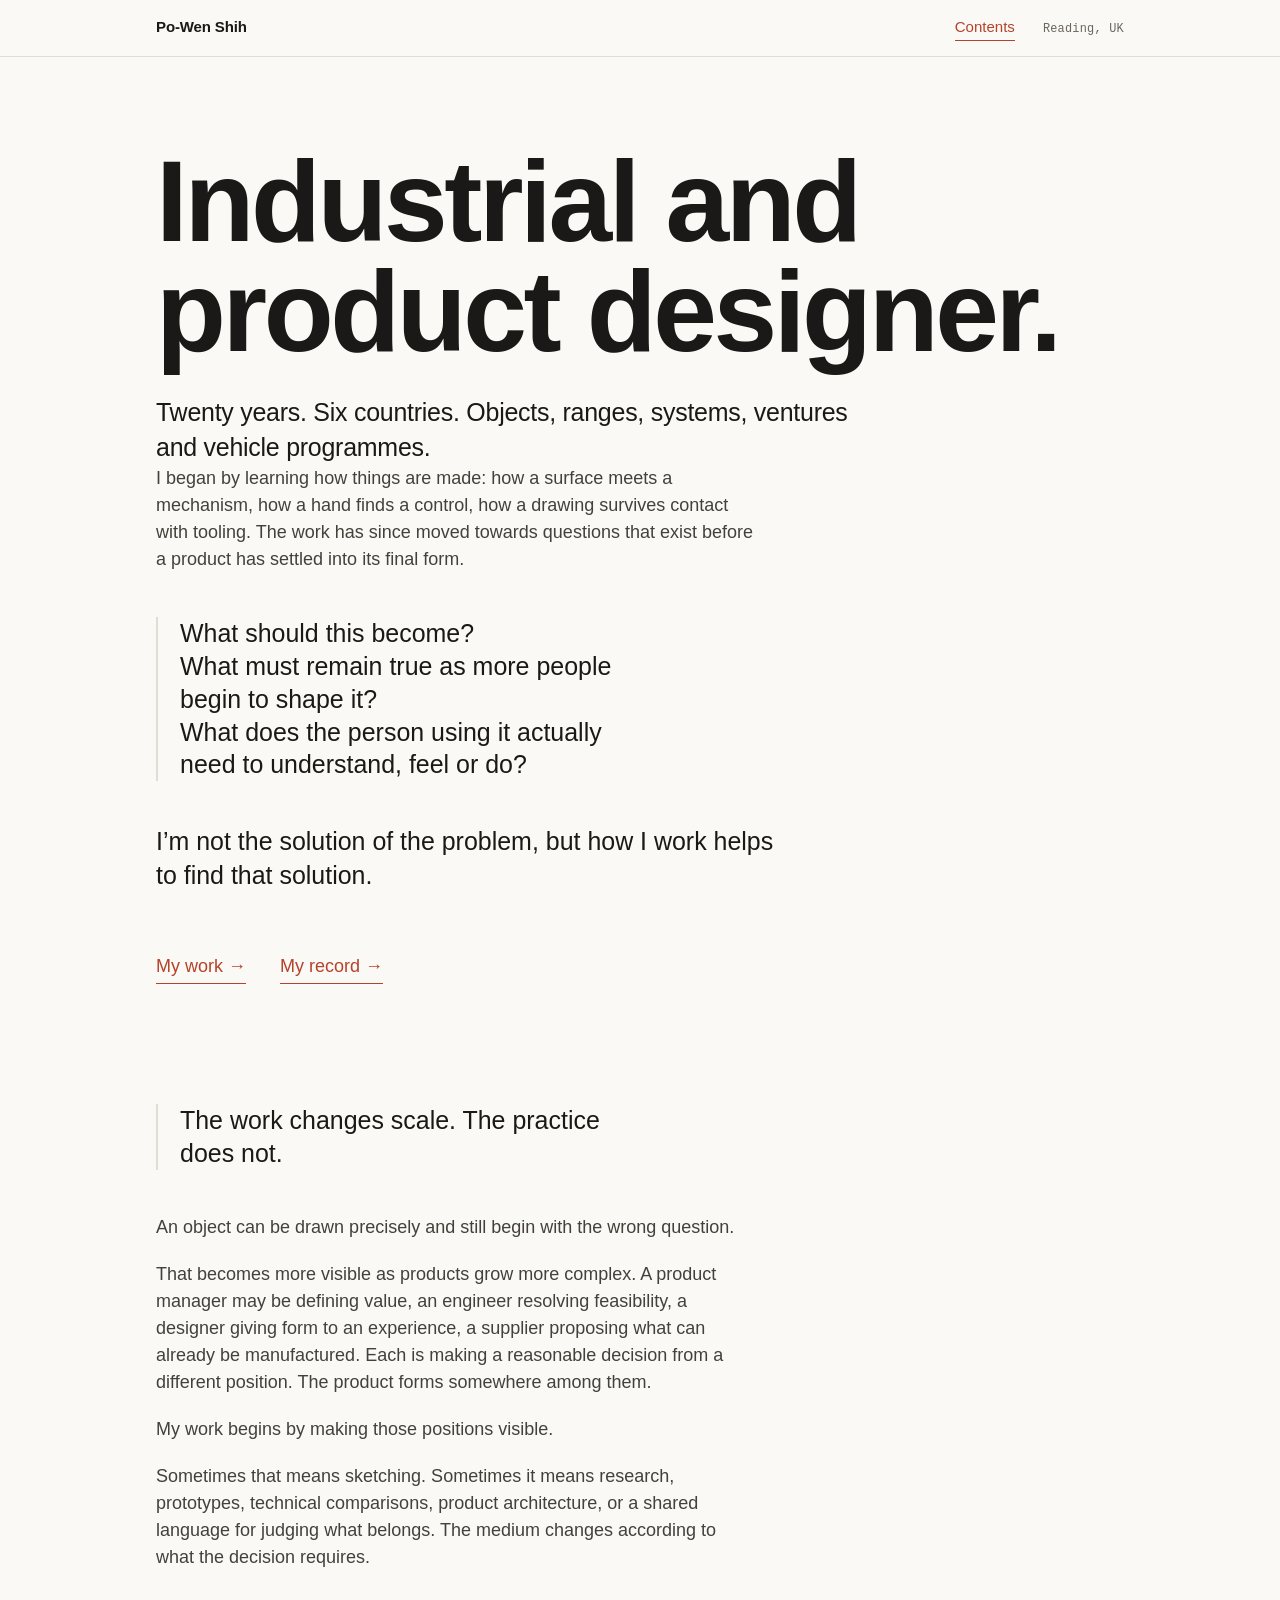
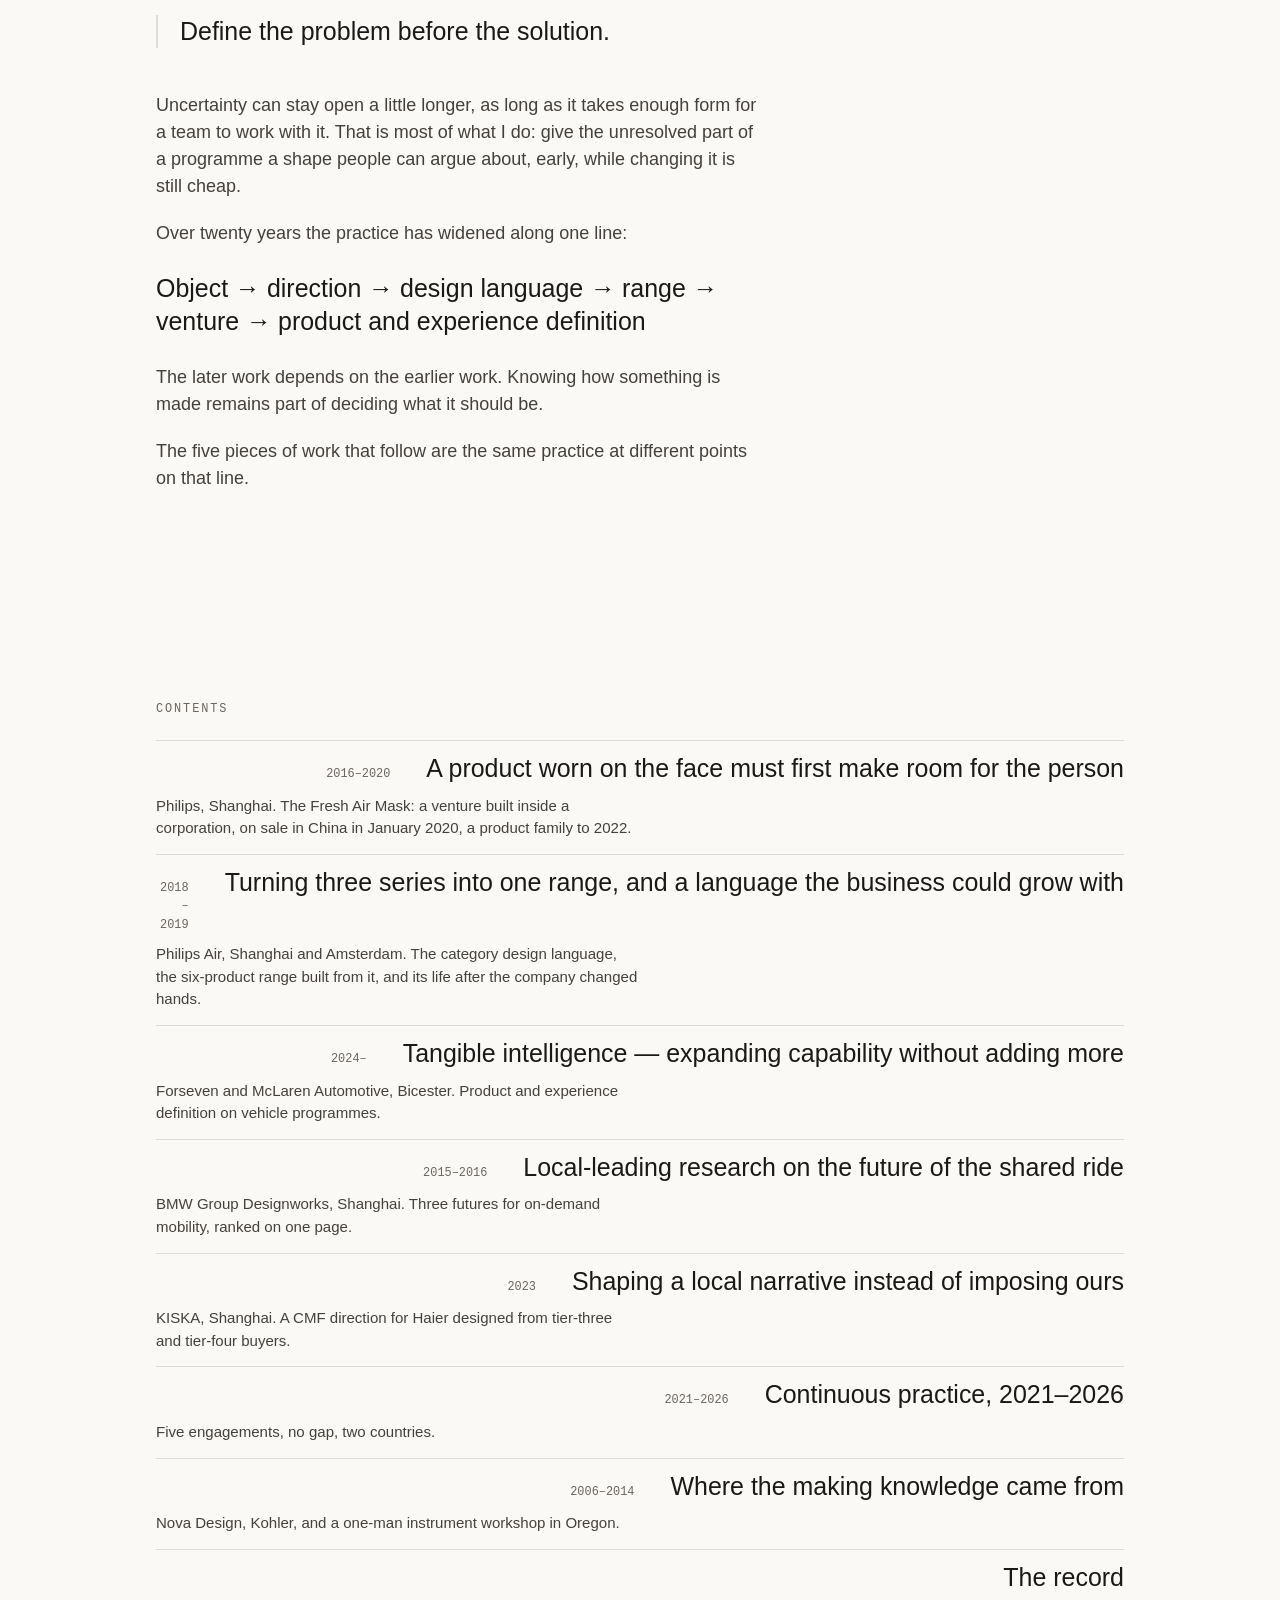
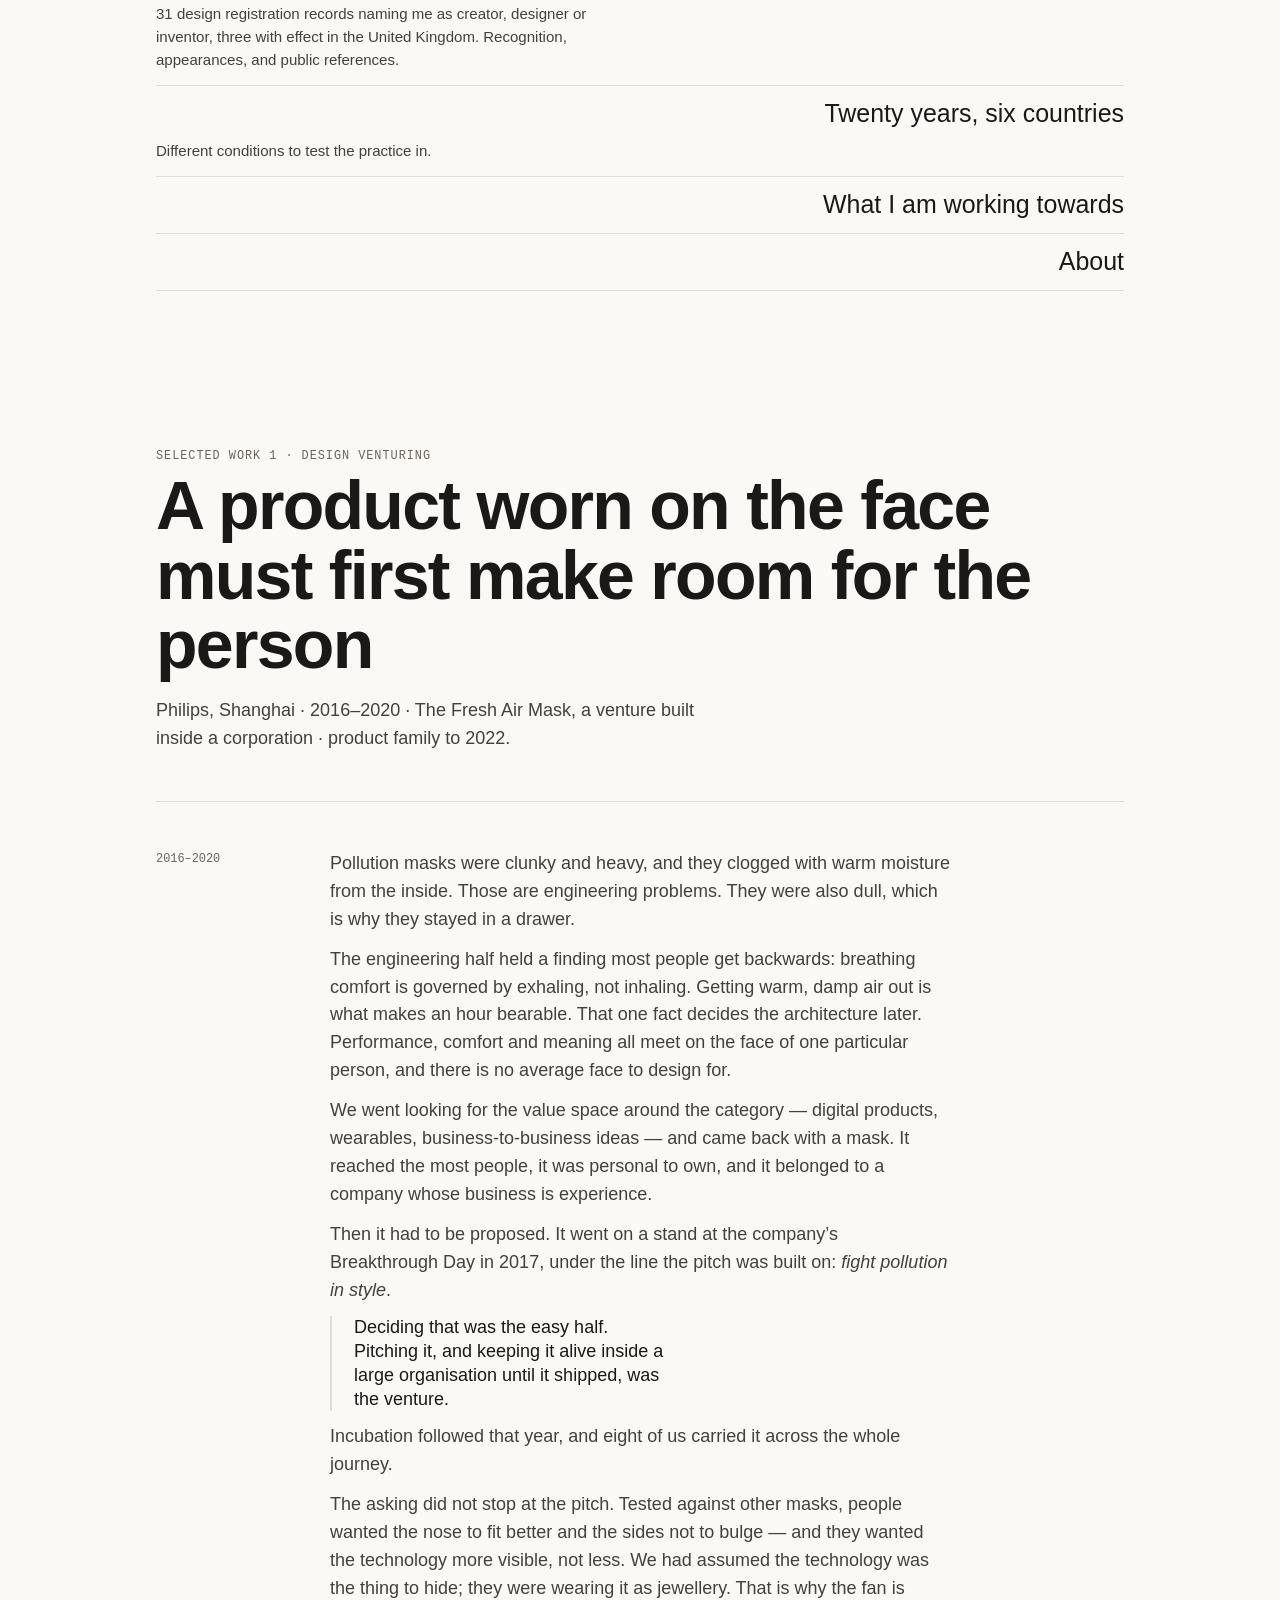
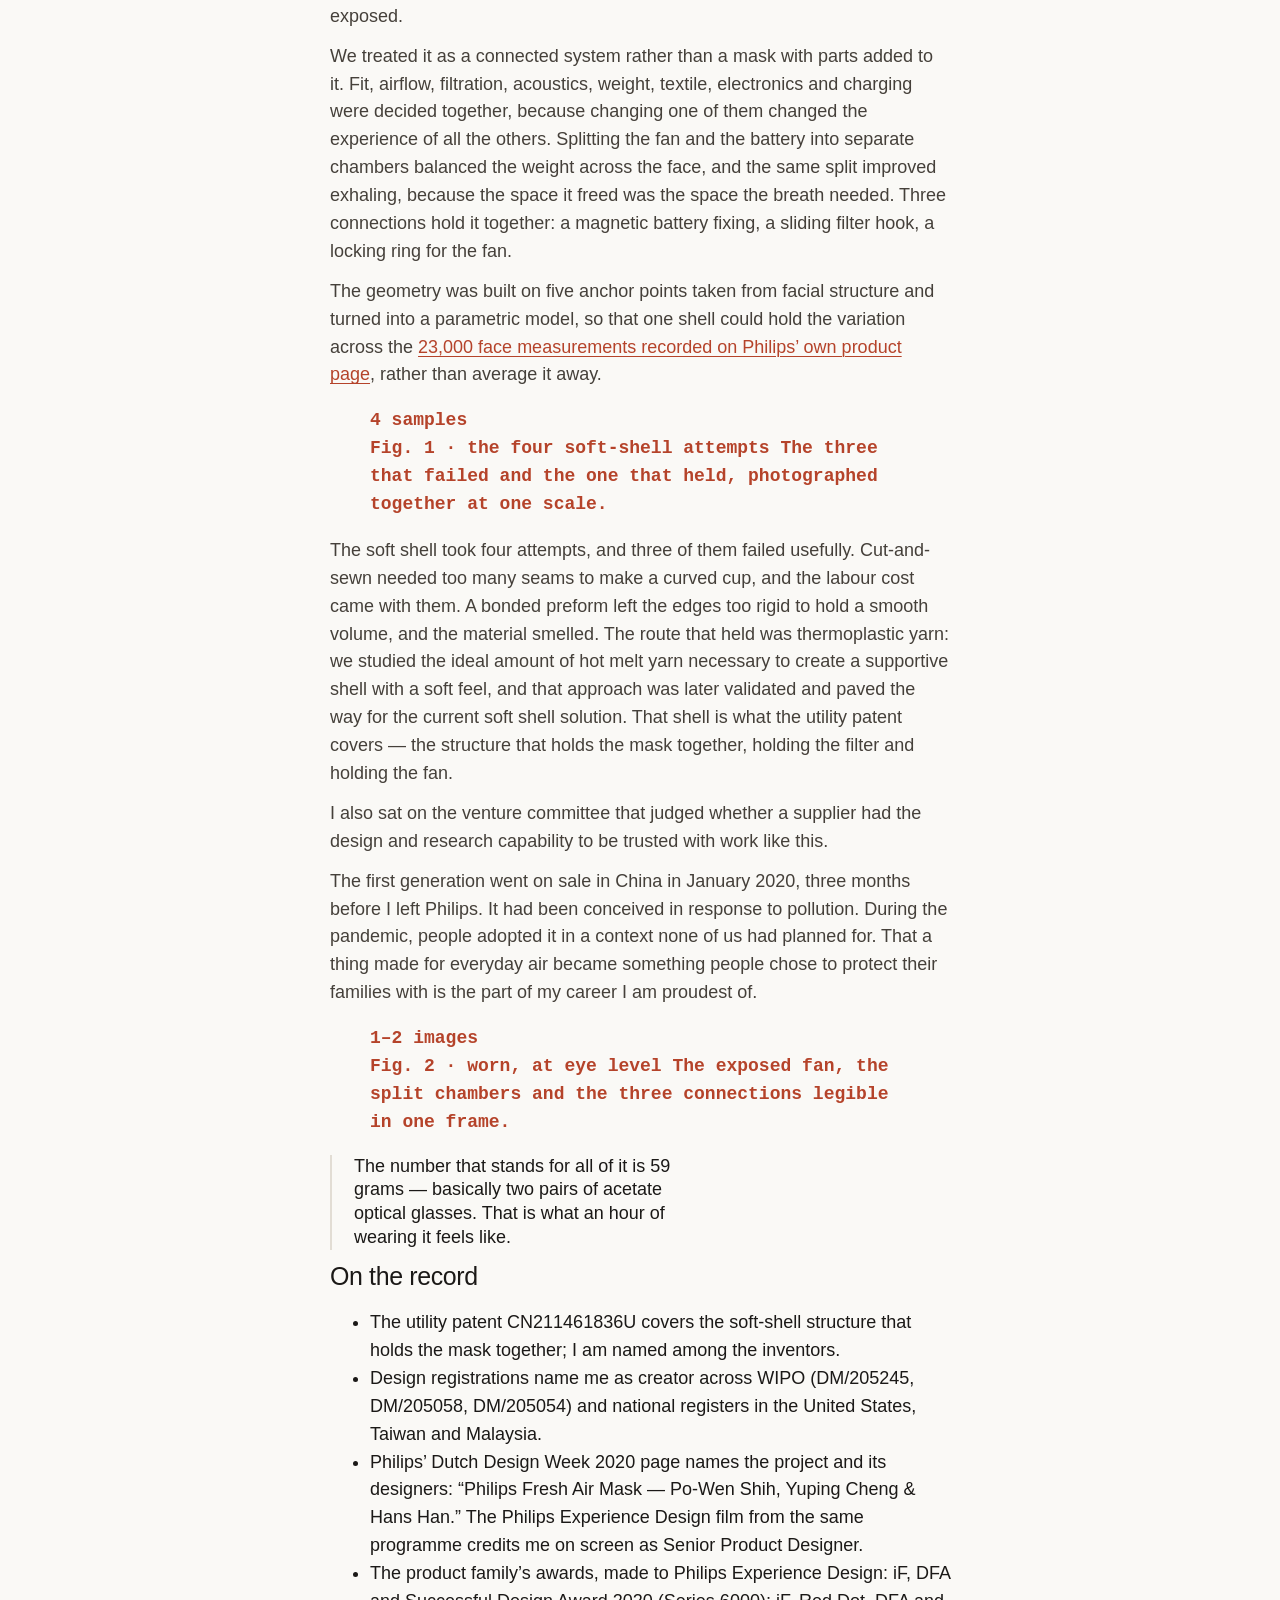
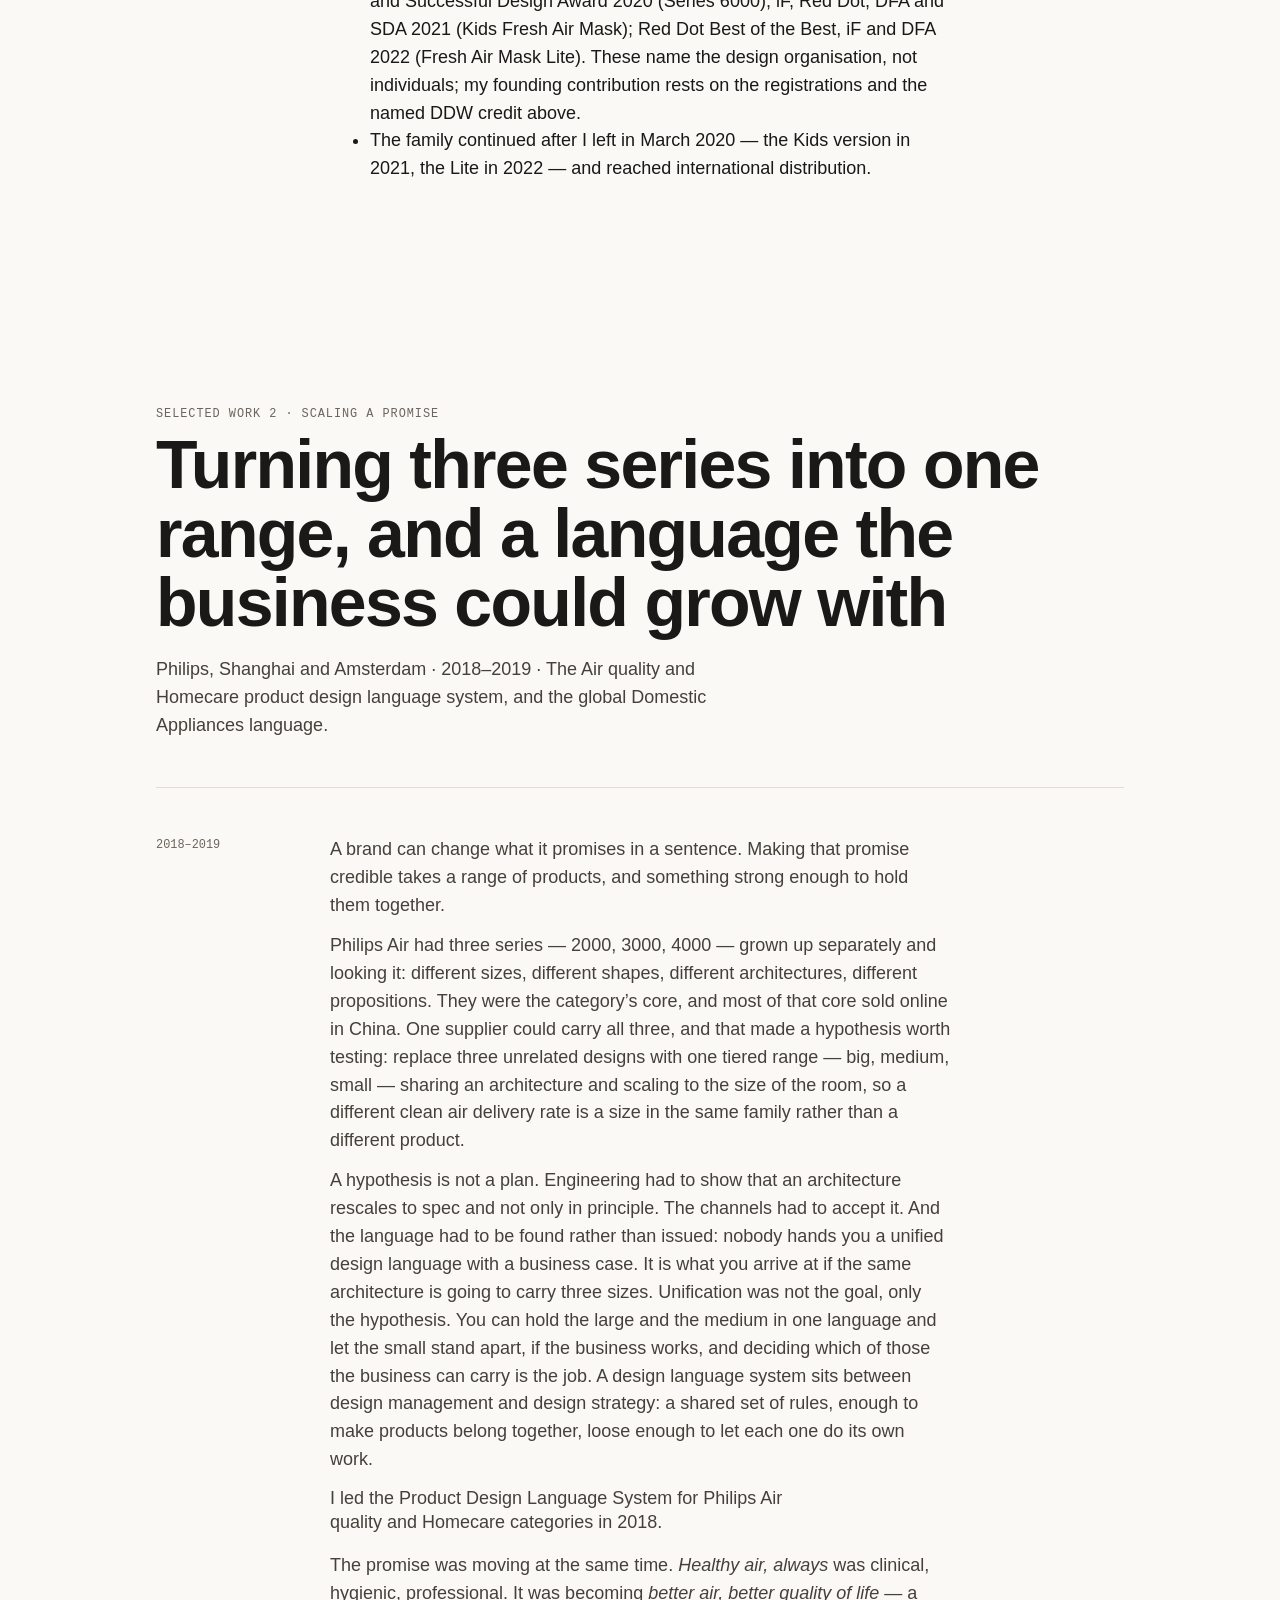
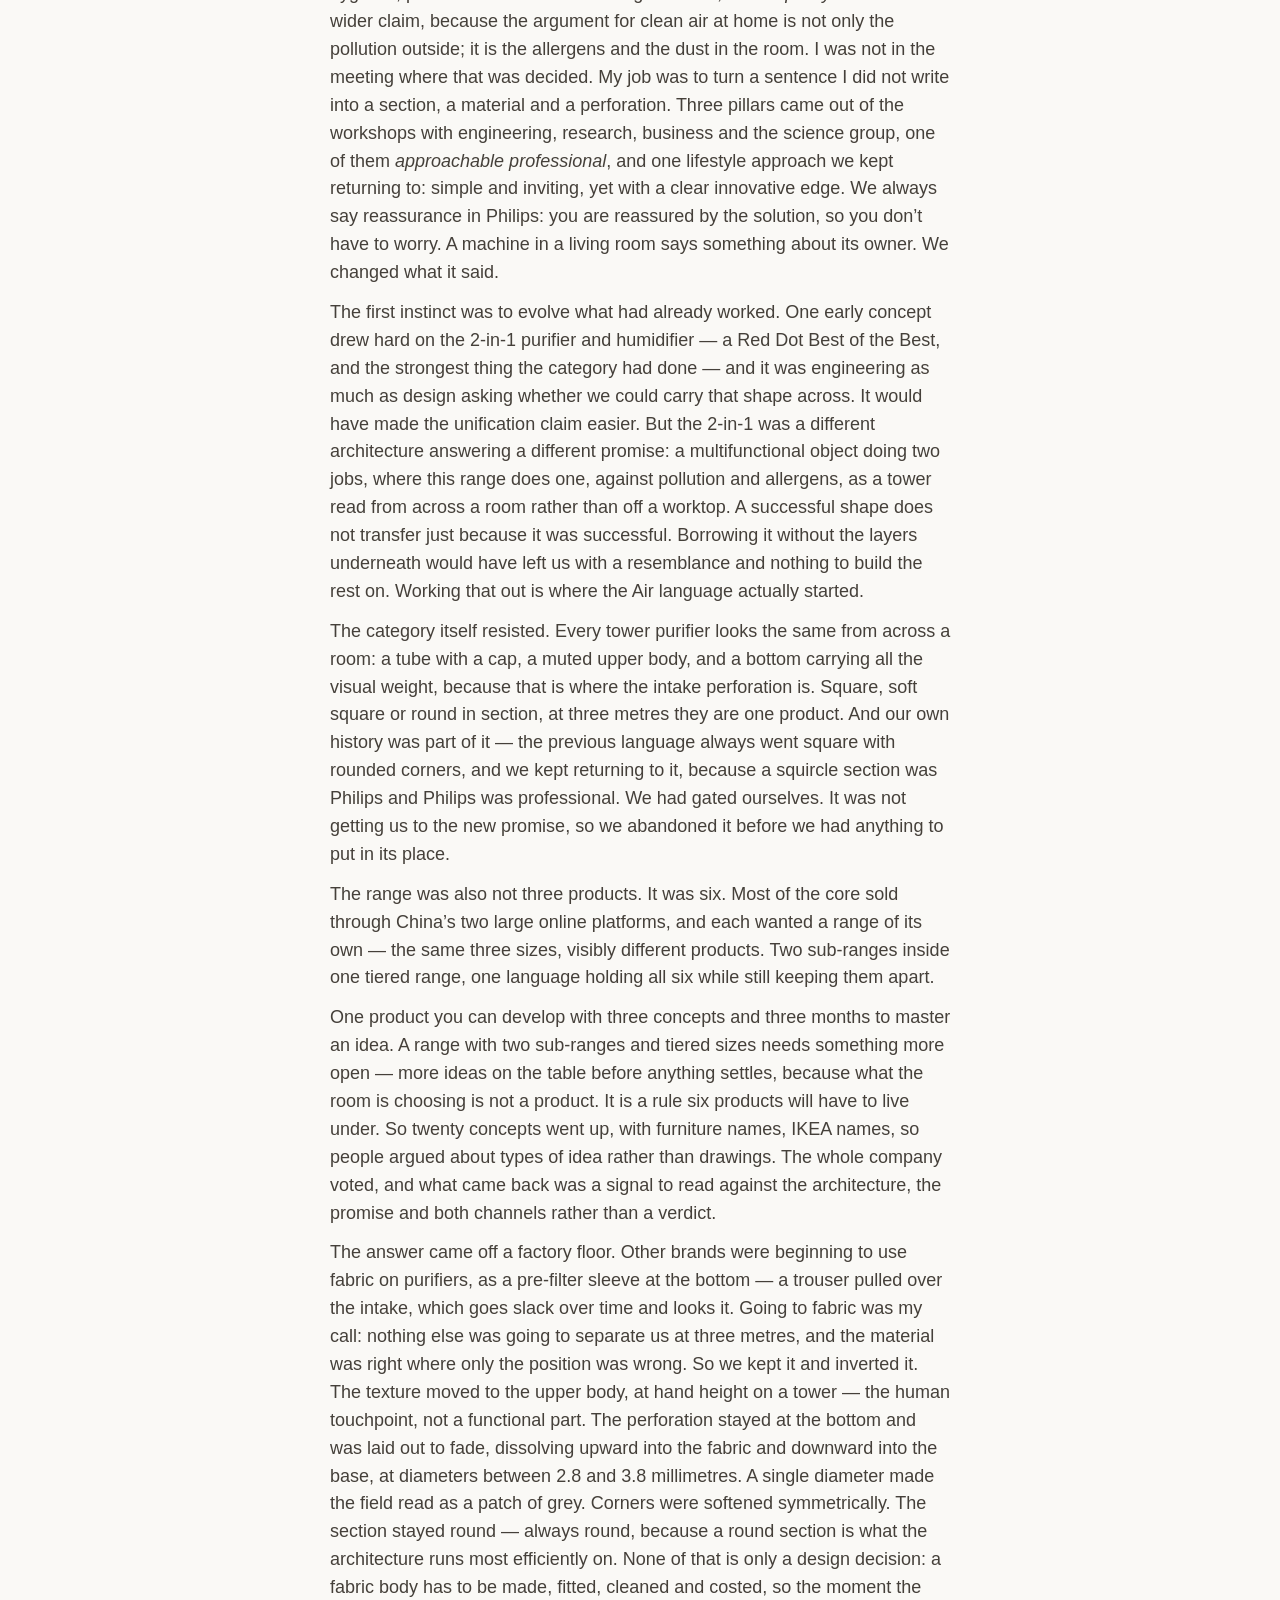
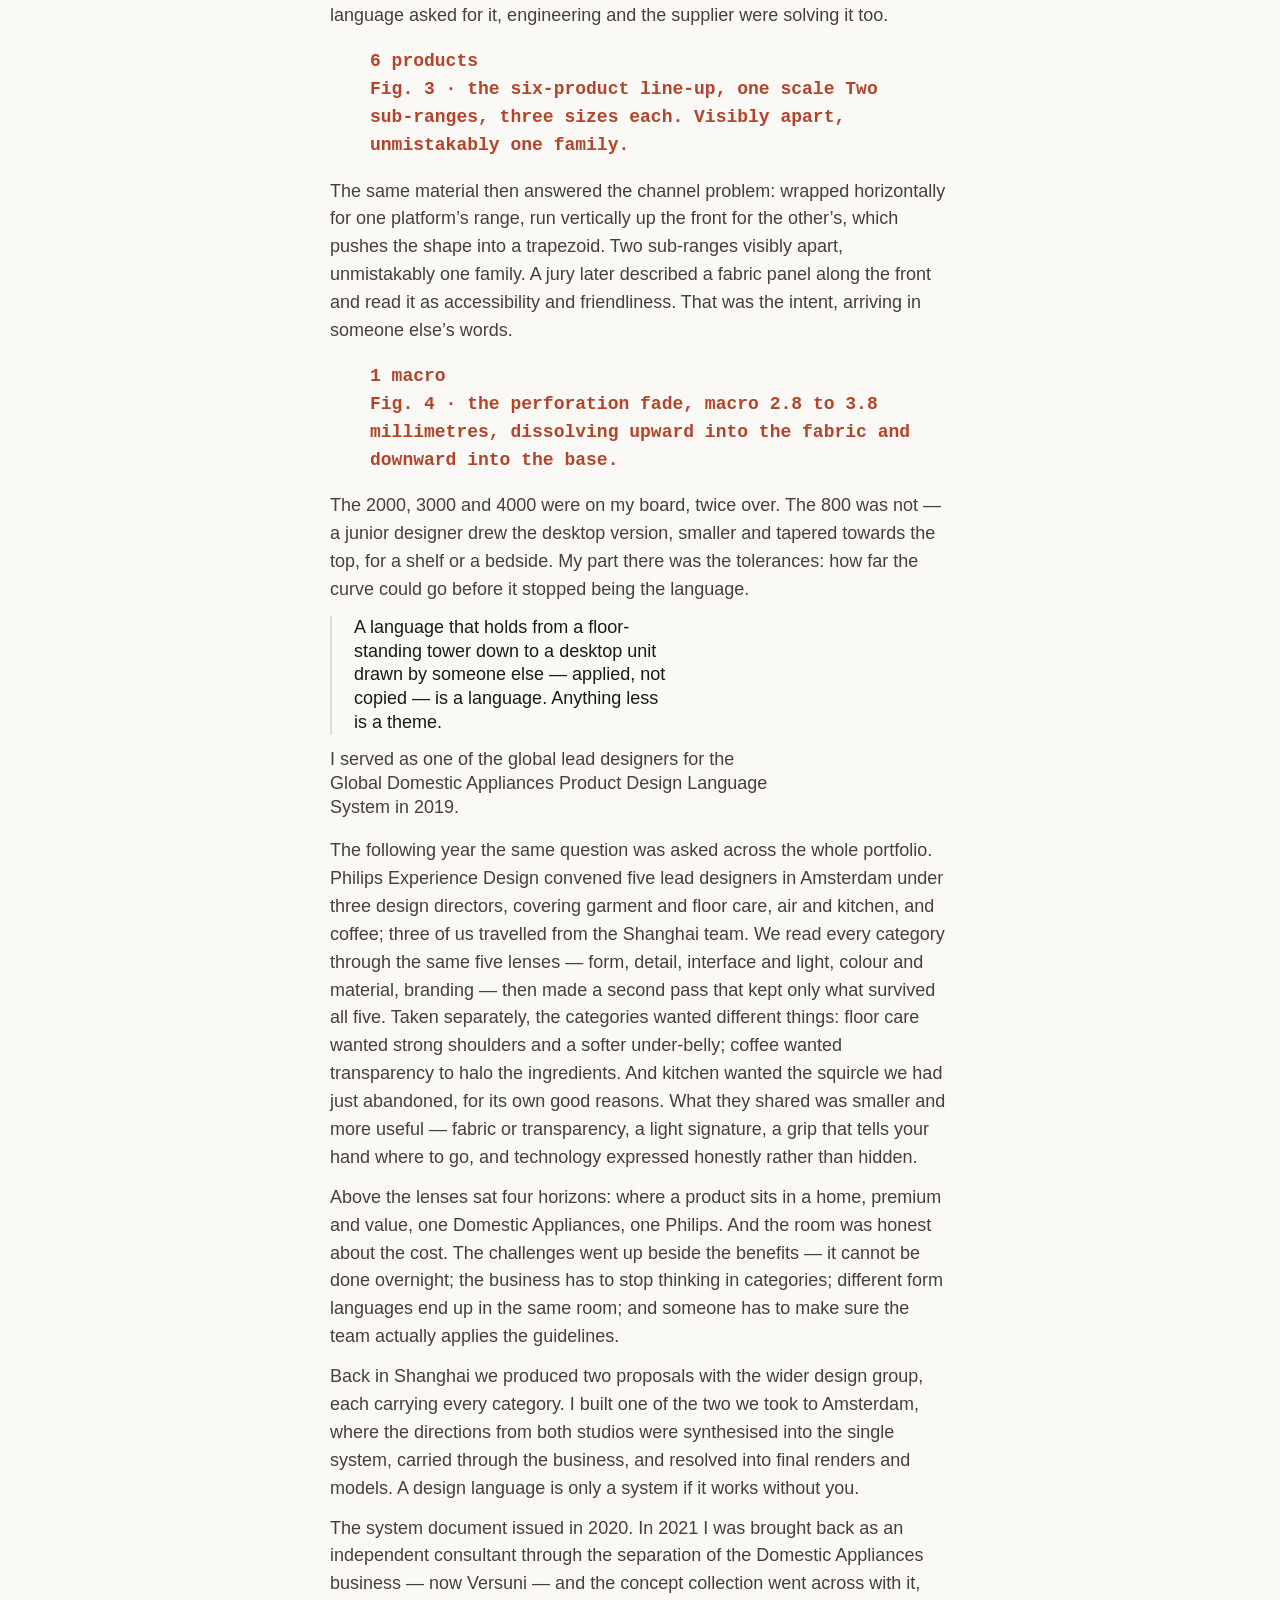
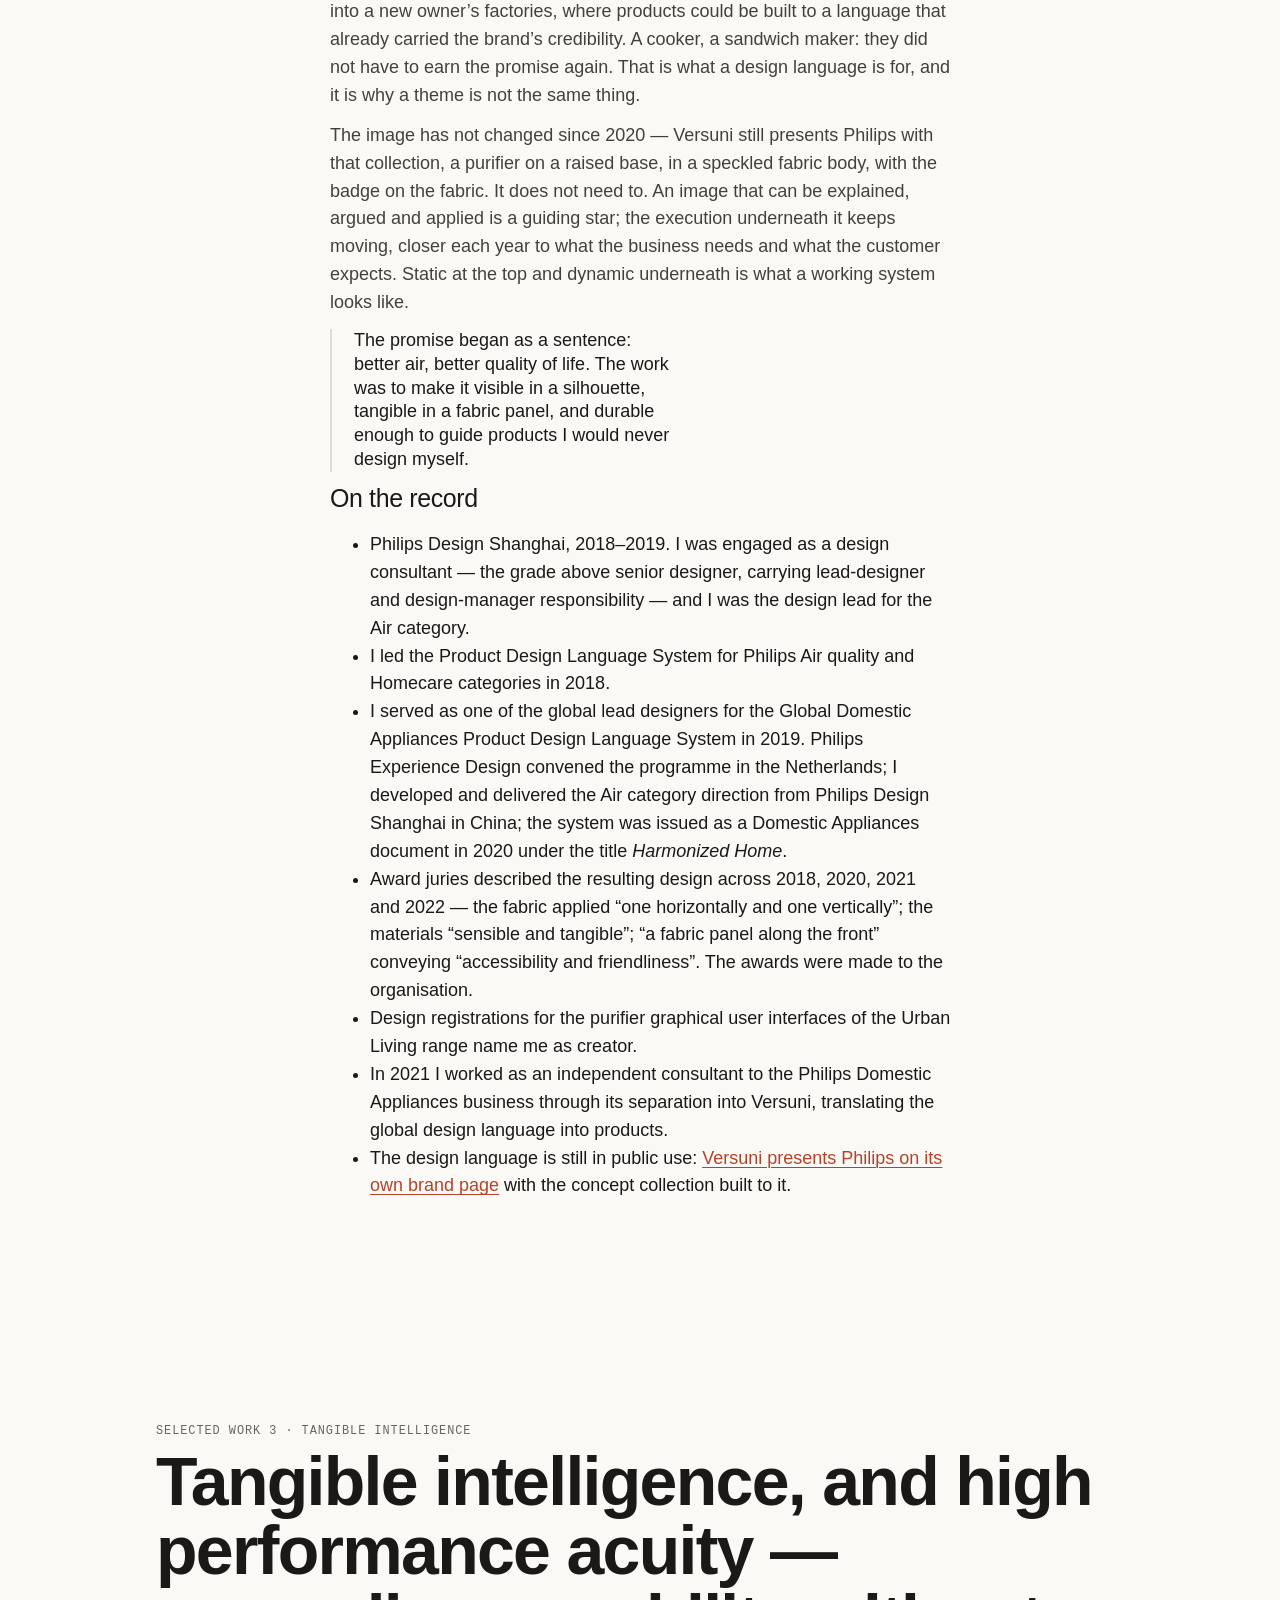
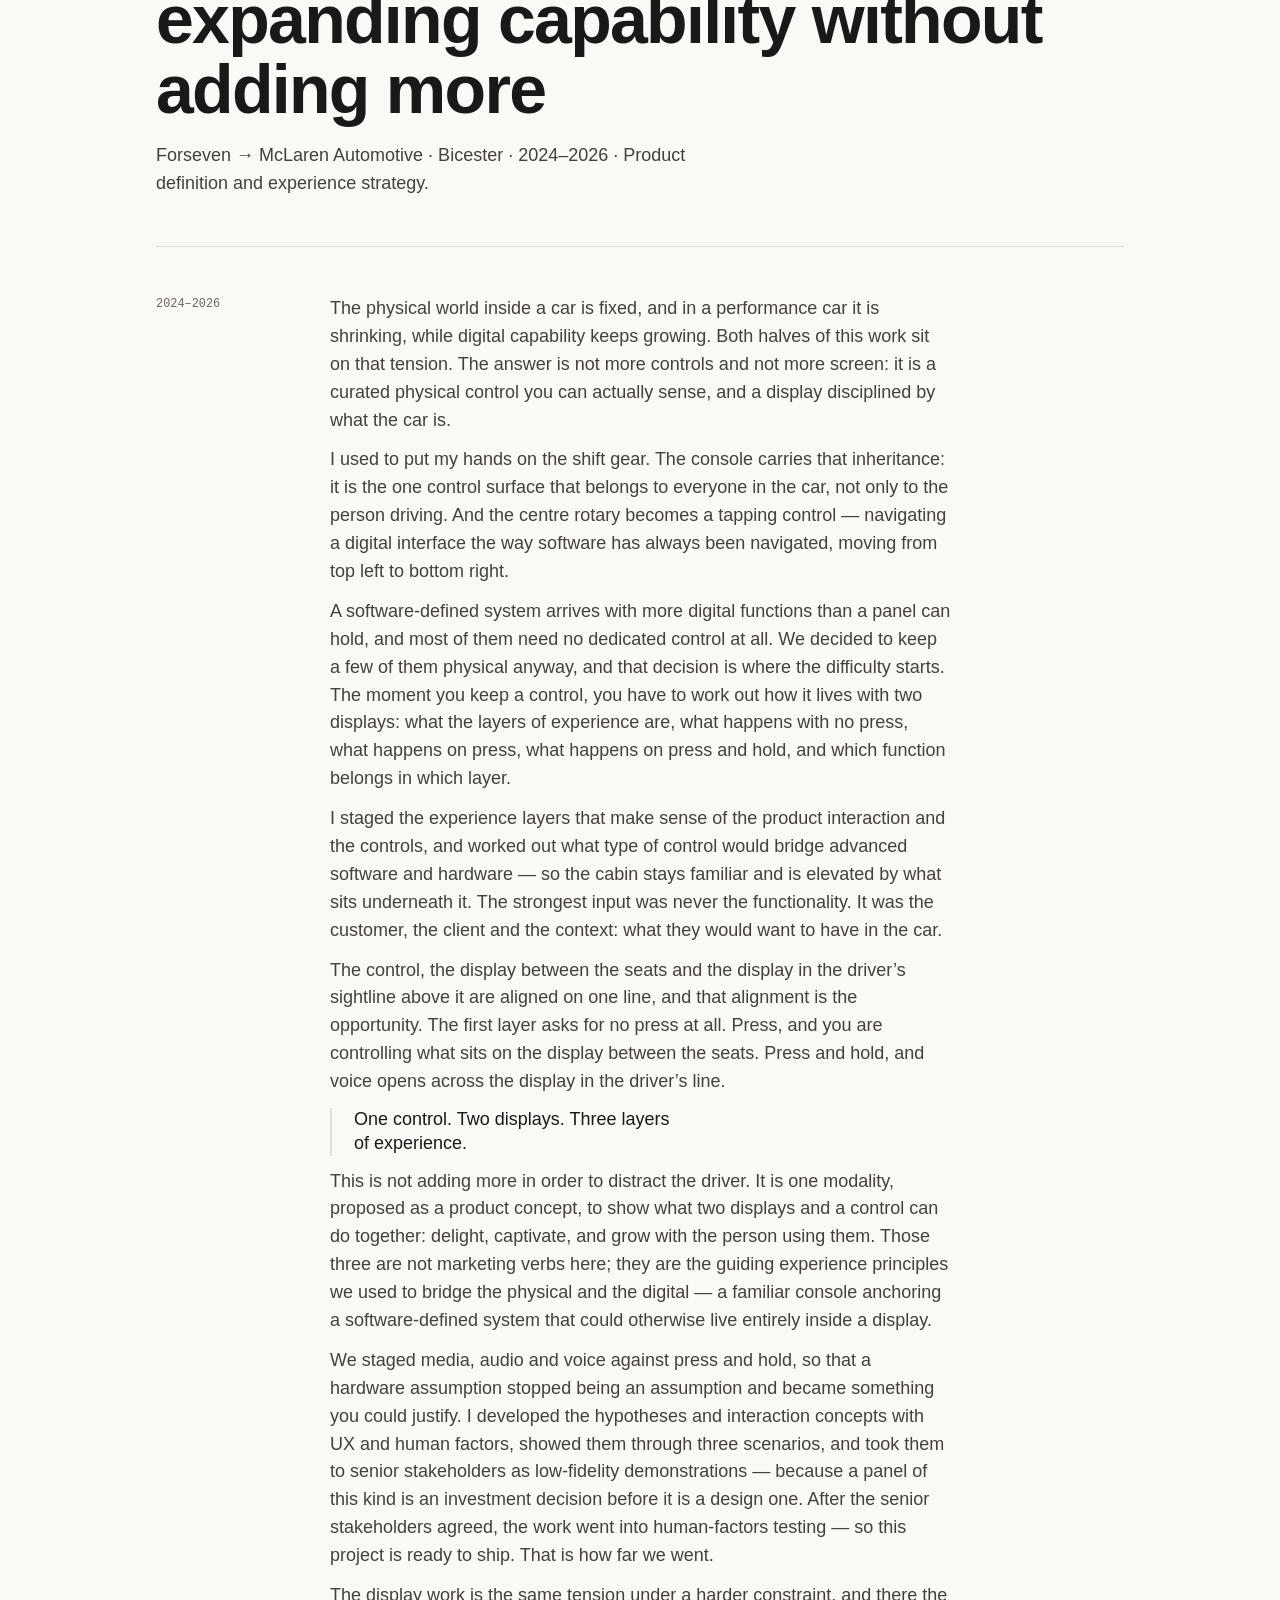
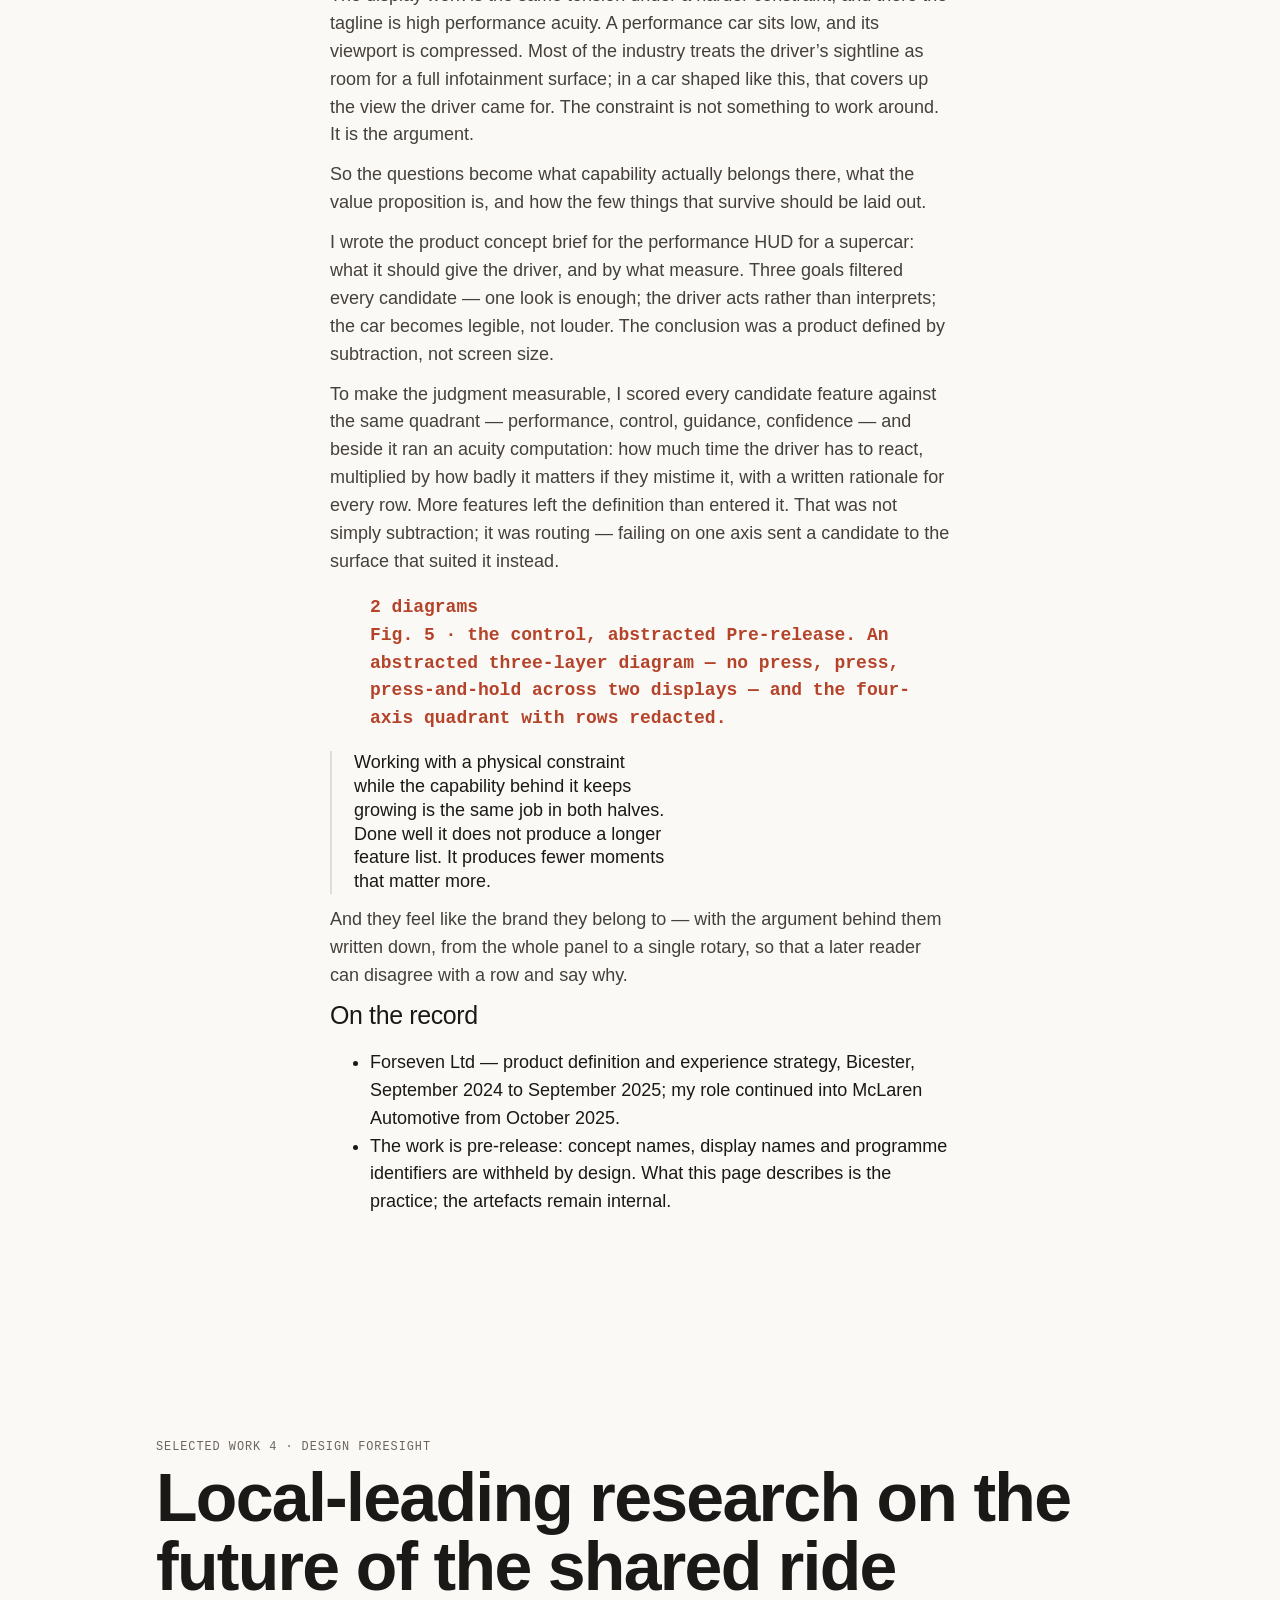
==== index.html @ 6e49c0c1 "Enhance typography and layout in site.css - Updated typography settings to incorporate IBM Plex Sans" ====
<!DOCTYPE html>
<html lang="en">
<head>
<meta charset="UTF-8">
<meta name="viewport" content="width=device-width, initial-scale=1, viewport-fit=cover">
<title>Po-Wen Shih &mdash; Industrial &amp; Product Designer</title>
<meta name="description" content="Po-Wen Shih, industrial and product designer. Twenty years across six countries: physical products, design-language systems, a venture built inside Philips, and product and experience definition on UK vehicle programmes.">
<meta name="author" content="Po-Wen Shih">
<meta name="robots" content="noindex, nofollow">
<meta name="googlebot" content="noindex, nofollow">
<meta name="theme-color" content="#1c1c1f">
<link rel="canonical" href="https://hellopowen.github.io/pogtd/">
<meta property="og:type" content="website">
<meta property="og:title" content="Po-Wen Shih &mdash; Industrial &amp; Product Designer">
<meta property="og:description" content="Industrial and product design: physical products, the design-language systems around them, a venture built inside a corporation, and named-creator design authorship.">
<meta property="og:url" content="https://hellopowen.github.io/pogtd/">
<link rel="icon" href="data:image/svg+xml,%3Csvg xmlns='http://www.w3.org/2000/svg' viewBox='0 0 64 64'%3E%3Crect width='64' height='64' rx='14' fill='%230b0b0d'/%3E%3Ctext x='32' y='47' font-family='Arial, sans-serif' font-size='42' font-weight='normal' fill='%23f0f0ee' text-anchor='middle'%3EP%3C/text%3E%3C/svg%3E">

<link rel="preconnect" href="https://fonts.googleapis.com">
<link rel="preconnect" href="https://fonts.gstatic.com" crossorigin>
<link rel="stylesheet" href="https://fonts.googleapis.com/css2?family=IBM+Plex+Mono:wght@300;400;500&amp;family=IBM+Plex+Sans:ital,wght@0,300;0,400;0,500;1,300;1,400&amp;display=swap">
<link rel="stylesheet" href="assets/css/site.css">
</head>
<body>

<a class="skip" href="#main">Skip to content</a>

<header class="site-head">
  <div class="wrap bar">
    <a class="mark" href="#top">Po-Wen Shih</a>
    <span class="bar-end">
      <a class="cta cta--bar" href="#contents">Contents</a>
      <span class="clock" id="clock">Reading, UK</span>
    </span>
  </div>
</header>

<main id="main" tabindex="-1">
  <span id="top"></span>

  <!-- =============== HERO =============== -->
  <section class="hero">
    <div class="wrap">
      <h1 class="display">Industrial and<br>product designer.</h1>
      <p class="lede">
        Twenty years. Six countries. Objects, ranges, systems, ventures and
        vehicle programmes.
      </p>
      <p class="thesis-p">
        I began by learning how things are made: how a surface meets a
        mechanism, how a hand finds a control, how a drawing survives contact
        with tooling. The work has since moved towards questions that exist
        before a product has settled into its final form.
      </p>
      <p class="pull">
        What should this become?<br>
        What must remain true as more people begin to shape it?<br>
        What does the person using it actually need to understand, feel or do?
      </p>
      <p class="stand">I&rsquo;m not the solution of the problem, but how I work helps to find that solution.</p>
      <div class="row">
        <a class="cta" href="#contents">My work <span class="arw">&rarr;</span></a>
        <a class="cta" href="#record">My record <span class="arw">&rarr;</span></a>
      </div>
    </div>
  </section>

  <!-- =============== THESIS =============== -->
  <section class="block thesis" id="thesis">
    <div class="wrap">
      <p class="pull">The work changes scale. The practice does not.</p>
      <p class="thesis-p">
        An object can be drawn precisely and still begin with the wrong
        question.
      </p>
      <p class="thesis-p">
        That becomes more visible as products grow more complex. A product
        manager may be defining value, an engineer resolving feasibility, a
        designer giving form to an experience, a supplier proposing what can
        already be manufactured. Each is making a reasonable decision from a
        different position. The product forms somewhere among them.
      </p>
      <p class="thesis-p">
        My work begins by making those positions visible.
      </p>
      <p class="thesis-p">
        Sometimes that means sketching. Sometimes it means research,
        prototypes, technical comparisons, product architecture, or a shared
        language for judging what belongs. The medium changes according to
        what the decision requires.
      </p>
      <p class="pull">Define the problem before the solution.</p>
      <p class="thesis-p">
        Uncertainty can stay open a little longer, as long as it takes enough
        form for a team to work with it. That is most of what I do: give the
        unresolved part of a programme a shape people can argue about, early,
        while changing it is still cheap.
      </p>
      <p class="thesis-p">
        Over twenty years the practice has widened along one line:
      </p>
      <p class="stand">Object &rarr; direction &rarr; design language &rarr; range &rarr; venture &rarr; product and experience definition</p>
      <p class="thesis-p">
        The later work depends on the earlier work. Knowing how something is
        made remains part of deciding what it should be.
      </p>
      <p class="thesis-p">
        The five pieces of work that follow are the same practice at
        different points on that line.
      </p>
    </div>
  </section>

  <!-- =============== CONTENTS =============== -->
  <nav class="index" id="contents" aria-label="Contents">
    <div class="wrap">
      <h2 class="ix-title">Contents</h2>
      <ol role="list">
        <li>
          <a href="#mask"><span class="yr">2016&ndash;2020</span><span class="t">A product worn on the face must first make room for the person</span></a>
          <p class="ix-ent">Philips, Shanghai. The Fresh Air Mask: a venture built inside a corporation, on sale in China in January 2020, a product family to 2022.</p>
        </li>
        <li>
          <a href="#system"><span class="yr">2018&ndash;2019</span><span class="t">Turning three series into one range, and a language the business could grow with</span></a>
          <p class="ix-ent">Philips Air, Shanghai and Amsterdam. The category design language, the six-product range built from it, and its life after the company changed hands.</p>
        </li>
        <li>
          <a href="#experience"><span class="yr">2024&ndash;</span><span class="t">Tangible intelligence &mdash; expanding capability without adding more</span></a>
          <p class="ix-ent">Forseven and McLaren Automotive, Bicester. Product and experience definition on vehicle programmes.</p>
        </li>
        <li>
          <a href="#foresight"><span class="yr">2015&ndash;2016</span><span class="t">Local-leading research on the future of the shared ride</span></a>
          <p class="ix-ent">BMW Group Designworks, Shanghai. Three futures for on-demand mobility, ranked on one page.</p>
        </li>
        <li>
          <a href="#instrument"><span class="yr">2023</span><span class="t">Shaping a local narrative instead of imposing ours</span></a>
          <p class="ix-ent">KISKA, Shanghai. A CMF direction for Haier designed from tier-three and tier-four buyers.</p>
        </li>
        <li>
          <a href="#continuity"><span class="yr">2021&ndash;2026</span><span class="t">Continuous practice, 2021&ndash;2026</span></a>
          <p class="ix-ent">Five engagements, no gap, two countries.</p>
        </li>
        <li>
          <a href="#object"><span class="yr">2006&ndash;2014</span><span class="t">Where the making knowledge came from</span></a>
          <p class="ix-ent">Nova Design, Kohler, and a one-man instrument workshop in Oregon.</p>
        </li>
        <li>
          <a href="#record"><span class="yr">&nbsp;</span><span class="t">The record</span></a>
          <p class="ix-ent">31 design registration records naming me as creator, designer or inventor, three with effect in the United Kingdom. Recognition, appearances, and public references.</p>
        </li>
        <li>
          <a href="#countries"><span class="yr">&nbsp;</span><span class="t">Twenty years, six countries</span></a>
          <p class="ix-ent">Different conditions to test the practice in.</p>
        </li>
      </ol>
      <ul role="list">
        <li><a href="#towards"><span class="yr">&nbsp;</span><span class="t">What I am working towards</span></a></li>
        <li><a href="#about"><span class="yr">&nbsp;</span><span class="t">About</span></a></li>
      </ul>
    </div>
  </nav>

  <!-- =============== CASE 1: THE MASK =============== -->
  <!-- =============== CASE 1 =============== -->
  <section class="block" id="mask">
    <div class="wrap">
      <header class="sec-head">
        <p class="kick">Selected work 1 &middot; design venturing</p>
        <h2 class="display">A product worn on the face must first make room for the person</h2>
        <p class="sub">Philips, Shanghai &middot; 2016&ndash;2020 &middot; The Fresh Air Mask, a venture built inside a corporation &middot; product family to 2022.</p>
      </header>

      <article class="entry">
        <div class="e-meta"><span class="yr">2016&ndash;2020</span></div>
        <div class="e-body">
          <p>Pollution masks were clunky and heavy, and they clogged with warm moisture from the inside. Those are engineering problems. They were also dull, which is why they stayed in a drawer.</p>
          <p>The engineering half held a finding most people get backwards: breathing comfort is governed by exhaling, not inhaling. Getting warm, damp air out is what makes an hour bearable. That one fact decides the architecture later. Performance, comfort and meaning all meet on the face of one particular person, and there is no average face to design for.</p>
          <p>We went looking for the value space around the category &mdash; digital products, wearables, business-to-business ideas &mdash; and came back with a mask. It reached the most people, it was personal to own, and it belonged to a company whose business is experience.</p>
          <p>Then it had to be proposed. It went on a stand at the company&rsquo;s Breakthrough Day in 2017, under the line the pitch was built on: <em>fight pollution in style</em>.</p>
          <p class="pull">Deciding that was the easy half. Pitching it, and keeping it alive inside a large organisation until it shipped, was the venture.</p>
          <p>Incubation followed that year, and eight of us carried it across the whole journey.</p>
          <p>The asking did not stop at the pitch. Tested against other masks, people wanted the nose to fit better and the sides not to bulge &mdash; and they wanted the technology more visible, not less. We had assumed the technology was the thing to hide; they were wearing it as jewellery. That is why the fan is exposed.</p>
          <p>We treated it as a connected system rather than a mask with parts added to it. Fit, airflow, filtration, acoustics, weight, textile, electronics and charging were decided together, because changing one of them changed the experience of all the others. Splitting the fan and the battery into separate chambers balanced the weight across the face, and the same split improved exhaling, because the space it freed was the space the breath needed. Three connections hold it together: a magnetic battery fixing, a sliding filter hook, a locking ring for the fan.</p>
          <p>The geometry was built on five anchor points taken from facial structure and turned into a parametric model, so that one shell could hold the variation across the <a href="https://www.philips.com.cn/c-p/ACM066_03/series-6000-fresh-air-mask" target="_blank" rel="noopener">23,000 face measurements recorded on Philips&rsquo; own product page</a>, rather than average it away.</p>
                    <figure class="fig" data-ratio="4x3" id="fig-mask-shells">
            <div class="fig-frame"><span class="fig-slot">4 samples</span></div>
            <figcaption><span class="fig-l">Fig. 1 · the four soft-shell attempts</span> The three that failed and the one that held, photographed together at one scale.</figcaption>
          </figure>
          <p>The soft shell took four attempts, and three of them failed usefully. Cut-and-sewn needed too many seams to make a curved cup, and the labour cost came with them. A bonded preform left the edges too rigid to hold a smooth volume, and the material smelled. The route that held was thermoplastic yarn: we studied the ideal amount of hot melt yarn necessary to create a supportive shell with a soft feel, and that approach was later validated and paved the way for the current soft shell solution. That shell is what the utility patent covers &mdash; the structure that holds the mask together, holding the filter and holding the fan.</p>
          <p>I also sat on the venture committee that judged whether a supplier had the design and research capability to be trusted with work like this.</p>
          <p>The first generation went on sale in China in January 2020, three months before I left Philips. It had been conceived in response to pollution. During the pandemic, people adopted it in a context none of us had planned for. That a thing made for everyday air became something people chose to protect their families with is the part of my career I am proudest of.</p>
                    <figure class="fig" data-ratio="3x4" id="fig-mask-worn">
            <div class="fig-frame"><span class="fig-slot">1&ndash;2 images</span></div>
            <figcaption><span class="fig-l">Fig. 2 · worn, at eye level</span> The exposed fan, the split chambers and the three connections legible in one frame.</figcaption>
          </figure>
          <p class="pull">The number that stands for all of it is 59 grams &mdash; basically two pairs of acetate optical glasses. That is what an hour of wearing it feels like.</p>

          <aside class="onrec">
            <h3 class="onrec-h">On the record</h3>
            <ul role="list">
              <li>The utility patent CN211461836U covers the soft-shell structure that holds the mask together; I am named among the inventors.</li>
              <li>Design registrations name me as creator across WIPO (DM/205245, DM/205058, DM/205054) and national registers in the United States, Taiwan and Malaysia.</li>
              <li>Philips&rsquo; Dutch Design Week 2020 page names the project and its designers: &ldquo;Philips Fresh Air Mask &mdash; Po-Wen Shih, Yuping Cheng &amp; Hans Han.&rdquo; The Philips Experience Design film from the same programme credits me on screen as Senior Product Designer.</li>
              <li>The product family&rsquo;s awards, made to Philips Experience Design: iF, DFA and Successful Design Award 2020 (Series 6000); iF, Red Dot, DFA and SDA 2021 (Kids Fresh Air Mask); Red Dot Best of the Best, iF and DFA 2022 (Fresh Air Mask Lite). These name the design organisation, not individuals; my founding contribution rests on the registrations and the named DDW credit above.</li>
              <li>The family continued after I left in March 2020 &mdash; the Kids version in 2021, the Lite in 2022 &mdash; and reached international distribution.</li>
            </ul>
          </aside>
        </div>
      </article>
    </div>
  </section>

  <!-- =============== CASE 2 =============== -->
  <section class="block" id="system">
    <div class="wrap">
      <header class="sec-head">
        <p class="kick">Selected work 2 &middot; scaling a promise</p>
        <h2 class="display">Turning three series into one range, and a language the business could grow with</h2>
        <p class="sub">Philips, Shanghai and Amsterdam &middot; 2018&ndash;2019 &middot; The Air quality and Homecare product design language system, and the global Domestic Appliances language.</p>
      </header>

      <article class="entry">
        <div class="e-meta"><span class="yr">2018&ndash;2019</span></div>
        <div class="e-body">
          <p>A brand can change what it promises in a sentence. Making that promise credible takes a range of products, and something strong enough to hold them together.</p>
          <p>Philips Air had three series &mdash; 2000, 3000, 4000 &mdash; grown up separately and looking it: different sizes, different shapes, different architectures, different propositions. They were the category&rsquo;s core, and most of that core sold online in China. One supplier could carry all three, and that made a hypothesis worth testing: replace three unrelated designs with one tiered range &mdash; big, medium, small &mdash; sharing an architecture and scaling to the size of the room, so a different clean air delivery rate is a size in the same family rather than a different product.</p>
          <p>A hypothesis is not a plan. Engineering had to show that an architecture rescales to spec and not only in principle. The channels had to accept it. And the language had to be found rather than issued: nobody hands you a unified design language with a business case. It is what you arrive at if the same architecture is going to carry three sizes. Unification was not the goal, only the hypothesis. You can hold the large and the medium in one language and let the small stand apart, if the business works, and deciding which of those the business can carry is the job. A design language system sits between design management and design strategy: a shared set of rules, enough to make products belong together, loose enough to let each one do its own work.</p>
          <p class="stand stand--role">I led the Product Design Language System for Philips Air quality and Homecare categories in 2018.</p>
          <p>The promise was moving at the same time. <em>Healthy air, always</em> was clinical, hygienic, professional. It was becoming <em>better air, better quality of life</em> &mdash; a wider claim, because the argument for clean air at home is not only the pollution outside; it is the allergens and the dust in the room. I was not in the meeting where that was decided. My job was to turn a sentence I did not write into a section, a material and a perforation. Three pillars came out of the workshops with engineering, research, business and the science group, one of them <em>approachable professional</em>, and one lifestyle approach we kept returning to: simple and inviting, yet with a clear innovative edge. We always say reassurance in Philips: you are reassured by the solution, so you don&rsquo;t have to worry. A machine in a living room says something about its owner. We changed what it said.</p>
          <p>The first instinct was to evolve what had already worked. One early concept drew hard on the 2-in-1 purifier and humidifier &mdash; a Red Dot Best of the Best, and the strongest thing the category had done &mdash; and it was engineering as much as design asking whether we could carry that shape across. It would have made the unification claim easier. But the 2-in-1 was a different architecture answering a different promise: a multifunctional object doing two jobs, where this range does one, against pollution and allergens, as a tower read from across a room rather than off a worktop. A successful shape does not transfer just because it was successful. Borrowing it without the layers underneath would have left us with a resemblance and nothing to build the rest on. Working that out is where the Air language actually started.</p>
          <p>The category itself resisted. Every tower purifier looks the same from across a room: a tube with a cap, a muted upper body, and a bottom carrying all the visual weight, because that is where the intake perforation is. Square, soft square or round in section, at three metres they are one product. And our own history was part of it &mdash; the previous language always went square with rounded corners, and we kept returning to it, because a squircle section was Philips and Philips was professional. We had gated ourselves. It was not getting us to the new promise, so we abandoned it before we had anything to put in its place.</p>
          <p>The range was also not three products. It was six. Most of the core sold through China&rsquo;s two large online platforms, and each wanted a range of its own &mdash; the same three sizes, visibly different products. Two sub-ranges inside one tiered range, one language holding all six while still keeping them apart.</p>
          <p>One product you can develop with three concepts and three months to master an idea. A range with two sub-ranges and tiered sizes needs something more open &mdash; more ideas on the table before anything settles, because what the room is choosing is not a product. It is a rule six products will have to live under. So twenty concepts went up, with furniture names, IKEA names, so people argued about types of idea rather than drawings. The whole company voted, and what came back was a signal to read against the architecture, the promise and both channels rather than a verdict.</p>
          <p>The answer came off a factory floor. Other brands were beginning to use fabric on purifiers, as a pre-filter sleeve at the bottom &mdash; a trouser pulled over the intake, which goes slack over time and looks it. Going to fabric was my call: nothing else was going to separate us at three metres, and the material was right where only the position was wrong. So we kept it and inverted it. The texture moved to the upper body, at hand height on a tower &mdash; the human touchpoint, not a functional part. The perforation stayed at the bottom and was laid out to fade, dissolving upward into the fabric and downward into the base, at diameters between 2.8 and 3.8 millimetres. A single diameter made the field read as a patch of grey. Corners were softened symmetrically. The section stayed round &mdash; always round, because a round section is what the architecture runs most efficiently on. None of that is only a design decision: a fabric body has to be made, fitted, cleaned and costed, so the moment the language asked for it, engineering and the supplier were solving it too.</p>
                    <figure class="fig" data-ratio="16x9" id="fig-range-lineup">
            <div class="fig-frame"><span class="fig-slot">6 products</span></div>
            <figcaption><span class="fig-l">Fig. 3 · the six-product line-up, one scale</span> Two sub-ranges, three sizes each. Visibly apart, unmistakably one family.</figcaption>
          </figure>
          <p>The same material then answered the channel problem: wrapped horizontally for one platform&rsquo;s range, run vertically up the front for the other&rsquo;s, which pushes the shape into a trapezoid. Two sub-ranges visibly apart, unmistakably one family. A jury later described a fabric panel along the front and read it as accessibility and friendliness. That was the intent, arriving in someone else&rsquo;s words.</p>
                    <figure class="fig" data-ratio="4x3" id="fig-perforation">
            <div class="fig-frame"><span class="fig-slot">1 macro</span></div>
            <figcaption><span class="fig-l">Fig. 4 · the perforation fade, macro</span> 2.8 to 3.8 millimetres, dissolving upward into the fabric and downward into the base.</figcaption>
          </figure>
          <p>The 2000, 3000 and 4000 were on my board, twice over. The 800 was not &mdash; a junior designer drew the desktop version, smaller and tapered towards the top, for a shelf or a bedside. My part there was the tolerances: how far the curve could go before it stopped being the language.</p>
          <p class="pull">A language that holds from a floor-standing tower down to a desktop unit drawn by someone else &mdash; applied, not copied &mdash; is a language. Anything less is a theme.</p>
          <p class="stand stand--role">I served as one of the global lead designers for the Global Domestic Appliances Product Design Language System in 2019.</p>
          <p>The following year the same question was asked across the whole portfolio. Philips Experience Design convened five lead designers in Amsterdam under three design directors, covering garment and floor care, air and kitchen, and coffee; three of us travelled from the Shanghai team. We read every category through the same five lenses &mdash; form, detail, interface and light, colour and material, branding &mdash; then made a second pass that kept only what survived all five. Taken separately, the categories wanted different things: floor care wanted strong shoulders and a softer under-belly; coffee wanted transparency to halo the ingredients. And kitchen wanted the squircle we had just abandoned, for its own good reasons. What they shared was smaller and more useful &mdash; fabric or transparency, a light signature, a grip that tells your hand where to go, and technology expressed honestly rather than hidden.</p>
          <p>Above the lenses sat four horizons: where a product sits in a home, premium and value, one Domestic Appliances, one Philips. And the room was honest about the cost. The challenges went up beside the benefits &mdash; it cannot be done overnight; the business has to stop thinking in categories; different form languages end up in the same room; and someone has to make sure the team actually applies the guidelines.</p>
          <p>Back in Shanghai we produced two proposals with the wider design group, each carrying every category. I built one of the two we took to Amsterdam, where the directions from both studios were synthesised into the single system, carried through the business, and resolved into final renders and models. A design language is only a system if it works without you.</p>
          <p>The system document issued in 2020. In 2021 I was brought back as an independent consultant through the separation of the Domestic Appliances business &mdash; now Versuni &mdash; and the concept collection went across with it, into a new owner&rsquo;s factories, where products could be built to a language that already carried the brand&rsquo;s credibility. A cooker, a sandwich maker: they did not have to earn the promise again. That is what a design language is for, and it is why a theme is not the same thing.</p>
          <p>The image has not changed since 2020 &mdash; Versuni still presents Philips with that collection, a purifier on a raised base, in a speckled fabric body, with the badge on the fabric. It does not need to. An image that can be explained, argued and applied is a guiding star; the execution underneath it keeps moving, closer each year to what the business needs and what the customer expects. Static at the top and dynamic underneath is what a working system looks like.</p>
          <p class="pull">The promise began as a sentence: better air, better quality of life. The work was to make it visible in a silhouette, tangible in a fabric panel, and durable enough to guide products I would never design myself.</p>

          <aside class="onrec">
            <h3 class="onrec-h">On the record</h3>
            <ul role="list">
              <li>Philips Design Shanghai, 2018&ndash;2019. I was engaged as a design consultant &mdash; the grade above senior designer, carrying lead-designer and design-manager responsibility &mdash; and I was the design lead for the Air category.</li>
              <li>I led the Product Design Language System for Philips Air quality and Homecare categories in 2018.</li>
              <li>I served as one of the global lead designers for the Global Domestic Appliances Product Design Language System in 2019. Philips Experience Design convened the programme in the Netherlands; I developed and delivered the Air category direction from Philips Design Shanghai in China; the system was issued as a Domestic Appliances document in 2020 under the title <em>Harmonized Home</em>.</li>
              <li>Award juries described the resulting design across 2018, 2020, 2021 and 2022 &mdash; the fabric applied &ldquo;one horizontally and one vertically&rdquo;; the materials &ldquo;sensible and tangible&rdquo;; &ldquo;a fabric panel along the front&rdquo; conveying &ldquo;accessibility and friendliness&rdquo;. The awards were made to the organisation.</li>
              <li>Design registrations for the purifier graphical user interfaces of the Urban Living range name me as creator.</li>
              <li>In 2021 I worked as an independent consultant to the Philips Domestic Appliances business through its separation into Versuni, translating the global design language into products.</li>
              <li>The design language is still in public use: <a href="https://www.versuni.com/about-us/brands/" target="_blank" rel="noopener">Versuni presents Philips on its own brand page</a> with the concept collection built to it.</li>
            </ul>
          </aside>
        </div>
      </article>
    </div>
  </section>

  <!-- =============== CASE 3 =============== -->
  <section class="block" id="experience">
    <div class="wrap">
      <header class="sec-head">
        <p class="kick">Selected work 3 &middot; tangible intelligence</p>
        <h2 class="display">Tangible intelligence, and high performance acuity &mdash; expanding capability without adding more</h2>
        <p class="sub">Forseven &rarr; McLaren Automotive &middot; Bicester &middot; 2024&ndash;2026 &middot; Product definition and experience strategy.</p>
      </header>

      <article class="entry">
        <div class="e-meta"><span class="yr">2024&ndash;2026</span></div>
        <div class="e-body">
          <p>The physical world inside a car is fixed, and in a performance car it is shrinking, while digital capability keeps growing. Both halves of this work sit on that tension. The answer is not more controls and not more screen: it is a curated physical control you can actually sense, and a display disciplined by what the car is.</p>
          <p>I used to put my hands on the shift gear. The console carries that inheritance: it is the one control surface that belongs to everyone in the car, not only to the person driving. And the centre rotary becomes a tapping control &mdash; navigating a digital interface the way software has always been navigated, moving from top left to bottom right.</p>
          <p>A software-defined system arrives with more digital functions than a panel can hold, and most of them need no dedicated control at all. We decided to keep a few of them physical anyway, and that decision is where the difficulty starts. The moment you keep a control, you have to work out how it lives with two displays: what the layers of experience are, what happens with no press, what happens on press, what happens on press and hold, and which function belongs in which layer.</p>
          <p>I staged the experience layers that make sense of the product interaction and the controls, and worked out what type of control would bridge advanced software and hardware &mdash; so the cabin stays familiar and is elevated by what sits underneath it. The strongest input was never the functionality. It was the customer, the client and the context: what they would want to have in the car.</p>
          <p>The control, the display between the seats and the display in the driver&rsquo;s sightline above it are aligned on one line, and that alignment is the opportunity. The first layer asks for no press at all. Press, and you are controlling what sits on the display between the seats. Press and hold, and voice opens across the display in the driver&rsquo;s line.</p>
          <p class="pull">One control. Two displays. Three layers of experience.</p>
          <p>This is not adding more in order to distract the driver. It is one modality, proposed as a product concept, to show what two displays and a control can do together: delight, captivate, and grow with the person using them. Those three are not marketing verbs here; they are the guiding experience principles we used to bridge the physical and the digital &mdash; a familiar console anchoring a software-defined system that could otherwise live entirely inside a display.</p>
          <p>We staged media, audio and voice against press and hold, so that a hardware assumption stopped being an assumption and became something you could justify. I developed the hypotheses and interaction concepts with UX and human factors, showed them through three scenarios, and took them to senior stakeholders as low-fidelity demonstrations &mdash; because a panel of this kind is an investment decision before it is a design one. After the senior stakeholders agreed, the work went into human-factors testing &mdash; so this project is ready to ship. That is how far we went.</p>
          <p>The display work is the same tension under a harder constraint, and there the tagline is high performance acuity. A performance car sits low, and its viewport is compressed. Most of the industry treats the driver&rsquo;s sightline as room for a full infotainment surface; in a car shaped like this, that covers up the view the driver came for. The constraint is not something to work around. It is the argument.</p>
          <p>So the questions become what capability actually belongs there, what the value proposition is, and how the few things that survive should be laid out.</p>
          <p>I wrote the product concept brief for the performance HUD for a supercar: what it should give the driver, and by what measure. Three goals filtered every candidate &mdash; one look is enough; the driver acts rather than interprets; the car becomes legible, not louder. The conclusion was a product defined by subtraction, not screen size.</p>
          <p>To make the judgment measurable, I scored every candidate feature against the same quadrant &mdash; performance, control, guidance, confidence &mdash; and beside it ran an acuity computation: how much time the driver has to react, multiplied by how badly it matters if they mistime it, with a written rationale for every row. More features left the definition than entered it. That was not simply subtraction; it was routing &mdash; failing on one axis sent a candidate to the surface that suited it instead.</p>
                    <figure class="fig" data-ratio="16x9" id="fig-console">
            <div class="fig-frame"><span class="fig-slot">2 diagrams</span></div>
            <figcaption><span class="fig-l">Fig. 5 · the control, abstracted</span> Pre-release. An abstracted three-layer diagram &mdash; no press, press, press-and-hold across two displays &mdash; and the four-axis quadrant with rows redacted.</figcaption>
          </figure>
          <p class="pull">Working with a physical constraint while the capability behind it keeps growing is the same job in both halves. Done well it does not produce a longer feature list. It produces fewer moments that matter more.</p>
          <p>And they feel like the brand they belong to &mdash; with the argument behind them written down, from the whole panel to a single rotary, so that a later reader can disagree with a row and say why.</p>

          <aside class="onrec onrec--brief">
            <h3 class="onrec-h">On the record</h3>
            <ul role="list">
              <li>Forseven Ltd &mdash; product definition and experience strategy, Bicester, September 2024 to September 2025; my role continued into McLaren Automotive from October 2025.</li>
              <li>The work is pre-release: concept names, display names and programme identifiers are withheld by design. What this page describes is the practice; the artefacts remain internal.</li>
            </ul>
          </aside>
        </div>
      </article>
    </div>
  </section>

  <!-- =============== CASE 4 =============== -->
  <section class="block" id="foresight">
    <div class="wrap">
      <header class="sec-head">
        <p class="kick">Selected work 4 &middot; design foresight</p>
        <h2 class="display">Local-leading research on the future of the shared ride</h2>
        <p class="sub">BMW Group Designworks &middot; Shanghai &middot; 2015&ndash;2016 &middot; The On-Demand Mobility study.</p>
      </header>

      <article class="entry">
        <div class="e-meta"><span class="yr">2015&ndash;2016</span></div>
        <div class="e-body">
          <p>A car sold into a shared ride is not bought the way a car is bought. The decision is made by the whole system around the vehicle &mdash; the service, the infrastructure behind it, the operator running the fleet, the app that dispatches it, and the comfort of the particular car that turns up.</p>
          <p>Three parties hold an interest in the same seat: the passenger, the driver, and the operator who owns the fleet and pays for the wear. The vehicle design was a carrier to showcase all of these.</p>
          <p>Foresight is about setting a goal for the future, and about setting a scope for ourselves. The way you do that is a scenario: who is using it, what a day is like for them, and what that day could be instead.</p>
          <p>The brief arrived already asking to be answered three times over &mdash; short-term, mid-term, long-term. What we chose was what those three horizons would contain. China was where they could be asked at all: nowhere else was the behaviour further ahead.</p>
          <p>The ODM work is really about synthesis. The research established the touchpoints, the pain points, and who takes part in the journey &mdash; the operator, the driver, the passenger. The value is in how you pick up the work your team has built and lay a fabric around it: reconnecting those points in a meaningful way, against three horizons and the vehicle implications of each, until separate dots become one connected picture.</p>
          <p>Three days came out of it.</p>
          <p>The first is a business trip, which still has a driver. The traveller is properly received: the car knows they are coming; the cabin is theirs for the half-hour; a conversation stays inside their seat; stepping out is safer with a scooter coming up the inside. The driver&rsquo;s half of the same journey is a design problem of its own &mdash; preparing to serve the customer a little better, using the limited features the car actually has.</p>
          <p>The second is an individual trip in a car nobody owns, small enough to leave on a street. Its whole benefit is that an anonymous vehicle stops being anonymous: it recognises you at the kerb, carries your settings, and lets you switch the camera off with your hand rather than a menu.</p>
          <p>The third is a family collected from several places at once, in something closer to an MPV, with no driver in the frame. One cloud holds several personal settings and deploys them into the same car, zone by zone. The profile travels; the car does not.</p>
          <p class="pull">Across the three futures, one small thing keeps changing hands: the greeting. In the near scenario a human driver welcomes you with a message on the car window. In the middle one the window shows your own avatar. In the far one a virtual chauffeur appears and greets you. The driver is designed out of the journey &mdash; and the greeting is still there.</p>
                    <figure class="fig" data-ratio="16x9" id="fig-greeting">
            <div class="fig-frame"><span class="fig-slot">3 frames</span></div>
            <figcaption><span class="fig-l">Fig. 6 · the greeting, three futures</span> Window message, avatar, virtual chauffeur &mdash; the greeting surviving the driver.</figcaption>
          </figure>
          <p>None of this was solving a problem. It was illustrating futures &mdash; making three scenarios concrete enough to argue with: forty-one proposals, each carrying the human difficulty it answers, quoted back from the research, and all of them ranked on one page by how often they would be used and how much they matter to a shared ride. Priority one was the near, deliverable scenario. A foresight study that ranks its nearest work highest is one that expected to be used.</p>
          <p>It was an internal guiding product, and the presentation was well received. At group level, the questions being explored were about brands and platforms. This study was about seats and conditions: what a driver-led service requires, what changes when the passenger becomes the driver, and what happens when there is no driver at all. The two pieces of work approached some of the same touchpoints at different scales, from opposite ends.</p>
          <p>What stayed with me from it is a habit: study the relationships around a product, not only the person touching it.</p>

          <aside class="onrec onrec--brief">
            <h3 class="onrec-h">On the record</h3>
            <ul role="list">
              <li>BMW Group Designworks, Shanghai studio &mdash; I joined in January 2015 as the studio&rsquo;s first product designer; the studio serves BMW and external clients.</li>
              <li>The On-Demand Mobility study, 2015&ndash;2016: an internal guiding product &mdash; forty-one ranked proposals across three time horizons, which we presented to studio and group stakeholders.</li>
            </ul>
          </aside>
        </div>
      </article>
    </div>
  </section>

  <!-- =============== CASE 5 =============== -->
  <section class="block" id="instrument">
    <div class="wrap">
      <header class="sec-head">
        <p class="kick">Selected work 5 &middot; designing for life stages</p>
        <h2 class="display">Shaping a local narrative instead of imposing ours</h2>
        <p class="sub">KISKA, Shanghai &middot; 2023 &middot; Senior Design Manager, Product Experience Design &middot; colour, material and finish for a domestic-appliance client, Haier.</p>
      </header>

      <article class="entry">
        <div class="e-meta"><span class="yr">2023</span></div>
        <div class="e-body">
          <p>The palette we had learned in mature markets did not work here. Not <em>worked less well</em> &mdash; it did not read at all. The innovation is going deeper into the local aesthetic, instead of assuming what people want by moving a global aesthetic into local dress.</p>
          <p>And the thing we were reading was not a lifestyle. Lifestyle is a bit metropolitan, a bit urban. What these buyers cared about was which stage they were at, and which image they echoed with &mdash; where their life was going, and what it would look like when it arrived. That is not a softer version of the same question. It became the instrument: what the fieldwork measured, city by city, was <span lang="zh-Hant">生活狀態</span> &mdash; the life state someone is in, and the one they are moving towards.</p>
          <p>The buying decision told us where to aim. It begins three to five metres from the shelf and closes with a hand on the door: colour first, at a distance; then gloss or matte; then pattern; then texture; and only at arm&rsquo;s length, price, function, size and brand. A colour decision made at five metres is not a colour decision. It is a decision about whether this object belongs in the life you are heading towards.</p>
          <p class="pull">The plan was nine interviews, online. We ran twenty-one, in person, across three provinces. A life state is not something you can ask about down a video call.</p>
          <p>In the room, we co-created with the interviewees: they identified themselves in the image we provided &mdash; a montage where we blended detail and portrait and colours and aspiration into one picture &mdash; and then talked about which elements in it aligned with their life stage at this point. So it was an interview, and it was also back and forward. They were not choosing between finished designs; they were taking apart a picture of a life and telling us which pieces of it were theirs.</p>
                    <figure class="fig" data-ratio="4x3" id="fig-montage">
            <div class="fig-frame"><span class="fig-slot">2&ndash;3 boards</span></div>
            <figcaption><span class="fig-l">Fig. 7 · the montage board</span> The picture of a life that interviewees took apart, and the boards before and after desaturation.</figcaption>
          </figure>
          <p>We brought them to us: a venue in each city rather than the doorstep. We interviewed dealers separately, because they see what actually leaves the shop. We walked the shops in every city and recorded what was on display as a finding in its own right. Three cities, three round trips out of Shanghai &mdash; <span lang="zh-Hant">義烏</span> in Zhejiang, <span lang="zh-Hant">江油</span> in Sichuan, <span lang="zh-Hant">保定</span> in Hebei &mdash; nine days across July and some six thousand kilometres, with a core team of three.</p>
          <p>We translated the mood boards from very colourful to less saturated, so that people could feel connected to their own life image. We took the imagery from the desk research, added imagery of the life each direction described, then mined the combined picture for its colour, its pattern, its texture. The palette came out of a picture of a life. We were not imposing an aesthetic around their life to say they have to be someone else, or dragging a global language into a lower-tier city in China to say this is a language you need to accept.</p>
          <p>We rebuilt the boards between the cities, not after the fieldwork. The protocol grew with each city: four interviews, then four with a survey behind them, then thirteen. One of the six directions was replaced mid-fieldwork.</p>
          <p>The one built for older households never appeared in a single city&rsquo;s results. A young-family direction that existed in no desk research at all first showed up in the second city&rsquo;s answers. The instrument changed while we were using it.</p>
          <p>What came back was a set of aesthetic statements &mdash; <span lang="zh-Hant">審美主張</span> &mdash; each pairing a validated life state with a sentence in the buyer&rsquo;s own voice, a colour story, a finish call, a pattern call, and production routes established separately with materials experts so that the aesthetic could actually be made. Two matrices then plotted every statement against market position and production cost, and against age, household income and breadth of appeal &mdash; giving the client a way to weigh aesthetic relevance, commercial reach and feasibility as a portfolio rather than as six preferences.</p>
          <p>The client reviewed the work at concept stage in October and returned written feedback on each concept. We revised the set item by item, extended it, and re-specified it against a cost target, and the final scheme design drafts went across to the Haier team to execute.</p>
          <p class="pull">It was my last project in China. The final work stayed with Haier; the method stayed with me &mdash; we do a little bit, we test it, we show it and ask how this makes your life better, and then we do a little bit more.</p>

          <aside class="onrec">
            <h3 class="onrec-h">On the record</h3>
            <ul role="list">
              <li>KISKA, Shanghai studio &mdash; I was Senior Design Manager, Product Experience Design, 2023.</li>
              <li>Taiwan Industrial Design Association, &ldquo;Design Tuesday&rdquo;, 2023 &mdash; I gave the talk <em>Design Sober: how to think about designing</em>, published on the association&rsquo;s own channel.</li>
              <li>Hebei International Industrial Design Week, 2023 &mdash; I am named in the guest listing, billed by the organiser under the KISKA Shanghai studio.</li>
            </ul>
          </aside>
        </div>
      </article>
    </div>
  </section>

  <section class="block" id="continuity">
    <div class="wrap">
      <header class="sec-head">
        <h2 class="display">Continuous practice, 2021&ndash;2026</h2>
        <p class="sub">Five engagements, no gap, two countries.</p>
      </header>
      <ol class="steps" role="list">
        <li><b>2021&ndash;2022 &middot; IOOOIOCREATIVE, Shanghai.</b> My own studio, working across five consumer categories: drinkware for THERMOS; connected fitness hardware for a brand in the Xiaomi ecosystem; infant products for Kids2; and a packaging design system for AB InBev, one bottle architecture carrying several drinks. In the same period, a multi-function cooker carried the Philips design language into the successor company&rsquo;s first products.</li>
        <li><b>2023 &middot; KISKA, Shanghai.</b> Senior design manager, product experience design.</li>
        <li><b>2024 &middot; SharkNinja, London.</b> Contract product design on an advanced-development wellness programme.</li>
        <li><b>2024&ndash;2025 &middot; Forseven, Bicester.</b> Product Experience Lead.</li>
        <li><b>2025&ndash; &middot; McLaren Automotive, Bicester.</b> Product Experience Lead.</li>
      </ol>
      <p class="fineprint">
        Immediately before that window, in 2020, I worked through the Shanghai
        branch of IDC (UK) on industrial design at the early end of a wearable
        pneumatic rehabilitation glove for XFT. The public credit for that
        project belongs to the consultancy.
      </p>
    </div>
  </section>

  <!-- =============== THE OBJECT =============== -->
  <section class="block" id="object">
    <div class="wrap">
      <header class="sec-head">
        <h2 class="display">Where the making knowledge came from</h2>
        <p class="sub">The later work rests on years spent close to the object.</p>
      </header>
      <ul class="dash" role="list">
        <li><div>
          <b>Nova Design</b>
          <span class="when">Taipei &middot; Milan &middot; Shanghai &middot; 2006&ndash;2010 &middot; Senior designer &middot; design project lead</span>
          <span>Work for Asus, Airmate and Midea, with trend research at the Milan Furniture Fair in 2007. The Airmate convector family is where a design family stopped being a set of drawings for me and became a set of rules.</span>
        </div></li>
        <li><div>
          <b>Kohler</b>
          <span class="when">Studio Kohler, Shanghai &middot; 2010&ndash;2014 &middot; Senior designer</span>
          <span>The Rejuvenation Shower, developed with Shanghai University of Traditional Chinese Medicine. First-generation point-of-use water filtration. And the joystick: a showering and bathing gesture brought onto the KUMIN instant desktop water heater, which then became part of the product language for Kohler Kitchen &amp; Bath.</span>
        </div></li>
        <li><div>
          <b>David King Bass Guitars</b>
          <span class="when">Portland, Oregon &middot; 2014 &middot; Design apprentice</span>
          <span>Four months in a one-man workshop, and CAD-based truss-rod research presented at the Guild of American Luthiers. It is the only place in twenty years where I made every part of the thing myself. The work was slower, but nothing was somebody else&rsquo;s detail.</span>
        </div></li>
      </ul>
    </div>
  </section>

  <!-- =============== THE RECORD =============== -->
  <section class="block" id="record">
    <div class="wrap">
      <header class="sec-head">
        <h2 class="display">The record</h2>
        <p class="sub">The registrations that name me, the recognition and what I contributed to each, and public references.</p>
      </header>

      <h3 class="display" id="registrations">Registrations</h3>
      <p>
        A registration explains neither the quality of a contribution nor the
        relationships through which a product was developed. Research,
        engineering, CMF, interface development, manufacturing and
        commercialisation all belong to wider teams, and the rights themselves
        are held by the organisations that commissioned the work.
      </p>
      <p>
        It records something narrower, and harder to argue with: that
        particular design work entered an independent public record under my
        name.
      </p>
      <p class="stand">Named creator, designer or inventor in <span class="figure-count">31</span> design registration records across four registration systems. <strong>Three have effect in the United Kingdom.</strong></p>

      <div class="scroll">
        <table role="table">
          <caption class="vh" id="rec-cap">Design registration records naming Po-Wen Shih, earliest first</caption>
          <thead role="rowgroup">
            <tr role="row"><th scope="col" role="columnheader">Record</th><th scope="col" role="columnheader">Product</th><th scope="col" role="columnheader">Inventor / Creator / Designer</th><th scope="col" class="num" role="columnheader">Counted as records</th></tr>
          </thead>
          <tbody role="rowgroup">
            <tr role="row"><td role="cell">US design patent USD879,273&nbsp;S<br><span class="when">filed 2018 &middot; granted 2020</span></td><td role="cell">2-in-1 Air Purifier with Humidifier</td><td role="cell">Inventor: Po Wen Shih</td><td class="num" role="cell">1</td></tr>
            <tr class="tr--uk" role="row"><td role="cell">WIPO Hague DM/202563 &middot; DM/202564<br><span class="when">registered 2019 &middot; <strong>United Kingdom</strong> sole designated territory</span></td><td role="cell">Air purifier</td><td role="cell">Creator: Po Wen SHIH</td><td class="num" role="cell">2</td></tr>
            <tr role="row"><td role="cell">WIPO Hague DM/205054<br><span class="when">2019 family</span></td><td role="cell">Air Mask &middot; Fan for Air Mask</td><td role="cell">Creator: Po Wen SHIH</td><td class="num" role="cell">1</td></tr>
            <tr class="tr--uk" role="row"><td role="cell">WIPO Hague DM/205058<br><span class="when">2019 family &middot; granted design protection in the <strong>United Kingdom</strong>, renewed to 2029</span></td><td role="cell">Air Mask &middot; Fan for Air Mask</td><td role="cell">Creator: Po Wen SHIH</td><td class="num" role="cell">1</td></tr>
            <tr role="row"><td role="cell">WIPO Hague DM/205245<br><span class="when">5 designs &middot; registered 2019 &middot; JP/KR/SG/TR designated</span></td><td role="cell">Breathing Mask</td><td role="cell">Creator: Po Wen SHIH</td><td class="num" role="cell">1</td></tr>
            <tr role="row"><td role="cell">Malaysia MY&nbsp;19-00970-0101<br><span class="when">filed 2019 &middot; registered 2022</span></td><td role="cell">Graphical user interfaces for air purifier</td><td role="cell">Creator: PO WEN SHIH</td><td class="num" role="cell">1</td></tr>
            <tr role="row"><td role="cell">Malaysia MY&nbsp;19-00971 &middot; -00972 &middot; -00973 &middot; -00974 &middot; -00976 &middot; -00977 &middot; -00978<br><span class="when">filed 2019 &middot; registered 2021&ndash;2023</span></td><td role="cell">Air purifiers (5 records) and their graphical user interfaces (2 records)</td><td role="cell">Creator: PO WEN SHIH</td><td class="num" role="cell">7</td></tr>
            <tr role="row"><td role="cell">China utility model CN211461836U<br><span class="when">2020</span></td><td role="cell">Mask shell <span lang="zh-Hans">面罩壳体</span></td><td role="cell"><span lang="zh-Hans">施博文</span>, one of three named co-inventors</td><td class="num" role="cell">&mdash;</td></tr>
            <tr role="row"><td role="cell">Malaysia MY&nbsp;20-00020-0110 &ndash; 20-00029-1010<br><span class="when">2020 family</span></td><td role="cell">Air mask &middot; fan for air mask</td><td role="cell">Creator: PO WEN SHIH</td><td class="num" role="cell">10</td></tr>
            <tr role="row"><td role="cell">Taiwan TWD208643S &ndash; TWD209815S<br><span class="when">7 records &middot; 2020&ndash;2021</span></td><td role="cell"><span lang="zh-Hant">空氣面罩</span> Air mask &middot; fan for air mask</td><td role="cell">Designer: <span lang="zh-Hant">施博文</span> / SHIH, PO WEN</td><td class="num" role="cell">7</td></tr>
          </tbody>
          <tfoot role="rowgroup">
            <tr role="row"><td colspan="3" role="cell">Thirty-one in total.</td><td class="num" role="cell">31</td></tr>
          </tfoot>
        </table>
      </div>

      <p class="uk-note"><strong>Three of these registrations have effect in the United Kingdom:</strong> DM/205058 holds granted design protection here, renewed to 2029; DM/202563 and DM/202564 name the United Kingdom as their sole designated territory.</p>
      <p class="fineprint">
        The mask records are held by Koninklijke Philips N.V. The purifier and
        interface records sit with Versuni Holding B.V., the company formed
        from the Philips Domestic Appliances business. A record changes hands
        when a business does. The creator named on it stays the same.
      </p>
      <p class="fineprint">
        Counted as records: DM/205245 is one record covering five designs; the
        Malaysia 20-00020 to 20-00029 series is ten records; the Taiwan series
        is seven. The China utility model, which names
        <span lang="zh-Hans">施博文</span> as one of three co-inventors, is a
        different instrument from a design registration, so it is kept apart
        from the 31.
      </p>

      <hr>

      <h3 class="display" id="recognition">Recognition</h3>
      <p class="note note--lead">
        Recognition belongs at the level at which it was given. Some of it
        names an individual. Most of it names a product, a team or a company.
        I keep those forms apart.
      </p>

      <ul class="dash" role="list">
        <li>
          <div>
            <b>Red Dot Best of the Best 2018 &middot; 2-in-1 Air Purifier and Humidifier</b>
            <span>The yearbook entry is the one place where the four designers of that product are named individually. I am named in the Red Dot Design Yearbook 2018 as one of four designers of the awarded product, Philips Design Shanghai. Philips 2-in-1 Air Purifier and Humidifier received Red Dot Best of the Best 2018, and I was named in public acknowledgement by Philips Chief Design Officer Sean Carney. The US design patent for that product, USD879,273, names me as inventor.</span>
            <figure class="cite">
              <blockquote><p>The purifier &ldquo;blends stylishly into any domestic environment&rdquo;.</p></blockquote>
              <figcaption>Red Dot Award 2018 citation, Philips 2-in-1 Air Purifier and Humidifier.</figcaption>
            </figure>
            <span class="when">Red Dot Design Yearbook 2018, pp. 54&ndash;55</span>
          </div>
        </li>
        <li>
          <div>
            <b>iF Design Award 2018 &middot; 2-in-1 Air Purifier and Humidifier</b>
            <span>The same product at iF, credited to the team that made it. Philips 2-in-1 Air Purifier and Humidifier received iF Design Award 2018, credited to Philips Design / Philips Design Air team, during my tenure at Philips Experience Design Shanghai, where I led the Air quality Product Design Language System.</span>
          </div>
        </li>
        <li>
          <div>
            <b>iF Design Award 2020 &middot; Air Purifier Series 3000i/4000i</b>
            <span>Announced after I left in March 2020. I list it because the range continued, rather than because I finished it. Philips Air Purifier Series 3000i/4000i received iF Design Award 2020, credited to Philips Experience Design.</span>
          </div>
        </li>
        <li>
          <div>
            <b>Fresh Air Mask programme &middot; five awards across two years</b>
            <span>For a programme that began without a brief. Fresh Air Mask programme products received iF Design Awards 2020 and 2021, DFA Design for Asia Awards 2020 and 2021, and Red Dot Design Award 2021, credited to Philips Experience Design. I served as founding designer for the Fresh Air Mask programme.</span>
          </div>
        </li>
        <li>
          <div>
            <b>iF Design Award 2022 &middot; All-in-One Cooker 3000 Series</b>
            <span>My contribution to the Philips All-in-One Cooker came in early advanced development, in 2019: the usability of the exhale and steam pressure-release system, and the front taper that made room for a full-function enlarged interaction panel. The 3000 Series received an iF Design Award in 2022, credited to Philips. Thanks to the team who picked it up and finished it.</span>
          </div>
        </li>
      </ul>

      <hr>

      <h3 class="display" id="appearances">Appearances</h3>
      <ul class="dash" role="list">
        <li><div>
          <b>CIDA / TIDA, Taiwan</b>
          <span class="when">2023 &middot; invited talk</span>
          <span>&ldquo;Design Sober: how to think about designing&rdquo;.</span>
        </div></li>
        <li><div>
          <b>Hebei International Industrial Design Week, China</b>
          <span class="when">2023</span>
          <span>Named speaker.</span>
        </div></li>
        <li><div>
          <b>Dutch Design Week, Netherlands</b>
          <span class="when">2020</span>
          <span>The Philips Fresh Air Mask project page, and the documentary.</span>
        </div></li>
      </ul>

      <hr>

      <h3 class="display" id="references">Public references</h3>
      <ul class="links" role="list">
        <li><a href="https://www.philips.nl/a-w/about/news/archive/standard/about/news/articles/2020/20201007-philips-at-ddw-2020-de-echte-verhalen-achter-onze-design-er-s.html" target="_blank" rel="noopener"><span>Philips at Dutch Design Week 2020, named project page</span><span class="src">philips.nl &nearr;</span></a></li>
        <li><a href="https://www.youtube.com/watch?v=e07FOJEGlHQ" target="_blank" rel="noopener"><span>&ldquo;Philips Fresh Air Mask | Dutch Design Week 2020&rdquo;, Philips Experience Design&rsquo;s film of the project</span><span class="src">philips xd &nearr;</span></a></li>
        <li><a href="https://www.philips.co.uk/c-p/ACM067_01/series-6000-fresh-air-mask" target="_blank" rel="noopener"><span>Philips UK product page, Series 6000 Fresh Air Mask (ACM067/01)</span><span class="src">philips.co.uk &nearr;</span></a></li>
        <li><a href="https://youtu.be/V7lxPhb54qE" target="_blank" rel="noopener"><span>&ldquo;Design Sober: how to think about designing&rdquo;, CIDA/TIDA talk, 2023</span><span class="src">youtube &nearr;</span></a></li>
        <li><a href="https://hidw.com.cn/activity/inner.aspx?id=10002626" target="_blank" rel="noopener"><span>Hebei International Industrial Design Week 2023, named speaker</span><span class="src">hidw.com.cn &nearr;</span></a></li>
        <li><a href="https://linkedin.com/in/poshish" target="_blank" rel="noopener"><span>Professional profile</span><span class="src">linkedin &nearr;</span></a></li>
      </ul>
    </div>
  </section>

  <!-- =============== SIX COUNTRIES =============== -->
  <section class="block" id="countries">
    <div class="wrap">
      <header class="sec-head">
        <h2 class="display">Twenty years, six countries</h2>
      </header>
      <ul class="dash" role="list">
        <li><div><b>Taiwan</b><span>The foundation, and consultancy practice: Nova Design, and my degree at Shih Chien.</span></div></li>
        <li><div><b>Italy</b><span>Nova Design&rsquo;s Milan studio, and trend research at the Milan Furniture Fair.</span></div></li>
        <li><div><b>United States</b><span>The instrument workshop in Oregon.</span></div></li>
        <li><div><b>China</b><span>Nova Shanghai, Kohler, BMW Group Designworks, Philips Experience Design Shanghai, IOOOIOCREATIVE, KISKA.</span></div></li>
        <li><div><b>Netherlands</b><span>The Amsterdam all-leads workshop for the global design language, and the Dutch Design Week naming in 2020.</span></div></li>
        <li><div><b>United Kingdom</b><span>SharkNinja, Forseven, McLaren, and the IDC collaboration.</span></div></li>
      </ul>
      <p>
        The countries are a poor measure on their own. What they gave me were
        different conditions to test the practice in: different manufacturing,
        organisational scale, domestic life, mobility, technical ambition and
        cultural expectation.
      </p>
      <p>
        Working across them has produced no universal answer. It has made me
        slower to assume that one organisation&rsquo;s vocabulary, one
        market&rsquo;s idea of value, or one profession&rsquo;s definition of
        the problem is the complete one.
      </p>
    </div>
  </section>

  <!-- =============== WHAT I AM WORKING TOWARDS =============== -->
  <section class="block" id="towards">
    <div class="wrap">
      <header class="sec-head">
        <h2 class="display">What I am working towards</h2>
      </header>
      <p class="thesis-p">
        Industrial design is sometimes invited into a programme after the
        important assumptions have already become requirements.
      </p>
      <p class="thesis-p">
        The product can still be beautifully resolved. What has narrowed by
        then is the chance to ask what it should be: whose behaviour it
        assumes, what kind of attention it asks for, how its parts should
        belong together.
      </p>
      <p class="thesis-p">
        My current work is about staying with those questions earlier, and
        making the reasoning around them visible to the people who have to act
        on it.
      </p>
      <p class="thesis-p">
        That may end as a physical product, an interface, or a family of
        products. It may also end as a shared definition that keeps three
        teams from building three different understandings of the same
        experience.
      </p>
      <p class="thesis-p">
        I remain interested in objects. Interested enough to keep asking what
        decisions produced them, what systems they sit inside, and what they
        leave behind with the person who has to live with them.
      </p>
      <p class="thesis-p">
        This is an evolution of industrial design, and it stays inside it.
      </p>
      <p class="thesis-p">
        The work is to recognise when the question has been inherited without
        examination.
      </p>
      <p class="thesis-p">
        It is to give an uncertain idea enough form to be challenged.
      </p>
      <p class="thesis-p">
        It is to understand what engineering, research, manufacturing,
        business and design each know, and what none of them can see alone.
      </p>
      <p class="thesis-p">
        It is to leave behind more than a resolved object: a principle another
        designer can use, a definition a programme can carry forward, or a way
        of working that stays useful after the original conditions have
        changed.
      </p>
    </div>
  </section>

  <!-- =============== ABOUT =============== -->
  <section class="block" id="about">
    <div class="wrap">
      <header class="sec-head">
        <h2 class="display">About</h2>
      </header>
      <p class="muted">
        I live in Reading and work in Bicester. I studied product and
        industrial design in Taipei, and interactive media arts at New York
        University, across Shanghai, Berlin and New York. The maker thread has
        never stopped: I still build musical instruments.
      </p>
      <p class="muted">
        I mentor inside the teams I work in, and outside them: on ADPList
        through 2024, international product-design students and early-career
        designers. The intention is never to pass on one method. It is to help
        someone see what assumption their present method has been hiding from
        them.
      </p>
      <dl class="facts">
        <div><dt>Based</dt><dd>Reading, United Kingdom</dd></div>
        <div><dt>Education</dt><dd>
          <ul class="tally" role="list">
            <li>MA Interactive Media Arts, New York University (Shanghai&ndash;Berlin&ndash;New York)</li>
            <li>BFA Product &amp; Industrial Design, Shih Chien University, Taipei</li>
          </ul>
        </dd></div>
        <div><dt>Languages</dt><dd>
          <ul class="tally" role="list">
            <li>English (fluent)</li>
            <li>Mandarin (native)</li>
            <li>Taiwanese (native)</li>
          </ul>
        </dd></div>
        <div><dt>Contact</dt><dd><a href="mailto:hellopowen@gmail.com">hellopowen@gmail.com</a> &middot; <a href="https://linkedin.com/in/poshish" target="_blank" rel="noopener">linkedin.com/in/poshish</a></dd></div>
      </dl>
    </div>
  </section>
</main>

<footer class="site-foot">
  <div class="wrap">
    <p class="pull">I&rsquo;m not the solution of the problem, but how I work helps to find that solution.</p>
    <p class="fine">
      Po-Wen Shih &middot; Industrial &amp; Product Designer &middot; Reading,
      United Kingdom &middot;
      <a href="mailto:hellopowen@gmail.com">hellopowen@gmail.com</a>
    </p>
  </div>
</footer>

<script src="assets/js/site.js" defer></script>
</body>
</html>
---- assets/css/site.css ----
/* ==========================================================================
   Po-Wen Shih — site_poweb_v3 · one stylesheet, four pages
   2026-08-04

   An archival index treatment, carried forward from v2 and refined rather
   than restyled. One grotesque family (Space Grotesk) for reading, with a
   mono apparatus (Space Mono) reserved for record-keeping: years, labels,
   positional subheads, image tags, citation attributions, the clock.
   Near-monochrome paper and ink, one rust accent, hairline rules, wide
   measure, generous vertical rhythm.

   Every interaction is an enhancement. The document reads completely,
   in order, with JavaScript off and with every picture frame empty.
   ========================================================================== */

/* ---------- Tokens ------------------------------------------------------- */

:root{
  --paper:  #faf9f6;
  --ink:    #1b1917;
  --ink-2:  #45403a;
  --ink-3:  #6c655d;

  --accent:   #b5432a;
  --accent-2: #8e3320;

  --rule: #e2ddd4;
  --wash: #eae4d8;

  --sans: "Space Grotesk", -apple-system, BlinkMacSystemFont, "Segoe UI",
          Helvetica, Arial, sans-serif;
  --mono: "Space Mono", ui-monospace, SFMono-Regular, Menlo, Consolas, monospace;

  /* fluid scale — t-00 is the mono apparatus, t-06 the hero */
  --t-00: clamp(11.5px, .6rem + .18vw, 13px);
  --t-01: clamp(14px,  .78rem + .2vw,  15.5px);
  --t-02: clamp(16px,  .9rem + .3vw,   18px);
  --t-03: clamp(19px,  1rem + .7vw,    25px);
  --t-04: clamp(23px,  1.1rem + 1.4vw, 34px);
  --t-05: clamp(32px,  1.3rem + 4.2vw, 68px);
  --t-06: clamp(42px,  1.4rem + 7.2vw, 116px);

  --maxw:   1080px;
  --gutter: clamp(20px, 5vw, 56px);
  --rhythm: clamp(64px, 11vw, 132px);
}

@media (prefers-color-scheme: dark){
  :root{
    --paper:#161412; --ink:#ece8e1; --ink-2:#c2bab0; --ink-3:#978e82;
    --accent:#e2704f; --accent-2:#f08a68;
    --rule:#2d2822; --wash:#2a251e;
  }
}

/* ---------- Base --------------------------------------------------------- */

*,*::before,*::after{ box-sizing:border-box; }

html{ scroll-behavior:smooth; scroll-padding-top:84px; -webkit-text-size-adjust:100%; }
@media (prefers-reduced-motion: reduce){
  html{ scroll-behavior:auto; }
  *{ animation-duration:.001ms !important; transition-duration:.001ms !important; }
}

body{
  margin:0;
  background:var(--paper);
  color:var(--ink);
  font-family:var(--sans);
  font-size:var(--t-02);
  line-height:1.55;
  -webkit-font-smoothing:antialiased;
  overflow-wrap:break-word;
}

.wrap{ max-width:var(--maxw); margin-inline:auto; padding-inline:var(--gutter); }
.mono{ font-family:var(--mono); }

::selection{ background:var(--accent); color:var(--paper); }

:focus-visible{ outline:2px solid var(--accent); outline-offset:3px; }

a{ color:var(--accent); text-underline-offset:3px; text-decoration-thickness:1px; }
a:hover{ color:var(--accent-2); }

.skip{
  position:absolute; left:-9999px; top:0; z-index:50;
  background:var(--ink); color:var(--paper); padding:10px 16px;
  font-size:var(--t-01); text-decoration:none;
}
.skip:focus{ left:0; }

/* ---------- Header ------------------------------------------------------- */

.site-head{
  position:sticky; top:0; z-index:10;
  background:var(--paper);
  border-bottom:1px solid var(--rule);
}
.site-head .bar{
  display:flex; justify-content:space-between; align-items:baseline;
  gap:16px; padding-block:15px;
}
.mark{
  font-weight:700; letter-spacing:-.01em; font-size:var(--t-01);
  color:var(--ink); text-decoration:none;
}
.mark:hover{ color:var(--accent); }
.clock{
  font-family:var(--mono); font-size:var(--t-00); color:var(--ink-3);
  letter-spacing:.02em; font-variant-numeric:tabular-nums; white-space:nowrap;
}

/* ---------- Display type ------------------------------------------------- */

.display{ font-weight:700; letter-spacing:-.03em; line-height:.96; margin:0; }
h1.display{ font-size:var(--t-06); }
h2.display{ font-size:var(--t-05); letter-spacing:-.025em; line-height:1.02; }
h3.display{ font-size:var(--t-04); letter-spacing:-.02em; line-height:1.08; margin-bottom:clamp(18px,3vw,28px); }

.lede{
  font-size:var(--t-03); line-height:1.4; letter-spacing:-.01em;
  max-width:52ch; margin:clamp(18px,2.8vw,28px) 0 0; color:var(--ink);
}
.meta{ font-family:var(--mono); font-size:var(--t-00); color:var(--ink-3); margin:clamp(20px,3.5vw,32px) 0 0; }

.label{
  font-family:var(--mono); font-size:var(--t-00); font-weight:400;
  text-transform:uppercase; letter-spacing:.16em; color:var(--ink-3); margin:0;
}
.label--accent{ color:var(--accent); }

.cta{
  display:inline-block; margin-top:clamp(22px,4vw,36px);
  font-weight:500; font-size:var(--t-02); color:var(--accent);
  text-decoration:none; border-bottom:1px solid currentColor; padding-bottom:2px;
}
.cta:hover{ color:var(--accent-2); }
.cta .arw{ display:inline-block; transition:transform .18s ease; }
.cta:hover .arw{ transform:translateX(4px); }
.cta--bar{ margin-top:0; font-size:var(--t-01); }

.row{ display:flex; flex-wrap:wrap; align-items:baseline; column-gap:34px; }

/* ---------- Hero --------------------------------------------------------- */

.hero .wrap{ padding-block:clamp(44px,7vw,92px) clamp(40px,6vw,76px); }
.hero .meta{ margin-top:clamp(26px,4.5vw,44px); }

/* ---------- Contents / index -------------------------------------------- */

.index .wrap{ padding-block:clamp(28px,5vw,56px) var(--rhythm); }
.ix-title{
  font-family:var(--mono); font-size:var(--t-00); font-weight:400;
  text-transform:uppercase; letter-spacing:.16em; color:var(--ink-3);
  margin:0 0 clamp(14px,2.5vw,22px);
}
.index ol, .index ul{ list-style:none; margin:0; padding:0; }
.index a{
  display:grid;
  grid-template-columns:minmax(0,1fr) max-content;
  column-gap:clamp(14px,3vw,36px); align-items:baseline;
  padding-block:11px; border-top:1px solid var(--rule);
  text-decoration:none; color:var(--ink);
}
.index li:last-child a{ border-bottom:1px solid var(--rule); }
.index ol li:last-child a{ border-bottom:0; }
.index .yr{
  font-family:var(--mono); font-size:var(--t-00); color:var(--ink-3);
  font-variant-numeric:tabular-nums; text-align:right;
}
.index .t{ font-size:var(--t-01); line-height:1.35; }
.index a:hover .t, .index a:focus-visible .t{ color:var(--accent); }
.ix-ent{
  font-size:var(--t-01); color:var(--ink-2);
  line-height:1.5; max-width:58ch; margin:-2px 0 0; padding:0 0 14px;
}

/* the numbered variant, used on /po */
.index--numbered a{ grid-template-columns:3.4em minmax(0,1fr) max-content; }
.index .no{
  font-family:var(--mono); font-size:var(--t-00); color:var(--ink-3);
  font-variant-numeric:tabular-nums;
}

/* ---------- Sections & entries ------------------------------------------- */

.block .wrap{ padding-block:0 var(--rhythm); }
.sec-head{ margin-bottom:clamp(26px,4.5vw,48px); }
.sub{ font-size:var(--t-02); color:var(--ink-2); max-width:58ch; margin:clamp(12px,2vw,18px) 0 0; }

.entry{
  display:grid; grid-template-columns:minmax(0,1fr);
  row-gap:clamp(12px,2vw,18px); column-gap:clamp(24px,4vw,48px);
  border-top:1px solid var(--rule);
  padding-block:clamp(26px,4.5vw,48px);
}
@media (min-width:880px){
  .entry{ grid-template-columns:180px minmax(0,1fr); }
}
.e-meta{
  display:flex; gap:18px; align-items:baseline;
  font-family:var(--mono); font-size:var(--t-00); color:var(--ink-3);
  font-variant-numeric:tabular-nums;
}
@media (min-width:880px){
  .e-meta{ flex-direction:column; gap:7px; align-items:flex-start; }
}
.entry:target .e-body h3{ color:var(--accent); }

.e-body{ max-width:62ch; min-width:0; }
.e-body h3{
  font-size:var(--t-03); font-weight:500; letter-spacing:-.015em;
  line-height:1.18; margin:0 0 10px;
}
.e-body p{ margin:0 0 12px; color:var(--ink-2); font-size:var(--t-02); }
.e-body p:last-child{ margin-bottom:0; }
.role{
  font-family:var(--mono); font-size:var(--t-00); color:var(--ink-3);
  letter-spacing:.04em; margin:0 0 10px;
}
.when{ font-family:var(--mono); font-size:var(--t-00); color:var(--ink-3); }
p.when{ margin-top:14px; }

/* ---------- Standfirst, positional subheads, pull quote ------------------ */

.stand{ font-size:var(--t-03); line-height:1.34; color:var(--ink); max-width:46ch; }
.e-body p.stand{ margin-bottom:18px; }

.kick{
  margin:24px 0 6px; font-family:var(--mono); font-size:var(--t-00);
  letter-spacing:.08em; text-transform:uppercase; color:var(--ink-3);
}
.e-body .kick:first-child{ margin-top:0; }

.pull{
  margin:clamp(26px,4vw,44px) 0; padding-left:clamp(14px,2vw,22px);
  border-left:2px solid var(--rule);
  font-size:var(--t-03); line-height:1.32; color:var(--ink);
  max-width:34ch;
}
.e-body p.pull{ color:var(--ink); }

/* ---------- Citation: an outside voice, set apart -------------------------
   The only independent voices available on this site are the awarding
   bodies' own citations. They are set as quotation plus attribution so a
   reader can see at a glance which sentences are not the author's.
   ------------------------------------------------------------------------ */

.cite{
  margin:clamp(22px,3.4vw,34px) 0;
  padding:clamp(16px,2.4vw,22px) clamp(16px,2.4vw,24px);
  background:var(--wash);
  border:1px solid var(--rule);
  border-left:3px solid var(--accent);
  max-width:56ch;
}
.cite blockquote{ margin:0; }
.cite blockquote p{
  margin:0; font-size:var(--t-02); line-height:1.45; color:var(--ink);
}
.cite figcaption{
  margin-top:12px; font-family:var(--mono); font-size:var(--t-00);
  line-height:1.6; letter-spacing:.02em; color:var(--ink-3);
}
.cite figcaption::before{ content:"— "; }

/* ---------- Reserved picture frames --------------------------------------
   A frame reads correctly empty and correctly filled. Empty, it is a
   hairline box at a stated ratio with a mono tag, so the page's rhythm is
   already the rhythm it will have with pictures in it. Drop an <img> inside
   .frame-box and the tag is covered. Nothing here depends on JS.
   ------------------------------------------------------------------------ */

.frame{ margin:clamp(22px,3.4vw,38px) 0; }
.frame-box{
  position:relative; display:block; width:100%;
  aspect-ratio:var(--ratio, 4/3);
  background:linear-gradient(180deg,#f3f0ea,#eceadf);
  border:1px solid var(--rule); border-radius:2px; overflow:hidden;
}
.frame-box img{ display:block; width:100%; height:100%; object-fit:cover; }
.frame-tag{
  position:absolute; inset:auto 0 0 0; padding:8px 10px;
  font-family:var(--mono); font-size:var(--t-00); letter-spacing:.06em;
  text-transform:uppercase; color:var(--ink-3);
}
.frame-tag::before{
  content:""; display:inline-block; width:.62em; height:.62em;
  margin-right:.5em; vertical-align:baseline;
  border:1px solid var(--accent);
  box-shadow:inset 0 0 0 1px var(--paper), inset 0 0 0 2px var(--accent);
}
.frame-box:has(img) .frame-tag{ display:none; }
.frame figcaption{
  margin-top:10px; font-size:var(--t-01); color:var(--ink-3); max-width:56ch;
}
.frame--wide{ --ratio:16/9; }
.frame--tall{ --ratio:3/4; }
.frame--square{ --ratio:1/1; }

.frames{ display:grid; gap:clamp(14px,2vw,22px); margin:clamp(22px,3.4vw,38px) 0; }
@media (min-width:720px){ .frames--2{ grid-template-columns:1fr 1fr; }
                          .frames--3{ grid-template-columns:repeat(3,1fr); } }
.frames .frame{ margin:0; }

@media (prefers-color-scheme: dark){
  .frame-box{ background:linear-gradient(180deg,#211e1b,#1a1815); }
}

/* ---------- Lists -------------------------------------------------------- */

.dash{ list-style:none; margin:0; padding:0; }
.dash li{ border-top:1px solid var(--rule); padding-block:clamp(16px,2.5vw,22px); }
.dash b{ display:block; font-weight:500; font-size:var(--t-02); letter-spacing:-.01em; }
.dash li > div > span{ display:block; color:var(--ink-2); font-size:var(--t-01); margin-top:7px; max-width:58ch; }
.dash .when{ font-family:var(--mono); font-size:var(--t-00); color:var(--ink-3); }

.links{ list-style:none; margin:0; padding:0; }
.links a{
  display:flex; justify-content:space-between; align-items:baseline; gap:24px;
  padding-block:14px; border-top:1px solid var(--rule);
  text-decoration:none; color:var(--ink); font-size:var(--t-01);
}
.links li:last-child a{ border-bottom:1px solid var(--rule); }
.links a:hover span:first-child{ color:var(--accent); }
.links .src{ font-family:var(--mono); font-size:var(--t-00); color:var(--ink-3); white-space:nowrap; }

/* ---------- Table (the record) ------------------------------------------- */

.scroll{
  overflow-x:auto;
  background:
    linear-gradient(to right, var(--paper) 30%, transparent) left / 40px 100% no-repeat local,
    linear-gradient(to left,  var(--paper) 30%, transparent) right / 40px 100% no-repeat local,
    radial-gradient(farthest-side at 0 50%, rgba(0,0,0,.16), transparent) left / 14px 100% no-repeat scroll,
    radial-gradient(farthest-side at 100% 50%, rgba(0,0,0,.16), transparent) right / 14px 100% no-repeat scroll;
}
.scroll:focus-visible{ outline:2px solid var(--accent); outline-offset:3px; }
table{ width:100%; border-collapse:collapse; min-width:700px; }
caption{ text-align:left; }
th{
  font-family:var(--mono); font-size:var(--t-00); font-weight:400;
  text-transform:uppercase; letter-spacing:.12em; color:var(--ink-3);
  text-align:left; padding:0 20px 10px 0; border-bottom:1px solid var(--ink);
}
td{
  font-size:var(--t-01); color:var(--ink-2); vertical-align:top;
  padding:13px 20px 13px 0; border-top:1px solid var(--rule);
}
tbody tr:first-child td{ border-top:0; }
td .when{ font-family:var(--mono); font-size:var(--t-00); color:var(--ink-3); }

.note{ font-size:var(--t-01); color:var(--ink-2); max-width:62ch; margin:0 0 clamp(24px,4vw,36px); }
.muted{ color:var(--ink-2); max-width:62ch; }
.fineprint{ font-size:var(--t-01); color:var(--ink-2); max-width:58ch; margin-top:20px; }

hr{ border:0; border-top:1px solid var(--rule); margin:clamp(40px,7vw,72px) 0; }

/* ---------- Facts (about) ------------------------------------------------ */

.facts{ margin:clamp(28px,4.5vw,44px) 0 0; }
.facts > div{
  display:grid; grid-template-columns:minmax(96px,140px) minmax(0,1fr);
  gap:16px; border-top:1px solid var(--rule); padding-block:13px;
}
.facts > div:last-child{ border-bottom:1px solid var(--rule); }
dt{ font-family:var(--mono); font-size:var(--t-00); color:var(--ink-3); padding-top:3px; }
dd{ margin:0; font-size:var(--t-01); color:var(--ink-2); max-width:60ch; }

/* ---------- Thesis (under the hero) -------------------------------------- */

.thesis-p{
  font-size:var(--t-02); line-height:1.5; color:var(--ink-2);
  max-width:60ch; margin:0 0 clamp(14px,2vw,20px);
}
.thesis .thesis-p:first-of-type{
  font-size:var(--t-03); line-height:1.38; letter-spacing:-.01em; color:var(--ink);
}

/* the six-step lineage, set as an ordered apparatus rather than a sentence */
.steps{ list-style:none; margin:clamp(24px,4vw,38px) 0 0; padding:0; max-width:62ch; counter-reset:step; }
/* Not a grid: the sentence after <b> is an anonymous text run, and in a grid
   container it becomes its own grid item and drops into the 2.6em counter
   column as a broken-word stick. Absolute counter, padded body instead. */
.steps li{
  display:block; position:relative;
  padding-left:3.4em;
  border-top:1px solid var(--rule); padding-block:11px;
  font-size:var(--t-01); line-height:1.5; color:var(--ink-2);
}
.steps li:last-child{ border-bottom:1px solid var(--rule); }
.steps li::before{
  position:absolute; left:0; top:14px;
  counter-increment:step; content:counter(step,decimal-leading-zero);
  font-family:var(--mono); font-size:var(--t-00); color:var(--ink-3);
  font-variant-numeric:tabular-nums;
}
.steps b{ font-weight:500; color:var(--ink); }

/* ---------- Feature section (the venture centrepiece) --------------------- */

.block--feature .sec-head{
  border-top:3px solid var(--accent);
  padding-top:clamp(20px,3.5vw,30px);
}
.feature-intro{
  font-size:var(--t-03); line-height:1.4; letter-spacing:-.01em; color:var(--ink);
  max-width:56ch; margin:clamp(18px,3vw,26px) 0 0;
}
.block--feature .e-body{ max-width:66ch; }
.block--feature .e-body h3{ font-size:var(--t-04); letter-spacing:-.02em; }
.entry--feature{ border-top-color:var(--ink-3); }
.entry--feature .e-body p.pull{ max-width:40ch; }


/* ---------- Disclosure sections (used on /poref) ------------------------- */

details{ border-top:1px solid var(--rule); }
details:last-of-type{ border-bottom:1px solid var(--rule); }
summary{
  cursor:pointer; list-style:none; padding-block:clamp(14px,2.2vw,20px);
  font-size:var(--t-02); font-weight:500; letter-spacing:-.01em; color:var(--ink);
}
summary::-webkit-details-marker{ display:none; }
summary::after{ content:" +"; font-family:var(--mono); color:var(--accent); }
details[open] > summary::after{ content:" \2212"; }
summary:hover{ color:var(--accent); }
details .inner{ padding-bottom:clamp(18px,3vw,28px); }
details details{ border-top:1px solid var(--rule); margin-top:14px; }
details details:last-of-type{ border-bottom:0; }

/* ---------- Footer ------------------------------------------------------- */

.site-foot{ border-top:1px solid var(--rule); }
.site-foot .wrap{ padding-block:clamp(52px,9vw,104px); }
.site-foot p{ color:var(--ink-2); font-size:var(--t-01); max-width:62ch; }
.site-foot .display{ margin-bottom:clamp(24px,4vw,40px); }
.fine{ font-size:var(--t-00); color:var(--ink-3); max-width:70ch; }

/* ---------- Accessibility helpers ---------------------------------------- */

.vh{
  position:absolute; width:1px; height:1px; padding:0; margin:-1px;
  overflow:hidden; clip:rect(0 0 0 0); white-space:nowrap; border:0;
}

/* ---------- Landing (used on the root hub) ------------------------------- */

.landing{ min-height:100svh; display:flex; align-items:center; }
.landing .wrap{ width:100%; padding-block:clamp(52px,10vw,104px); }
.landing .display{ border-bottom:1px solid var(--rule); padding-bottom:clamp(20px,4vw,36px); }
.landing .lede{ max-width:52ch; }
.landing .meta{ border-top:1px solid var(--rule); padding-top:14px; margin-top:clamp(28px,5vw,48px); }
.doors{ list-style:none; margin:clamp(30px,5vw,52px) 0 0; padding:0; }
.doors a{
  display:grid; grid-template-columns:minmax(0,1fr) max-content; gap:20px;
  align-items:baseline; padding-block:16px; border-top:1px solid var(--rule);
  text-decoration:none; color:var(--ink);
}
.doors li:last-child a{ border-bottom:1px solid var(--rule); }
.doors a:hover .t{ color:var(--accent); }
.doors .t{ font-size:var(--t-02); font-weight:500; letter-spacing:-.01em; }
.doors .d{ display:block; font-size:var(--t-01); color:var(--ink-2); margin-top:4px; max-width:52ch; }
.doors .src{ font-family:var(--mono); font-size:var(--t-00); color:var(--ink-3); white-space:nowrap; }

/* ---------- Tally: a run of items set so the eye can count them ----------
   Country runs, client rosters and sample breakdowns are records, not
   sentences. Numbered in the mono apparatus they can be counted and
   checked against the claim beside them; the numbering is apparatus, not
   copy. Delete the ::before rule for the quiet, unnumbered variant.
   ------------------------------------------------------------------------ */

.tally{
  list-style:none; margin:0; padding:0;
  display:flex; flex-wrap:wrap;
  column-gap:clamp(16px,2.6vw,26px); row-gap:7px;
  counter-reset:tally;
}
.tally li{
  display:flex; align-items:baseline; gap:.45em;
  font-size:var(--t-01); line-height:1.4; color:var(--ink-2);
}
.tally li::before{
  counter-increment:tally;
  content:counter(tally,decimal-leading-zero);
  font-family:var(--mono); font-size:var(--t-00); color:var(--ink-3);
  font-variant-numeric:tabular-nums;
}
.tally .when{ margin-left:auto; padding-left:18px; }

/* the stacked variant: one item per line, hairline-ruled like .steps */
.tally--stack{ display:grid; grid-template-columns:minmax(0,1fr); row-gap:0; }
.tally--stack li{ border-top:1px solid var(--rule); padding-block:9px; }
.tally--stack li:last-child{ border-bottom:1px solid var(--rule); }
.e-body .tally--stack{ margin:14px 0 16px; max-width:60ch; }

/* ---------- Standing: the hero's own record apparatus --------------------
   A hero sub that carries a claim, a run of countries, a roster of
   organisations and a location is four kinds of fact in one paragraph.
   Set as a labelled record it can be scanned; as a paragraph it could
   only be read.
   ------------------------------------------------------------------------ */

.standing{ margin:clamp(20px,3.4vw,32px) 0 0; max-width:64ch; }
.standing > div{
  display:grid; grid-template-columns:minmax(96px,150px) minmax(0,1fr);
  gap:16px; border-top:1px solid var(--rule); padding-block:13px;
}
.standing > div:last-child{ border-bottom:1px solid var(--rule); }
.standing dt{
  font-family:var(--mono); font-size:var(--t-00); color:var(--ink-3);
  text-transform:uppercase; letter-spacing:.13em; line-height:1.5;
  padding-top:3px;
}
.standing dd{ margin:0; }
@media (max-width:560px){
  .standing > div{ grid-template-columns:minmax(0,1fr); gap:7px; }
  .standing dt{ padding-top:0; }
}

/* a figure carried in the mono apparatus, inside running text */
.fig{
  font-family:var(--mono); font-weight:700; color:var(--accent);
  font-variant-numeric:tabular-nums;
}
.sub strong{ font-weight:700; color:var(--ink); }

/* ---------- The record's arithmetic --------------------------------------
   A reader who is asked to accept thirty-one records should be able to
   add them up in the table that lists them, and see which row is
   excluded from the count and why.
   ------------------------------------------------------------------------ */

th.num,td.num{
  text-align:right; white-space:nowrap;
  font-family:var(--mono); font-variant-numeric:tabular-nums;
}
td.num{ font-size:var(--t-00); color:var(--ink-3); }
tfoot td{
  border-top:1px solid var(--ink); padding-top:12px;
  font-size:var(--t-01); color:var(--ink);
}
tfoot td.num{ font-size:var(--t-01); color:var(--ink); }

/* the UK-effect claim, lifted to the head of the notes under the table */
.uk-note{
  font-size:var(--t-02); line-height:1.45; color:var(--ink); max-width:56ch;
  margin:clamp(22px,3.4vw,30px) 0 clamp(18px,3vw,26px);
  padding:clamp(12px,2vw,16px) clamp(14px,2.2vw,18px);
  background:var(--wash); border-left:3px solid var(--accent);
}
.uk-note strong{ font-weight:700; }

/* the UK-effect registrations, set as a register rather than a sentence */
.facts--reg{ margin:14px 0 clamp(20px,3vw,28px); max-width:62ch; }
.facts--reg > div{ grid-template-columns:minmax(120px,196px) minmax(0,1fr); }

/* recognition: one numbered series, each citation inside the item it cites */
.dash--awards{ counter-reset:award; }
.dash--awards li{ display:grid; grid-template-columns:2.6em minmax(0,1fr); gap:14px; }
.dash--awards li::before{
  counter-increment:award; content:counter(award,decimal-leading-zero);
  font-family:var(--mono); font-size:var(--t-00); color:var(--ink-3);
  font-variant-numeric:tabular-nums; padding-top:4px;
}
@media (max-width:560px){
  .dash--awards li{ grid-template-columns:minmax(0,1fr); gap:4px; }
}
.dash .cite{ margin:16px 0 4px; max-width:52ch; }
.dash b + .when{ margin-top:5px; }

/* ---------- UK effect: marked in the register, not only stated under it ---
   Three of thirty-one rows carry the fact the reader came for. Left-marked
   in the accent and with the phrase itself lifted out of the mono greys,
   they are findable in a scan of the table rather than only in the note.
   ------------------------------------------------------------------------ */

tr.tr--uk td{ background:var(--wash); }
tr.tr--uk td:first-child{ box-shadow:inset 3px 0 0 var(--accent); padding-left:12px; }
td .when strong{ font-weight:700; color:var(--accent); }

/* ---------- The referee's first screen (/poref) --------------------------
   The four things ACE requires of a letter were set in the smallest, quietest
   type on the page. They are what the reader is here to do.
   ------------------------------------------------------------------------ */

.hero-note{
  font-size:var(--t-01); line-height:1.55; color:var(--ink-2);
  max-width:56ch; margin:clamp(18px,3vw,26px) 0 0;
}
.ask{
  margin:clamp(16px,2.6vw,22px) 0 0;
  padding:clamp(12px,2vw,16px) clamp(14px,2.2vw,18px);
  background:var(--wash); border-left:3px solid var(--accent);
  font-size:var(--t-02); line-height:1.45; color:var(--ink); max-width:52ch;
}
.ask strong{ font-weight:700; }
/* the same panel inside a disclosure, where it heads the section's content */
.inner > .ask:first-child{ margin-top:0; margin-bottom:18px; }

/* a disclosure panel's own standfirst: the count and the UK claim, at
   reading size, before the table that evidences them */
.panel-stand{
  font-size:var(--t-02); line-height:1.45; color:var(--ink);
  max-width:56ch; margin:0 0 20px;
}
.panel-stand .fig{
  font-family:var(--mono); font-weight:700; color:var(--accent);
  font-variant-numeric:tabular-nums;
}
.panel-stand strong{ font-weight:700; }

/* the personal-naming claim, which was set smaller than the prose it heads */
.note--lead{
  font-size:var(--t-03); line-height:1.36; color:var(--ink); max-width:52ch;
}
.note--lead strong,.dash strong{ font-weight:700; color:var(--ink); }
.note--lead .fig{
  font-family:var(--mono); font-weight:700; color:var(--accent);
  font-variant-numeric:tabular-nums;
}

/* the contents entry carries the claim too: it is the second scan stop */
.ix-ent .fig{
  font-family:var(--mono); font-weight:700; color:var(--accent);
  font-variant-numeric:tabular-nums;
}
.ix-ent strong{ font-weight:700; color:var(--ink); }

/* ---------- The register on a phone --------------------------------------
   A 640px table inside a 350px column is a sideways scroll, and a referee
   reading on a phone will not perform one. Each record becomes a block:
   the reference and its count on one line, then product, then creator.
   ------------------------------------------------------------------------ */

@media (max-width:640px){
  .scroll{ overflow-x:visible; background:none; }
  table{ min-width:0; }
  thead{ position:absolute; width:1px; height:1px; overflow:hidden; clip:rect(0 0 0 0); }
  tbody tr,tfoot tr{
    display:grid; grid-template-columns:minmax(0,1fr) max-content;
    column-gap:14px; border-top:1px solid var(--rule); padding-block:14px;
  }
  tbody tr:first-child{ border-top:0; }
  tbody td,tfoot td{ display:block; border:0; padding:0 0 6px; grid-column:1; }
  tbody td:first-child{ color:var(--ink); font-weight:500; }
  tbody td:last-child{ padding-bottom:0; }
  tbody td.num,tfoot td.num{
    grid-column:2; grid-row:1; text-align:right; padding:0;
  }
  tbody td:nth-child(3){
    font-family:var(--mono); font-size:var(--t-00); color:var(--ink-3);
  }
  tfoot tr{ border-top:1px solid var(--ink); }
  tfoot td{ padding:0; }
  tr.tr--uk td{ background:none; }
  tr.tr--uk td:first-child{ box-shadow:none; padding-left:0; }
  tr.tr--uk{ background:var(--wash); box-shadow:inset 3px 0 0 var(--accent);
             padding-left:12px; }
}

/* the index's own count and direction, beside the numbers that prove it */
.ix-note{
  font-family:var(--mono); font-size:var(--t-00); color:var(--ink-3);
  letter-spacing:.02em; margin:-6px 0 clamp(14px,2.5vw,22px); max-width:52ch;
}

/* ---------- Print -------------------------------------------------------- */


/* ---------- Orientation, hit areas, narrow viewports (DR-060) ------------ */
.bar-end{ display:flex; align-items:baseline; gap:clamp(14px,3vw,28px); }
@media (max-width:600px){ .bar-end .clock{ display:none; } }
.block:target .sec-head .display{ color:var(--accent); }
@supports (animation-timeline: scroll()){
  @media (prefers-reduced-motion: no-preference){
    .site-head::after{
      content:""; position:absolute; left:0; right:0; bottom:-1px; height:2px;
      background:var(--accent); transform:scaleX(0); transform-origin:0 50%;
      animation:ix-progress linear both; animation-timeline:scroll(root block);
    }
    @keyframes ix-progress{ to{ transform:scaleX(1); } }
  }
}
summary h3{ display:inline; font:inherit; letter-spacing:inherit; margin:0; }
.index li{ position:relative; }
.index a::after{ content:""; position:absolute; inset:0; }
@media (max-width:520px){
  .facts > div{ grid-template-columns:minmax(0,1fr); gap:5px; }
  dt{ padding-top:0; }
}
@media (min-width:880px){
  .entry{ grid-template-columns:126px minmax(0,1fr); }
}
@media (min-width:880px) and (max-width:1000px){
  .block--feature .e-body{ max-width:62ch; }
}

@media print{
  :root{
    --paper:#fff; --ink:#000; --ink-2:#222; --ink-3:#444;
    --accent:#000; --accent-2:#000; --rule:#999; --wash:#f1f1f1;
    --rhythm:16pt; --gutter:0px;
    --t-00:8pt;  --t-01:9pt;  --t-02:10pt; --t-03:12pt;
    --t-04:14pt; --t-05:17pt; --t-06:24pt;
  }
  html{ scroll-padding-top:0; }
  body{ background:#fff; font-size:10pt; line-height:1.35; }
  .site-head,.skip,.cta,.clock{ display:none !important; }
  .wrap{ max-width:none; padding:0 !important; }
  .hero .wrap,.index .wrap,.block .wrap,.site-foot .wrap{ padding-block:0 12pt !important; }
  hr{ margin:10pt 0; }
  .frame:not(:has(img)),.frames:not(:has(img)){ display:none !important; }
  details::details-content{ content-visibility:visible !important; }
  details:not([open]) > *:not(summary){ display:block !important; }
  details .inner{ display:block !important; }
  summary::after,details[open] > summary::after{ content:"" !important; }
  details,details:last-of-type{ break-inside:auto; }
  .entry,.dash > li,tr,.facts > div,.cite,.steps li,.tally li,.standing > div{ break-inside:avoid; }
  .display,.sec-head,h3,summary{ break-after:avoid; }
  thead{ display:table-header-group; }
  .block--feature{ break-before:page; }
  .scroll{ overflow:visible; }
  table{ min-width:0; font-size:8.5pt; }
  th,td{ padding-right:10pt; }
  caption.vh{
    position:static; width:auto; height:auto; clip:auto; margin:0 0 6pt;
    white-space:normal; font-family:var(--mono); font-size:8pt; color:#444;
  }
  a{ color:#000; }
  main a[href^="http"]::after{
    content:" <" attr(href) ">";
    font-family:var(--mono); font-size:7.5pt; color:#555;
    font-weight:400; word-break:break-all;
  }
  a[href^="#"]::after,a[href^="mailto"]::after{ content:"" !important; }
  .links a{ display:block; text-decoration:none; }
  .links a .src{ display:none; }
  .links a::after{ display:block; margin-top:2pt; }
  @page{ margin:16mm 15mm 18mm; }
}

/* ---------- v3.1 harvest from the external build (DR-066) ---------------- */
/* F01: the claim above the lede, at claim size */
.claim{
  font-size:var(--t-03); line-height:1.34; color:var(--ink);
  max-width:50ch; margin:clamp(18px,2.8vw,28px) 0 10px;
}
.claim .fig{ font-size:1.15em; }
/* F02: counters are reserved for the register and the index —
   the hero tallies read as a run, in the apparatus grey, unnumbered */
.standing .tally li::before{ content:none; counter-increment:none; }
/* F09: the index's fastest object — titles up, gloss quiet */
.index a .t{ font-size:var(--t-03); font-weight:500; }
.hero .cite{ max-width:52ch; margin:clamp(18px,2.6vw,26px) 0; }
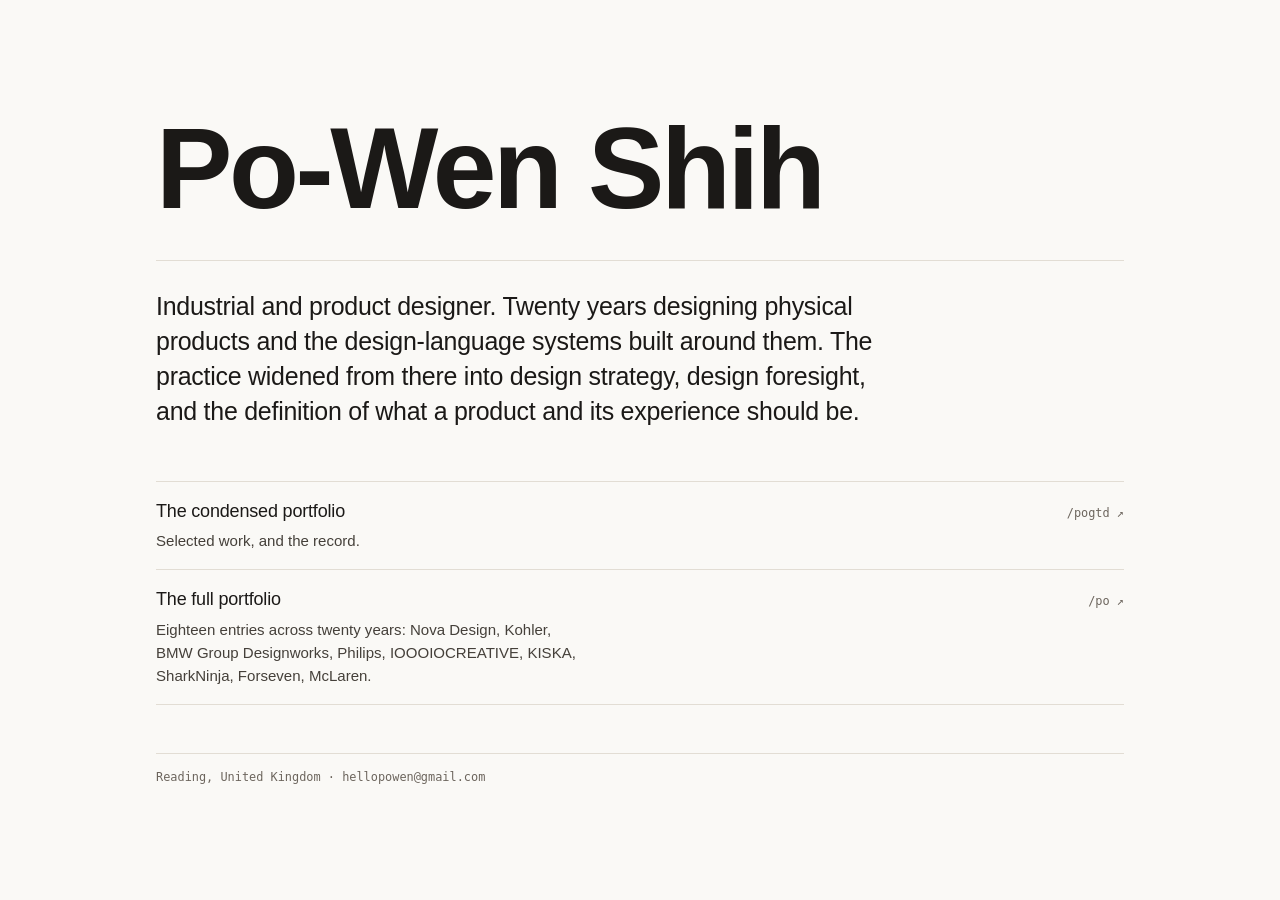
==== commit 5a540129: "Truth hotfix: remove client-sensitive reference, restore landing page, current pogtd source" ====
--- a/index.html
+++ b/index.html
@@ -4,726 +4,62 @@
 <meta charset="UTF-8">
 <meta name="viewport" content="width=device-width, initial-scale=1, viewport-fit=cover">
 <title>Po-Wen Shih &mdash; Industrial &amp; Product Designer</title>
-<meta name="description" content="Po-Wen Shih, industrial and product designer. Twenty years across six countries: physical products, design-language systems, a venture built inside Philips, and product and experience definition on UK vehicle programmes.">
+<meta name="description" content="Po-Wen Shih, industrial and product designer. Twenty years designing physical products and the design-language systems around them. Reading, United Kingdom.">
 <meta name="author" content="Po-Wen Shih">
 <meta name="robots" content="noindex, nofollow">
 <meta name="googlebot" content="noindex, nofollow">
-<meta name="theme-color" content="#1c1c1f">
-<link rel="canonical" href="https://hellopowen.github.io/pogtd/">
+<meta name="theme-color" content="#faf9f6" media="(prefers-color-scheme: light)">
+<meta name="theme-color" content="#161412" media="(prefers-color-scheme: dark)">
+<link rel="canonical" href="https://hellopowen.github.io/">
 <meta property="og:type" content="website">
 <meta property="og:title" content="Po-Wen Shih &mdash; Industrial &amp; Product Designer">
-<meta property="og:description" content="Industrial and product design: physical products, the design-language systems around them, a venture built inside a corporation, and named-creator design authorship.">
-<meta property="og:url" content="https://hellopowen.github.io/pogtd/">
-<link rel="icon" href="data:image/svg+xml,%3Csvg xmlns='http://www.w3.org/2000/svg' viewBox='0 0 64 64'%3E%3Crect width='64' height='64' rx='14' fill='%230b0b0d'/%3E%3Ctext x='32' y='47' font-family='Arial, sans-serif' font-size='42' font-weight='normal' fill='%23f0f0ee' text-anchor='middle'%3EP%3C/text%3E%3C/svg%3E">
+<meta property="og:description" content="Industrial and product designer. Twenty years designing physical products and the design-language systems around them.">
+<meta property="og:url" content="https://hellopowen.github.io/">
+<link rel="icon" href="data:image/svg+xml,%3Csvg xmlns='http://www.w3.org/2000/svg' viewBox='0 0 64 64'%3E%3Crect width='64' height='64' rx='14' fill='%23b5432a'/%3E%3Ctext x='32' y='47' font-family='Arial Narrow, Arial, sans-serif' font-size='42' font-weight='bold' fill='%23f2efe9' text-anchor='middle'%3EP%3C/text%3E%3C/svg%3E">
 
 <link rel="preconnect" href="https://fonts.googleapis.com">
 <link rel="preconnect" href="https://fonts.gstatic.com" crossorigin>
-<link rel="stylesheet" href="https://fonts.googleapis.com/css2?family=IBM+Plex+Mono:wght@300;400;500&amp;family=IBM+Plex+Sans:ital,wght@0,300;0,400;0,500;1,300;1,400&amp;display=swap">
+<link rel="stylesheet" href="https://fonts.googleapis.com/css2?family=Space+Grotesk:wght@400;500;700&amp;family=Space+Mono&amp;display=swap">
 <link rel="stylesheet" href="assets/css/site.css">
 </head>
 <body>
 
 <a class="skip" href="#main">Skip to content</a>
 
-<header class="site-head">
-  <div class="wrap bar">
-    <a class="mark" href="#top">Po-Wen Shih</a>
-    <span class="bar-end">
-      <a class="cta cta--bar" href="#contents">Contents</a>
-      <span class="clock" id="clock">Reading, UK</span>
-    </span>
+<main class="landing" id="main">
+  <div class="wrap">
+    <h1 class="display">Po-Wen Shih</h1>
+    <p class="lede">
+      Industrial and product designer. Twenty years designing physical products
+      and the design-language systems built around them. The practice widened
+      from there into design strategy, design foresight, and the definition of
+      what a product and its experience should be.
+    </p>
+
+    <ul class="doors">
+      <li>
+        <a href="https://hellopowen.github.io/pogtd/">
+          <span>
+            <span class="t">The condensed portfolio</span>
+            <span class="d">Selected work, and the record.</span>
+          </span>
+          <span class="src">/pogtd &nearr;</span>
+        </a>
+      </li>
+      <li>
+        <a href="https://hellopowen.github.io/po/">
+          <span>
+            <span class="t">The full portfolio</span>
+            <span class="d">Eighteen entries across twenty years: Nova Design, Kohler, BMW Group Designworks, Philips, IOOOIOCREATIVE, KISKA, SharkNinja, Forseven, McLaren.</span>
+          </span>
+          <span class="src">/po &nearr;</span>
+        </a>
+      </li>
+    </ul>
+
+    <p class="meta">Reading, United Kingdom &middot; hellopowen@gmail.com</p>
   </div>
-</header>
-
-<main id="main" tabindex="-1">
-  <span id="top"></span>
-
-  <!-- =============== HERO =============== -->
-  <section class="hero">
-    <div class="wrap">
-      <h1 class="display">Industrial and<br>product designer.</h1>
-      <p class="lede">
-        Twenty years. Six countries. Objects, ranges, systems, ventures and
-        vehicle programmes.
-      </p>
-      <p class="thesis-p">
-        I began by learning how things are made: how a surface meets a
-        mechanism, how a hand finds a control, how a drawing survives contact
-        with tooling. The work has since moved towards questions that exist
-        before a product has settled into its final form.
-      </p>
-      <p class="pull">
-        What should this become?<br>
-        What must remain true as more people begin to shape it?<br>
-        What does the person using it actually need to understand, feel or do?
-      </p>
-      <p class="stand">I&rsquo;m not the solution of the problem, but how I work helps to find that solution.</p>
-      <div class="row">
-        <a class="cta" href="#contents">My work <span class="arw">&rarr;</span></a>
-        <a class="cta" href="#record">My record <span class="arw">&rarr;</span></a>
-      </div>
-    </div>
-  </section>
-
-  <!-- =============== THESIS =============== -->
-  <section class="block thesis" id="thesis">
-    <div class="wrap">
-      <p class="pull">The work changes scale. The practice does not.</p>
-      <p class="thesis-p">
-        An object can be drawn precisely and still begin with the wrong
-        question.
-      </p>
-      <p class="thesis-p">
-        That becomes more visible as products grow more complex. A product
-        manager may be defining value, an engineer resolving feasibility, a
-        designer giving form to an experience, a supplier proposing what can
-        already be manufactured. Each is making a reasonable decision from a
-        different position. The product forms somewhere among them.
-      </p>
-      <p class="thesis-p">
-        My work begins by making those positions visible.
-      </p>
-      <p class="thesis-p">
-        Sometimes that means sketching. Sometimes it means research,
-        prototypes, technical comparisons, product architecture, or a shared
-        language for judging what belongs. The medium changes according to
-        what the decision requires.
-      </p>
-      <p class="pull">Define the problem before the solution.</p>
-      <p class="thesis-p">
-        Uncertainty can stay open a little longer, as long as it takes enough
-        form for a team to work with it. That is most of what I do: give the
-        unresolved part of a programme a shape people can argue about, early,
-        while changing it is still cheap.
-      </p>
-      <p class="thesis-p">
-        Over twenty years the practice has widened along one line:
-      </p>
-      <p class="stand">Object &rarr; direction &rarr; design language &rarr; range &rarr; venture &rarr; product and experience definition</p>
-      <p class="thesis-p">
-        The later work depends on the earlier work. Knowing how something is
-        made remains part of deciding what it should be.
-      </p>
-      <p class="thesis-p">
-        The five pieces of work that follow are the same practice at
-        different points on that line.
-      </p>
-    </div>
-  </section>
-
-  <!-- =============== CONTENTS =============== -->
-  <nav class="index" id="contents" aria-label="Contents">
-    <div class="wrap">
-      <h2 class="ix-title">Contents</h2>
-      <ol role="list">
-        <li>
-          <a href="#mask"><span class="yr">2016&ndash;2020</span><span class="t">A product worn on the face must first make room for the person</span></a>
-          <p class="ix-ent">Philips, Shanghai. The Fresh Air Mask: a venture built inside a corporation, on sale in China in January 2020, a product family to 2022.</p>
-        </li>
-        <li>
-          <a href="#system"><span class="yr">2018&ndash;2019</span><span class="t">Turning three series into one range, and a language the business could grow with</span></a>
-          <p class="ix-ent">Philips Air, Shanghai and Amsterdam. The category design language, the six-product range built from it, and its life after the company changed hands.</p>
-        </li>
-        <li>
-          <a href="#experience"><span class="yr">2024&ndash;</span><span class="t">Tangible intelligence &mdash; expanding capability without adding more</span></a>
-          <p class="ix-ent">Forseven and McLaren Automotive, Bicester. Product and experience definition on vehicle programmes.</p>
-        </li>
-        <li>
-          <a href="#foresight"><span class="yr">2015&ndash;2016</span><span class="t">Local-leading research on the future of the shared ride</span></a>
-          <p class="ix-ent">BMW Group Designworks, Shanghai. Three futures for on-demand mobility, ranked on one page.</p>
-        </li>
-        <li>
-          <a href="#instrument"><span class="yr">2023</span><span class="t">Shaping a local narrative instead of imposing ours</span></a>
-          <p class="ix-ent">KISKA, Shanghai. A CMF direction for Haier designed from tier-three and tier-four buyers.</p>
-        </li>
-        <li>
-          <a href="#continuity"><span class="yr">2021&ndash;2026</span><span class="t">Continuous practice, 2021&ndash;2026</span></a>
-          <p class="ix-ent">Five engagements, no gap, two countries.</p>
-        </li>
-        <li>
-          <a href="#object"><span class="yr">2006&ndash;2014</span><span class="t">Where the making knowledge came from</span></a>
-          <p class="ix-ent">Nova Design, Kohler, and a one-man instrument workshop in Oregon.</p>
-        </li>
-        <li>
-          <a href="#record"><span class="yr">&nbsp;</span><span class="t">The record</span></a>
-          <p class="ix-ent">31 design registration records naming me as creator, designer or inventor, three with effect in the United Kingdom. Recognition, appearances, and public references.</p>
-        </li>
-        <li>
-          <a href="#countries"><span class="yr">&nbsp;</span><span class="t">Twenty years, six countries</span></a>
-          <p class="ix-ent">Different conditions to test the practice in.</p>
-        </li>
-      </ol>
-      <ul role="list">
-        <li><a href="#towards"><span class="yr">&nbsp;</span><span class="t">What I am working towards</span></a></li>
-        <li><a href="#about"><span class="yr">&nbsp;</span><span class="t">About</span></a></li>
-      </ul>
-    </div>
-  </nav>
-
-  <!-- =============== CASE 1: THE MASK =============== -->
-  <!-- =============== CASE 1 =============== -->
-  <section class="block" id="mask">
-    <div class="wrap">
-      <header class="sec-head">
-        <p class="kick">Selected work 1 &middot; design venturing</p>
-        <h2 class="display">A product worn on the face must first make room for the person</h2>
-        <p class="sub">Philips, Shanghai &middot; 2016&ndash;2020 &middot; The Fresh Air Mask, a venture built inside a corporation &middot; product family to 2022.</p>
-      </header>
-
-      <article class="entry">
-        <div class="e-meta"><span class="yr">2016&ndash;2020</span></div>
-        <div class="e-body">
-          <p>Pollution masks were clunky and heavy, and they clogged with warm moisture from the inside. Those are engineering problems. They were also dull, which is why they stayed in a drawer.</p>
-          <p>The engineering half held a finding most people get backwards: breathing comfort is governed by exhaling, not inhaling. Getting warm, damp air out is what makes an hour bearable. That one fact decides the architecture later. Performance, comfort and meaning all meet on the face of one particular person, and there is no average face to design for.</p>
-          <p>We went looking for the value space around the category &mdash; digital products, wearables, business-to-business ideas &mdash; and came back with a mask. It reached the most people, it was personal to own, and it belonged to a company whose business is experience.</p>
-          <p>Then it had to be proposed. It went on a stand at the company&rsquo;s Breakthrough Day in 2017, under the line the pitch was built on: <em>fight pollution in style</em>.</p>
-          <p class="pull">Deciding that was the easy half. Pitching it, and keeping it alive inside a large organisation until it shipped, was the venture.</p>
-          <p>Incubation followed that year, and eight of us carried it across the whole journey.</p>
-          <p>The asking did not stop at the pitch. Tested against other masks, people wanted the nose to fit better and the sides not to bulge &mdash; and they wanted the technology more visible, not less. We had assumed the technology was the thing to hide; they were wearing it as jewellery. That is why the fan is exposed.</p>
-          <p>We treated it as a connected system rather than a mask with parts added to it. Fit, airflow, filtration, acoustics, weight, textile, electronics and charging were decided together, because changing one of them changed the experience of all the others. Splitting the fan and the battery into separate chambers balanced the weight across the face, and the same split improved exhaling, because the space it freed was the space the breath needed. Three connections hold it together: a magnetic battery fixing, a sliding filter hook, a locking ring for the fan.</p>
-          <p>The geometry was built on five anchor points taken from facial structure and turned into a parametric model, so that one shell could hold the variation across the <a href="https://www.philips.com.cn/c-p/ACM066_03/series-6000-fresh-air-mask" target="_blank" rel="noopener">23,000 face measurements recorded on Philips&rsquo; own product page</a>, rather than average it away.</p>
-                    <figure class="fig" data-ratio="4x3" id="fig-mask-shells">
-            <div class="fig-frame"><span class="fig-slot">4 samples</span></div>
-            <figcaption><span class="fig-l">Fig. 1 · the four soft-shell attempts</span> The three that failed and the one that held, photographed together at one scale.</figcaption>
-          </figure>
-          <p>The soft shell took four attempts, and three of them failed usefully. Cut-and-sewn needed too many seams to make a curved cup, and the labour cost came with them. A bonded preform left the edges too rigid to hold a smooth volume, and the material smelled. The route that held was thermoplastic yarn: we studied the ideal amount of hot melt yarn necessary to create a supportive shell with a soft feel, and that approach was later validated and paved the way for the current soft shell solution. That shell is what the utility patent covers &mdash; the structure that holds the mask together, holding the filter and holding the fan.</p>
-          <p>I also sat on the venture committee that judged whether a supplier had the design and research capability to be trusted with work like this.</p>
-          <p>The first generation went on sale in China in January 2020, three months before I left Philips. It had been conceived in response to pollution. During the pandemic, people adopted it in a context none of us had planned for. That a thing made for everyday air became something people chose to protect their families with is the part of my career I am proudest of.</p>
-                    <figure class="fig" data-ratio="3x4" id="fig-mask-worn">
-            <div class="fig-frame"><span class="fig-slot">1&ndash;2 images</span></div>
-            <figcaption><span class="fig-l">Fig. 2 · worn, at eye level</span> The exposed fan, the split chambers and the three connections legible in one frame.</figcaption>
-          </figure>
-          <p class="pull">The number that stands for all of it is 59 grams &mdash; basically two pairs of acetate optical glasses. That is what an hour of wearing it feels like.</p>
-
-          <aside class="onrec">
-            <h3 class="onrec-h">On the record</h3>
-            <ul role="list">
-              <li>The utility patent CN211461836U covers the soft-shell structure that holds the mask together; I am named among the inventors.</li>
-              <li>Design registrations name me as creator across WIPO (DM/205245, DM/205058, DM/205054) and national registers in the United States, Taiwan and Malaysia.</li>
-              <li>Philips&rsquo; Dutch Design Week 2020 page names the project and its designers: &ldquo;Philips Fresh Air Mask &mdash; Po-Wen Shih, Yuping Cheng &amp; Hans Han.&rdquo; The Philips Experience Design film from the same programme credits me on screen as Senior Product Designer.</li>
-              <li>The product family&rsquo;s awards, made to Philips Experience Design: iF, DFA and Successful Design Award 2020 (Series 6000); iF, Red Dot, DFA and SDA 2021 (Kids Fresh Air Mask); Red Dot Best of the Best, iF and DFA 2022 (Fresh Air Mask Lite). These name the design organisation, not individuals; my founding contribution rests on the registrations and the named DDW credit above.</li>
-              <li>The family continued after I left in March 2020 &mdash; the Kids version in 2021, the Lite in 2022 &mdash; and reached international distribution.</li>
-            </ul>
-          </aside>
-        </div>
-      </article>
-    </div>
-  </section>
-
-  <!-- =============== CASE 2 =============== -->
-  <section class="block" id="system">
-    <div class="wrap">
-      <header class="sec-head">
-        <p class="kick">Selected work 2 &middot; scaling a promise</p>
-        <h2 class="display">Turning three series into one range, and a language the business could grow with</h2>
-        <p class="sub">Philips, Shanghai and Amsterdam &middot; 2018&ndash;2019 &middot; The Air quality and Homecare product design language system, and the global Domestic Appliances language.</p>
-      </header>
-
-      <article class="entry">
-        <div class="e-meta"><span class="yr">2018&ndash;2019</span></div>
-        <div class="e-body">
-          <p>A brand can change what it promises in a sentence. Making that promise credible takes a range of products, and something strong enough to hold them together.</p>
-          <p>Philips Air had three series &mdash; 2000, 3000, 4000 &mdash; grown up separately and looking it: different sizes, different shapes, different architectures, different propositions. They were the category&rsquo;s core, and most of that core sold online in China. One supplier could carry all three, and that made a hypothesis worth testing: replace three unrelated designs with one tiered range &mdash; big, medium, small &mdash; sharing an architecture and scaling to the size of the room, so a different clean air delivery rate is a size in the same family rather than a different product.</p>
-          <p>A hypothesis is not a plan. Engineering had to show that an architecture rescales to spec and not only in principle. The channels had to accept it. And the language had to be found rather than issued: nobody hands you a unified design language with a business case. It is what you arrive at if the same architecture is going to carry three sizes. Unification was not the goal, only the hypothesis. You can hold the large and the medium in one language and let the small stand apart, if the business works, and deciding which of those the business can carry is the job. A design language system sits between design management and design strategy: a shared set of rules, enough to make products belong together, loose enough to let each one do its own work.</p>
-          <p class="stand stand--role">I led the Product Design Language System for Philips Air quality and Homecare categories in 2018.</p>
-          <p>The promise was moving at the same time. <em>Healthy air, always</em> was clinical, hygienic, professional. It was becoming <em>better air, better quality of life</em> &mdash; a wider claim, because the argument for clean air at home is not only the pollution outside; it is the allergens and the dust in the room. I was not in the meeting where that was decided. My job was to turn a sentence I did not write into a section, a material and a perforation. Three pillars came out of the workshops with engineering, research, business and the science group, one of them <em>approachable professional</em>, and one lifestyle approach we kept returning to: simple and inviting, yet with a clear innovative edge. We always say reassurance in Philips: you are reassured by the solution, so you don&rsquo;t have to worry. A machine in a living room says something about its owner. We changed what it said.</p>
-          <p>The first instinct was to evolve what had already worked. One early concept drew hard on the 2-in-1 purifier and humidifier &mdash; a Red Dot Best of the Best, and the strongest thing the category had done &mdash; and it was engineering as much as design asking whether we could carry that shape across. It would have made the unification claim easier. But the 2-in-1 was a different architecture answering a different promise: a multifunctional object doing two jobs, where this range does one, against pollution and allergens, as a tower read from across a room rather than off a worktop. A successful shape does not transfer just because it was successful. Borrowing it without the layers underneath would have left us with a resemblance and nothing to build the rest on. Working that out is where the Air language actually started.</p>
-          <p>The category itself resisted. Every tower purifier looks the same from across a room: a tube with a cap, a muted upper body, and a bottom carrying all the visual weight, because that is where the intake perforation is. Square, soft square or round in section, at three metres they are one product. And our own history was part of it &mdash; the previous language always went square with rounded corners, and we kept returning to it, because a squircle section was Philips and Philips was professional. We had gated ourselves. It was not getting us to the new promise, so we abandoned it before we had anything to put in its place.</p>
-          <p>The range was also not three products. It was six. Most of the core sold through China&rsquo;s two large online platforms, and each wanted a range of its own &mdash; the same three sizes, visibly different products. Two sub-ranges inside one tiered range, one language holding all six while still keeping them apart.</p>
-          <p>One product you can develop with three concepts and three months to master an idea. A range with two sub-ranges and tiered sizes needs something more open &mdash; more ideas on the table before anything settles, because what the room is choosing is not a product. It is a rule six products will have to live under. So twenty concepts went up, with furniture names, IKEA names, so people argued about types of idea rather than drawings. The whole company voted, and what came back was a signal to read against the architecture, the promise and both channels rather than a verdict.</p>
-          <p>The answer came off a factory floor. Other brands were beginning to use fabric on purifiers, as a pre-filter sleeve at the bottom &mdash; a trouser pulled over the intake, which goes slack over time and looks it. Going to fabric was my call: nothing else was going to separate us at three metres, and the material was right where only the position was wrong. So we kept it and inverted it. The texture moved to the upper body, at hand height on a tower &mdash; the human touchpoint, not a functional part. The perforation stayed at the bottom and was laid out to fade, dissolving upward into the fabric and downward into the base, at diameters between 2.8 and 3.8 millimetres. A single diameter made the field read as a patch of grey. Corners were softened symmetrically. The section stayed round &mdash; always round, because a round section is what the architecture runs most efficiently on. None of that is only a design decision: a fabric body has to be made, fitted, cleaned and costed, so the moment the language asked for it, engineering and the supplier were solving it too.</p>
-                    <figure class="fig" data-ratio="16x9" id="fig-range-lineup">
-            <div class="fig-frame"><span class="fig-slot">6 products</span></div>
-            <figcaption><span class="fig-l">Fig. 3 · the six-product line-up, one scale</span> Two sub-ranges, three sizes each. Visibly apart, unmistakably one family.</figcaption>
-          </figure>
-          <p>The same material then answered the channel problem: wrapped horizontally for one platform&rsquo;s range, run vertically up the front for the other&rsquo;s, which pushes the shape into a trapezoid. Two sub-ranges visibly apart, unmistakably one family. A jury later described a fabric panel along the front and read it as accessibility and friendliness. That was the intent, arriving in someone else&rsquo;s words.</p>
-                    <figure class="fig" data-ratio="4x3" id="fig-perforation">
-            <div class="fig-frame"><span class="fig-slot">1 macro</span></div>
-            <figcaption><span class="fig-l">Fig. 4 · the perforation fade, macro</span> 2.8 to 3.8 millimetres, dissolving upward into the fabric and downward into the base.</figcaption>
-          </figure>
-          <p>The 2000, 3000 and 4000 were on my board, twice over. The 800 was not &mdash; a junior designer drew the desktop version, smaller and tapered towards the top, for a shelf or a bedside. My part there was the tolerances: how far the curve could go before it stopped being the language.</p>
-          <p class="pull">A language that holds from a floor-standing tower down to a desktop unit drawn by someone else &mdash; applied, not copied &mdash; is a language. Anything less is a theme.</p>
-          <p class="stand stand--role">I served as one of the global lead designers for the Global Domestic Appliances Product Design Language System in 2019.</p>
-          <p>The following year the same question was asked across the whole portfolio. Philips Experience Design convened five lead designers in Amsterdam under three design directors, covering garment and floor care, air and kitchen, and coffee; three of us travelled from the Shanghai team. We read every category through the same five lenses &mdash; form, detail, interface and light, colour and material, branding &mdash; then made a second pass that kept only what survived all five. Taken separately, the categories wanted different things: floor care wanted strong shoulders and a softer under-belly; coffee wanted transparency to halo the ingredients. And kitchen wanted the squircle we had just abandoned, for its own good reasons. What they shared was smaller and more useful &mdash; fabric or transparency, a light signature, a grip that tells your hand where to go, and technology expressed honestly rather than hidden.</p>
-          <p>Above the lenses sat four horizons: where a product sits in a home, premium and value, one Domestic Appliances, one Philips. And the room was honest about the cost. The challenges went up beside the benefits &mdash; it cannot be done overnight; the business has to stop thinking in categories; different form languages end up in the same room; and someone has to make sure the team actually applies the guidelines.</p>
-          <p>Back in Shanghai we produced two proposals with the wider design group, each carrying every category. I built one of the two we took to Amsterdam, where the directions from both studios were synthesised into the single system, carried through the business, and resolved into final renders and models. A design language is only a system if it works without you.</p>
-          <p>The system document issued in 2020. In 2021 I was brought back as an independent consultant through the separation of the Domestic Appliances business &mdash; now Versuni &mdash; and the concept collection went across with it, into a new owner&rsquo;s factories, where products could be built to a language that already carried the brand&rsquo;s credibility. A cooker, a sandwich maker: they did not have to earn the promise again. That is what a design language is for, and it is why a theme is not the same thing.</p>
-          <p>The image has not changed since 2020 &mdash; Versuni still presents Philips with that collection, a purifier on a raised base, in a speckled fabric body, with the badge on the fabric. It does not need to. An image that can be explained, argued and applied is a guiding star; the execution underneath it keeps moving, closer each year to what the business needs and what the customer expects. Static at the top and dynamic underneath is what a working system looks like.</p>
-          <p class="pull">The promise began as a sentence: better air, better quality of life. The work was to make it visible in a silhouette, tangible in a fabric panel, and durable enough to guide products I would never design myself.</p>
-
-          <aside class="onrec">
-            <h3 class="onrec-h">On the record</h3>
-            <ul role="list">
-              <li>Philips Design Shanghai, 2018&ndash;2019. I was engaged as a design consultant &mdash; the grade above senior designer, carrying lead-designer and design-manager responsibility &mdash; and I was the design lead for the Air category.</li>
-              <li>I led the Product Design Language System for Philips Air quality and Homecare categories in 2018.</li>
-              <li>I served as one of the global lead designers for the Global Domestic Appliances Product Design Language System in 2019. Philips Experience Design convened the programme in the Netherlands; I developed and delivered the Air category direction from Philips Design Shanghai in China; the system was issued as a Domestic Appliances document in 2020 under the title <em>Harmonized Home</em>.</li>
-              <li>Award juries described the resulting design across 2018, 2020, 2021 and 2022 &mdash; the fabric applied &ldquo;one horizontally and one vertically&rdquo;; the materials &ldquo;sensible and tangible&rdquo;; &ldquo;a fabric panel along the front&rdquo; conveying &ldquo;accessibility and friendliness&rdquo;. The awards were made to the organisation.</li>
-              <li>Design registrations for the purifier graphical user interfaces of the Urban Living range name me as creator.</li>
-              <li>In 2021 I worked as an independent consultant to the Philips Domestic Appliances business through its separation into Versuni, translating the global design language into products.</li>
-              <li>The design language is still in public use: <a href="https://www.versuni.com/about-us/brands/" target="_blank" rel="noopener">Versuni presents Philips on its own brand page</a> with the concept collection built to it.</li>
-            </ul>
-          </aside>
-        </div>
-      </article>
-    </div>
-  </section>
-
-  <!-- =============== CASE 3 =============== -->
-  <section class="block" id="experience">
-    <div class="wrap">
-      <header class="sec-head">
-        <p class="kick">Selected work 3 &middot; tangible intelligence</p>
-        <h2 class="display">Tangible intelligence, and high performance acuity &mdash; expanding capability without adding more</h2>
-        <p class="sub">Forseven &rarr; McLaren Automotive &middot; Bicester &middot; 2024&ndash;2026 &middot; Product definition and experience strategy.</p>
-      </header>
-
-      <article class="entry">
-        <div class="e-meta"><span class="yr">2024&ndash;2026</span></div>
-        <div class="e-body">
-          <p>The physical world inside a car is fixed, and in a performance car it is shrinking, while digital capability keeps growing. Both halves of this work sit on that tension. The answer is not more controls and not more screen: it is a curated physical control you can actually sense, and a display disciplined by what the car is.</p>
-          <p>I used to put my hands on the shift gear. The console carries that inheritance: it is the one control surface that belongs to everyone in the car, not only to the person driving. And the centre rotary becomes a tapping control &mdash; navigating a digital interface the way software has always been navigated, moving from top left to bottom right.</p>
-          <p>A software-defined system arrives with more digital functions than a panel can hold, and most of them need no dedicated control at all. We decided to keep a few of them physical anyway, and that decision is where the difficulty starts. The moment you keep a control, you have to work out how it lives with two displays: what the layers of experience are, what happens with no press, what happens on press, what happens on press and hold, and which function belongs in which layer.</p>
-          <p>I staged the experience layers that make sense of the product interaction and the controls, and worked out what type of control would bridge advanced software and hardware &mdash; so the cabin stays familiar and is elevated by what sits underneath it. The strongest input was never the functionality. It was the customer, the client and the context: what they would want to have in the car.</p>
-          <p>The control, the display between the seats and the display in the driver&rsquo;s sightline above it are aligned on one line, and that alignment is the opportunity. The first layer asks for no press at all. Press, and you are controlling what sits on the display between the seats. Press and hold, and voice opens across the display in the driver&rsquo;s line.</p>
-          <p class="pull">One control. Two displays. Three layers of experience.</p>
-          <p>This is not adding more in order to distract the driver. It is one modality, proposed as a product concept, to show what two displays and a control can do together: delight, captivate, and grow with the person using them. Those three are not marketing verbs here; they are the guiding experience principles we used to bridge the physical and the digital &mdash; a familiar console anchoring a software-defined system that could otherwise live entirely inside a display.</p>
-          <p>We staged media, audio and voice against press and hold, so that a hardware assumption stopped being an assumption and became something you could justify. I developed the hypotheses and interaction concepts with UX and human factors, showed them through three scenarios, and took them to senior stakeholders as low-fidelity demonstrations &mdash; because a panel of this kind is an investment decision before it is a design one. After the senior stakeholders agreed, the work went into human-factors testing &mdash; so this project is ready to ship. That is how far we went.</p>
-          <p>The display work is the same tension under a harder constraint, and there the tagline is high performance acuity. A performance car sits low, and its viewport is compressed. Most of the industry treats the driver&rsquo;s sightline as room for a full infotainment surface; in a car shaped like this, that covers up the view the driver came for. The constraint is not something to work around. It is the argument.</p>
-          <p>So the questions become what capability actually belongs there, what the value proposition is, and how the few things that survive should be laid out.</p>
-          <p>I wrote the product concept brief for the performance HUD for a supercar: what it should give the driver, and by what measure. Three goals filtered every candidate &mdash; one look is enough; the driver acts rather than interprets; the car becomes legible, not louder. The conclusion was a product defined by subtraction, not screen size.</p>
-          <p>To make the judgment measurable, I scored every candidate feature against the same quadrant &mdash; performance, control, guidance, confidence &mdash; and beside it ran an acuity computation: how much time the driver has to react, multiplied by how badly it matters if they mistime it, with a written rationale for every row. More features left the definition than entered it. That was not simply subtraction; it was routing &mdash; failing on one axis sent a candidate to the surface that suited it instead.</p>
-                    <figure class="fig" data-ratio="16x9" id="fig-console">
-            <div class="fig-frame"><span class="fig-slot">2 diagrams</span></div>
-            <figcaption><span class="fig-l">Fig. 5 · the control, abstracted</span> Pre-release. An abstracted three-layer diagram &mdash; no press, press, press-and-hold across two displays &mdash; and the four-axis quadrant with rows redacted.</figcaption>
-          </figure>
-          <p class="pull">Working with a physical constraint while the capability behind it keeps growing is the same job in both halves. Done well it does not produce a longer feature list. It produces fewer moments that matter more.</p>
-          <p>And they feel like the brand they belong to &mdash; with the argument behind them written down, from the whole panel to a single rotary, so that a later reader can disagree with a row and say why.</p>
-
-          <aside class="onrec onrec--brief">
-            <h3 class="onrec-h">On the record</h3>
-            <ul role="list">
-              <li>Forseven Ltd &mdash; product definition and experience strategy, Bicester, September 2024 to September 2025; my role continued into McLaren Automotive from October 2025.</li>
-              <li>The work is pre-release: concept names, display names and programme identifiers are withheld by design. What this page describes is the practice; the artefacts remain internal.</li>
-            </ul>
-          </aside>
-        </div>
-      </article>
-    </div>
-  </section>
-
-  <!-- =============== CASE 4 =============== -->
-  <section class="block" id="foresight">
-    <div class="wrap">
-      <header class="sec-head">
-        <p class="kick">Selected work 4 &middot; design foresight</p>
-        <h2 class="display">Local-leading research on the future of the shared ride</h2>
-        <p class="sub">BMW Group Designworks &middot; Shanghai &middot; 2015&ndash;2016 &middot; The On-Demand Mobility study.</p>
-      </header>
-
-      <article class="entry">
-        <div class="e-meta"><span class="yr">2015&ndash;2016</span></div>
-        <div class="e-body">
-          <p>A car sold into a shared ride is not bought the way a car is bought. The decision is made by the whole system around the vehicle &mdash; the service, the infrastructure behind it, the operator running the fleet, the app that dispatches it, and the comfort of the particular car that turns up.</p>
-          <p>Three parties hold an interest in the same seat: the passenger, the driver, and the operator who owns the fleet and pays for the wear. The vehicle design was a carrier to showcase all of these.</p>
-          <p>Foresight is about setting a goal for the future, and about setting a scope for ourselves. The way you do that is a scenario: who is using it, what a day is like for them, and what that day could be instead.</p>
-          <p>The brief arrived already asking to be answered three times over &mdash; short-term, mid-term, long-term. What we chose was what those three horizons would contain. China was where they could be asked at all: nowhere else was the behaviour further ahead.</p>
-          <p>The ODM work is really about synthesis. The research established the touchpoints, the pain points, and who takes part in the journey &mdash; the operator, the driver, the passenger. The value is in how you pick up the work your team has built and lay a fabric around it: reconnecting those points in a meaningful way, against three horizons and the vehicle implications of each, until separate dots become one connected picture.</p>
-          <p>Three days came out of it.</p>
-          <p>The first is a business trip, which still has a driver. The traveller is properly received: the car knows they are coming; the cabin is theirs for the half-hour; a conversation stays inside their seat; stepping out is safer with a scooter coming up the inside. The driver&rsquo;s half of the same journey is a design problem of its own &mdash; preparing to serve the customer a little better, using the limited features the car actually has.</p>
-          <p>The second is an individual trip in a car nobody owns, small enough to leave on a street. Its whole benefit is that an anonymous vehicle stops being anonymous: it recognises you at the kerb, carries your settings, and lets you switch the camera off with your hand rather than a menu.</p>
-          <p>The third is a family collected from several places at once, in something closer to an MPV, with no driver in the frame. One cloud holds several personal settings and deploys them into the same car, zone by zone. The profile travels; the car does not.</p>
-          <p class="pull">Across the three futures, one small thing keeps changing hands: the greeting. In the near scenario a human driver welcomes you with a message on the car window. In the middle one the window shows your own avatar. In the far one a virtual chauffeur appears and greets you. The driver is designed out of the journey &mdash; and the greeting is still there.</p>
-                    <figure class="fig" data-ratio="16x9" id="fig-greeting">
-            <div class="fig-frame"><span class="fig-slot">3 frames</span></div>
-            <figcaption><span class="fig-l">Fig. 6 · the greeting, three futures</span> Window message, avatar, virtual chauffeur &mdash; the greeting surviving the driver.</figcaption>
-          </figure>
-          <p>None of this was solving a problem. It was illustrating futures &mdash; making three scenarios concrete enough to argue with: forty-one proposals, each carrying the human difficulty it answers, quoted back from the research, and all of them ranked on one page by how often they would be used and how much they matter to a shared ride. Priority one was the near, deliverable scenario. A foresight study that ranks its nearest work highest is one that expected to be used.</p>
-          <p>It was an internal guiding product, and the presentation was well received. At group level, the questions being explored were about brands and platforms. This study was about seats and conditions: what a driver-led service requires, what changes when the passenger becomes the driver, and what happens when there is no driver at all. The two pieces of work approached some of the same touchpoints at different scales, from opposite ends.</p>
-          <p>What stayed with me from it is a habit: study the relationships around a product, not only the person touching it.</p>
-
-          <aside class="onrec onrec--brief">
-            <h3 class="onrec-h">On the record</h3>
-            <ul role="list">
-              <li>BMW Group Designworks, Shanghai studio &mdash; I joined in January 2015 as the studio&rsquo;s first product designer; the studio serves BMW and external clients.</li>
-              <li>The On-Demand Mobility study, 2015&ndash;2016: an internal guiding product &mdash; forty-one ranked proposals across three time horizons, which we presented to studio and group stakeholders.</li>
-            </ul>
-          </aside>
-        </div>
-      </article>
-    </div>
-  </section>
-
-  <!-- =============== CASE 5 =============== -->
-  <section class="block" id="instrument">
-    <div class="wrap">
-      <header class="sec-head">
-        <p class="kick">Selected work 5 &middot; designing for life stages</p>
-        <h2 class="display">Shaping a local narrative instead of imposing ours</h2>
-        <p class="sub">KISKA, Shanghai &middot; 2023 &middot; Senior Design Manager, Product Experience Design &middot; colour, material and finish for a domestic-appliance client, Haier.</p>
-      </header>
-
-      <article class="entry">
-        <div class="e-meta"><span class="yr">2023</span></div>
-        <div class="e-body">
-          <p>The palette we had learned in mature markets did not work here. Not <em>worked less well</em> &mdash; it did not read at all. The innovation is going deeper into the local aesthetic, instead of assuming what people want by moving a global aesthetic into local dress.</p>
-          <p>And the thing we were reading was not a lifestyle. Lifestyle is a bit metropolitan, a bit urban. What these buyers cared about was which stage they were at, and which image they echoed with &mdash; where their life was going, and what it would look like when it arrived. That is not a softer version of the same question. It became the instrument: what the fieldwork measured, city by city, was <span lang="zh-Hant">生活狀態</span> &mdash; the life state someone is in, and the one they are moving towards.</p>
-          <p>The buying decision told us where to aim. It begins three to five metres from the shelf and closes with a hand on the door: colour first, at a distance; then gloss or matte; then pattern; then texture; and only at arm&rsquo;s length, price, function, size and brand. A colour decision made at five metres is not a colour decision. It is a decision about whether this object belongs in the life you are heading towards.</p>
-          <p class="pull">The plan was nine interviews, online. We ran twenty-one, in person, across three provinces. A life state is not something you can ask about down a video call.</p>
-          <p>In the room, we co-created with the interviewees: they identified themselves in the image we provided &mdash; a montage where we blended detail and portrait and colours and aspiration into one picture &mdash; and then talked about which elements in it aligned with their life stage at this point. So it was an interview, and it was also back and forward. They were not choosing between finished designs; they were taking apart a picture of a life and telling us which pieces of it were theirs.</p>
-                    <figure class="fig" data-ratio="4x3" id="fig-montage">
-            <div class="fig-frame"><span class="fig-slot">2&ndash;3 boards</span></div>
-            <figcaption><span class="fig-l">Fig. 7 · the montage board</span> The picture of a life that interviewees took apart, and the boards before and after desaturation.</figcaption>
-          </figure>
-          <p>We brought them to us: a venue in each city rather than the doorstep. We interviewed dealers separately, because they see what actually leaves the shop. We walked the shops in every city and recorded what was on display as a finding in its own right. Three cities, three round trips out of Shanghai &mdash; <span lang="zh-Hant">義烏</span> in Zhejiang, <span lang="zh-Hant">江油</span> in Sichuan, <span lang="zh-Hant">保定</span> in Hebei &mdash; nine days across July and some six thousand kilometres, with a core team of three.</p>
-          <p>We translated the mood boards from very colourful to less saturated, so that people could feel connected to their own life image. We took the imagery from the desk research, added imagery of the life each direction described, then mined the combined picture for its colour, its pattern, its texture. The palette came out of a picture of a life. We were not imposing an aesthetic around their life to say they have to be someone else, or dragging a global language into a lower-tier city in China to say this is a language you need to accept.</p>
-          <p>We rebuilt the boards between the cities, not after the fieldwork. The protocol grew with each city: four interviews, then four with a survey behind them, then thirteen. One of the six directions was replaced mid-fieldwork.</p>
-          <p>The one built for older households never appeared in a single city&rsquo;s results. A young-family direction that existed in no desk research at all first showed up in the second city&rsquo;s answers. The instrument changed while we were using it.</p>
-          <p>What came back was a set of aesthetic statements &mdash; <span lang="zh-Hant">審美主張</span> &mdash; each pairing a validated life state with a sentence in the buyer&rsquo;s own voice, a colour story, a finish call, a pattern call, and production routes established separately with materials experts so that the aesthetic could actually be made. Two matrices then plotted every statement against market position and production cost, and against age, household income and breadth of appeal &mdash; giving the client a way to weigh aesthetic relevance, commercial reach and feasibility as a portfolio rather than as six preferences.</p>
-          <p>The client reviewed the work at concept stage in October and returned written feedback on each concept. We revised the set item by item, extended it, and re-specified it against a cost target, and the final scheme design drafts went across to the Haier team to execute.</p>
-          <p class="pull">It was my last project in China. The final work stayed with Haier; the method stayed with me &mdash; we do a little bit, we test it, we show it and ask how this makes your life better, and then we do a little bit more.</p>
-
-          <aside class="onrec">
-            <h3 class="onrec-h">On the record</h3>
-            <ul role="list">
-              <li>KISKA, Shanghai studio &mdash; I was Senior Design Manager, Product Experience Design, 2023.</li>
-              <li>Taiwan Industrial Design Association, &ldquo;Design Tuesday&rdquo;, 2023 &mdash; I gave the talk <em>Design Sober: how to think about designing</em>, published on the association&rsquo;s own channel.</li>
-              <li>Hebei International Industrial Design Week, 2023 &mdash; I am named in the guest listing, billed by the organiser under the KISKA Shanghai studio.</li>
-            </ul>
-          </aside>
-        </div>
-      </article>
-    </div>
-  </section>
-
-  <section class="block" id="continuity">
-    <div class="wrap">
-      <header class="sec-head">
-        <h2 class="display">Continuous practice, 2021&ndash;2026</h2>
-        <p class="sub">Five engagements, no gap, two countries.</p>
-      </header>
-      <ol class="steps" role="list">
-        <li><b>2021&ndash;2022 &middot; IOOOIOCREATIVE, Shanghai.</b> My own studio, working across five consumer categories: drinkware for THERMOS; connected fitness hardware for a brand in the Xiaomi ecosystem; infant products for Kids2; and a packaging design system for AB InBev, one bottle architecture carrying several drinks. In the same period, a multi-function cooker carried the Philips design language into the successor company&rsquo;s first products.</li>
-        <li><b>2023 &middot; KISKA, Shanghai.</b> Senior design manager, product experience design.</li>
-        <li><b>2024 &middot; SharkNinja, London.</b> Contract product design on an advanced-development wellness programme.</li>
-        <li><b>2024&ndash;2025 &middot; Forseven, Bicester.</b> Product Experience Lead.</li>
-        <li><b>2025&ndash; &middot; McLaren Automotive, Bicester.</b> Product Experience Lead.</li>
-      </ol>
-      <p class="fineprint">
-        Immediately before that window, in 2020, I worked through the Shanghai
-        branch of IDC (UK) on industrial design at the early end of a wearable
-        pneumatic rehabilitation glove for XFT. The public credit for that
-        project belongs to the consultancy.
-      </p>
-    </div>
-  </section>
-
-  <!-- =============== THE OBJECT =============== -->
-  <section class="block" id="object">
-    <div class="wrap">
-      <header class="sec-head">
-        <h2 class="display">Where the making knowledge came from</h2>
-        <p class="sub">The later work rests on years spent close to the object.</p>
-      </header>
-      <ul class="dash" role="list">
-        <li><div>
-          <b>Nova Design</b>
-          <span class="when">Taipei &middot; Milan &middot; Shanghai &middot; 2006&ndash;2010 &middot; Senior designer &middot; design project lead</span>
-          <span>Work for Asus, Airmate and Midea, with trend research at the Milan Furniture Fair in 2007. The Airmate convector family is where a design family stopped being a set of drawings for me and became a set of rules.</span>
-        </div></li>
-        <li><div>
-          <b>Kohler</b>
-          <span class="when">Studio Kohler, Shanghai &middot; 2010&ndash;2014 &middot; Senior designer</span>
-          <span>The Rejuvenation Shower, developed with Shanghai University of Traditional Chinese Medicine. First-generation point-of-use water filtration. And the joystick: a showering and bathing gesture brought onto the KUMIN instant desktop water heater, which then became part of the product language for Kohler Kitchen &amp; Bath.</span>
-        </div></li>
-        <li><div>
-          <b>David King Bass Guitars</b>
-          <span class="when">Portland, Oregon &middot; 2014 &middot; Design apprentice</span>
-          <span>Four months in a one-man workshop, and CAD-based truss-rod research presented at the Guild of American Luthiers. It is the only place in twenty years where I made every part of the thing myself. The work was slower, but nothing was somebody else&rsquo;s detail.</span>
-        </div></li>
-      </ul>
-    </div>
-  </section>
-
-  <!-- =============== THE RECORD =============== -->
-  <section class="block" id="record">
-    <div class="wrap">
-      <header class="sec-head">
-        <h2 class="display">The record</h2>
-        <p class="sub">The registrations that name me, the recognition and what I contributed to each, and public references.</p>
-      </header>
-
-      <h3 class="display" id="registrations">Registrations</h3>
-      <p>
-        A registration explains neither the quality of a contribution nor the
-        relationships through which a product was developed. Research,
-        engineering, CMF, interface development, manufacturing and
-        commercialisation all belong to wider teams, and the rights themselves
-        are held by the organisations that commissioned the work.
-      </p>
-      <p>
-        It records something narrower, and harder to argue with: that
-        particular design work entered an independent public record under my
-        name.
-      </p>
-      <p class="stand">Named creator, designer or inventor in <span class="figure-count">31</span> design registration records across four registration systems. <strong>Three have effect in the United Kingdom.</strong></p>
-
-      <div class="scroll">
-        <table role="table">
-          <caption class="vh" id="rec-cap">Design registration records naming Po-Wen Shih, earliest first</caption>
-          <thead role="rowgroup">
-            <tr role="row"><th scope="col" role="columnheader">Record</th><th scope="col" role="columnheader">Product</th><th scope="col" role="columnheader">Inventor / Creator / Designer</th><th scope="col" class="num" role="columnheader">Counted as records</th></tr>
-          </thead>
-          <tbody role="rowgroup">
-            <tr role="row"><td role="cell">US design patent USD879,273&nbsp;S<br><span class="when">filed 2018 &middot; granted 2020</span></td><td role="cell">2-in-1 Air Purifier with Humidifier</td><td role="cell">Inventor: Po Wen Shih</td><td class="num" role="cell">1</td></tr>
-            <tr class="tr--uk" role="row"><td role="cell">WIPO Hague DM/202563 &middot; DM/202564<br><span class="when">registered 2019 &middot; <strong>United Kingdom</strong> sole designated territory</span></td><td role="cell">Air purifier</td><td role="cell">Creator: Po Wen SHIH</td><td class="num" role="cell">2</td></tr>
-            <tr role="row"><td role="cell">WIPO Hague DM/205054<br><span class="when">2019 family</span></td><td role="cell">Air Mask &middot; Fan for Air Mask</td><td role="cell">Creator: Po Wen SHIH</td><td class="num" role="cell">1</td></tr>
-            <tr class="tr--uk" role="row"><td role="cell">WIPO Hague DM/205058<br><span class="when">2019 family &middot; granted design protection in the <strong>United Kingdom</strong>, renewed to 2029</span></td><td role="cell">Air Mask &middot; Fan for Air Mask</td><td role="cell">Creator: Po Wen SHIH</td><td class="num" role="cell">1</td></tr>
-            <tr role="row"><td role="cell">WIPO Hague DM/205245<br><span class="when">5 designs &middot; registered 2019 &middot; JP/KR/SG/TR designated</span></td><td role="cell">Breathing Mask</td><td role="cell">Creator: Po Wen SHIH</td><td class="num" role="cell">1</td></tr>
-            <tr role="row"><td role="cell">Malaysia MY&nbsp;19-00970-0101<br><span class="when">filed 2019 &middot; registered 2022</span></td><td role="cell">Graphical user interfaces for air purifier</td><td role="cell">Creator: PO WEN SHIH</td><td class="num" role="cell">1</td></tr>
-            <tr role="row"><td role="cell">Malaysia MY&nbsp;19-00971 &middot; -00972 &middot; -00973 &middot; -00974 &middot; -00976 &middot; -00977 &middot; -00978<br><span class="when">filed 2019 &middot; registered 2021&ndash;2023</span></td><td role="cell">Air purifiers (5 records) and their graphical user interfaces (2 records)</td><td role="cell">Creator: PO WEN SHIH</td><td class="num" role="cell">7</td></tr>
-            <tr role="row"><td role="cell">China utility model CN211461836U<br><span class="when">2020</span></td><td role="cell">Mask shell <span lang="zh-Hans">面罩壳体</span></td><td role="cell"><span lang="zh-Hans">施博文</span>, one of three named co-inventors</td><td class="num" role="cell">&mdash;</td></tr>
-            <tr role="row"><td role="cell">Malaysia MY&nbsp;20-00020-0110 &ndash; 20-00029-1010<br><span class="when">2020 family</span></td><td role="cell">Air mask &middot; fan for air mask</td><td role="cell">Creator: PO WEN SHIH</td><td class="num" role="cell">10</td></tr>
-            <tr role="row"><td role="cell">Taiwan TWD208643S &ndash; TWD209815S<br><span class="when">7 records &middot; 2020&ndash;2021</span></td><td role="cell"><span lang="zh-Hant">空氣面罩</span> Air mask &middot; fan for air mask</td><td role="cell">Designer: <span lang="zh-Hant">施博文</span> / SHIH, PO WEN</td><td class="num" role="cell">7</td></tr>
-          </tbody>
-          <tfoot role="rowgroup">
-            <tr role="row"><td colspan="3" role="cell">Thirty-one in total.</td><td class="num" role="cell">31</td></tr>
-          </tfoot>
-        </table>
-      </div>
-
-      <p class="uk-note"><strong>Three of these registrations have effect in the United Kingdom:</strong> DM/205058 holds granted design protection here, renewed to 2029; DM/202563 and DM/202564 name the United Kingdom as their sole designated territory.</p>
-      <p class="fineprint">
-        The mask records are held by Koninklijke Philips N.V. The purifier and
-        interface records sit with Versuni Holding B.V., the company formed
-        from the Philips Domestic Appliances business. A record changes hands
-        when a business does. The creator named on it stays the same.
-      </p>
-      <p class="fineprint">
-        Counted as records: DM/205245 is one record covering five designs; the
-        Malaysia 20-00020 to 20-00029 series is ten records; the Taiwan series
-        is seven. The China utility model, which names
-        <span lang="zh-Hans">施博文</span> as one of three co-inventors, is a
-        different instrument from a design registration, so it is kept apart
-        from the 31.
-      </p>
-
-      <hr>
-
-      <h3 class="display" id="recognition">Recognition</h3>
-      <p class="note note--lead">
-        Recognition belongs at the level at which it was given. Some of it
-        names an individual. Most of it names a product, a team or a company.
-        I keep those forms apart.
-      </p>
-
-      <ul class="dash" role="list">
-        <li>
-          <div>
-            <b>Red Dot Best of the Best 2018 &middot; 2-in-1 Air Purifier and Humidifier</b>
-            <span>The yearbook entry is the one place where the four designers of that product are named individually. I am named in the Red Dot Design Yearbook 2018 as one of four designers of the awarded product, Philips Design Shanghai. Philips 2-in-1 Air Purifier and Humidifier received Red Dot Best of the Best 2018, and I was named in public acknowledgement by Philips Chief Design Officer Sean Carney. The US design patent for that product, USD879,273, names me as inventor.</span>
-            <figure class="cite">
-              <blockquote><p>The purifier &ldquo;blends stylishly into any domestic environment&rdquo;.</p></blockquote>
-              <figcaption>Red Dot Award 2018 citation, Philips 2-in-1 Air Purifier and Humidifier.</figcaption>
-            </figure>
-            <span class="when">Red Dot Design Yearbook 2018, pp. 54&ndash;55</span>
-          </div>
-        </li>
-        <li>
-          <div>
-            <b>iF Design Award 2018 &middot; 2-in-1 Air Purifier and Humidifier</b>
-            <span>The same product at iF, credited to the team that made it. Philips 2-in-1 Air Purifier and Humidifier received iF Design Award 2018, credited to Philips Design / Philips Design Air team, during my tenure at Philips Experience Design Shanghai, where I led the Air quality Product Design Language System.</span>
-          </div>
-        </li>
-        <li>
-          <div>
-            <b>iF Design Award 2020 &middot; Air Purifier Series 3000i/4000i</b>
-            <span>Announced after I left in March 2020. I list it because the range continued, rather than because I finished it. Philips Air Purifier Series 3000i/4000i received iF Design Award 2020, credited to Philips Experience Design.</span>
-          </div>
-        </li>
-        <li>
-          <div>
-            <b>Fresh Air Mask programme &middot; five awards across two years</b>
-            <span>For a programme that began without a brief. Fresh Air Mask programme products received iF Design Awards 2020 and 2021, DFA Design for Asia Awards 2020 and 2021, and Red Dot Design Award 2021, credited to Philips Experience Design. I served as founding designer for the Fresh Air Mask programme.</span>
-          </div>
-        </li>
-        <li>
-          <div>
-            <b>iF Design Award 2022 &middot; All-in-One Cooker 3000 Series</b>
-            <span>My contribution to the Philips All-in-One Cooker came in early advanced development, in 2019: the usability of the exhale and steam pressure-release system, and the front taper that made room for a full-function enlarged interaction panel. The 3000 Series received an iF Design Award in 2022, credited to Philips. Thanks to the team who picked it up and finished it.</span>
-          </div>
-        </li>
-      </ul>
-
-      <hr>
-
-      <h3 class="display" id="appearances">Appearances</h3>
-      <ul class="dash" role="list">
-        <li><div>
-          <b>CIDA / TIDA, Taiwan</b>
-          <span class="when">2023 &middot; invited talk</span>
-          <span>&ldquo;Design Sober: how to think about designing&rdquo;.</span>
-        </div></li>
-        <li><div>
-          <b>Hebei International Industrial Design Week, China</b>
-          <span class="when">2023</span>
-          <span>Named speaker.</span>
-        </div></li>
-        <li><div>
-          <b>Dutch Design Week, Netherlands</b>
-          <span class="when">2020</span>
-          <span>The Philips Fresh Air Mask project page, and the documentary.</span>
-        </div></li>
-      </ul>
-
-      <hr>
-
-      <h3 class="display" id="references">Public references</h3>
-      <ul class="links" role="list">
-        <li><a href="https://www.philips.nl/a-w/about/news/archive/standard/about/news/articles/2020/20201007-philips-at-ddw-2020-de-echte-verhalen-achter-onze-design-er-s.html" target="_blank" rel="noopener"><span>Philips at Dutch Design Week 2020, named project page</span><span class="src">philips.nl &nearr;</span></a></li>
-        <li><a href="https://www.youtube.com/watch?v=e07FOJEGlHQ" target="_blank" rel="noopener"><span>&ldquo;Philips Fresh Air Mask | Dutch Design Week 2020&rdquo;, Philips Experience Design&rsquo;s film of the project</span><span class="src">philips xd &nearr;</span></a></li>
-        <li><a href="https://www.philips.co.uk/c-p/ACM067_01/series-6000-fresh-air-mask" target="_blank" rel="noopener"><span>Philips UK product page, Series 6000 Fresh Air Mask (ACM067/01)</span><span class="src">philips.co.uk &nearr;</span></a></li>
-        <li><a href="https://youtu.be/V7lxPhb54qE" target="_blank" rel="noopener"><span>&ldquo;Design Sober: how to think about designing&rdquo;, CIDA/TIDA talk, 2023</span><span class="src">youtube &nearr;</span></a></li>
-        <li><a href="https://hidw.com.cn/activity/inner.aspx?id=10002626" target="_blank" rel="noopener"><span>Hebei International Industrial Design Week 2023, named speaker</span><span class="src">hidw.com.cn &nearr;</span></a></li>
-        <li><a href="https://linkedin.com/in/poshish" target="_blank" rel="noopener"><span>Professional profile</span><span class="src">linkedin &nearr;</span></a></li>
-      </ul>
-    </div>
-  </section>
-
-  <!-- =============== SIX COUNTRIES =============== -->
-  <section class="block" id="countries">
-    <div class="wrap">
-      <header class="sec-head">
-        <h2 class="display">Twenty years, six countries</h2>
-      </header>
-      <ul class="dash" role="list">
-        <li><div><b>Taiwan</b><span>The foundation, and consultancy practice: Nova Design, and my degree at Shih Chien.</span></div></li>
-        <li><div><b>Italy</b><span>Nova Design&rsquo;s Milan studio, and trend research at the Milan Furniture Fair.</span></div></li>
-        <li><div><b>United States</b><span>The instrument workshop in Oregon.</span></div></li>
-        <li><div><b>China</b><span>Nova Shanghai, Kohler, BMW Group Designworks, Philips Experience Design Shanghai, IOOOIOCREATIVE, KISKA.</span></div></li>
-        <li><div><b>Netherlands</b><span>The Amsterdam all-leads workshop for the global design language, and the Dutch Design Week naming in 2020.</span></div></li>
-        <li><div><b>United Kingdom</b><span>SharkNinja, Forseven, McLaren, and the IDC collaboration.</span></div></li>
-      </ul>
-      <p>
-        The countries are a poor measure on their own. What they gave me were
-        different conditions to test the practice in: different manufacturing,
-        organisational scale, domestic life, mobility, technical ambition and
-        cultural expectation.
-      </p>
-      <p>
-        Working across them has produced no universal answer. It has made me
-        slower to assume that one organisation&rsquo;s vocabulary, one
-        market&rsquo;s idea of value, or one profession&rsquo;s definition of
-        the problem is the complete one.
-      </p>
-    </div>
-  </section>
-
-  <!-- =============== WHAT I AM WORKING TOWARDS =============== -->
-  <section class="block" id="towards">
-    <div class="wrap">
-      <header class="sec-head">
-        <h2 class="display">What I am working towards</h2>
-      </header>
-      <p class="thesis-p">
-        Industrial design is sometimes invited into a programme after the
-        important assumptions have already become requirements.
-      </p>
-      <p class="thesis-p">
-        The product can still be beautifully resolved. What has narrowed by
-        then is the chance to ask what it should be: whose behaviour it
-        assumes, what kind of attention it asks for, how its parts should
-        belong together.
-      </p>
-      <p class="thesis-p">
-        My current work is about staying with those questions earlier, and
-        making the reasoning around them visible to the people who have to act
-        on it.
-      </p>
-      <p class="thesis-p">
-        That may end as a physical product, an interface, or a family of
-        products. It may also end as a shared definition that keeps three
-        teams from building three different understandings of the same
-        experience.
-      </p>
-      <p class="thesis-p">
-        I remain interested in objects. Interested enough to keep asking what
-        decisions produced them, what systems they sit inside, and what they
-        leave behind with the person who has to live with them.
-      </p>
-      <p class="thesis-p">
-        This is an evolution of industrial design, and it stays inside it.
-      </p>
-      <p class="thesis-p">
-        The work is to recognise when the question has been inherited without
-        examination.
-      </p>
-      <p class="thesis-p">
-        It is to give an uncertain idea enough form to be challenged.
-      </p>
-      <p class="thesis-p">
-        It is to understand what engineering, research, manufacturing,
-        business and design each know, and what none of them can see alone.
-      </p>
-      <p class="thesis-p">
-        It is to leave behind more than a resolved object: a principle another
-        designer can use, a definition a programme can carry forward, or a way
-        of working that stays useful after the original conditions have
-        changed.
-      </p>
-    </div>
-  </section>
-
-  <!-- =============== ABOUT =============== -->
-  <section class="block" id="about">
-    <div class="wrap">
-      <header class="sec-head">
-        <h2 class="display">About</h2>
-      </header>
-      <p class="muted">
-        I live in Reading and work in Bicester. I studied product and
-        industrial design in Taipei, and interactive media arts at New York
-        University, across Shanghai, Berlin and New York. The maker thread has
-        never stopped: I still build musical instruments.
-      </p>
-      <p class="muted">
-        I mentor inside the teams I work in, and outside them: on ADPList
-        through 2024, international product-design students and early-career
-        designers. The intention is never to pass on one method. It is to help
-        someone see what assumption their present method has been hiding from
-        them.
-      </p>
-      <dl class="facts">
-        <div><dt>Based</dt><dd>Reading, United Kingdom</dd></div>
-        <div><dt>Education</dt><dd>
-          <ul class="tally" role="list">
-            <li>MA Interactive Media Arts, New York University (Shanghai&ndash;Berlin&ndash;New York)</li>
-            <li>BFA Product &amp; Industrial Design, Shih Chien University, Taipei</li>
-          </ul>
-        </dd></div>
-        <div><dt>Languages</dt><dd>
-          <ul class="tally" role="list">
-            <li>English (fluent)</li>
-            <li>Mandarin (native)</li>
-            <li>Taiwanese (native)</li>
-          </ul>
-        </dd></div>
-        <div><dt>Contact</dt><dd><a href="mailto:hellopowen@gmail.com">hellopowen@gmail.com</a> &middot; <a href="https://linkedin.com/in/poshish" target="_blank" rel="noopener">linkedin.com/in/poshish</a></dd></div>
-      </dl>
-    </div>
-  </section>
 </main>
 
-<footer class="site-foot">
-  <div class="wrap">
-    <p class="pull">I&rsquo;m not the solution of the problem, but how I work helps to find that solution.</p>
-    <p class="fine">
-      Po-Wen Shih &middot; Industrial &amp; Product Designer &middot; Reading,
-      United Kingdom &middot;
-      <a href="mailto:hellopowen@gmail.com">hellopowen@gmail.com</a>
-    </p>
-  </div>
-</footer>
-
-<script src="assets/js/site.js" defer></script>
 </body>
 </html>
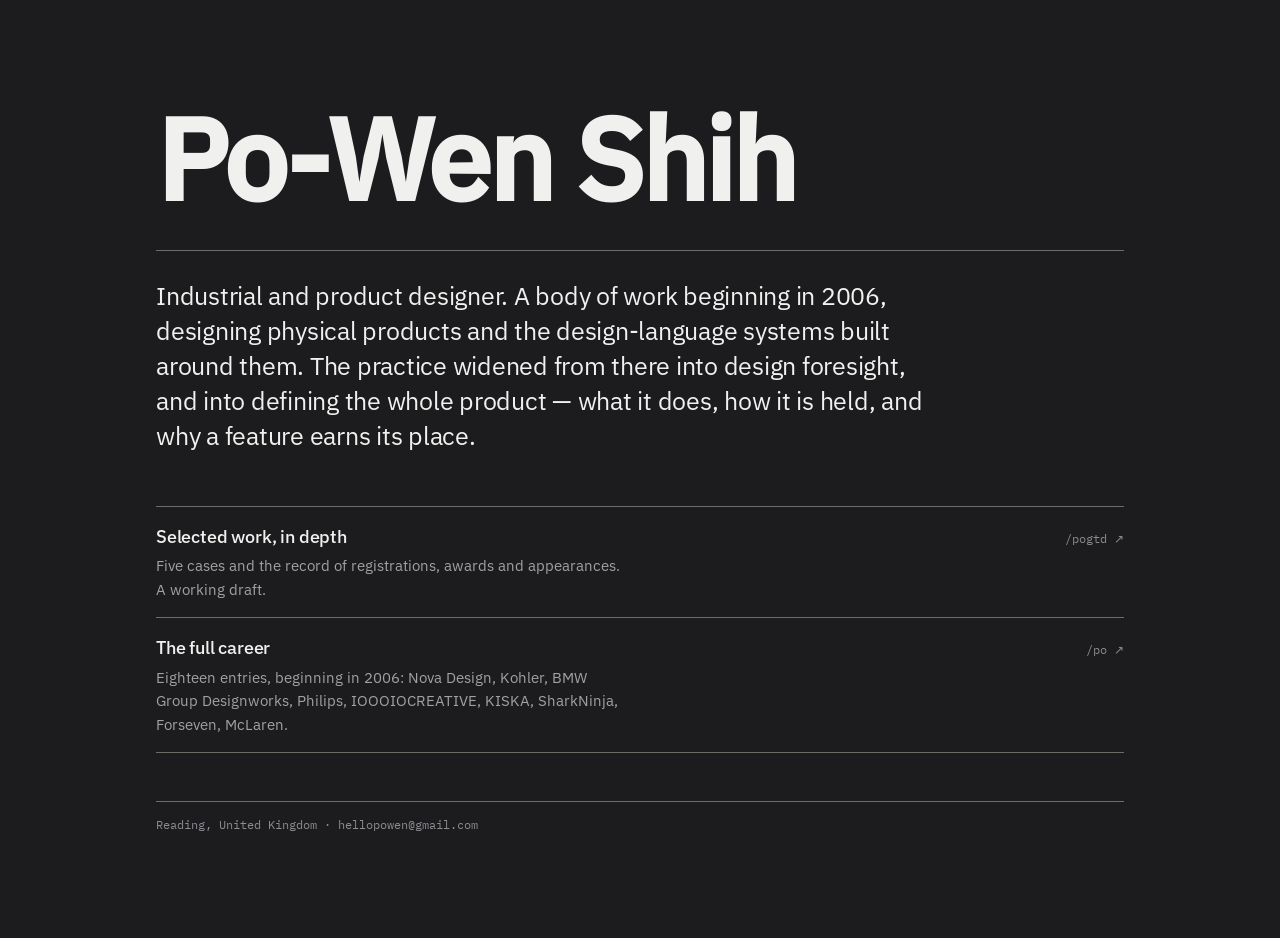
==== commit a91d668a: "Align root and poref: IBM Plex, corrected palette, honest door labels" ====
--- a/index.html
+++ b/index.html
@@ -4,22 +4,20 @@
 <meta charset="UTF-8">
 <meta name="viewport" content="width=device-width, initial-scale=1, viewport-fit=cover">
 <title>Po-Wen Shih &mdash; Industrial &amp; Product Designer</title>
-<meta name="description" content="Po-Wen Shih, industrial and product designer. Twenty years designing physical products and the design-language systems around them. Reading, United Kingdom.">
+<meta name="description" content="Po-Wen Shih, industrial and product designer. A body of work beginning in 2006, designing physical products and the design-language systems around them. Reading, United Kingdom.">
 <meta name="author" content="Po-Wen Shih">
 <meta name="robots" content="noindex, nofollow">
 <meta name="googlebot" content="noindex, nofollow">
-<meta name="theme-color" content="#faf9f6" media="(prefers-color-scheme: light)">
-<meta name="theme-color" content="#161412" media="(prefers-color-scheme: dark)">
+<meta name="theme-color" content="#1c1c1f" media="(prefers-color-scheme: light)">
+<meta name="theme-color" content="#1c1c1f" media="(prefers-color-scheme: dark)">
 <link rel="canonical" href="https://hellopowen.github.io/">
 <meta property="og:type" content="website">
 <meta property="og:title" content="Po-Wen Shih &mdash; Industrial &amp; Product Designer">
-<meta property="og:description" content="Industrial and product designer. Twenty years designing physical products and the design-language systems around them.">
+<meta property="og:description" content="Industrial and product designer. A body of work beginning in 2006, designing physical products and the design-language systems around them.">
 <meta property="og:url" content="https://hellopowen.github.io/">
 <link rel="icon" href="data:image/svg+xml,%3Csvg xmlns='http://www.w3.org/2000/svg' viewBox='0 0 64 64'%3E%3Crect width='64' height='64' rx='14' fill='%23b5432a'/%3E%3Ctext x='32' y='47' font-family='Arial Narrow, Arial, sans-serif' font-size='42' font-weight='bold' fill='%23f2efe9' text-anchor='middle'%3EP%3C/text%3E%3C/svg%3E">
 
-<link rel="preconnect" href="https://fonts.googleapis.com">
-<link rel="preconnect" href="https://fonts.gstatic.com" crossorigin>
-<link rel="stylesheet" href="https://fonts.googleapis.com/css2?family=Space+Grotesk:wght@400;500;700&amp;family=Space+Mono&amp;display=swap">
+
 <link rel="stylesheet" href="assets/css/site.css">
 </head>
 <body>
@@ -30,18 +28,18 @@
   <div class="wrap">
     <h1 class="display">Po-Wen Shih</h1>
     <p class="lede">
-      Industrial and product designer. Twenty years designing physical products
+      Industrial and product designer. A body of work beginning in 2006, designing physical products
       and the design-language systems built around them. The practice widened
-      from there into design strategy, design foresight, and the definition of
-      what a product and its experience should be.
+      from there into design foresight, and into defining the whole product &mdash;
+      what it does, how it is held, and why a feature earns its place.
     </p>
 
     <ul class="doors">
       <li>
         <a href="https://hellopowen.github.io/pogtd/">
           <span>
-            <span class="t">The condensed portfolio</span>
-            <span class="d">Selected work, and the record.</span>
+            <span class="t">Selected work, in depth</span>
+            <span class="d">Five cases and the record of registrations, awards and appearances. A working draft.</span>
           </span>
           <span class="src">/pogtd &nearr;</span>
         </a>
@@ -49,8 +47,8 @@
       <li>
         <a href="https://hellopowen.github.io/po/">
           <span>
-            <span class="t">The full portfolio</span>
-            <span class="d">Eighteen entries across twenty years: Nova Design, Kohler, BMW Group Designworks, Philips, IOOOIOCREATIVE, KISKA, SharkNinja, Forseven, McLaren.</span>
+            <span class="t">The full career</span>
+            <span class="d">Eighteen entries, beginning in 2006: Nova Design, Kohler, BMW Group Designworks, Philips, IOOOIOCREATIVE, KISKA, SharkNinja, Forseven, McLaren.</span>
           </span>
           <span class="src">/po &nearr;</span>
         </a>
--- a/assets/css/site.css
+++ b/assets/css/site.css
@@ -1,3 +1,9 @@
+
+/* ── IBM Plex, self-hosted — aligned with pogtd/poref (DR-180) ── */
+@font-face{font-family:"IBM Plex Sans";src:url("fonts/ibm-plex-sans-latin-300-normal.woff2") format("woff2");font-weight:300;font-style:normal;font-display:swap}
+@font-face{font-family:"IBM Plex Sans";src:url("fonts/ibm-plex-sans-latin-400-normal.woff2") format("woff2");font-weight:400;font-style:normal;font-display:swap}
+@font-face{font-family:"IBM Plex Sans";src:url("fonts/ibm-plex-sans-latin-500-normal.woff2") format("woff2");font-weight:500;font-style:normal;font-display:swap}
+@font-face{font-family:"IBM Plex Mono";src:url("fonts/ibm-plex-mono-latin-400-normal.woff2") format("woff2");font-weight:400;font-style:normal;font-display:swap}
 /* ==========================================================================
    Po-Wen Shih — site_poweb_v3 · one stylesheet, four pages
    2026-08-04
@@ -16,20 +22,19 @@
 /* ---------- Tokens ------------------------------------------------------- */
 
 :root{
-  --paper:  #faf9f6;
-  --ink:    #1b1917;
-  --ink-2:  #45403a;
-  --ink-3:  #6c655d;
-
-  --accent:   #b5432a;
-  --accent-2: #8e3320;
-
-  --rule: #e2ddd4;
-  --wash: #eae4d8;
-
-  --sans: "Space Grotesk", -apple-system, BlinkMacSystemFont, "Segoe UI",
-          Helvetica, Arial, sans-serif;
-  --mono: "Space Mono", ui-monospace, SFMono-Regular, Menlo, Consolas, monospace;
+  --paper:  #1c1c1f;
+  --ink:    #f0f0ee;
+  --ink-2:  #a1a1a4;
+  --ink-3:  #8b8b90;
+
+  --accent:   #f0f0ee;
+  --accent-2: #a1a1a4;
+
+  --rule: #6d6d68;
+  --wash: #252529;
+
+  --sans: "IBM Plex Sans", Arial, Helvetica, sans-serif;
+  --mono: "IBM Plex Mono", SFMono-Regular, Consolas, "Liberation Mono", monospace;
 
   /* fluid scale — t-00 is the mono apparatus, t-06 the hero */
   --t-00: clamp(11.5px, .6rem + .18vw, 13px);
@@ -436,6 +441,7 @@
 .site-foot{ border-top:1px solid var(--rule); }
 .site-foot .wrap{ padding-block:clamp(52px,9vw,104px); }
 .site-foot p{ color:var(--ink-2); font-size:var(--t-01); max-width:62ch; }
+.site-foot p.pull{ color:var(--ink); font-size:var(--t-03); max-width:34ch; }
 .site-foot .display{ margin-bottom:clamp(24px,4vw,40px); }
 .fine{ font-size:var(--t-00); color:var(--ink-3); max-width:70ch; }
 
@@ -755,3 +761,8 @@
 /* F09: the index's fastest object — titles up, gloss quiet */
 .index a .t{ font-size:var(--t-03); font-weight:500; }
 .hero .cite{ max-width:52ch; margin:clamp(18px,2.6vw,26px) 0; }
+
+/* v3.2 — the record as apparatus: a lead sentence inside the standing register */
+.standing-lead{ margin:0; font-size:var(--t-02); line-height:1.4; color:var(--ink-2); max-width:56ch; }
+.standing-lead .fig{ font-size:1.1em; }
+.standing-lead strong{ color:var(--ink); font-weight:700; }
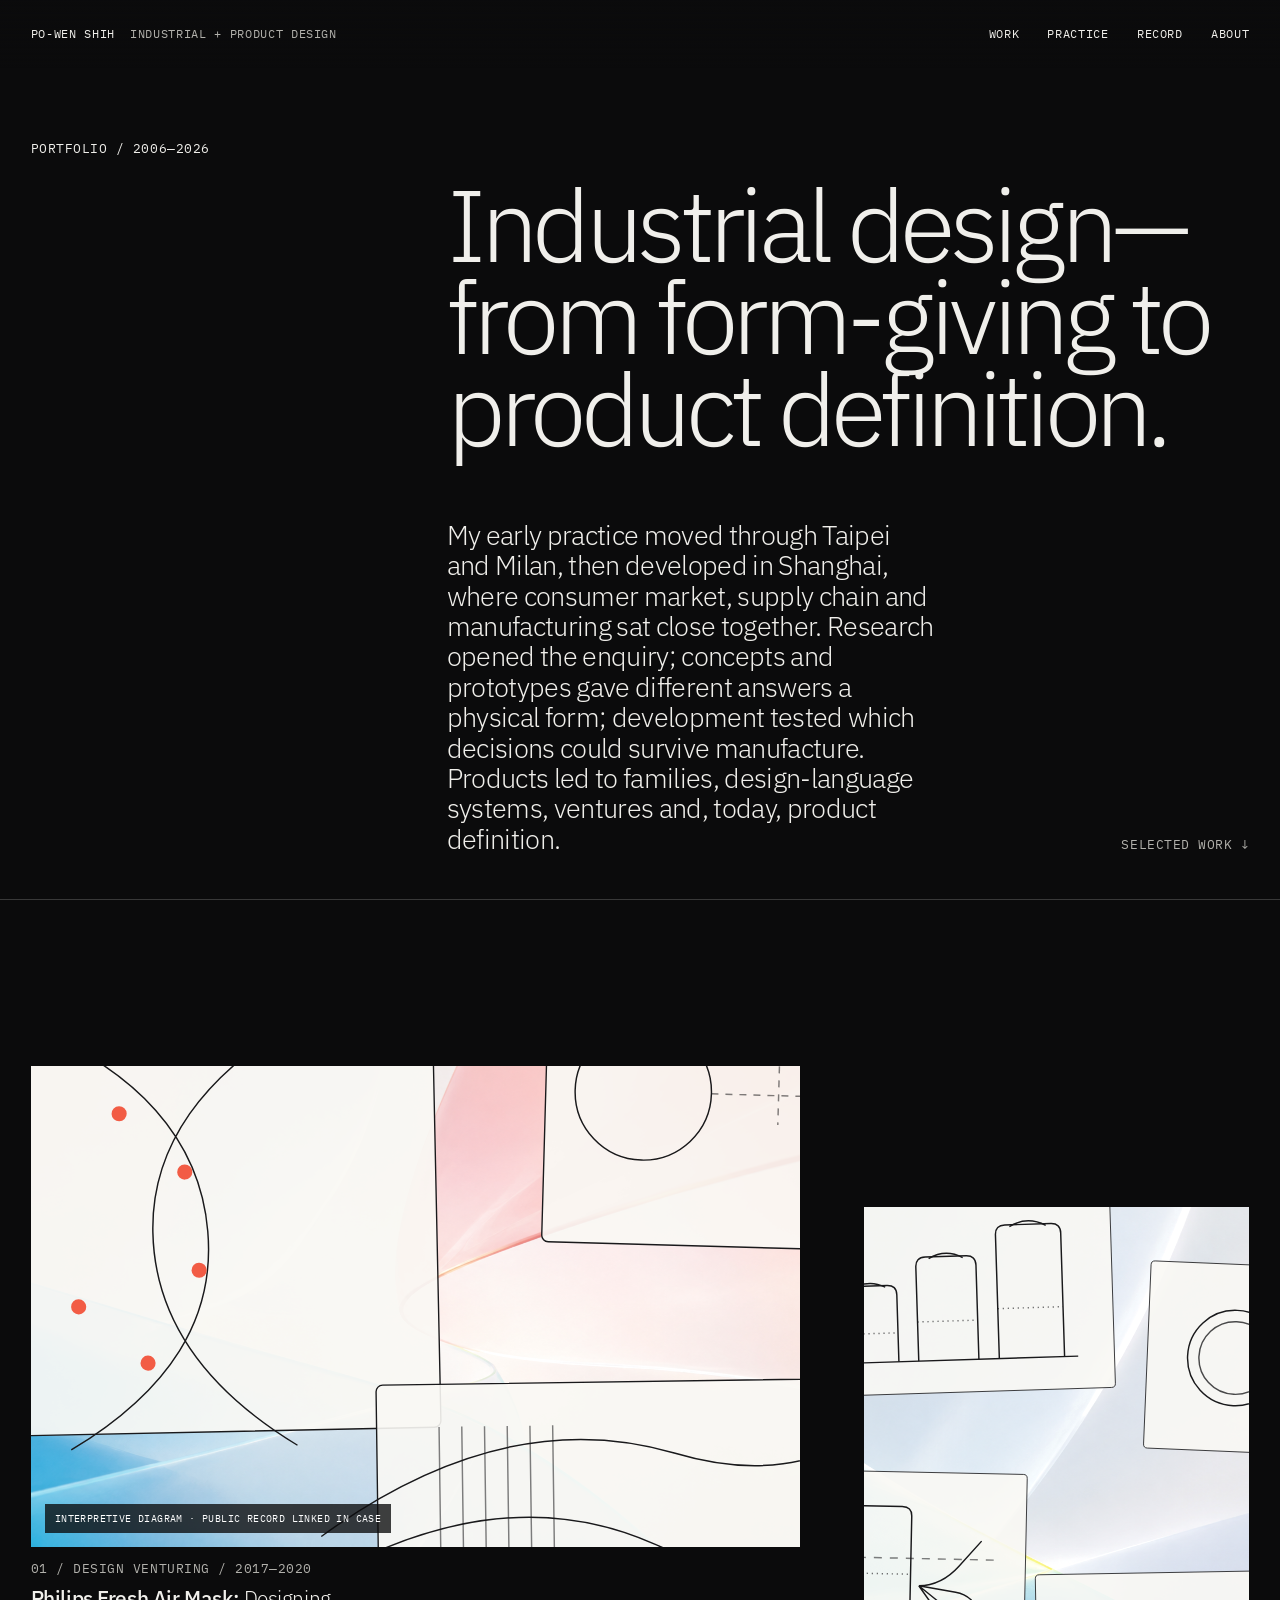
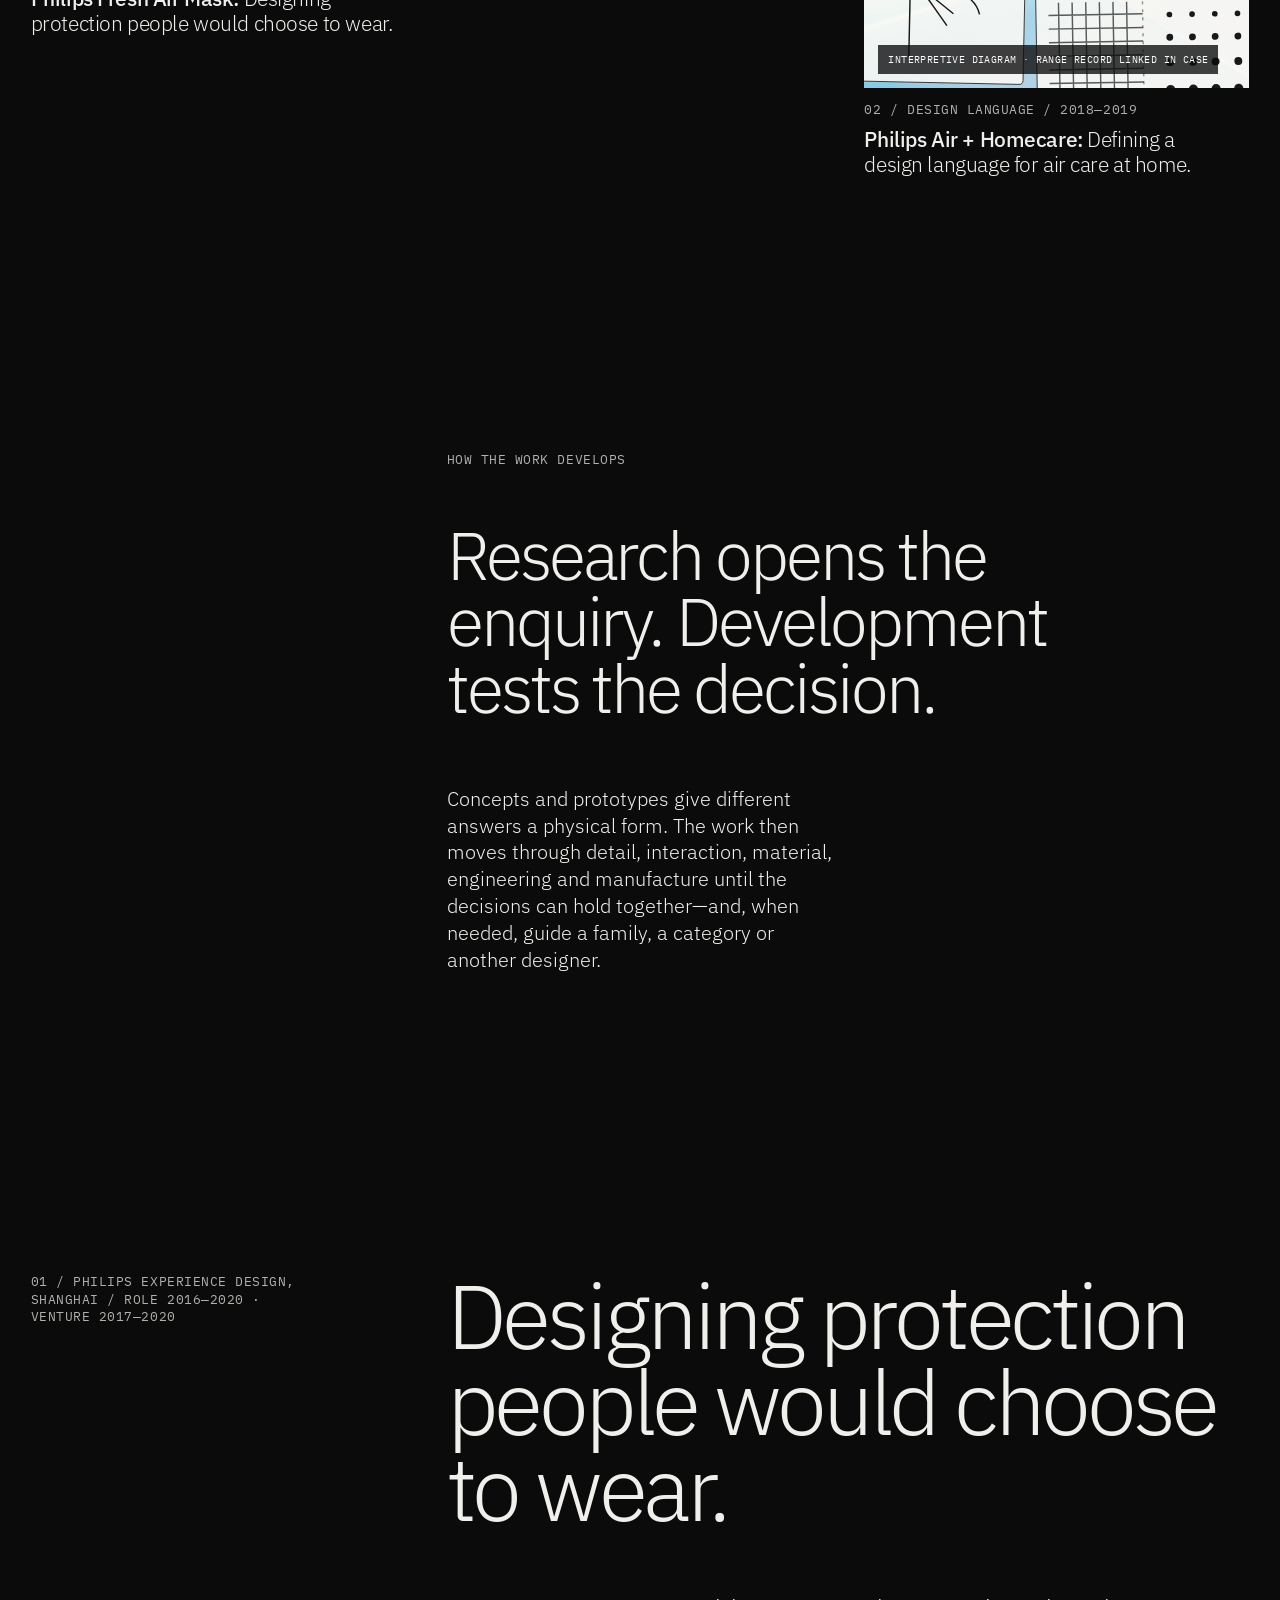
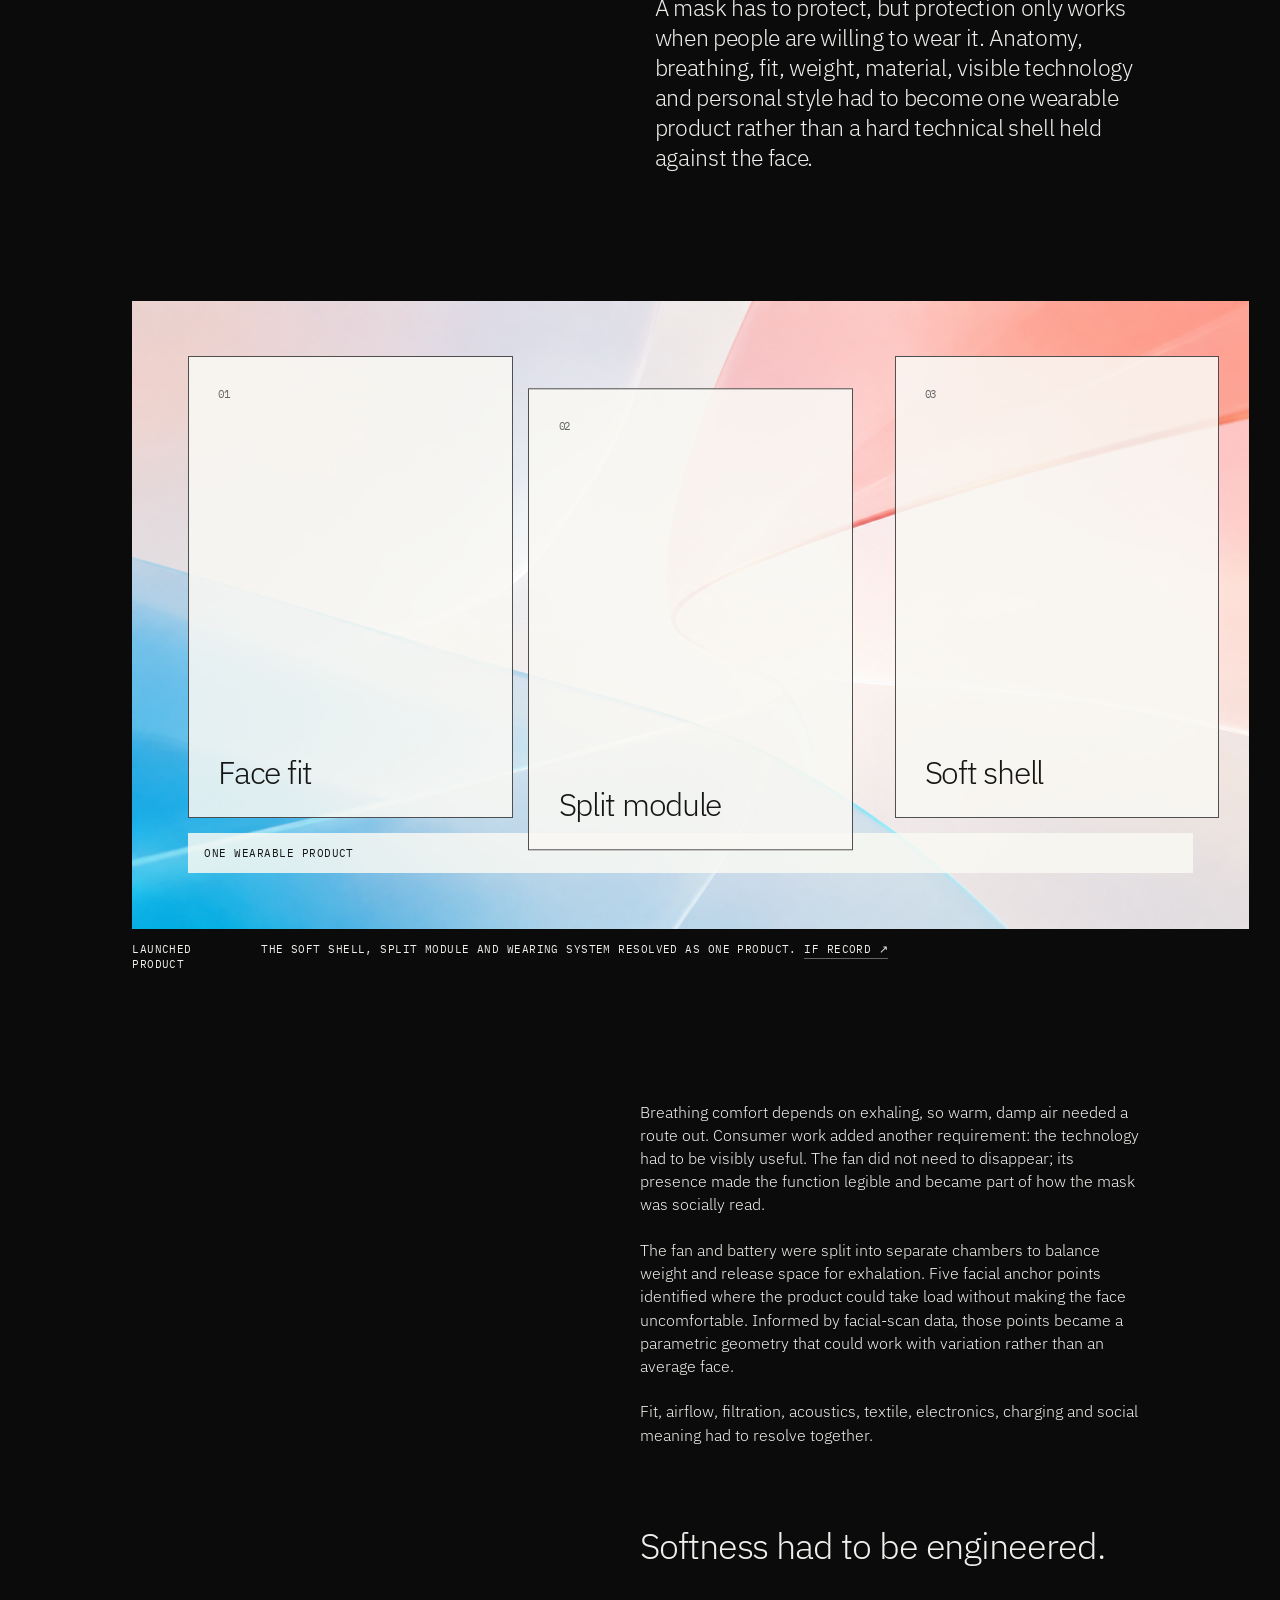
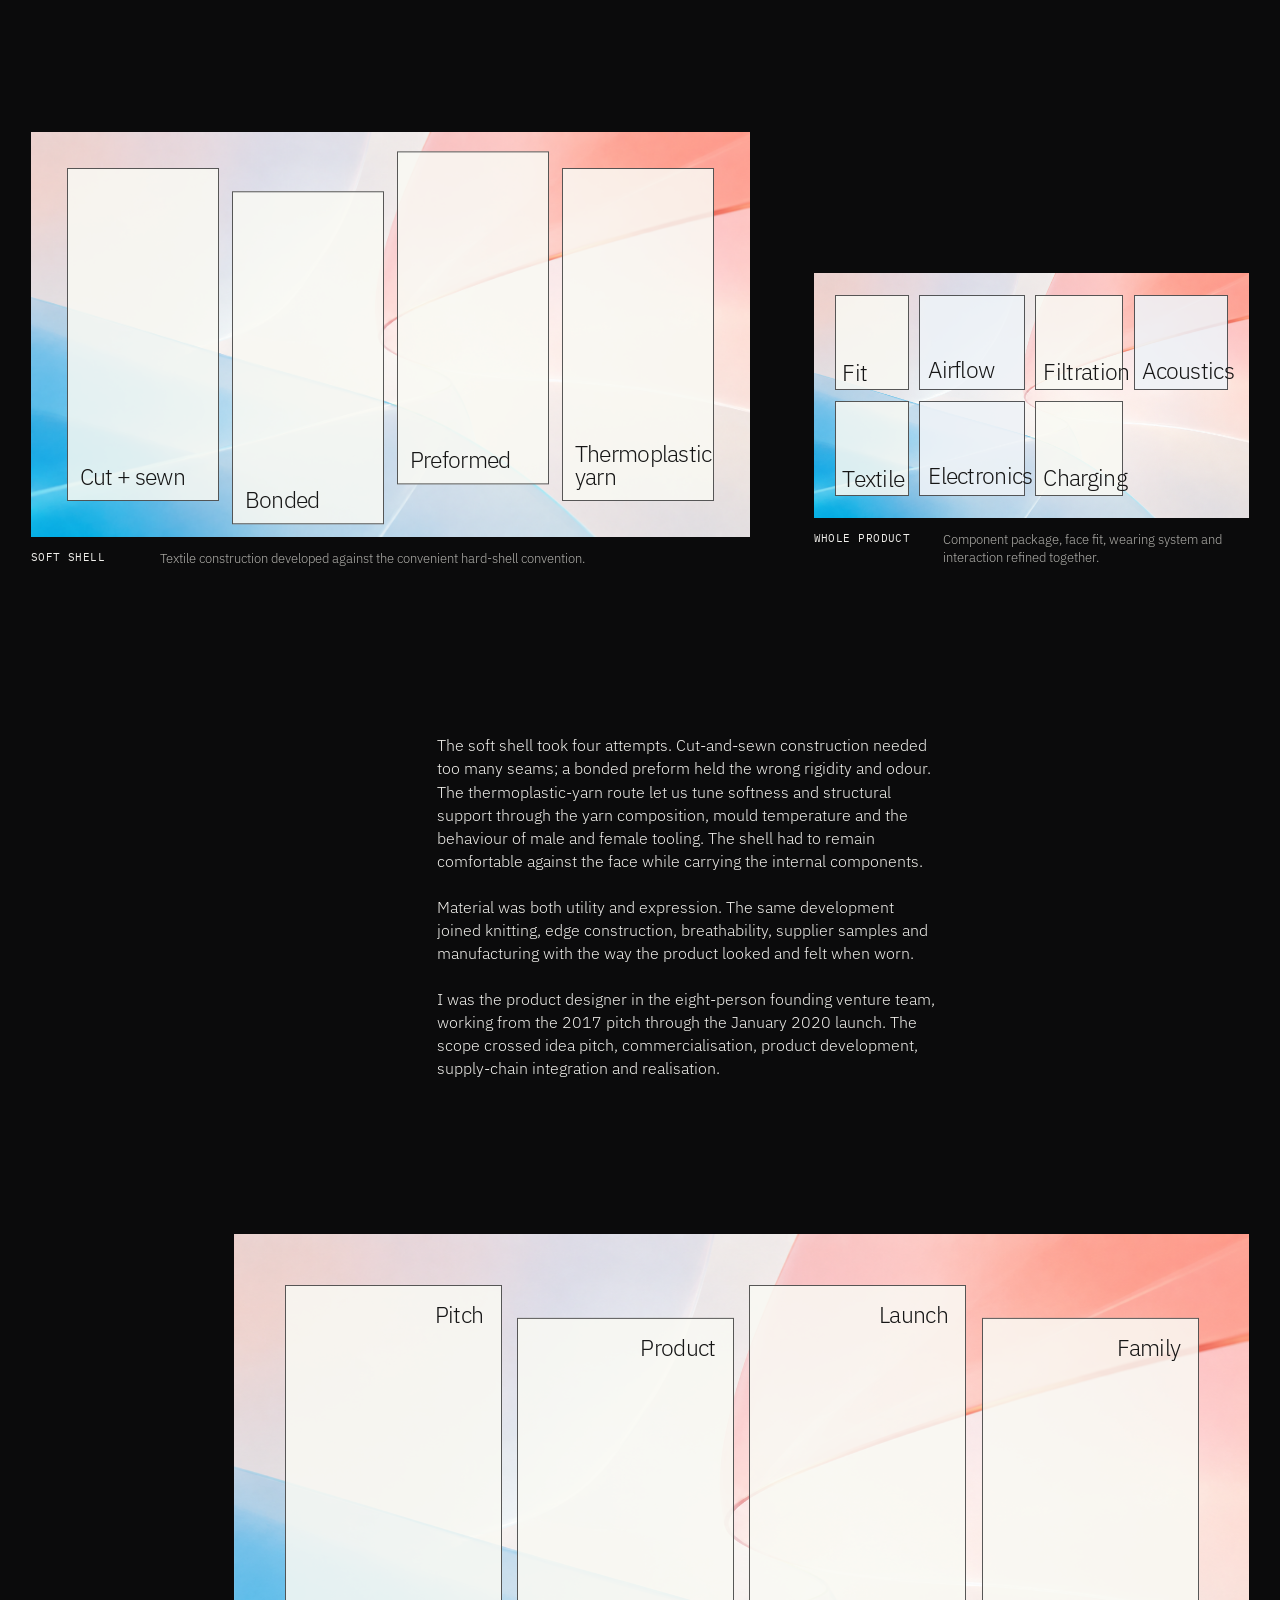
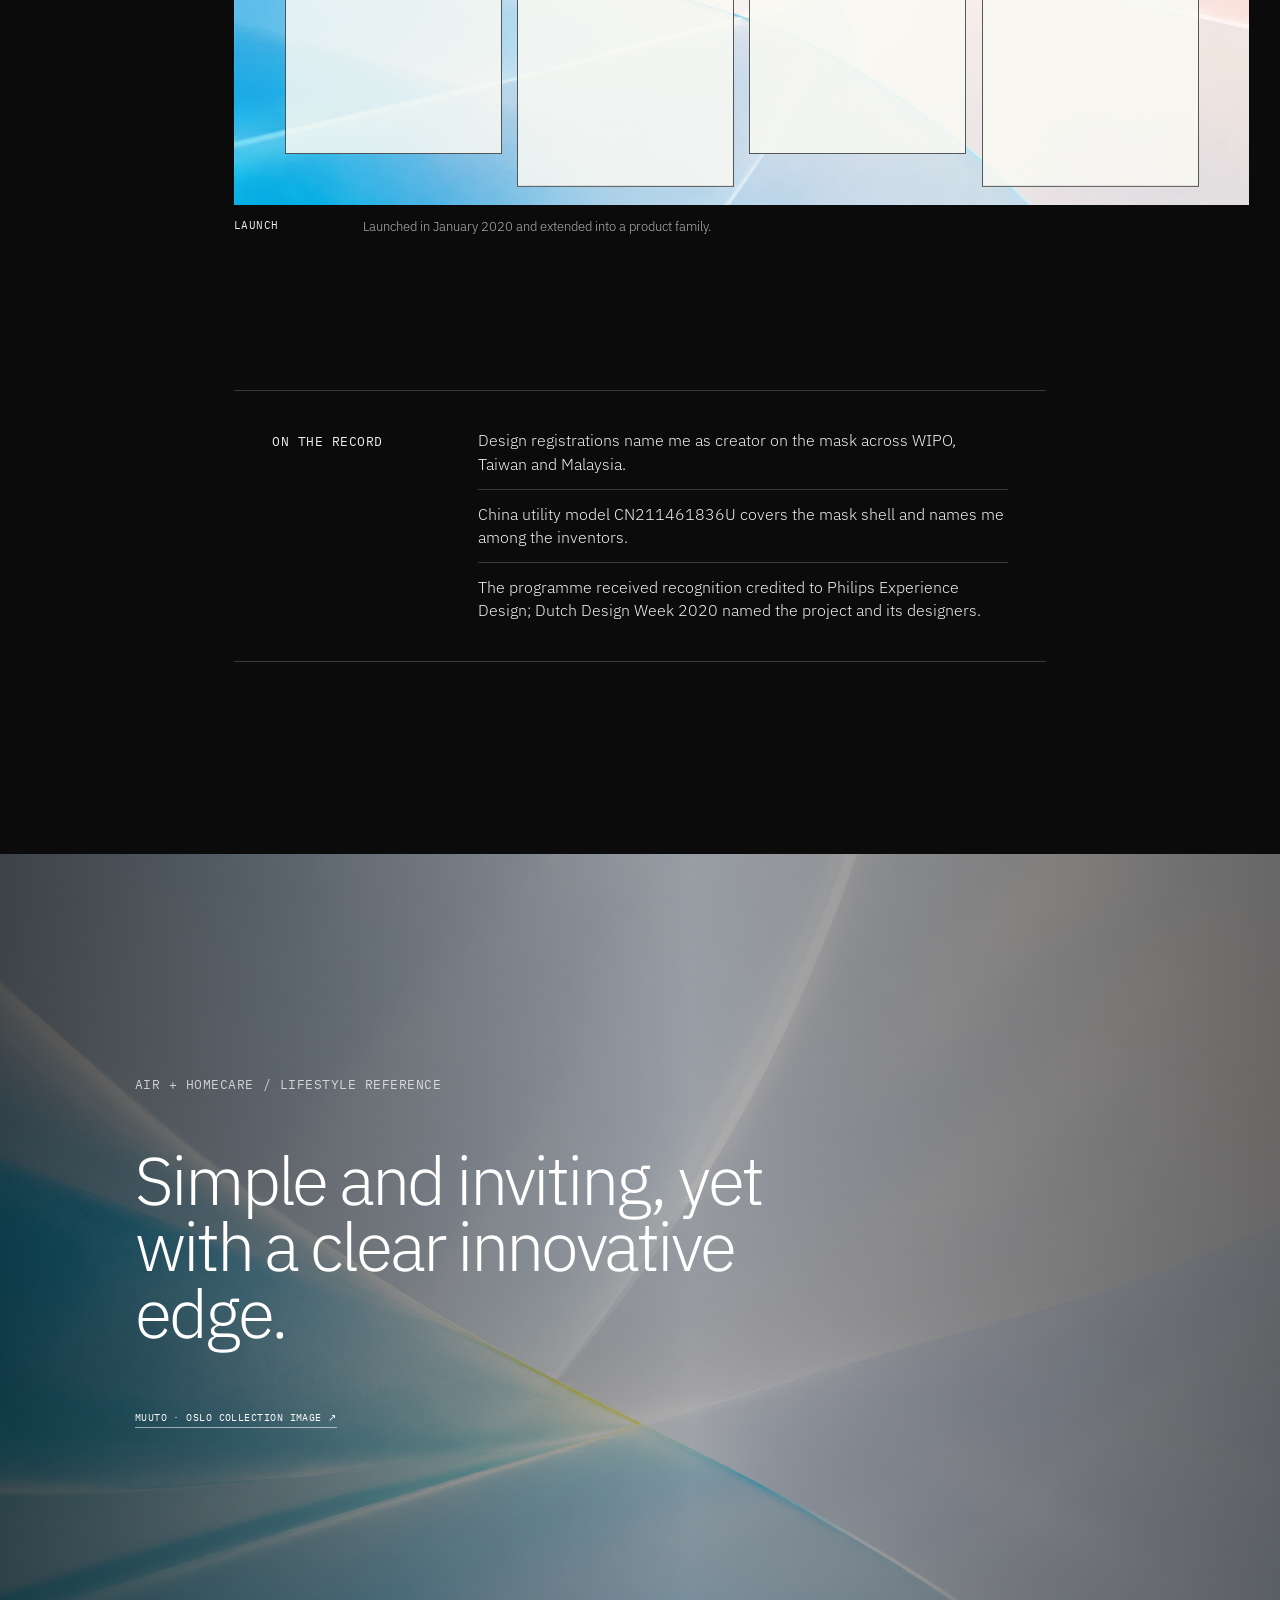
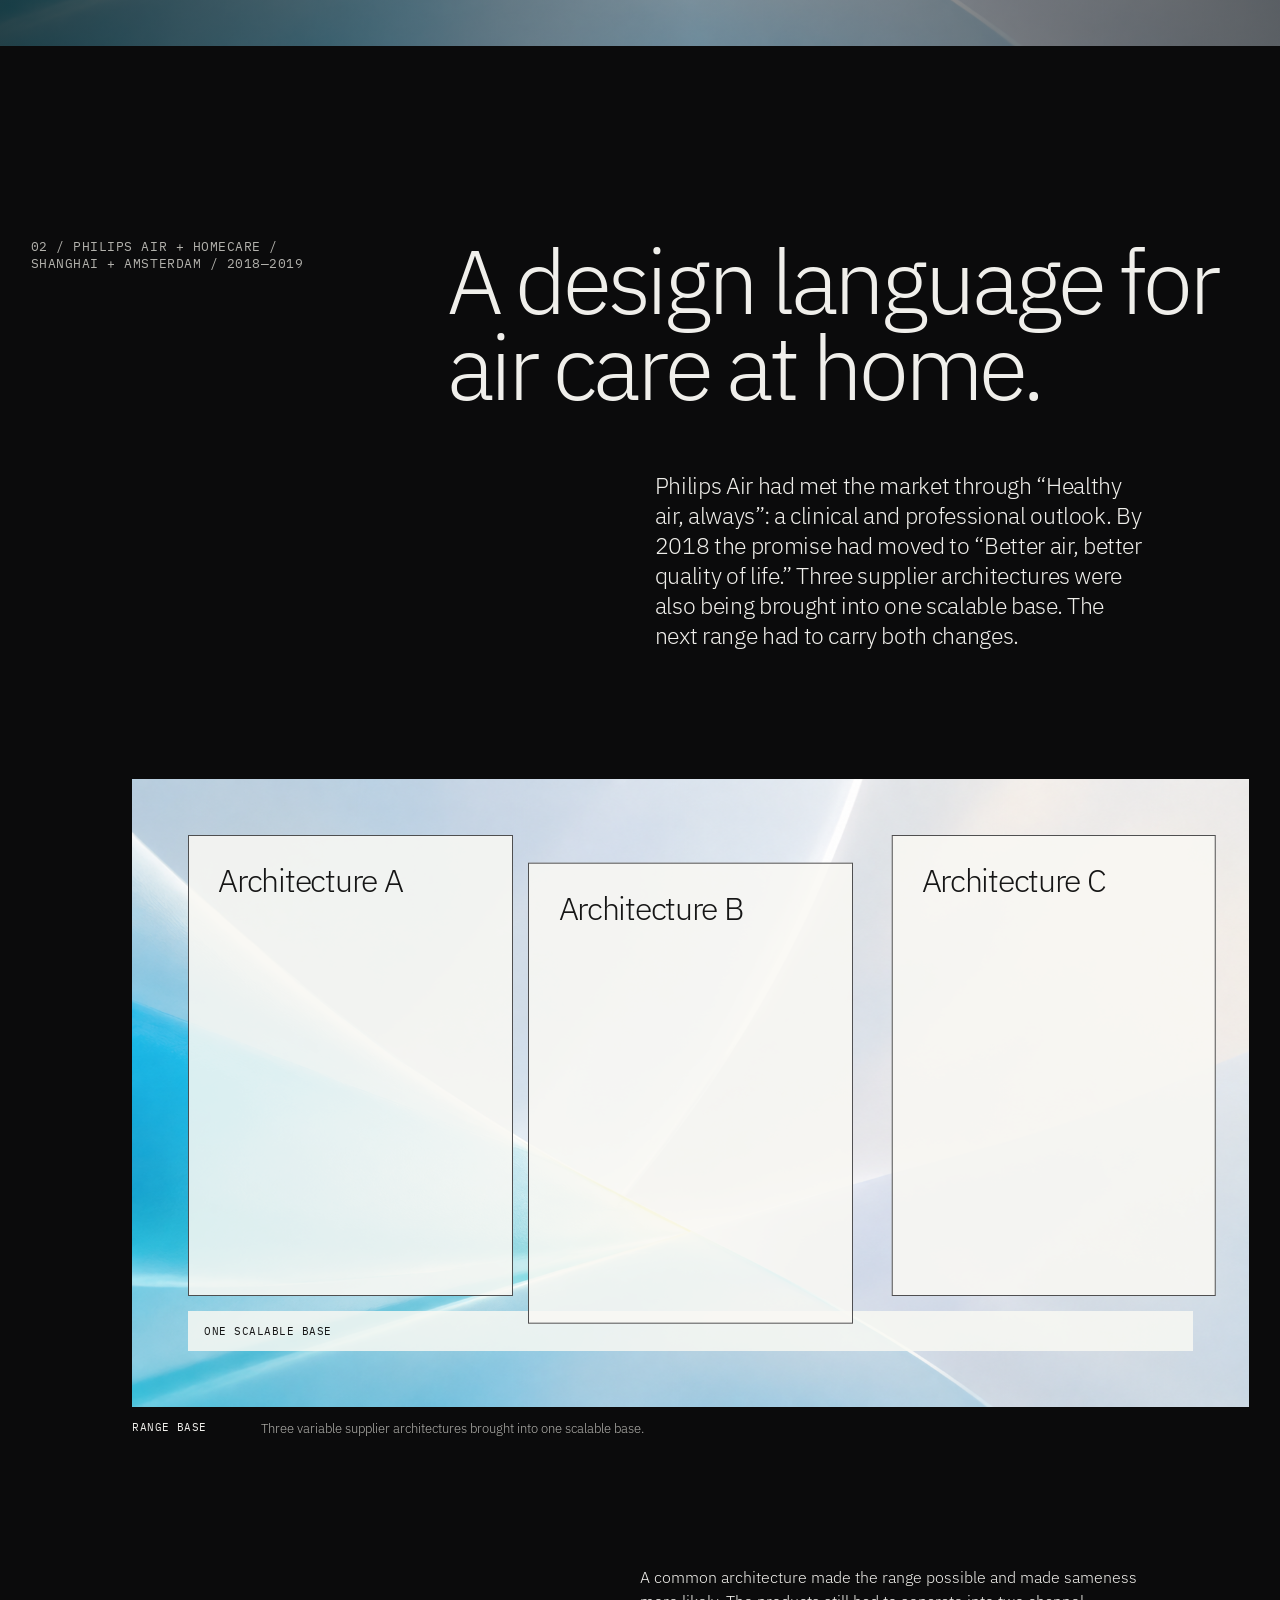
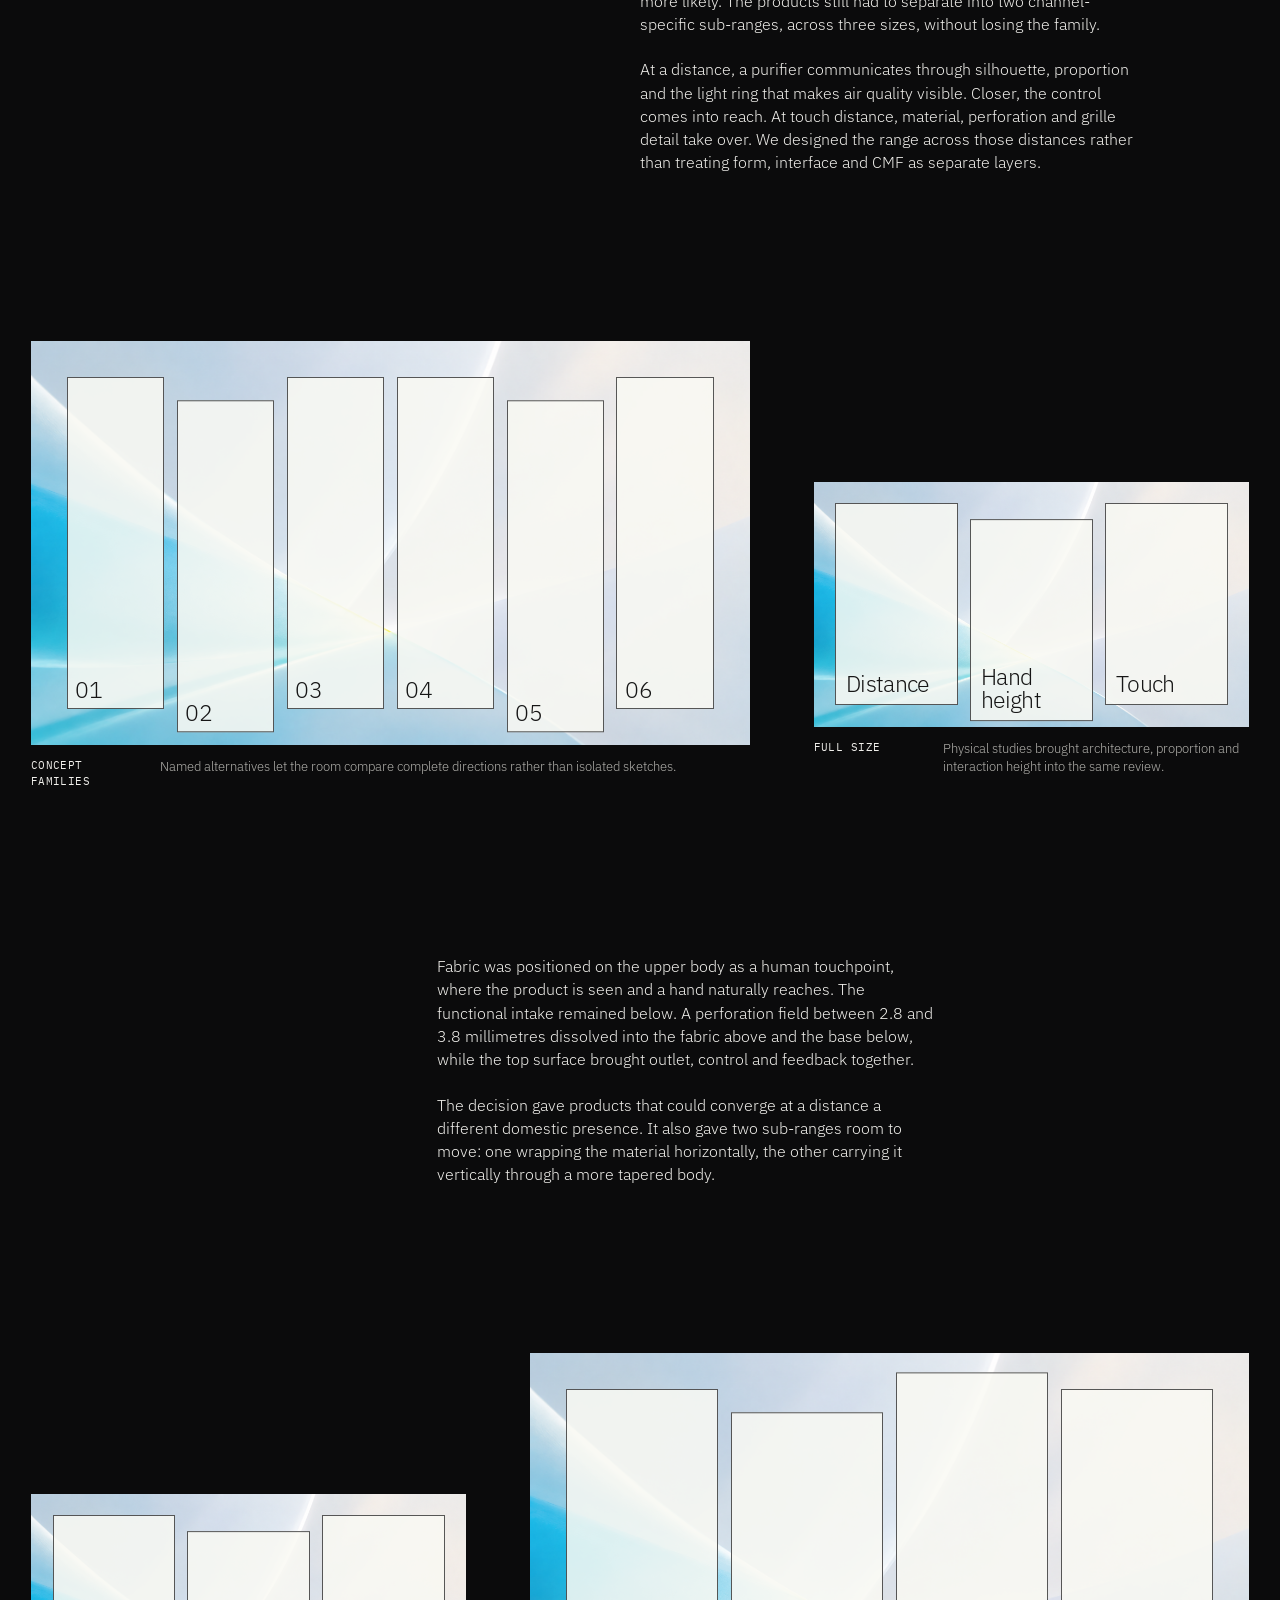
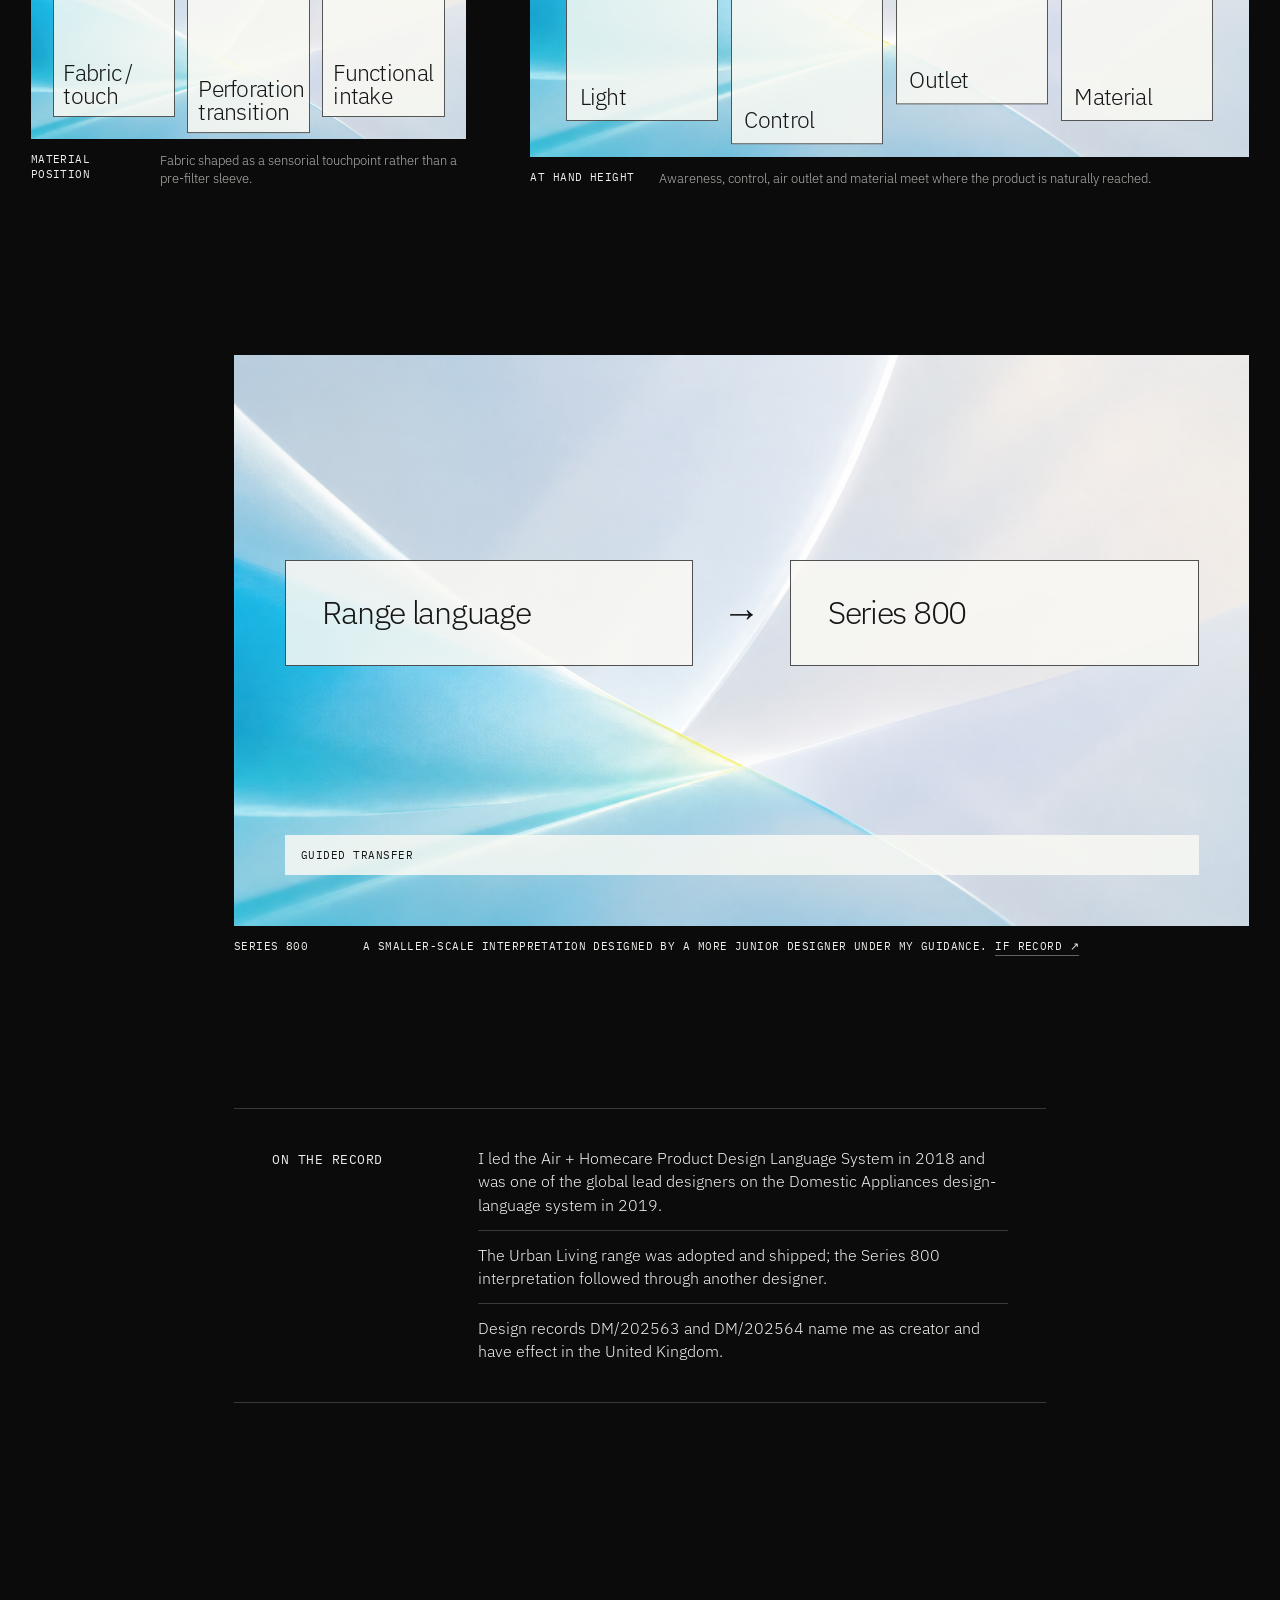
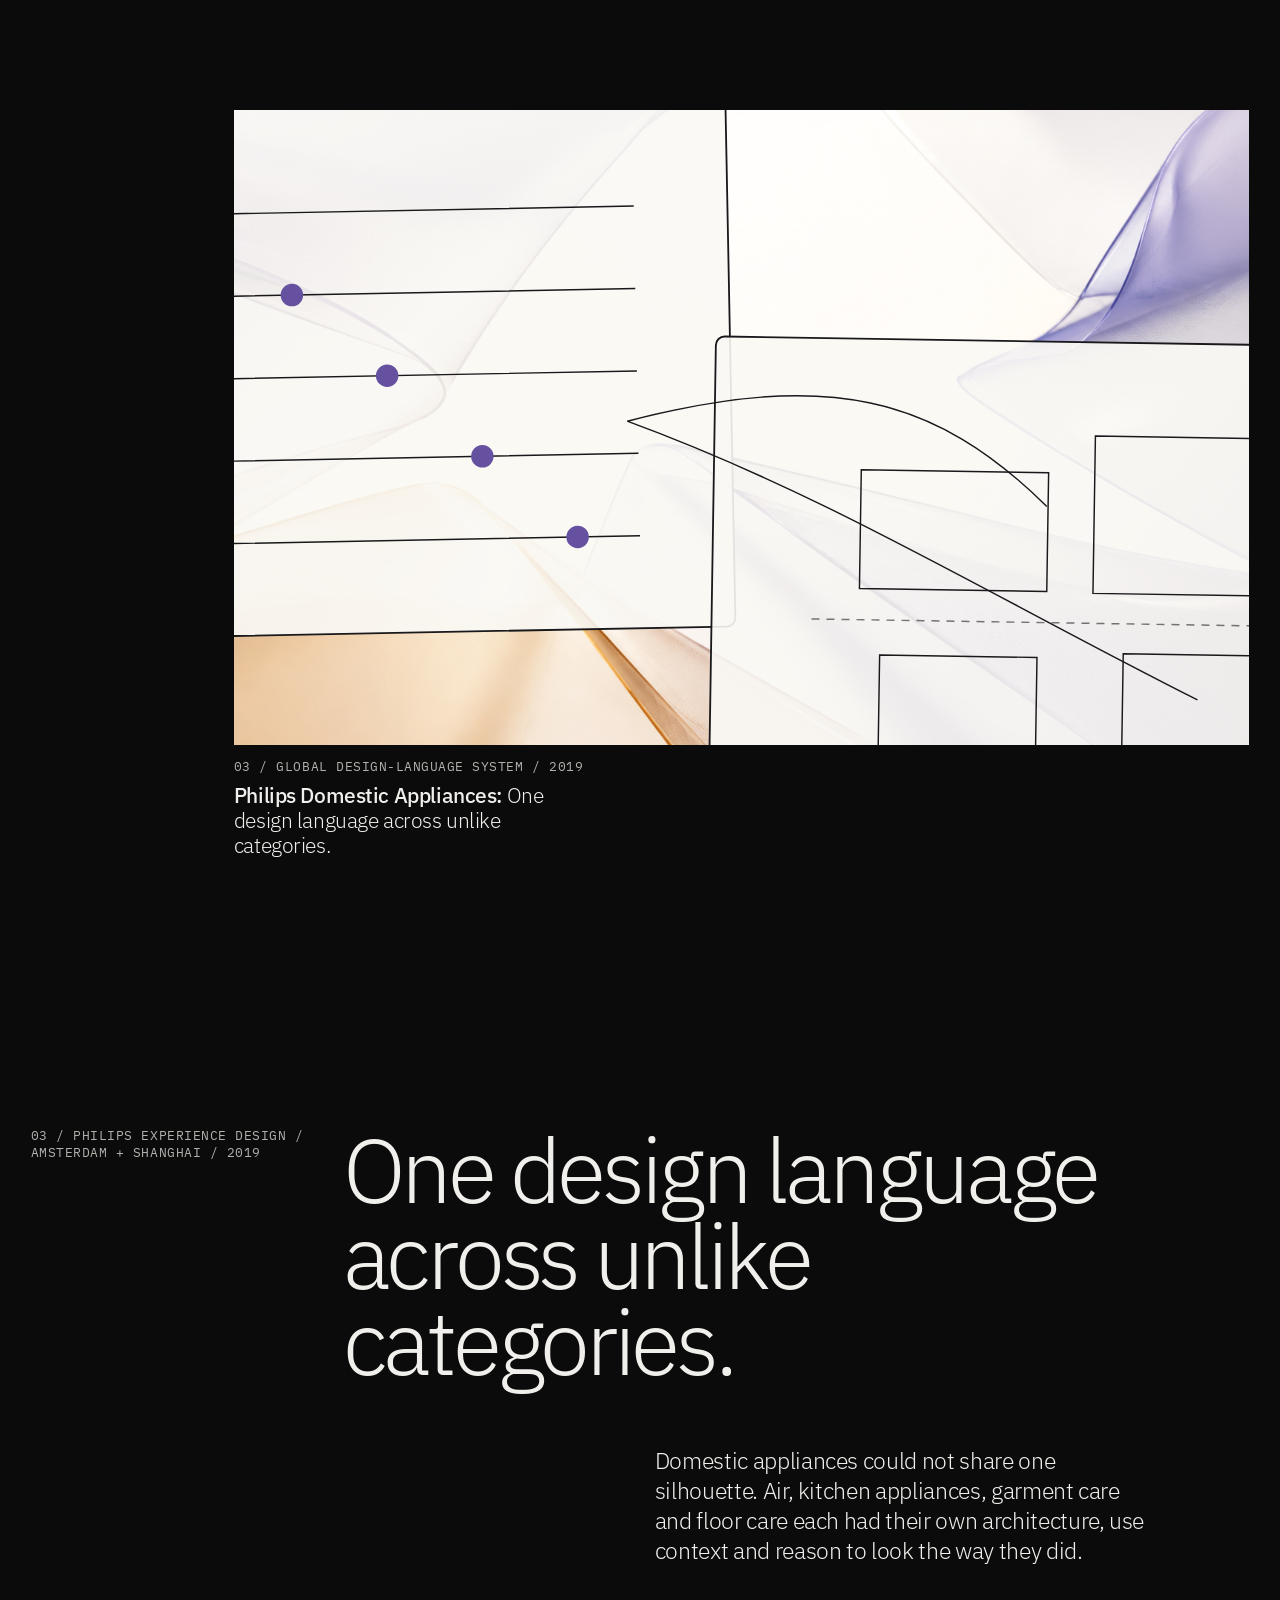
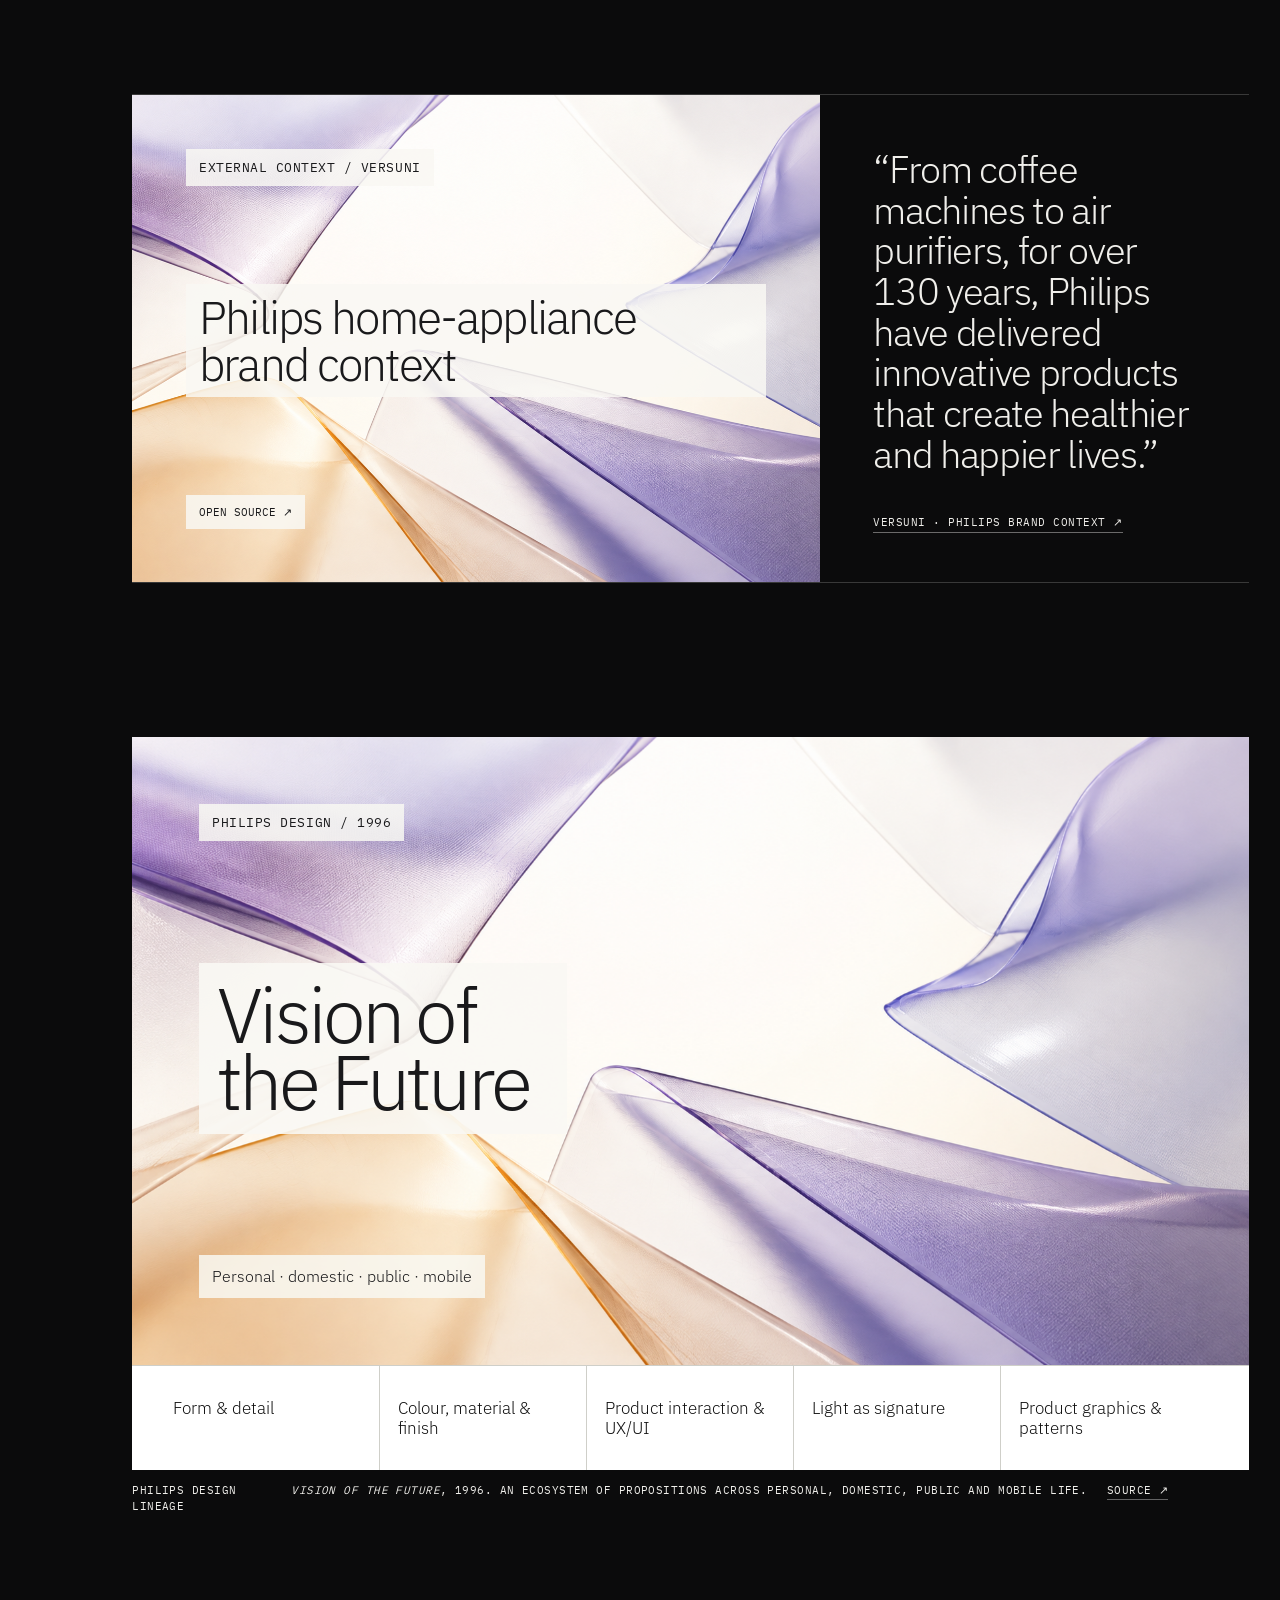
==== commit 4f619461: "Build rights-safe public portfolio candidate Rebuild from the current public ancestor with current w" ====
--- a/index.html
+++ b/index.html
@@ -1,63 +1,566 @@
-<!DOCTYPE html>
+<!doctype html>
 <html lang="en">
 <head>
-<meta charset="UTF-8">
-<meta name="viewport" content="width=device-width, initial-scale=1, viewport-fit=cover">
-<title>Po-Wen Shih &mdash; Industrial &amp; Product Designer</title>
-<meta name="description" content="Po-Wen Shih, industrial and product designer. A body of work beginning in 2006, designing physical products and the design-language systems around them. Reading, United Kingdom.">
-<meta name="author" content="Po-Wen Shih">
-<meta name="robots" content="noindex, nofollow">
-<meta name="googlebot" content="noindex, nofollow">
-<meta name="theme-color" content="#1c1c1f" media="(prefers-color-scheme: light)">
-<meta name="theme-color" content="#1c1c1f" media="(prefers-color-scheme: dark)">
-<link rel="canonical" href="https://hellopowen.github.io/">
-<meta property="og:type" content="website">
-<meta property="og:title" content="Po-Wen Shih &mdash; Industrial &amp; Product Designer">
-<meta property="og:description" content="Industrial and product designer. A body of work beginning in 2006, designing physical products and the design-language systems around them.">
-<meta property="og:url" content="https://hellopowen.github.io/">
-<link rel="icon" href="data:image/svg+xml,%3Csvg xmlns='http://www.w3.org/2000/svg' viewBox='0 0 64 64'%3E%3Crect width='64' height='64' rx='14' fill='%23b5432a'/%3E%3Ctext x='32' y='47' font-family='Arial Narrow, Arial, sans-serif' font-size='42' font-weight='bold' fill='%23f2efe9' text-anchor='middle'%3EP%3C/text%3E%3C/svg%3E">
-
-
-<link rel="stylesheet" href="assets/css/site.css">
+  <meta charset="utf-8">
+  <meta name="viewport" content="width=device-width, initial-scale=1, viewport-fit=cover">
+  <title>Po-Wen Shih — Industrial design from form-giving to product definition</title>
+  <meta name="description" content="Po-Wen Shih: industrial and product design from form-giving to product definition, across products, ranges, ventures and design-language systems.">
+  <meta name="author" content="Po-Wen Shih">
+  <meta name="robots" content="noindex, nofollow">
+  <meta name="theme-color" content="#0b0b0c">
+  <link rel="canonical" href="https://hellopowen.github.io/">
+  <link rel="stylesheet" href="assets/portfolio/css/site.css?v=6.13">
 </head>
 <body>
-
-<a class="skip" href="#main">Skip to content</a>
-
-<main class="landing" id="main">
-  <div class="wrap">
-    <h1 class="display">Po-Wen Shih</h1>
-    <p class="lede">
-      Industrial and product designer. A body of work beginning in 2006, designing physical products
-      and the design-language systems built around them. The practice widened
-      from there into design foresight, and into defining the whole product &mdash;
-      what it does, how it is held, and why a feature earns its place.
-    </p>
-
-    <ul class="doors">
-      <li>
-        <a href="https://hellopowen.github.io/pogtd/">
-          <span>
-            <span class="t">Selected work, in depth</span>
-            <span class="d">Five cases and the record of registrations, awards and appearances. A working draft.</span>
-          </span>
-          <span class="src">/pogtd &nearr;</span>
+  <a class="skip" href="#main">Skip to content</a>
+
+  <header class="site-header">
+    <a class="identity" href="#top" aria-label="Po-Wen Shih, top of page">
+      <span>PO-WEN SHIH</span>
+      <small>INDUSTRIAL + PRODUCT DESIGN</small>
+    </a>
+    <nav aria-label="Primary navigation">
+      <a href="#work">Work</a>
+      <a href="#practice">Practice</a>
+      <a href="#record">Record</a>
+      <a href="#about">About</a>
+    </nav>
+  </header>
+
+  <main id="main">
+    <section class="hero" id="top">
+      <div class="hero-index mono">Portfolio / 2006—2026</div>
+      <h1>Industrial design—<br>from form-giving to product definition.</h1>
+      <p class="hero-statement">My early practice moved through Taipei and Milan, then developed in Shanghai, where consumer market, supply chain and manufacturing sat close together. Research opened the enquiry; concepts and prototypes gave different answers a physical form; development tested which decisions could survive manufacture. Products led to families, design-language systems, ventures and, today, product definition.</p>
+      <a class="down mono" href="#work">Selected work <span aria-hidden="true">↓</span></a>
+    </section>
+
+    <section class="work-grid" id="work" aria-label="Selected work">
+      <a class="work-card work-card--wide" href="#mask">
+        <div class="work-graphic work-graphic--editorial work-graphic--mask" role="img" aria-label="Interpretive drawing of facial load points, balanced component masses, membrane and airflow">
+          <img src="assets/portfolio/img/editorial/mask-field-v2.png" alt="" width="1672" height="941">
+          <svg viewBox="0 0 1000 625" aria-hidden="true">
+            <g class="editorial-card mask-card--void">
+              <rect x="-90" y="40" width="620" height="410" rx="7"/>
+              <path class="mask-void" d="M104 18c112 48 178 122 184 220 6 92-43 167-149 228m248-448c-99 54-157 128-157 220 0 90 49 165 148 228"/>
+              <g class="mask-points"><circle cx="197" cy="112" r="8"/><circle cx="265" cy="175" r="8"/><circle cx="278" cy="279" r="8"/><circle cx="222" cy="376" r="8"/><circle cx="150" cy="315" r="8"/></g>
+            </g>
+            <g class="editorial-card mask-card--balance">
+              <rect x="590" y="-70" width="510" height="330" rx="7"/>
+              <circle cx="693" cy="99" r="72"/><circle cx="979" cy="99" r="72"/>
+              <path class="mask-balance" d="M765 99h142M836 68v62"/>
+            </g>
+            <g class="editorial-card mask-card--airflow">
+              <rect x="420" y="345" width="670" height="335" rx="7"/>
+              <path class="mask-flow" d="M360 504c130-92 254-120 374-83 80 25 146 21 240-34"/>
+              <path class="mask-flow mask-flow--second" d="M362 548c128-70 244-80 350-31 88 41 166 29 280-26"/>
+              <path class="mask-membrane" d="M486 390v234m24-234v234m24-234v234m24-234v234m24-234v234m24-234v234"/>
+            </g>
+          </svg>
+          <span class="work-photo-label mono">Interpretive diagram · public record linked in case</span>
+        </div>
+        <span class="work-hover">View case</span>
+        <span class="work-meta mono">01 / Design venturing / 2017—2020</span>
+        <h2><b>Philips Fresh Air Mask:</b> Designing protection people would choose to wear.</h2>
+      </a>
+      <a class="work-card work-card--narrow" href="#air">
+        <div class="work-graphic work-graphic--air" role="img" aria-label="Interpretive drawing of a scalable air-care range, light ring, interaction height, fabric and perforation">
+          <img src="assets/portfolio/img/editorial/air-field-v2.png" alt="" width="1672" height="941">
+          <svg viewBox="0 0 800 1000" aria-hidden="true">
+            <g class="air-card air-card--range">
+              <rect x="-74" y="78" width="590" height="340" rx="7"/>
+              <path d="M-15 361H452"/>
+              <path d="M40 361V243Q40 226 57 226H119Q136 226 136 243V361"/>
+              <path d="M171 361V195Q171 178 188 178H260Q277 178 277 195V361"/>
+              <path d="M313 361V143Q313 126 330 126H411Q428 126 428 143V361"/>
+              <path class="air-textile" d="M40 310H136M171 292H277M313 273H428"/>
+              <path class="air-ring" d="M60 229Q88 214 116 229M194 181Q224 164 254 181M338 129Q370 111 402 129"/>
+            </g>
+            <g class="air-card air-card--ring">
+              <rect x="505" y="210" width="330" height="330" rx="7"/>
+              <circle cx="660" cy="375" r="84"/>
+              <circle class="air-signal" cx="660" cy="375" r="64"/>
+            </g>
+            <g class="air-card air-card--touch">
+              <rect x="-35" y="500" width="405" height="370" rx="7"/>
+              <path d="M-6 826V578Q-6 561 11 561H151Q168 561 168 578V826"/>
+              <path class="air-textile" d="M-6 680H168"/>
+              <path class="air-datum" d="M-10 652H314"/>
+              <path d="M183 700c27-1 51-14 70-36l39-45m-109 81 65 10c21 3 38 18 43 38m-108-48 62 48m-62-48 51 69"/>
+            </g>
+            <g class="air-card air-card--material">
+              <rect x="300" y="672" width="570" height="264" rx="7"/>
+              <path class="air-weave" d="M340 722v162m24-162v162m24-162v162m24-162v162m24-162v162m24-162v162M322 744h166m-166 24h166m-166 24h166m-166 24h166m-166 24h166m-166 24h166"/>
+              <path class="air-transition" d="M488 722v162"/>
+              <g class="air-perf">
+                <circle cx="535" cy="746" r="5"/><circle cx="575" cy="746" r="5"/><circle cx="615" cy="746" r="5"/><circle cx="655" cy="746" r="5"/><circle cx="695" cy="746" r="5"/><circle cx="735" cy="746" r="5"/><circle cx="775" cy="746" r="5"/><circle cx="815" cy="746" r="5"/>
+                <circle cx="535" cy="786" r="6"/><circle cx="575" cy="786" r="6"/><circle cx="615" cy="786" r="6"/><circle cx="655" cy="786" r="6"/><circle cx="695" cy="786" r="6"/><circle cx="735" cy="786" r="6"/><circle cx="775" cy="786" r="6"/><circle cx="815" cy="786" r="6"/>
+                <circle cx="535" cy="830" r="7"/><circle cx="575" cy="830" r="7"/><circle cx="615" cy="830" r="7"/><circle cx="655" cy="830" r="7"/><circle cx="695" cy="830" r="7"/><circle cx="735" cy="830" r="7"/><circle cx="775" cy="830" r="7"/><circle cx="815" cy="830" r="7"/>
+                <circle cx="535" cy="878" r="8"/><circle cx="575" cy="878" r="8"/><circle cx="615" cy="878" r="8"/><circle cx="655" cy="878" r="8"/><circle cx="695" cy="878" r="8"/><circle cx="735" cy="878" r="8"/><circle cx="775" cy="878" r="8"/><circle cx="815" cy="878" r="8"/>
+              </g>
+            </g>
+          </svg>
+          <span class="work-photo-label mono">Interpretive diagram · range record linked in case</span>
+        </div>
+        <span class="work-hover">View case</span>
+        <span class="work-meta mono">02 / Design language / 2018—2019</span>
+        <h2><b>Philips Air + Homecare:</b> Defining a design language for air care at home.</h2>
+      </a>
+    </section>
+
+    <section class="proposition" id="practice">
+      <p class="mono">How the work develops</p>
+      <h2>Research opens the enquiry. Development tests the decision.</h2>
+      <p>Concepts and prototypes give different answers a physical form. The work then moves through detail, interaction, material, engineering and manufacture until the decisions can hold together—and, when needed, guide a family, a category or another designer.</p>
+    </section>
+
+    <article class="case case--mask" id="mask">
+      <header class="case-opening">
+        <p class="case-no mono">01 / Philips Experience Design, Shanghai / role 2016—2020 · venture 2017—2020</p>
+        <h2>Designing protection people would choose to wear.</h2>
+        <p class="case-lede">A mask has to protect, but protection only works when people are willing to wear it. Anatomy, breathing, fit, weight, material, visible technology and personal style had to become one wearable product rather than a hard technical shell held against the face.</p>
+      </header>
+
+      <figure class="media media--full">
+        <div class="visual-plate visual-plate--mask-system" role="img" aria-label="Face fit, split module and soft shell resolved as one wearable product">
+          <span><b>01</b>Face fit</span><span><b>02</b>Split module</span><span><b>03</b>Soft shell</span>
+          <em>One wearable product</em>
+        </div>
+        <figcaption><span>Launched product</span><span>The soft shell, split module and wearing system resolved as one product. <a href="https://ifdesign.com/en/winner-ranking/project/philips-fresh-air-mask/272677" target="_blank" rel="noreferrer">iF record ↗</a></span></figcaption>
+      </figure>
+
+      <div class="case-copy case-copy--right">
+        <p>Breathing comfort depends on exhaling, so warm, damp air needed a route out. Consumer work added another requirement: the technology had to be visibly useful. The fan did not need to disappear; its presence made the function legible and became part of how the mask was socially read.</p>
+        <p>The fan and battery were split into separate chambers to balance weight and release space for exhalation. Five facial anchor points identified where the product could take load without making the face uncomfortable. Informed by facial-scan data, those points became a parametric geometry that could work with variation rather than an average face.</p>
+        <p>Fit, airflow, filtration, acoustics, textile, electronics, charging and social meaning had to resolve together.</p>
+        <p class="pull">Softness had to be engineered.</p>
+      </div>
+
+      <div class="media-pair">
+        <figure class="media">
+          <div class="visual-plate visual-plate--mask-material" role="img" aria-label="Four material routes tested from cut and sewn through thermoplastic-yarn forming"><span>Cut + sewn</span><span>Bonded</span><span>Preformed</span><span>Thermoplastic yarn</span></div>
+          <figcaption><span>Soft shell</span> Textile construction developed against the convenient hard-shell convention.</figcaption>
+        </figure>
+        <figure class="media media--lower">
+          <div class="visual-plate visual-plate--mask-whole" role="img" aria-label="Fit, airflow, filtration, acoustics, textile, electronics and charging resolved together"><span>Fit</span><span>Airflow</span><span>Filtration</span><span>Acoustics</span><span>Textile</span><span>Electronics</span><span>Charging</span></div>
+          <figcaption><span>Whole product</span> Component package, face fit, wearing system and interaction refined together.</figcaption>
+        </figure>
+      </div>
+
+      <div class="case-copy">
+        <p>The soft shell took four attempts. Cut-and-sewn construction needed too many seams; a bonded preform held the wrong rigidity and odour. The thermoplastic-yarn route let us tune softness and structural support through the yarn composition, mould temperature and the behaviour of male and female tooling. The shell had to remain comfortable against the face while carrying the internal components.</p>
+        <p>Material was both utility and expression. The same development joined knitting, edge construction, breathability, supplier samples and manufacturing with the way the product looked and felt when worn.</p>
+        <p>I was the product designer in the eight-person founding venture team, working from the 2017 pitch through the January 2020 launch. The scope crossed idea pitch, commercialisation, product development, supply-chain integration and realisation.</p>
+      </div>
+
+      <figure class="media media--statement">
+        <div class="visual-plate visual-plate--mask-family" role="img" aria-label="A launched mask extended into a product family"><span>Pitch</span><span>Product</span><span>Launch</span><span>Family</span></div>
+        <figcaption><span>Launch</span> Launched in January 2020 and extended into a product family.</figcaption>
+      </figure>
+
+      <aside class="evidence">
+        <p class="mono">On the record</p>
+        <ul>
+          <li>Design registrations name me as creator on the mask across WIPO, Taiwan and Malaysia.</li>
+          <li>China utility model CN211461836U covers the mask shell and names me among the inventors.</li>
+          <li>The programme received recognition credited to Philips Experience Design; Dutch Design Week 2020 named the project and its designers.</li>
+        </ul>
+      </aside>
+    </article>
+
+    <section class="proposition proposition--air-context" id="air-context">
+      <p class="mono">Air + Homecare / lifestyle reference</p>
+      <h2>Simple and inviting, yet with a clear innovative edge.</h2>
+      <small class="context-source mono"><a href="https://www.muuto.com/sofa-experience2/oslo/" target="_blank" rel="noreferrer">Muuto · Oslo collection image ↗</a></small>
+    </section>
+
+    <article class="case case--air" id="air">
+      <header class="case-opening">
+        <p class="case-no mono">02 / Philips Air + Homecare / Shanghai + Amsterdam / 2018—2019</p>
+        <h2>A design language for air care at home.</h2>
+        <p class="case-lede">Philips Air had met the market through “Healthy air, always”: a clinical and professional outlook. By 2018 the promise had moved to “Better air, better quality of life.” Three supplier architectures were also being brought into one scalable base. The next range had to carry both changes.</p>
+      </header>
+
+      <figure class="media media--full">
+        <div class="visual-plate visual-plate--air-range" role="img" aria-label="Three supplier architectures brought into one scalable air-purifier base"><span>Architecture A</span><span>Architecture B</span><span>Architecture C</span><strong>One scalable base</strong></div>
+        <figcaption><span>Range base</span> Three variable supplier architectures brought into one scalable base.</figcaption>
+      </figure>
+
+      <div class="case-copy case-copy--right">
+        <p>A common architecture made the range possible and made sameness more likely. The products still had to separate into two channel-specific sub-ranges, across three sizes, without losing the family.</p>
+        <p>At a distance, a purifier communicates through silhouette, proportion and the light ring that makes air quality visible. Closer, the control comes into reach. At touch distance, material, perforation and grille detail take over. We designed the range across those distances rather than treating form, interface and CMF as separate layers.</p>
+      </div>
+
+      <div class="media-pair media-pair--air">
+        <figure class="media">
+          <div class="visual-plate visual-plate--air-concepts" role="img" aria-label="Named concept families compare complete design-language directions"><span>01</span><span>02</span><span>03</span><span>04</span><span>05</span><span>06</span></div>
+          <figcaption><span>Concept families</span> Named alternatives let the room compare complete directions rather than isolated sketches.</figcaption>
+        </figure>
+        <figure class="media media--lower">
+          <div class="visual-plate visual-plate--air-distance" role="img" aria-label="Full-size studies compare distance, hand height and touch detail"><span>Distance</span><span>Hand height</span><span>Touch</span></div>
+          <figcaption><span>Full size</span> Physical studies brought architecture, proportion and interaction height into the same review.</figcaption>
+        </figure>
+      </div>
+
+      <div class="case-copy">
+        <p>Fabric was positioned on the upper body as a human touchpoint, where the product is seen and a hand naturally reaches. The functional intake remained below. A perforation field between 2.8 and 3.8 millimetres dissolved into the fabric above and the base below, while the top surface brought outlet, control and feedback together.</p>
+        <p>The decision gave products that could converge at a distance a different domestic presence. It also gave two sub-ranges room to move: one wrapping the material horizontally, the other carrying it vertically through a more tapered body.</p>
+      </div>
+
+      <div class="media-pair media-pair--reverse">
+        <figure class="media media--lower">
+          <div class="visual-plate visual-plate--air-material" role="img" aria-label="Fabric is positioned above the functional intake as a sensorial touchpoint"><span>Fabric / touch</span><span>Perforation transition</span><span>Functional intake</span></div>
+          <figcaption><span>Material position</span> Fabric shaped as a sensorial touchpoint rather than a pre-filter sleeve.</figcaption>
+        </figure>
+        <figure class="media">
+          <div class="visual-plate visual-plate--air-touch" role="img" aria-label="Circular light, control, outlet and material meet at hand height"><span>Light</span><span>Control</span><span>Outlet</span><span>Material</span></div>
+          <figcaption><span>At hand height</span> Awareness, control, air outlet and material meet where the product is naturally reached.</figcaption>
+        </figure>
+      </div>
+
+      <figure class="media media--statement">
+        <div class="visual-plate visual-plate--air-transfer" role="img" aria-label="The air-care design language transfers from a range to a smaller Series 800 interpretation"><span>Range language</span><strong>→</strong><span>Series 800</span><em>Guided transfer</em></div>
+        <figcaption><span>Series 800</span><span>A smaller-scale interpretation designed by a more junior designer under my guidance. <a href="https://ifdesign.com/en/winner-ranking/project/philips-air-purifier/272679" target="_blank" rel="noreferrer">iF record ↗</a></span></figcaption>
+      </figure>
+
+      <aside class="evidence">
+        <p class="mono">On the record</p>
+        <ul>
+          <li>I led the Air + Homecare Product Design Language System in 2018 and was one of the global lead designers on the Domestic Appliances design-language system in 2019.</li>
+          <li>The Urban Living range was adopted and shipped; the Series 800 interpretation followed through another designer.</li>
+          <li>Design records DM/202563 and DM/202564 name me as creator and have effect in the United Kingdom.</li>
+        </ul>
+      </aside>
+    </article>
+
+    <section class="work-grid work-grid--single" aria-label="Portfolio-scale design leadership">
+      <a class="work-card work-card--wide" href="#global-da">
+        <div class="work-graphic work-graphic--editorial work-graphic--global-da" role="img" aria-label="Interpretive drawing of five shared design lenses holding distinct appliance categories within one system">
+          <img src="assets/portfolio/img/editorial/global-da-field-v1.png" alt="" width="1672" height="941">
+          <svg viewBox="0 0 1000 625" aria-hidden="true">
+            <g class="editorial-card global-card--lenses">
+              <rect x="-65" y="50" width="570" height="430" rx="7"/>
+              <path d="M34 142H430M34 208H430M34 274H430M34 340H430M34 406H430"/>
+              <circle cx="80" cy="142" r="9"/><circle cx="155" cy="208" r="9"/><circle cx="230" cy="274" r="9"/><circle cx="305" cy="340" r="9"/><circle cx="380" cy="406" r="9"/>
+            </g>
+            <g class="editorial-card global-card--categories">
+              <rect x="430" y="205" width="690" height="430" rx="7"/>
+              <path class="global-link" d="M360 274C520 230 606 250 697 337M360 274C520 330 645 405 820 490"/>
+              <path d="M548 310h150v95H548zM735 280h170v126H735zM565 458h126v112H565zM760 454h190v84H760z"/>
+              <path class="global-constant" d="M510 430H965"/>
+            </g>
+          </svg>
+        </div>
+        <span class="work-hover">View case</span>
+        <span class="work-meta mono">03 / Global design-language system / 2019</span>
+        <h2><b>Philips Domestic Appliances:</b> One design language across unlike categories.</h2>
+      </a>
+    </section>
+
+    <article class="case case--compact case--global" id="global-da">
+      <header class="case-opening">
+        <p class="case-no mono">03 / Philips Experience Design / Amsterdam + Shanghai / 2019</p>
+        <h2>One design language across unlike categories.</h2>
+        <p class="case-lede">Domestic appliances could not share one silhouette. Air, kitchen appliances, garment care and floor care each had their own architecture, use context and reason to look the way they did.</p>
+      </header>
+
+      <div class="brand-context" id="global-context">
+        <a class="context-link-panel" href="https://www.versuni.com/about-us/brands/" target="_blank" rel="noreferrer" aria-label="View the Philips brand context on Versuni">
+          <span class="mono">External context / Versuni</span>
+          <strong>Philips home-appliance brand context</strong>
+          <em>Open source ↗</em>
         </a>
-      </li>
-      <li>
-        <a href="https://hellopowen.github.io/po/">
-          <span>
-            <span class="t">The full career</span>
-            <span class="d">Eighteen entries, beginning in 2006: Nova Design, Kohler, BMW Group Designworks, Philips, IOOOIOCREATIVE, KISKA, SharkNinja, Forseven, McLaren.</span>
-          </span>
-          <span class="src">/po &nearr;</span>
-        </a>
-      </li>
-    </ul>
-
-    <p class="meta">Reading, United Kingdom &middot; hellopowen@gmail.com</p>
-  </div>
-</main>
-
+        <blockquote>
+          <p>“From coffee machines to air purifiers, for over 130 years, Philips have delivered innovative products that create healthier and happier lives.”</p>
+          <cite><a href="https://www.versuni.com/about-us/brands/" target="_blank" rel="noreferrer">Versuni · Philips brand context ↗</a></cite>
+        </blockquote>
+      </div>
+
+      <figure class="media media--full media--lineage" id="philips-lineage">
+        <div class="lineage-frame">
+          <a class="visual-plate visual-plate--lineage" href="https://munnecke.net/blog/visions-by-philips-design/" target="_blank" rel="noreferrer" aria-label="Read about Philips Design's 1996 Vision of the Future project">
+            <span class="mono">Philips Design / 1996</span>
+            <strong>Vision of<br>the Future</strong>
+            <em>Personal · domestic · public · mobile</em>
+          </a>
+          <ul class="lineage-principles" aria-label="Shared design principles">
+            <li>Form &amp; detail</li>
+            <li>Colour, material &amp; finish</li>
+            <li>Product interaction &amp; UX/UI</li>
+            <li>Light as signature</li>
+            <li>Product graphics &amp; patterns</li>
+          </ul>
+        </div>
+        <figcaption><span>Philips Design lineage</span><span><i>Vision of the Future</i>, 1996. An ecosystem of propositions across personal, domestic, public and mobile life. <a href="https://munnecke.net/blog/visions-by-philips-design/" target="_blank" rel="noreferrer">Source ↗</a></span></figcaption>
+      </figure>
+
+      <div class="case-copy case-copy--right">
+        <p>Philips Design has repeatedly made a changing view of life and technology tangible—from <i>Vision of the Future</i> in 1996 to <i>Next Simplicity</i> in 2005/06. The philosophy evolved rather than preserving one look. In the 2019 language work, the scale was the product family: begin with the whole form, then work inward through detail, material, interaction, light and graphics.</p>
+        <p>The common framework read each category through those five layers. What could become a shared perceptual or experiential principle was carried across; what made a category credible remained specific.</p>
+        <p>The framework stayed constant while each answer changed. Air could move from professional to approachable through its raised base, visible air semantics, circular light and fabric. Coffee could make process visible through transparency, amber light and ingredient focus.</p>
+      </div>
+
+      <figure class="media media--statement media--categories" id="global-categories">
+        <div class="category-grid" role="group" aria-label="Six current Philips Home Appliances categories">
+          <figure class="category-tile">
+            <figcaption>Coffee</figcaption>
+          </figure>
+          <figure class="category-tile">
+            <figcaption>Kitchen</figcaption>
+          </figure>
+          <figure class="category-tile">
+            <figcaption>Garment care</figcaption>
+          </figure>
+          <figure class="category-tile">
+            <figcaption>Floor care</figcaption>
+          </figure>
+          <figure class="category-tile">
+            <figcaption>Climate care</figcaption>
+          </figure>
+          <figure class="category-tile">
+            <figcaption>Pet care</figcaption>
+          </figure>
+        </div>
+        <figcaption><span>Current brand context</span><span>Recognition came from shared principles, not a repeated silhouette. A contemporary brand reference, not a product-authorship claim. <a href="https://www.home-appliances.philips/gb/en/" target="_blank" rel="noreferrer">Philips Home Appliances ↗</a></span></figcaption>
+      </figure>
+
+      <div class="case-copy">
+        <p>The work joined category direction, interaction, CMF and brand around a common set of principles and a tangible guideline. My contribution covered Air in the Amsterdam formulation and part of the collection work developed in Shanghai; the final synthesis was shared work.</p>
+        <p>The system was issued across Domestic Appliances. After I left Philips, a separate 2021 engagement brought me back to apply the language to categories Philips had not produced before. The same five lenses could guide new work without forcing it into an existing form.</p>
+      </div>
+
+      <aside class="evidence">
+        <p class="mono">Role and reach</p>
+        <ul>
+          <li>One of the global lead designers on the Philips Domestic Appliances design-language system in 2019.</li>
+          <li>The language covered air, kitchen appliances, garment care and floor care. Floor care is system scope, not a claim of Philips floor-care product design.</li>
+          <li>Returned through a separate 2021 engagement to apply the language to new categories.</li>
+        </ul>
+      </aside>
+    </article>
+
+    <section class="work-grid work-grid--second" aria-label="Further selected work">
+      <a class="work-card work-card--narrow" href="#kiska">
+        <div class="work-graphic work-graphic--editorial work-graphic--kiska" role="img" aria-label="Interpretive drawing of field observations being translated into colour, material and finish directions">
+          <img src="assets/portfolio/img/editorial/kiska-field-v2.png" alt="" width="1672" height="941">
+          <svg viewBox="0 0 800 1000" aria-hidden="true">
+            <g class="editorial-card kiska-card--signals">
+              <rect x="-90" y="70" width="610" height="350" rx="7"/>
+              <path d="M-20 322c75-98 145-78 212-8s131 72 205-35 139-95 202-5"/>
+              <circle cx="85" cy="270" r="11"/><circle cx="292" cy="304" r="11"/><circle cx="472" cy="229" r="11"/>
+            </g>
+            <g class="editorial-card kiska-card--translation">
+              <rect x="405" y="315" width="480" height="340" rx="7"/>
+              <path d="M450 385h374M450 448h374M450 511h374M450 574h374"/>
+              <path class="kiska-filter" d="M520 348v274M606 348v274M692 348v274"/>
+              <circle cx="477" cy="385" r="9"/><circle cx="563" cy="448" r="13"/><circle cx="649" cy="511" r="17"/><circle cx="735" cy="574" r="21"/>
+            </g>
+            <g class="editorial-card kiska-card--surface">
+              <rect x="-40" y="655" width="700" height="390" rx="7"/>
+              <path class="kiska-surface" d="M30 712v280M118 712v280M206 712v280M294 712v280M382 712v280M470 712v280M558 712v280"/>
+              <path d="M30 846h528"/>
+            </g>
+          </svg>
+        </div>
+        <span class="work-hover">View case</span>
+        <span class="work-meta mono">04 / CMF research + direction / 2023</span>
+        <h2><b>KISKA:</b> From local life stages to refrigerator CMF.</h2>
+      </a>
+      <a class="work-card work-card--wide" href="#designworks">
+        <div class="work-graphic work-graphic--editorial work-graphic--designworks" role="img" aria-label="Interpretive drawing of three stakeholder viewpoints and three time horizons converging at a greeting threshold">
+          <img src="assets/portfolio/img/editorial/designworks-field-v2.png" alt="" width="1672" height="941">
+          <svg viewBox="0 0 1000 625" aria-hidden="true">
+            <g class="editorial-card mobility-card--horizons">
+              <rect x="-80" y="35" width="610" height="350" rx="7"/>
+              <path d="M-20 126H475M-20 211H475M-20 296H475"/>
+              <circle cx="106" cy="126" r="10"/><circle cx="248" cy="211" r="10"/><circle cx="398" cy="296" r="10"/>
+            </g>
+            <g class="editorial-card mobility-card--relations">
+              <rect x="390" y="245" width="700" height="430" rx="7"/>
+              <path class="mobility-route mobility-route--one" d="M338 580C520 552 594 479 744 347"/>
+              <path class="mobility-route mobility-route--two" d="M430 676C541 554 645 496 744 347"/>
+              <path class="mobility-route mobility-route--three" d="M948 650C912 512 850 423 744 347"/>
+              <path class="mobility-threshold" d="M744 285v250M785 285v250"/>
+              <circle cx="744" cy="347" r="12"/>
+            </g>
+          </svg>
+          <span class="work-context-label mono">Interpretive diagram · public context linked in case</span>
+        </div>
+        <span class="work-hover">View case</span>
+        <span class="work-meta mono">05 / Design foresight / 2015—2016</span>
+        <h2><b>BMW Group Designworks:</b> Product and service futures for on-demand mobility.</h2>
+      </a>
+    </section>
+
+    <article class="case case--compact" id="kiska">
+      <header class="case-opening">
+        <p class="case-no mono">04 / KISKA, Shanghai / 2023</p>
+        <h2>From local life stages to refrigerator CMF.</h2>
+        <p class="case-lede">Six global trend directions began as hypotheses, not answers. In Jiangyou, Yiwu and Baoding, the research asked how people described home, aspiration and the next stage of their lives—and what made a refrigerator belong there.</p>
+      </header>
+
+      <figure class="media media--full" id="kiska-fieldwork">
+        <div class="visual-plate visual-plate--fieldwork" role="img" aria-label="Research across Jiangyou, Yiwu and Baoding, with a return to Shanghai between stages to process and rebuild the visual material">
+          <span><b>01</b>Jiangyou</span><span><b>02</b>Yiwu</span><span><b>03</b>Baoding</span>
+          <em>Return to Shanghai · process · rebuild</em>
+        </div>
+        <figcaption><span>Editorial diagram</span> Twenty-one interviews, three locations and three market visits, with the visual material rebuilt as the enquiry developed.</figcaption>
+      </figure>
+
+      <div class="case-copy case-copy--right">
+        <p>The interview material brought people, interiors, activities, colour, material and aspiration into one montage. Participants could take it apart: what belonged to their lives now, what did not, and what they were moving towards.</p>
+        <p>After the first conversations, we reduced the saturation and rebuilt the imagery around what people had taught us: work and family setting, where they had come from, whether they hoped to buy a home, and what came next. Returning to Shanghai between cities let the next conversation go further instead of repeating a board that had already reached its limit.</p>
+      </div>
+
+      <figure class="media media--statement">
+        <div class="visual-plate visual-plate--translation" role="img" aria-label="Global trend directions translated through customer accounts into aesthetic statements and refrigerator colour, material and finish">
+          <span>Global<br>trends</span><span>Customer<br>accounts</span><span>Aesthetic<br>statements</span><span>Colour · material<br>finish</span>
+        </div>
+        <figcaption><span>Editorial diagram</span> Participant language and image choices reorganised the directions into six aesthetic statements before refrigerator CMF was developed.</figcaption>
+      </figure>
+
+      <div class="case-copy">
+        <p>The six directions became six aesthetic statements grounded in customer language. Expert material and process input then helped translate them into colour, finish, pattern, texture and transferable production possibilities.</p>
+        <p>The final proposals applied all six directions to refrigerators and compared their role across a portfolio. They were delivered as CMF and graphic directions; no adoption or market result is claimed.</p>
+      </div>
+
+      <figure class="media media--full">
+        <div class="visual-plate visual-plate--portfolio" role="img" aria-label="Six colour, material and finish directions compared through relevance, reach, cost and feasibility">
+          <span>01</span><span>02</span><span>03</span><span>04</span><span>05</span><span>06</span>
+          <em>Relevance · reach · cost · feasibility</em>
+        </div>
+        <figcaption><span>Editorial diagram</span> Expert material input and participant fit made six directions discussable across the refrigerator portfolio.</figcaption>
+      </figure>
+    </article>
+
+    <article class="case case--compact" id="designworks">
+      <header class="case-opening">
+        <p class="case-no mono">05 / BMW Group Designworks, Shanghai / 2015—2016</p>
+        <h2>Developing product and service futures for on-demand mobility.</h2>
+        <p class="case-lede">App-based ride-hailing was expanding in the mid-2010s, but the journey involved more than booking a car. It began before the passenger reached the vehicle and continued through the app, driver and fleet operator. The project asked what that relationship could become in 2020, 2025 and 2030.</p>
+      </header>
+
+      <aside class="context-lineage" aria-labelledby="bmw-context-title">
+        <div class="context-intro">
+          <p class="mono">BMW Group context · 2012—2018</p>
+          <h3 id="bmw-context-title">On-demand mobility was becoming a connected-service question.</h3>
+          <p>Around the 2015–16 study, BMW Group was making shared, connected and personalised mobility visible across its Shanghai design and technology network. These dated records locate the question; they are not presented as outcomes of the Designworks project.</p>
+        </div>
+        <div class="context-trace">
+          <a href="https://www.press.bmwgroup.com/global/article/detail/T0126318EN/two-new-creative-bmw-group-satellites-in-shanghai%3A-new-studio-of-designworksusa-and-connected-drive-lab" target="_blank" rel="noreferrer"><span>2012</span><strong>Designworks Shanghai and Connected Drive Lab open under one roof</strong></a>
+          <a href="https://www.press.bmwgroup.com/global/article/detail/T0261088EN/bmw-group-the-next-100-years?language=en" target="_blank" rel="noreferrer"><span>2016</span><strong>MINI VISION NEXT 100 makes personalised, shared urban mobility public</strong></a>
+          <div class="context-trace-group"><span>2016—17</span><strong>Connected and on-demand services move into operation</strong><p><a href="https://www.press.bmwgroup.com/global/article/detail/T0266044EN/bmw-group-expands-its-us-premium-car-sharing-service-reachnow-to-brooklyn-new-york-and-launches-four-new-mobility-services-as-a-pilot?language=en" target="_blank" rel="noreferrer">ReachNow pilots ↗</a> <a href="https://www.press.bmwgroup.com/global/article/detail/T0282113EN/bmw-connected-joins-forces-with-baidu-internet-of-vehicles-on-home-to-vehicle-cooperation?language=en" target="_blank" rel="noreferrer">BMW Connected China ↗</a> <a href="https://www.press.bmwgroup.com/global/article/detail/T0276714EN/bmw-group-in-partnership-with-evcard-launches-reachnow-car-sharing-service-in-china?language=en" target="_blank" rel="noreferrer">ReachNow China ↗</a></p></div>
+          <a href="https://www.press.bmwgroup.com/global/article/detail/T0282175EN/opening-of-the-new-shanghai-research-development-center-as-part-of-bmw%E2%80%99s-innovation-day-china?language=en" target="_blank" rel="noreferrer"><span>2018</span><strong>The new Shanghai R&amp;D centre brings Designworks, digital products and connected driving together</strong></a>
+        </div>
+      </aside>
+
+      <figure class="media media--full">
+        <div class="visual-plate visual-plate--stakeholders" role="img" aria-label="Passenger, driver and operator connected across the near, mid and far horizons of an on-demand ride">
+          <span>Passenger</span><span>Driver</span><span>Operator</span>
+          <b>Near</b><b>Mid</b><b>Far</b>
+        </div>
+        <figcaption><span>Editorial diagram</span> Passenger, driver and operator reconnected across service, digital interaction and vehicle.</figcaption>
+      </figure>
+
+      <div class="case-copy case-copy--right">
+        <p>My part began when the field research came back to the studio. We reorganised the insights around passenger, driver and operator, then built a journey for each horizon.</p>
+        <p>Pain points were placed along ordering, finding, entering, travelling and leaving the vehicle; product and service proposals responded where they were needed. Together they formed a vehicle experience package for each horizon: the service, digital identity and physical vehicle considered as one journey.</p>
+      </div>
+
+      <div class="case-copy">
+        <p>Access, identity, privacy, personal settings, climate, comfort, cleaning and maintenance only became useful when attached to a point in the journey. Recognition shows how that relationship changed across the three horizons.</p>
+        <p>In 2020, passenger and driver had to identify one another and a message on the car supported the welcome. In 2025, a wearable guided the customer to a booked car carrying their chosen avatar. By 2030, cloud identity let a virtual chauffeur recognise and greet a family, while individual seats supported personal audio, climate and content. Trust depended on recognition in both directions.</p>
+      </div>
+
+      <figure class="media media--statement" id="designworks-recognition">
+        <div class="visual-plate visual-plate--welcome" role="img" aria-label="The welcome changes from driver to avatar to virtual chauffeur while recognition remains">
+          <span><b>2020</b>Driver</span><span><b>2025</b>Avatar</span><span><b>2030</b>Virtual chauffeur</span>
+          <em>Recognition remains</em>
+        </div>
+        <figcaption><span>Editorial diagram</span> The form of the welcome changed while recognition still had to work in both directions.</figcaption>
+      </figure>
+
+      <figure class="media media--full">
+        <div class="visual-plate visual-plate--priority" role="img" aria-label="Product and service proposals compared through usage frequency and relevance to on-demand mobility">
+          <span>Usage frequency</span><span>ODM relevance</span><strong>Must-have<br>service</strong>
+        </div>
+        <figcaption><span>Editorial diagram</span> Proposals were prioritised by usage frequency and relevance, then returned to the physical vehicle package.</figcaption>
+      </figure>
+
+      <div class="case-copy case-copy--right">
+        <p>After the journeys and proposals, one matrix for each horizon compared usage frequency with relevance to on-demand mobility. It was a prioritisation summary, not the whole method. Vehicle overviews then returned the product and service priorities to a physical package.</p>
+      </div>
+    </article>
+
+    <section class="portfolio-access" aria-labelledby="portfolio-access-title">
+      <p class="mono">Detailed portfolio</p>
+      <h2 id="portfolio-access-title">The public page carries the argument. The restricted portfolio carries the complete visual record.</h2>
+      <p>Detailed process material is shared selectively for professional review.</p>
+      <a href="mailto:hellopowen@gmail.com?subject=Detailed%20portfolio%20access%20request">Request portfolio access <span aria-hidden="true">↗</span></a>
+    </section>
+
+    <section class="proposition proposition--vehicle" id="vehicle">
+      <p class="mono">06 / Current practice / United Kingdom / 2024—</p>
+      <h2>Defining multimodal interaction in software-defined programmes.</h2>
+      <div class="vehicle-copy">
+        <p>In a software-defined programme, capability keeps growing after the cabin package is fixed. For the centre-console switch panel, the opportunity was to make that capability useful to both driver and passenger through one control and two displays. Product definition connected the control, digital functions and three experience layers before the interaction settled into hardware.</p>
+        <p>For a performance HUD, the constraint was a reduced supercar viewport. We decided not to treat it as an extension of infotainment or repeat the instrument cluster's numerical language. A minimal graphical approach does more with less while following the same interaction principles.</p>
+      </div>
+      <div class="vehicle-rule" aria-label="Three inherited experience layers applied to the centre-console product interaction">
+        <span><b>01</b>Delight</span><span><b>02</b>Captivate</span><span><b>03</b>Grow with me</span>
+      </div>
+      <p class="confidential"><a href="https://cars.mclaren.com/" target="_blank" rel="noreferrer">Public McLaren brand context ↗</a></p>
+      <p class="confidential">Current programmes remain confidential. This account is limited to product decisions and interaction principles that can be discussed publicly.</p>
+    </section>
+
+    <section class="record" id="record">
+      <header>
+        <p class="mono">Independent record</p>
+        <h2>Recognition, registration and public practice.</h2>
+      </header>
+      <div class="record-number"><strong>31</strong><span>design registration records naming Po-Wen Shih as creator, designer or inventor across four registration systems.</span></div>
+      <div class="record-number"><strong>3</strong><span>have effect in the United Kingdom.</span></div>
+      <div class="record-list">
+        <div class="record-group">
+          <span>Recognition</span>
+          <ul>
+            <li>Red Dot: Best of the Best — Philips 2-in-1 Air Purifier and Humidifier, 2018</li>
+            <li>Fresh Air Mask programme recognition — iF, Red Dot and DFA, 2020–2022</li>
+            <li>Contribution to Philips All-in-One Cooker 3000 Series — iF Design Award, 2022</li>
+          </ul>
+        </div>
+        <div class="record-group">
+          <span>Public practice</span>
+          <ul>
+            <li>Dutch Design Week, 2020</li>
+            <li>“Design Sober: how to think about designing,” Taiwan, 2023</li>
+            <li>Hebei International Industrial Design Week, 2023</li>
+          </ul>
+        </div>
+        <div class="record-group">
+          <span>International practice</span>
+          <p>Taiwan, Italy, United States, China, Netherlands and United Kingdom since 2006.</p>
+        </div>
+      </div>
+    </section>
+
+    <section class="about" id="about">
+      <p class="mono">About</p>
+      <h2>A product-design practice shaped where market, supply chain and manufacturing meet.</h2>
+      <div>
+        <p>My early practice moved through Taipei and Milan, then developed in Shanghai, where a growing consumer market, supply chain and manufacturing sat close together. Research, concept, prototype and development became one connected practice.</p>
+        <p>Since then, I have designed products, product families and design-language systems, carried venture work from pitch to realisation, and brought that foundation into product definition. The scope has widened without leaving form, detail, interaction or manufacture behind.</p>
+        <p>Based in Berkshire, United Kingdom. Product Experience Lead at McLaren Automotive.</p>
+      </div>
+      <a class="contact" href="mailto:hellopowen@gmail.com">hellopowen@gmail.com <span aria-hidden="true">↗</span></a>
+    </section>
+  </main>
+
+  <footer>
+    <span>Po-Wen Shih</span>
+    <span>© 2026</span>
+    <a href="#top">Back to top ↑</a>
+  </footer>
+  <script src="assets/portfolio/js/site.js"></script>
 </body>
 </html>
--- a/assets/portfolio/css/site.css
+++ b/assets/portfolio/css/site.css
@@ -0,0 +1,513 @@
+@font-face{font-family:"IBM Plex Sans";src:url("../fonts/ibm-plex-sans-latin-300-normal.woff2") format("woff2");font-style:normal;font-weight:300;font-display:swap}
+@font-face{font-family:"IBM Plex Sans";src:url("../fonts/ibm-plex-sans-latin-400-normal.woff2") format("woff2");font-style:normal;font-weight:400;font-display:swap}
+@font-face{font-family:"IBM Plex Sans";src:url("../fonts/ibm-plex-sans-latin-500-normal.woff2") format("woff2");font-style:normal;font-weight:500;font-display:swap}
+@font-face{font-family:"IBM Plex Mono";src:url("../fonts/ibm-plex-mono-latin-400-normal.woff2") format("woff2");font-style:normal;font-weight:400;font-display:swap}
+
+:root{
+  --ink:#f0efeb;
+  --muted:#b2b1ac;
+  --ground:#0b0b0c;
+  --panel:#0b0b0c;
+  --panel-2:#0b0b0c;
+  --paper:#e9e7e0;
+  --paper-ink:#161616;
+  --signal:#c8ff32;
+  --rule:rgba(240,239,235,.2);
+  --edge:clamp(18px,2.4vw,38px);
+  --gutter:clamp(18px,2.3vw,34px);
+  --header:68px;
+  --max:1600px;
+}
+
+*{box-sizing:border-box}
+html{scroll-behavior:smooth;background:var(--ground)}
+body{margin:0;background:var(--ground);color:var(--ink);font-family:"IBM Plex Sans",Arial,sans-serif;font-size:clamp(16px,1.14vw,20px);font-weight:300;line-height:1.45;-webkit-font-smoothing:antialiased}
+a{color:inherit;text-decoration:none}
+img{display:block;width:100%;height:auto;background:#1b1b1d}
+p,h1,h2,ul{margin-top:0}
+.mono{font-family:"IBM Plex Mono",monospace;font-size:clamp(13px,.9vw,15px);line-height:1.35;letter-spacing:.04em;text-transform:uppercase}
+.skip{position:fixed;z-index:100;left:12px;top:12px;padding:10px 14px;background:var(--signal);color:#111;transform:translateY(-180%)}
+.skip:focus{transform:none}
+
+.site-header{position:fixed;z-index:20;inset:0 0 auto 0;height:var(--header);padding:0 var(--edge);display:flex;align-items:center;justify-content:space-between;background:linear-gradient(to bottom,rgba(11,11,12,.92),rgba(11,11,12,0));font-family:"IBM Plex Mono",monospace;text-transform:uppercase;letter-spacing:.055em;font-size:clamp(12px,.82vw,14px)}
+.identity{display:flex;gap:15px;align-items:center}
+.identity span{font-weight:500}
+.identity small{color:var(--muted);font-size:inherit}
+.site-header nav{display:flex;gap:clamp(14px,2.2vw,36px)}
+.site-header a{transition:color .2s ease}
+.site-header a:hover,.site-header a:focus-visible{color:var(--signal)}
+.site-header.is-scrolled{background:rgba(11,11,12,.9);backdrop-filter:blur(12px)}
+
+.hero{min-height:100svh;padding:calc(var(--header) + 24px) var(--edge) 5vh;display:grid;grid-template-columns:repeat(12,1fr);gap:var(--gutter);align-content:end;border-bottom:1px solid var(--rule)}
+.hero-index{grid-column:1/4;align-self:start;position:absolute;top:calc(var(--header) + 8vh)}
+.hero h1{grid-column:5/13;margin:0 0 clamp(26px,4vh,52px);font-size:clamp(54px,8vw,136px);font-weight:300;line-height:.9;letter-spacing:-.055em}
+.hero-statement{grid-column:5/10;max-width:700px;margin:0;font-size:clamp(22px,2.1vw,36px);line-height:1.13;letter-spacing:-.025em}
+.down{grid-column:11/13;align-self:end;text-align:right;color:var(--muted)}
+
+.work-grid{max-width:var(--max);margin:0 auto;padding:clamp(80px,13vw,210px) var(--edge);display:grid;grid-template-columns:2fr 1fr;gap:clamp(28px,5vw,76px);align-items:start}
+.work-grid--second{grid-template-columns:1fr 2fr;padding-top:clamp(70px,10vw,150px)}
+.work-grid--single{display:block;padding-top:clamp(70px,9vw,140px);padding-bottom:clamp(70px,9vw,140px)}
+.work-grid--single .work-card{width:83.333%;margin-left:auto}
+.work-card{position:relative;display:block}
+.work-card--narrow{margin-top:clamp(80px,11vw,180px)}
+.work-card img,.work-graphic{aspect-ratio:16/10;object-fit:cover;filter:saturate(.9);transition:filter .35s ease,transform .5s cubic-bezier(.2,.7,.2,1)}
+.work-card--narrow img,.work-card--narrow .work-graphic{aspect-ratio:4/5;object-position:center}
+.work-card:hover img,.work-card:hover .work-graphic{filter:saturate(1.08);transform:scale(1.01)}
+.work-photo{position:relative;overflow:hidden;background:#1b1b1d}
+.work-photo>img{width:100%;height:100%;object-fit:cover;object-position:center}
+.work-photo--air>img{object-position:19% center}
+.work-photo-label{position:absolute;z-index:1;left:14px;bottom:14px;max-width:calc(100% - 28px);padding:8px 10px;background:rgba(11,11,12,.78);color:#fff;font-size:clamp(10px,.72vw,12px)}
+.work-meta{display:block;margin:13px 0 8px;color:var(--muted)}
+.work-card h2{max-width:28ch;margin:0;font-size:clamp(19px,1.65vw,28px);font-weight:300;line-height:1.18;letter-spacing:-.02em}
+.work-card h2 b{font-weight:500}
+.work-hover{position:absolute;z-index:2;top:16px;right:16px;padding:9px 12px;background:var(--signal);color:#111;font:11px "IBM Plex Mono",monospace;text-transform:uppercase;opacity:0;transform:translateY(-5px);transition:.2s ease}
+.work-card:hover .work-hover,.work-card:focus-visible .work-hover{opacity:1;transform:none}
+.work-image-context{position:relative;overflow:hidden;aspect-ratio:16/10;background:#d4d5da}
+.work-image-context img{width:100%;height:100%;aspect-ratio:auto;object-fit:cover;object-position:50% 58%}
+.work-image-context--dim::after{content:"";position:absolute;z-index:1;inset:0;background:rgba(7,7,8,.4);pointer-events:none}
+.work-context-label{position:absolute;z-index:2;left:14px;bottom:14px;max-width:calc(100% - 28px);padding:8px 10px;background:rgba(11,11,12,.72);color:#fff;font-size:clamp(10px,.72vw,12px);line-height:1.3;letter-spacing:.035em;text-transform:uppercase}
+.work-graphic{display:grid;overflow:hidden;background:var(--paper);color:var(--paper-ink)}
+.work-graphic--kiska{padding:8%;grid-template-rows:1fr auto;background:linear-gradient(145deg,#e8e3d7 0 47%,#b9c6aa 47% 72%,#746d63 72%);font-size:clamp(24px,3.8vw,58px);line-height:.84;letter-spacing:-.055em}
+.work-graphic--kiska span:last-child{justify-self:end;text-align:right}
+.work-graphic--mobility{grid-template-columns:repeat(3,1fr);align-items:end;background:#212124;color:var(--ink)}
+.work-graphic--mobility span{height:100%;padding:8%;display:flex;align-items:flex-end;border-right:1px solid #777;font:clamp(17px,2.4vw,38px) "IBM Plex Sans",sans-serif}
+.work-graphic--mobility span:nth-child(2){background:#37373b}.work-graphic--mobility span:last-child{border:0;background:#4a4a4f}
+.work-graphic--air{position:relative;background:#60d9e8;isolation:isolate}
+.work-graphic--air>img{position:absolute;inset:0;width:100%;height:100%;aspect-ratio:auto;object-fit:cover;filter:saturate(1.08) contrast(1.03);transform:scale(1.14);transform-origin:58% 48%}
+.work-graphic--air>svg{position:absolute;inset:-8% -18% -10% -13%;z-index:1;width:131%;height:118%;overflow:visible}
+.work-graphic--air .air-card{fill:rgba(250,249,244,.89);stroke:#19191b;stroke-width:1.45;vector-effect:non-scaling-stroke}
+.work-graphic--air .air-card path,.work-graphic--air .air-card circle{fill:none;stroke:#19191b;stroke-width:1.45;vector-effect:non-scaling-stroke}
+.work-graphic--air .air-card--range{transform:translate(-34px,-24px) rotate(-1.8deg);transform-origin:220px 250px}
+.work-graphic--air .air-card--ring{transform:translate(38px,-42px) rotate(2.4deg);transform-origin:660px 375px}
+.work-graphic--air .air-card--touch{transform:translate(-42px,34px) rotate(1.2deg);transform-origin:170px 680px}
+.work-graphic--air .air-card--material{transform:translate(48px,38px) rotate(-1deg);transform-origin:585px 804px}
+.work-graphic--air .air-textile{stroke-width:10;stroke-dasharray:1 4;opacity:.78}
+.work-graphic--air .air-ring{stroke:#166dff;stroke-width:5}
+.work-graphic--air .air-signal{stroke:#f0d90a;stroke-width:18;opacity:.78}
+.work-graphic--air .air-datum{stroke-dasharray:8 8;opacity:.55}
+.work-graphic--air .air-weave{stroke-width:.8;opacity:.7}
+.work-graphic--air .air-transition{stroke-dasharray:3 5;opacity:.45}
+.work-graphic--air .air-perf circle{fill:#19191b;stroke:none}
+.work-card:hover .work-graphic--air>img{filter:saturate(1.18) contrast(1.04);transform:scale(1.17)}
+.work-graphic--editorial{position:relative;isolation:isolate;background:#eef2f1}
+.work-graphic--editorial>img{position:absolute;inset:0;width:100%;height:100%;aspect-ratio:auto;object-fit:cover;filter:saturate(.98) contrast(1.02);transform:scale(1.1);transition:filter .35s ease,transform .5s cubic-bezier(.2,.7,.2,1)}
+.work-graphic--editorial>svg{position:absolute;z-index:1;overflow:visible}
+.work-graphic--editorial .editorial-card{fill:rgba(250,249,244,.9);stroke:#19191b;stroke-width:1.45;vector-effect:non-scaling-stroke}
+.work-graphic--editorial .editorial-card path,.work-graphic--editorial .editorial-card circle{fill:none;stroke:#19191b;stroke-width:1.45;vector-effect:non-scaling-stroke}
+.work-card:hover .work-graphic--editorial>img{filter:saturate(1.06) contrast(1.04);transform:scale(1.13)}
+
+.work-graphic--mask>svg{inset:-12% -13% -15% -10%;width:123%;height:127%}
+.work-graphic--mask .mask-card--void{transform:translate(-20px,-12px) rotate(-1.2deg);transform-origin:220px 235px}
+.work-graphic--mask .mask-card--balance{transform:translate(35px,-18px) rotate(1.6deg);transform-origin:820px 100px}
+.work-graphic--mask .mask-card--airflow{transform:translate(28px,38px) rotate(-.8deg);transform-origin:720px 510px}
+.work-graphic--mask .mask-points circle{fill:#ff593f;stroke:none}
+.work-graphic--mask .mask-balance{stroke-dasharray:7 7;opacity:.55}
+.work-graphic--mask .mask-flow{stroke:#096dff;stroke-width:5}
+.work-graphic--mask .mask-flow--second{stroke:#ff593f;stroke-width:3}
+.work-graphic--mask .mask-membrane{stroke-width:.8;opacity:.55}
+
+.work-graphic--kiska>svg{inset:-8% -17% -12% -13%;width:132%;height:120%}
+.work-graphic--kiska .kiska-card--signals{transform:translate(-24px,-20px) rotate(-1.4deg);transform-origin:210px 230px}
+.work-graphic--kiska .kiska-card--translation{transform:translate(32px,4px) rotate(1.7deg);transform-origin:640px 480px}
+.work-graphic--kiska .kiska-card--surface{transform:translate(-32px,35px) rotate(-.9deg);transform-origin:300px 820px}
+.work-graphic--kiska .kiska-card--signals circle{fill:#ff5a3d;stroke:none}
+.work-graphic--kiska .kiska-filter{stroke-dasharray:5 6;opacity:.48}
+.work-graphic--kiska .kiska-surface{stroke-width:18;stroke:#168e71;opacity:.72}
+
+.work-graphic--designworks>svg{inset:-13% -15% -16% -11%;width:126%;height:131%}
+.work-graphic--designworks .mobility-card--horizons{transform:translate(-28px,-18px) rotate(-1.3deg);transform-origin:220px 190px}
+.work-graphic--designworks .mobility-card--relations{transform:translate(35px,28px) rotate(1deg);transform-origin:730px 460px}
+.work-graphic--designworks .mobility-card--horizons circle{fill:#136fff;stroke:none}
+.work-graphic--designworks .mobility-route{stroke-width:4}
+.work-graphic--designworks .mobility-route--one{stroke:#136fff}.work-graphic--designworks .mobility-route--two{stroke:#00a991}.work-graphic--designworks .mobility-route--three{stroke:#ff5944}
+.work-graphic--designworks .mobility-threshold{stroke-width:7;stroke:#171719}
+
+.work-graphic--global-da>svg{inset:-12% -12% -16% -10%;width:123%;height:130%}
+.work-graphic--global-da .global-card--lenses{transform:translate(-26px,-18px) rotate(-1.1deg);transform-origin:220px 260px}
+.work-graphic--global-da .global-card--categories{transform:translate(34px,24px) rotate(.9deg);transform-origin:730px 430px}
+.work-graphic--global-da .global-card--lenses circle{fill:#6750a8;stroke:none}
+.work-graphic--global-da .global-link{stroke:#d58a27;stroke-width:4}
+.work-graphic--global-da .global-constant{stroke-dasharray:8 7;opacity:.58}
+
+.proposition{min-height:78svh;padding:12vh var(--edge);display:grid;grid-template-columns:repeat(12,1fr);gap:var(--gutter);align-content:center;background:var(--panel)}
+.proposition>p:first-child{grid-column:5/8;color:var(--muted);margin-bottom:0}
+.proposition h2{grid-column:5/12;margin:24px 0 35px;font-size:clamp(36px,5.3vw,86px);font-weight:300;line-height:.98;letter-spacing:-.045em}
+.proposition>p:not(:first-child){grid-column:5/9;max-width:50ch;margin:0;font-size:clamp(19px,1.55vw,26px);line-height:1.35}
+.proposition--right>p:first-child,.proposition--right h2,.proposition--right>p:not(:first-child){grid-column-start:7}
+.proposition--air-context{position:relative;min-height:88svh;color:#fff;background-image:linear-gradient(90deg,rgba(7,7,8,.7) 0%,rgba(7,7,8,.32) 54%,rgba(7,7,8,.58) 100%),url("../img/editorial/air-field-v2.png");background-position:center;background-size:cover}
+.proposition--air-context>p:first-child,.proposition--air-context h2,.proposition--air-context .context-source{position:relative;z-index:1;grid-column:2/9}
+.proposition--air-context>p:first-child{color:rgba(255,255,255,.72)}
+.proposition--air-context .context-source{align-self:end;font-size:10px;letter-spacing:.045em;text-transform:uppercase}
+.proposition--air-context .context-source a{padding-bottom:3px;border-bottom:1px solid rgba(255,255,255,.55)}
+
+.case{padding:clamp(100px,15vw,240px) var(--edge);max-width:var(--max);margin:0 auto}
+.case-opening{display:grid;grid-template-columns:repeat(12,1fr);gap:var(--gutter);margin-bottom:clamp(70px,10vw,150px)}
+.case-no{grid-column:1/4;color:var(--muted)}
+.case-opening h2{grid-column:5/13;margin:0;font-size:clamp(44px,7vw,112px);font-weight:300;line-height:.96;letter-spacing:-.048em}
+.case-lede{grid-column:7/12;margin:32px 0 0;font-size:clamp(20px,1.8vw,30px);line-height:1.3;letter-spacing:-.015em}
+.context-lineage{width:91.666%;margin:0 0 clamp(90px,12vw,180px) auto;padding:clamp(28px,4vw,58px) 0;border-top:1px solid var(--rule);border-bottom:1px solid var(--rule);display:grid;grid-template-columns:repeat(12,1fr);gap:var(--gutter)}
+.context-intro{grid-column:1/5}
+.context-intro>p:first-child{margin:0 0 24px;color:var(--muted)}
+.context-intro h3{max-width:11ch;margin:0 0 24px;font-size:clamp(29px,3.5vw,55px);font-weight:300;line-height:.98;letter-spacing:-.04em}
+.context-intro>p:last-child{max-width:39ch;margin:0;color:var(--muted);font-size:clamp(14px,1vw,16px);line-height:1.5}
+.context-trace{grid-column:6/13;display:grid;grid-template-columns:1fr 1fr;gap:clamp(26px,3.5vw,52px) var(--gutter)}
+.context-trace>a,.context-trace-group{min-width:0;padding-top:13px;border-top:1px solid var(--rule);display:flex;flex-direction:column;gap:10px}
+.context-trace span{color:var(--muted);font:clamp(11px,.76vw,13px) "IBM Plex Mono",monospace;letter-spacing:.04em;text-transform:uppercase}
+.context-trace strong{font-size:clamp(16px,1.25vw,20px);font-weight:400;line-height:1.28}
+.context-trace>a{transition:color .2s ease}
+.context-trace>a:hover,.context-trace>a:focus-visible,.context-trace-group a:hover,.context-trace-group a:focus-visible{color:var(--signal)}
+.context-trace-group p{margin:2px 0 0;display:flex;flex-wrap:wrap;gap:8px 15px;color:var(--muted);font:clamp(10px,.7vw,12px) "IBM Plex Mono",monospace;line-height:1.35;text-transform:uppercase;letter-spacing:.035em}
+
+.media{margin:0}
+.media img{aspect-ratio:16/10;object-fit:cover}
+.media figcaption{display:grid;grid-template-columns:115px 1fr;gap:14px;margin-top:13px;color:var(--muted);font-size:clamp(13px,.88vw,15px);line-height:1.4}
+.media figcaption span{color:var(--ink);font-family:"IBM Plex Mono",monospace;text-transform:uppercase;font-size:clamp(11px,.76vw,13px);letter-spacing:.04em}
+.media figcaption a{padding-bottom:2px;border-bottom:1px solid rgba(255,255,255,.36);color:var(--ink)}
+.media--full{width:calc(100% - 8.333%);margin-left:8.333%}
+.media--full img{aspect-ratio:16/8.8}
+.media--statement{width:83.333%;margin:clamp(90px,12vw,180px) 0 0 auto}
+.media--statement img{aspect-ratio:16/8.5}
+.media-pair{margin:clamp(90px,13vw,200px) 0;display:grid;grid-template-columns:1.65fr 1fr;gap:clamp(26px,5vw,80px);align-items:start}
+.media-pair--reverse{grid-template-columns:1fr 1.65fr}
+.media--lower{margin-top:clamp(80px,11vw,170px)}
+.media-pair--air img{object-position:center}
+.media--document img{aspect-ratio:16/9;object-fit:cover;background:#f4f4f2}
+.media-trio{margin:clamp(90px,13vw,200px) 0;display:grid;grid-template-columns:repeat(3,1fr);gap:clamp(18px,2.4vw,38px);align-items:start}
+.media-trio .media:nth-child(2){margin-top:clamp(35px,5vw,75px)}
+.media-trio .media:nth-child(3){margin-top:clamp(70px,10vw,150px)}
+.media-trio--documentary{margin-left:0;margin-right:0;gap:clamp(12px,1.7vw,28px);align-items:stretch}
+.media-trio--documentary .media:nth-child(2),.media-trio--documentary .media:nth-child(3){margin-top:0}
+.media-trio--cities .media img{aspect-ratio:4/5;object-fit:cover;background:#242427}
+.media-trio--cities .media:nth-child(1) img{object-position:50% 50%}
+.media-trio--cities .media:nth-child(2) img{object-position:48% 50%}
+.media-trio--cities .media:nth-child(3) img{object-position:50% 50%}
+.media-trio--deck .media img{aspect-ratio:16/10;object-fit:cover;background:#f4f4f2}
+.brand-context{width:91.666%;margin:0 0 clamp(90px,12vw,180px) auto;display:grid;grid-template-columns:1.6fr 1fr;background:var(--ground);border-top:1px solid var(--rule);border-bottom:1px solid var(--rule)}
+.brand-context>a{min-width:0}
+.brand-context img{height:100%;min-height:clamp(300px,37vw,590px);object-fit:cover;background:#10282b}
+.brand-context blockquote{margin:0;padding:clamp(28px,4.2vw,68px);display:flex;flex-direction:column;justify-content:space-between;background:var(--ground);color:var(--ink)}
+.brand-context blockquote p{margin:0;font-size:clamp(24px,3vw,48px);line-height:1.06;letter-spacing:-.035em}
+.brand-context cite{margin-top:40px;font:11px "IBM Plex Mono",monospace;font-style:normal;text-transform:uppercase;letter-spacing:.045em}
+.brand-context cite a{padding-bottom:3px;border-bottom:1px solid rgba(240,239,235,.42)}
+.media--categories{width:100%;margin-left:0}
+.category-grid{display:grid;grid-template-columns:repeat(6,minmax(0,1fr));gap:clamp(8px,1.15vw,18px)}
+.category-tile{position:relative;min-width:0;aspect-ratio:1;margin:0;overflow:hidden;background:#161617}
+.category-tile::after{content:"";position:absolute;z-index:1;inset:0;background:rgba(7,7,8,.46);pointer-events:none}
+.category-tile img{width:100%;aspect-ratio:1;object-fit:contain;padding:7%;background:#e9e7e0;transition:transform .45s ease,filter .3s ease}
+.category-tile figcaption{position:absolute;z-index:2;inset:0;margin:0;padding:12px;display:flex;align-items:center;justify-content:center;color:#fff;font:clamp(11px,.8vw,13px) "IBM Plex Mono",monospace;letter-spacing:.04em;text-align:center;text-transform:uppercase}
+.category-tile:hover img{transform:scale(1.025);filter:saturate(1.06)}
+.media--categories>figcaption{grid-template-columns:145px 1fr}
+.media--categories>figcaption a{margin-left:12px;padding-bottom:2px;border-bottom:1px solid rgba(255,255,255,.36);color:var(--ink)}
+.lineage-frame{overflow:hidden;background:#fff;color:#111}
+.media--lineage img{display:block;aspect-ratio:1500/572;object-fit:cover;background:#fff}
+.media--lineage>figcaption{grid-template-columns:145px 1fr}
+.media--lineage>figcaption i{font-style:italic;color:var(--ink)}
+.media--lineage>figcaption a{margin-left:12px;padding-bottom:2px;border-bottom:1px solid rgba(255,255,255,.36);color:var(--ink)}
+.lineage-principles{list-style:none;margin:0;padding:0 clamp(22px,3.2vw,52px);border-top:1px solid #cfcfc9;display:grid;grid-template-columns:repeat(5,minmax(0,1fr));color:#111}
+.lineage-principles li{min-width:0;padding:clamp(22px,2.5vw,38px) clamp(10px,1.4vw,22px);border-right:1px solid #cfcfc9;font-size:clamp(14px,1.35vw,21px);line-height:1.16}
+.lineage-principles li:first-child{padding-left:0}
+.lineage-principles li:last-child{padding-right:0;border-right:0}
+.lineage-principles small{display:block;margin-top:9px;color:#5f5f5a;font:9px "IBM Plex Mono",monospace;letter-spacing:.04em;text-transform:uppercase}
+.source-crop{position:relative;overflow:hidden;background:#fff}
+.source-crop img{display:block;width:100%;aspect-ratio:16/9;object-fit:cover;background:#fff}
+.source-crop--kiska-logo::after{content:"";position:absolute;z-index:1;top:0;right:0;width:12%;height:17%;background:#fff;pointer-events:none}
+.media-pair--kiska-validation{grid-template-columns:1fr 1fr;gap:clamp(18px,2.4vw,38px)}
+.visual-plate{aspect-ratio:16/9;overflow:hidden;background:var(--paper);color:var(--paper-ink)}
+.visual-plate--mask-system,.visual-plate--mask-material,.visual-plate--mask-whole,.visual-plate--mask-family,.visual-plate--air-range,.visual-plate--air-concepts,.visual-plate--air-distance,.visual-plate--air-material,.visual-plate--air-touch,.visual-plate--air-transfer,.visual-plate--lineage{isolation:isolate;background-position:center;background-size:cover}
+.visual-plate--mask-system,.visual-plate--mask-material,.visual-plate--mask-whole,.visual-plate--mask-family{background-image:url("../img/editorial/mask-field-v2.png")}
+.visual-plate--air-range,.visual-plate--air-concepts,.visual-plate--air-distance,.visual-plate--air-material,.visual-plate--air-touch,.visual-plate--air-transfer{background-image:url("../img/editorial/air-field-v2.png")}
+.visual-plate--mask-system,.visual-plate--mask-family,.visual-plate--air-range,.visual-plate--air-transfer{padding:5%;display:grid;gap:clamp(8px,1.2vw,18px)}
+.visual-plate--mask-system{grid-template-columns:repeat(3,1fr);grid-template-rows:1fr auto}
+.visual-plate--mask-system span,.visual-plate--mask-family span,.visual-plate--air-range span,.visual-plate--air-transfer span{padding:9%;display:flex;flex-direction:column;justify-content:space-between;border:1px solid rgba(25,25,27,.75);background:rgba(250,249,244,.86);font-size:clamp(18px,2.5vw,40px);line-height:.96;letter-spacing:-.04em}
+.visual-plate--mask-system span:nth-child(2){transform:translateY(7%)}.visual-plate--mask-system span:nth-child(3){transform:translateX(8%)}
+.visual-plate--mask-system b{font:11px "IBM Plex Mono",monospace;font-weight:400;color:#666}
+.visual-plate--mask-system em,.visual-plate--air-range strong,.visual-plate--air-transfer em{grid-column:1/-1;padding:13px 16px;background:rgba(250,249,244,.84);font:11px "IBM Plex Mono",monospace;font-style:normal;font-weight:400;text-transform:uppercase;letter-spacing:.045em}
+.visual-plate--mask-material,.visual-plate--air-concepts,.visual-plate--air-distance,.visual-plate--air-material,.visual-plate--air-touch{padding:5%;display:grid;gap:clamp(7px,1vw,15px)}
+.visual-plate--mask-material,.visual-plate--air-touch{grid-template-columns:repeat(4,1fr)}
+.visual-plate--mask-whole{padding:5%;display:grid;grid-template-columns:repeat(4,1fr);gap:clamp(6px,.8vw,12px)}
+.visual-plate--mask-material span,.visual-plate--mask-whole span,.visual-plate--mask-family span,.visual-plate--air-concepts span,.visual-plate--air-distance span,.visual-plate--air-material span,.visual-plate--air-touch span{padding:8%;display:flex;align-items:flex-end;border:1px solid rgba(25,25,27,.72);background:rgba(250,249,244,.85);font-size:clamp(14px,1.8vw,29px);line-height:.98;letter-spacing:-.03em}
+.visual-plate--mask-material span:nth-child(2),.visual-plate--air-touch span:nth-child(2){transform:translateY(7%)}
+.visual-plate--mask-material span:nth-child(3),.visual-plate--air-touch span:nth-child(3){transform:translateY(-5%)}
+.visual-plate--mask-whole span:nth-child(even){background:rgba(238,243,248,.88)}
+.visual-plate--mask-family{grid-template-columns:repeat(4,1fr)}
+.visual-plate--mask-family span:nth-child(2),.visual-plate--mask-family span:nth-child(4){transform:translateY(7%)}
+.visual-plate--air-range{grid-template-columns:repeat(3,1fr);grid-template-rows:1fr auto}
+.visual-plate--air-range span:nth-child(2){transform:translateY(6%)}.visual-plate--air-range span:nth-child(3){transform:translateX(7%)}
+.visual-plate--air-concepts{grid-template-columns:repeat(6,1fr)}
+.visual-plate--air-concepts span:nth-child(2),.visual-plate--air-concepts span:nth-child(5){transform:translateY(7%)}
+.visual-plate--air-distance,.visual-plate--air-material{grid-template-columns:repeat(3,1fr)}
+.visual-plate--air-distance span:nth-child(2),.visual-plate--air-material span:nth-child(2){transform:translateY(8%)}
+.visual-plate--air-transfer{grid-template-columns:1fr auto 1fr;grid-template-rows:1fr auto;align-items:center}
+.visual-plate--air-transfer strong{grid-column:auto;padding:14px;font-size:clamp(22px,3vw,48px);text-align:center}
+.visual-plate--air-transfer em{grid-column:1/-1}
+.visual-plate--lineage{padding:6%;display:flex;min-height:clamp(300px,38vw,580px);flex-direction:column;justify-content:space-between;background-image:url("../img/editorial/global-da-field-v1.png");color:#19191b}
+.visual-plate--lineage span,.visual-plate--lineage em{width:max-content;padding:10px 13px;background:rgba(250,249,244,.84);font-style:normal}
+.visual-plate--lineage strong{max-width:8ch;padding:18px;background:rgba(250,249,244,.9);font-size:clamp(38px,6vw,92px);font-weight:300;line-height:.88;letter-spacing:-.05em}
+.context-link-panel{padding:clamp(28px,4.2vw,68px);display:flex;min-height:clamp(300px,37vw,590px);flex-direction:column;justify-content:space-between;background-image:url("../img/editorial/global-da-field-v1.png");background-position:center;background-size:cover;color:#19191b}
+.context-link-panel>*{width:max-content;max-width:100%;padding:10px 13px;background:rgba(250,249,244,.86)}
+.context-link-panel strong{font-size:clamp(26px,3.6vw,56px);font-weight:300;line-height:1;letter-spacing:-.04em}
+.context-link-panel em{font:11px "IBM Plex Mono",monospace;font-style:normal;text-transform:uppercase}
+.category-tile:nth-child(1){background:#243b47}.category-tile:nth-child(2){background:#67567c}.category-tile:nth-child(3){background:#566c68}.category-tile:nth-child(4){background:#7d665b}.category-tile:nth-child(5){background:#465e78}.category-tile:nth-child(6){background:#6d7356}
+.visual-plate--fieldwork{padding:6%;display:grid;grid-template-columns:repeat(3,1fr);grid-template-rows:1fr auto;gap:1px;background:#2a2a2d}
+.visual-plate--fieldwork span{padding:9%;display:flex;flex-direction:column;justify-content:flex-end;background:#e8e3d7;font-size:clamp(24px,3.5vw,54px);line-height:.95;letter-spacing:-.045em}
+.visual-plate--fieldwork span:nth-child(2){background:#b9c6aa}.visual-plate--fieldwork span:nth-child(3){background:#8e8b7d}
+.visual-plate--fieldwork b{margin-bottom:auto;color:#5f5d57;font:11px "IBM Plex Mono",monospace;font-weight:400}
+.visual-plate--fieldwork em{grid-column:1/4;padding-top:18px;color:var(--ink);font:11px "IBM Plex Mono",monospace;font-style:normal;text-transform:uppercase;letter-spacing:.045em}
+.visual-plate--translation{display:grid;grid-template-columns:repeat(4,1fr);background:#242427}
+.visual-plate--translation span{padding:8%;display:flex;align-items:flex-end;border-right:1px solid #5f5f64;background:#e8e3d7;font-size:clamp(18px,2.4vw,38px);line-height:.94;letter-spacing:-.04em}
+.visual-plate--translation span:nth-child(2){background:#d9cabb}.visual-plate--translation span:nth-child(3){background:#b9c6aa}.visual-plate--translation span:last-child{border:0;background:#7d796f;color:#fff}
+.visual-plate--portfolio{padding:6%;display:grid;grid-template-columns:repeat(6,1fr);grid-template-rows:1fr auto;gap:1px;background:#242427}
+.visual-plate--portfolio span{padding:12%;display:flex;align-items:flex-end;background:#d8d2c4;font:clamp(22px,3vw,48px) "IBM Plex Sans",sans-serif}
+.visual-plate--portfolio span:nth-child(2){background:#bac6ad}.visual-plate--portfolio span:nth-child(3){background:#9fb6b6}.visual-plate--portfolio span:nth-child(4){background:#d3b39e}.visual-plate--portfolio span:nth-child(5){background:#918d83;color:#fff}.visual-plate--portfolio span:nth-child(6){background:#5c5b5e;color:#fff}
+.visual-plate--portfolio em{grid-column:1/7;padding-top:18px;color:var(--ink);font:11px "IBM Plex Mono",monospace;font-style:normal;text-transform:uppercase;letter-spacing:.045em}
+.visual-plate--stakeholders{display:grid;grid-template-columns:repeat(3,1fr);grid-template-rows:1.4fr 1fr;background:#202023;color:var(--ink)}
+.visual-plate--stakeholders>*{padding:7%;display:flex;align-items:flex-end;border-right:1px solid #626267;border-bottom:1px solid #626267;font-size:clamp(20px,3vw,48px);font-weight:300}
+.visual-plate--stakeholders span:nth-child(3),.visual-plate--stakeholders b:last-child{border-right:0}.visual-plate--stakeholders b{align-items:flex-start;color:#aaa;font:11px "IBM Plex Mono",monospace;font-weight:400;text-transform:uppercase}.visual-plate--stakeholders b:nth-child(n+4){border-bottom:0}
+.visual-plate--welcome{padding:6%;display:grid;grid-template-columns:repeat(3,1fr);grid-template-rows:1fr auto;gap:1px;background:#242427}
+.visual-plate--welcome span{padding:9%;display:flex;flex-direction:column;justify-content:flex-end;background:#eceae4;font-size:clamp(21px,3.1vw,50px);line-height:.95;letter-spacing:-.045em}.visual-plate--welcome span:nth-child(2){background:#c6d5d5}.visual-plate--welcome span:nth-child(3){background:#55575d;color:#fff}
+.visual-plate--welcome b{margin-bottom:auto;color:#777;font:11px "IBM Plex Mono",monospace;font-weight:400}.visual-plate--welcome span:nth-child(3) b{color:#bbb}
+.visual-plate--welcome em{grid-column:1/4;padding-top:18px;color:var(--ink);font:11px "IBM Plex Mono",monospace;font-style:normal;text-transform:uppercase;letter-spacing:.045em}
+.visual-plate--priority{position:relative;padding:7%;background:linear-gradient(to top right,#202023 0 49.8%,#72747c 50%,#202023 50.2%);color:var(--ink)}
+.visual-plate--priority span{position:absolute;font:11px "IBM Plex Mono",monospace;text-transform:uppercase;color:#a7a7ab}.visual-plate--priority span:first-child{left:7%;bottom:6%}.visual-plate--priority span:nth-child(2){right:5%;top:8%}
+.visual-plate--priority strong{position:absolute;right:9%;top:18%;color:var(--signal);font-size:clamp(25px,4vw,64px);font-weight:300;line-height:.92;letter-spacing:-.045em;text-align:right}
+.visual-plate--global-lenses{padding:5%;display:grid;grid-template-columns:repeat(5,1fr);gap:clamp(8px,1.1vw,18px);background-image:url("../img/editorial/global-da-field-v1.png");background-position:center;background-size:cover}
+.visual-plate--global-lenses span{padding:9%;display:flex;flex-direction:column;justify-content:space-between;border:1px solid rgba(25,25,27,.76);background:rgba(250,249,244,.86);color:#19191b;font-size:clamp(17px,2vw,32px);line-height:.96;letter-spacing:-.035em}
+.visual-plate--global-lenses span:nth-child(2){transform:translateY(7%)}
+.visual-plate--global-lenses span:nth-child(3){transform:translateY(-4%);background:rgba(244,239,249,.88)}
+.visual-plate--global-lenses span:nth-child(4){transform:translateY(5%);background:rgba(249,239,224,.88)}
+.visual-plate--global-lenses span:nth-child(5){transform:translateX(11%)}
+.visual-plate--global-lenses b{font:11px "IBM Plex Mono",monospace;font-weight:400;color:#666}
+.visual-plate--global-system{padding:5%;display:grid;grid-template-columns:1.45fr repeat(4,1fr);grid-template-rows:1fr auto;gap:clamp(8px,1.1vw,18px);background-image:url("../img/editorial/global-da-field-v1.png");background-position:58% 52%;background-size:cover}
+.visual-plate--global-system span{padding:9%;display:flex;align-items:flex-end;border:1px solid rgba(25,25,27,.76);background:rgba(250,249,244,.87);color:#19191b;font-size:clamp(17px,2vw,32px);line-height:.96;letter-spacing:-.035em}
+.visual-plate--global-system span:first-child{align-items:flex-start;background:rgba(239,234,247,.9);font-size:clamp(22px,2.8vw,44px);transform:translateX(-10%)}
+.visual-plate--global-system span:nth-child(3),.visual-plate--global-system span:nth-child(5){transform:translateY(6%)}
+.visual-plate--global-system em{grid-column:1/6;padding:13px 16px;background:rgba(250,249,244,.84);color:#19191b;font:11px "IBM Plex Mono",monospace;font-style:normal;text-transform:uppercase;letter-spacing:.045em}
+
+/* Case-scale interpretation: one atmospheric field, multiple exact diagrams. */
+.case--compact .visual-plate{isolation:isolate;background-color:#eef1ed;background-position:center;background-size:cover}
+.case--compact .visual-plate>*{position:relative;z-index:1}
+.visual-plate--fieldwork,.visual-plate--translation,.visual-plate--portfolio{background-image:url("../img/editorial/kiska-field-v2.png")}
+.visual-plate--stakeholders,.visual-plate--welcome,.visual-plate--priority{background-image:url("../img/editorial/designworks-field-v2.png")}
+
+.visual-plate--fieldwork{padding:5%;grid-template-columns:repeat(3,1fr);grid-template-rows:1fr auto;gap:clamp(10px,1.4vw,22px)}
+.visual-plate--fieldwork span{margin:-3% 0 3%;padding:9%;border:1px solid rgba(25,25,27,.78);background:rgba(250,249,244,.88);color:#19191b}
+.visual-plate--fieldwork span:first-child{transform:translateX(-15%) rotate(-.7deg)}
+.visual-plate--fieldwork span:nth-child(2){background:rgba(250,249,244,.8);transform:translateY(7%) rotate(.5deg)}
+.visual-plate--fieldwork span:nth-child(3){background:rgba(250,249,244,.9);transform:translateX(14%) rotate(-.4deg)}
+.visual-plate--fieldwork em{margin-top:2px;padding:13px 16px;background:rgba(250,249,244,.84);color:#19191b}
+
+.visual-plate--translation{padding:5%;gap:clamp(8px,1.1vw,18px);background-position:58% 48%}
+.visual-plate--translation span{margin:4% 0 -4%;padding:8%;border:1px solid rgba(25,25,27,.78);background:rgba(250,249,244,.88);color:#19191b}
+.visual-plate--translation span:first-child{transform:translateX(-18%)}
+.visual-plate--translation span:nth-child(2){background:rgba(239,244,235,.87);transform:translateY(-5%)}
+.visual-plate--translation span:nth-child(3){background:rgba(248,239,229,.88);transform:translateY(5%)}
+.visual-plate--translation span:last-child{transform:translateX(18%);background:rgba(250,249,244,.9);color:#19191b;border:1px solid rgba(25,25,27,.78)}
+
+.visual-plate--portfolio{padding:5%;gap:clamp(7px,.9vw,14px);background-position:44% 55%}
+.visual-plate--portfolio span{margin:-5% 0 4%;padding:10%;border:1px solid rgba(25,25,27,.72);background:rgba(250,249,244,.84);color:#19191b}
+.visual-plate--portfolio span:nth-child(2){background:rgba(224,233,220,.88)}
+.visual-plate--portfolio span:nth-child(3){background:rgba(210,226,221,.88)}
+.visual-plate--portfolio span:nth-child(4){background:rgba(248,225,210,.88)}
+.visual-plate--portfolio span:nth-child(5){background:rgba(226,217,204,.9);color:#19191b}
+.visual-plate--portfolio span:nth-child(6){background:rgba(250,249,244,.9);color:#19191b;transform:translateX(20%)}
+.visual-plate--portfolio em{padding:13px 16px;background:rgba(250,249,244,.84);color:#19191b}
+
+.visual-plate--stakeholders{padding:5%;grid-template-columns:repeat(3,1fr);grid-template-rows:1.35fr .65fr;gap:clamp(8px,1vw,16px);background-position:45% 50%;color:#19191b}
+.visual-plate--stakeholders>*{padding:7%;border:1px solid rgba(25,25,27,.76);background:rgba(250,249,244,.87);color:#19191b}
+.visual-plate--stakeholders span:first-child,.visual-plate--stakeholders b:nth-of-type(1){transform:translateX(-14%)}
+.visual-plate--stakeholders span:nth-child(2){background:rgba(232,239,247,.88);transform:translateY(5%)}
+.visual-plate--stakeholders span:nth-child(3){background:rgba(249,230,225,.89);transform:translateX(14%)}
+.visual-plate--stakeholders b{align-items:flex-start;color:#56565a;background:rgba(250,249,244,.82)}
+
+.visual-plate--welcome{padding:5%;gap:clamp(9px,1.1vw,18px);background-position:58% 44%}
+.visual-plate--welcome span{margin:-4% 0 4%;padding:9%;border:1px solid rgba(25,25,27,.76);background:rgba(250,249,244,.88);color:#19191b}
+.visual-plate--welcome span:first-child{transform:translateX(-14%)}
+.visual-plate--welcome span:nth-child(2){background:rgba(232,239,247,.88);transform:translateY(6%)}
+.visual-plate--welcome span:nth-child(3){background:rgba(249,230,225,.89);color:#19191b;transform:translateX(14%)}
+.visual-plate--welcome span:nth-child(3) b{color:#777}
+.visual-plate--welcome em{padding:13px 16px;background:rgba(250,249,244,.84);color:#19191b}
+
+.visual-plate--priority{background-image:url("../img/editorial/designworks-field-v2.png");background-position:35% 55%}
+.visual-plate--priority::after{content:"";position:absolute;inset:-18% -12% -24% 36%;z-index:0;border:1px solid rgba(25,25,27,.78);background:rgba(250,249,244,.87);transform:rotate(-1deg)}
+.visual-plate--priority span{z-index:1;padding:8px 11px;background:rgba(250,249,244,.86);color:#55565a}
+.visual-plate--priority strong{z-index:1;color:#19191b}
+.case-copy{width:41.666%;margin:clamp(80px,10vw,150px) 0 0 33.333%}
+.case-copy--right{margin-left:50%}
+.case-copy p{max-width:50ch;margin-bottom:1.4em}
+.case-copy .pull{margin:2.2em 0;font-size:clamp(26px,2.8vw,45px);line-height:1.12;letter-spacing:-.03em}
+.evidence{width:66.666%;margin:clamp(90px,12vw,180px) 0 0 16.666%;padding:clamp(25px,3vw,48px);background:var(--ground);color:var(--ink);border-top:1px solid var(--rule);border-bottom:1px solid var(--rule);display:grid;grid-template-columns:1fr 3fr;gap:var(--gutter)}
+.evidence>p{margin:4px 0}
+.evidence ul{margin:0;padding:0;list-style:none}
+.evidence li{padding:0 0 13px;margin:0 0 13px;border-bottom:1px solid var(--rule)}
+.evidence li:last-child{border:0;margin:0;padding:0}
+.case--mask .evidence{background:var(--ground);color:var(--ink)}
+.case--mask .evidence li{border-color:var(--rule)}
+
+.case--compact{padding-top:clamp(100px,12vw,180px)}
+.case--compact .case-opening h2{grid-column:4/12}
+.case--compact .case-lede{grid-column:7/12}
+
+.proposition--vehicle{min-height:100svh;background:var(--ground);color:var(--ink);border-top:1px solid var(--rule);border-bottom:1px solid var(--rule)}
+.proposition--vehicle>p:first-child,.proposition--vehicle h2{grid-column-start:3}
+.proposition--vehicle h2{grid-column-end:11}
+.vehicle-copy{grid-column:3/11;display:grid;grid-template-columns:1fr 1fr;gap:var(--gutter);margin-top:2vh}
+.vehicle-copy p{max-width:47ch;margin:0;font-size:clamp(18px,1.35vw,23px);line-height:1.4}
+.vehicle-context{grid-column:3/11;margin:7vh 0 0}
+.vehicle-image{position:relative;overflow:hidden;background:#111}
+.vehicle-image::after{content:"";position:absolute;z-index:1;inset:0;background:linear-gradient(to bottom,rgba(7,7,8,.28),rgba(7,7,8,.62));pointer-events:none}
+.vehicle-image img{width:100%;aspect-ratio:16/8;object-fit:cover;object-position:center 55%;filter:saturate(.75)}
+.vehicle-rule{grid-column:3/11;margin-top:7vh;display:grid;grid-template-columns:repeat(3,1fr);border-top:1px solid var(--rule);border-bottom:1px solid var(--rule)}
+.vehicle-image .vehicle-rule{position:absolute;z-index:2;left:0;right:0;bottom:0;margin:0;border-color:rgba(255,255,255,.38);background:rgba(7,7,8,.22)}
+.vehicle-rule span{padding:22px 12px 22px 0;display:flex;gap:15px;border-right:1px solid var(--rule);font-family:"IBM Plex Mono",monospace;font-size:clamp(11px,.78vw,13px);text-transform:uppercase}
+.vehicle-image .vehicle-rule span{padding-left:20px;border-color:rgba(255,255,255,.38);color:#fff}
+.vehicle-rule span:last-child{border:0;padding-left:22px}
+.vehicle-rule span:nth-child(2){padding-left:22px}
+.vehicle-rule b{color:var(--muted);font-weight:400}
+.vehicle-context>figcaption{display:grid;grid-template-columns:150px 1fr;gap:14px;margin-top:13px;color:var(--muted);font-size:clamp(13px,.88vw,15px);line-height:1.4}
+.vehicle-context>figcaption span:first-child{color:var(--ink);font-family:"IBM Plex Mono",monospace;font-size:clamp(11px,.76vw,13px);letter-spacing:.04em;text-transform:uppercase}
+.vehicle-context>figcaption a{margin-left:8px;padding-bottom:2px;border-bottom:1px solid rgba(255,255,255,.36);color:var(--ink)}
+.proposition--vehicle .confidential{grid-column:3/11;max-width:72ch;margin-top:25px;color:var(--muted);font-size:clamp(14px,1vw,16px);line-height:1.5}
+
+.portfolio-access{padding:clamp(90px,12vw,180px) var(--edge);display:grid;grid-template-columns:repeat(12,1fr);gap:var(--gutter);background:var(--panel)}
+.portfolio-access>p:first-child{grid-column:2/4;color:var(--muted)}
+.portfolio-access h2{grid-column:4/12;margin:0;font-size:clamp(38px,5vw,78px);font-weight:300;line-height:1;letter-spacing:-.04em}
+.portfolio-access>p:not(:first-child){grid-column:4/8;margin:5vh 0 0}
+.portfolio-access a{grid-column:8/12;margin-top:5vh;padding:18px 0;border-top:1px solid var(--ink);display:flex;justify-content:space-between;font:12px "IBM Plex Mono",monospace;text-transform:uppercase}
+.portfolio-access a:hover,.portfolio-access a:focus-visible{color:var(--signal);border-color:var(--signal)}
+
+.record{padding:clamp(110px,15vw,240px) var(--edge);display:grid;grid-template-columns:repeat(12,1fr);gap:var(--gutter);border-bottom:1px solid var(--rule)}
+.record header{grid-column:2/8;margin-bottom:9vh}
+.record header>p{color:var(--muted)}
+.record h2{margin:22px 0 0;font-size:clamp(44px,6.8vw,108px);font-weight:300;line-height:.95;letter-spacing:-.045em}
+.record-number{grid-column:2/12;display:grid;grid-template-columns:2fr 7fr;gap:var(--gutter);align-items:end;padding:28px 0;border-top:1px solid var(--rule)}
+.record-number strong{font-size:clamp(80px,13vw,210px);font-weight:300;line-height:.75;letter-spacing:-.06em;color:var(--signal)}
+.record-number span{max-width:42ch;font-size:clamp(20px,2vw,32px);line-height:1.22}
+.record-list{grid-column:5/12;margin-top:8vh}
+.record-group{display:grid;grid-template-columns:1fr 3fr;gap:var(--gutter);padding:19px 0;border-top:1px solid var(--rule)}
+.record-group>span{font-family:"IBM Plex Mono",monospace;font-size:clamp(12px,.8vw,13px);text-transform:uppercase;color:var(--muted)}
+.record-group ul{margin:0;padding:0;list-style:none}
+.record-group li{padding:0 0 12px;margin:0 0 12px;border-bottom:1px solid rgba(240,239,235,.12)}
+.record-group li:last-child{padding:0;margin:0;border:0}
+.record-group>p{margin:0}
+
+.about{min-height:92svh;padding:14vh var(--edge);display:grid;grid-template-columns:repeat(12,1fr);gap:var(--gutter);align-content:center;background:var(--panel-2)}
+.about>p{grid-column:2/4;color:var(--muted)}
+.about h2{grid-column:4/12;margin:0 0 10vh;font-size:clamp(40px,5.7vw,92px);font-weight:300;line-height:.98;letter-spacing:-.04em}
+.about>div{grid-column:7/11;max-width:48ch}
+.about .contact{grid-column:7/11;margin-top:7vh;padding:20px 0;border-top:1px solid var(--ink);display:flex;justify-content:space-between;font-family:"IBM Plex Mono",monospace;font-size:clamp(13px,.92vw,15px);text-transform:uppercase}
+.about .contact:hover,.about .contact:focus-visible{color:var(--signal);border-color:var(--signal)}
+footer{height:92px;padding:0 var(--edge);display:grid;grid-template-columns:repeat(3,1fr);align-items:center;font:clamp(13px,.86vw,15px) "IBM Plex Mono",monospace;text-transform:uppercase;color:var(--muted)}
+footer span:nth-child(2){text-align:center}footer a{text-align:right}
+
+:focus-visible{outline:2px solid var(--signal);outline-offset:5px}
+@media(max-width:900px){
+  :root{--header:60px}
+  .identity small{display:none}
+  .site-header nav{gap:13px;font-size:12px}
+  .hero h1{grid-column:1/13}
+  .hero-statement{grid-column:3/13}
+  .down{grid-column:9/13}
+  .work-grid,.work-grid--second{grid-template-columns:1fr;padding-top:90px}
+  .work-grid--single .work-card{width:91.666%}
+  .work-card--narrow{width:72%;margin:70px 0 0 auto}
+  .work-grid--second .work-card--wide{grid-row:1}
+  .proposition>p:first-child,.proposition h2,.proposition>p:not(:first-child),.proposition--right>p:first-child,.proposition--right h2,.proposition--right>p:not(:first-child){grid-column:2/13}
+  .case-no{grid-column:1/5}
+  .case-opening h2,.case--compact .case-opening h2{grid-column:3/13}
+  .case-lede,.case--compact .case-lede{grid-column:5/13}
+  .media--full,.media--statement{width:100%;margin-left:0}
+  .case-copy,.case-copy--right{width:66.666%;margin-left:33.333%}
+  .evidence{width:83.333%;margin-left:16.666%;grid-template-columns:1fr}
+  .record header{grid-column:1/11}.record-number{grid-column:1/13}.record-list{grid-column:3/13}
+  .vehicle-copy{grid-column:2/13;grid-template-columns:1fr}
+  .about>p{grid-column:1/4}.about h2{grid-column:3/13}.about>div,.about .contact{grid-column:5/13}
+  .portfolio-access>p:first-child{grid-column:1/4}.portfolio-access h2{grid-column:3/13}.portfolio-access>p:not(:first-child){grid-column:3/8}.portfolio-access a{grid-column:8/13}
+}
+@media(max-width:600px){
+  body{font-size:16px}
+  .site-header{background:rgba(11,11,12,.92)}
+  .site-header nav a:nth-child(2),.site-header nav a:nth-child(4){display:none}
+  .hero{display:block;min-height:auto;padding-top:calc(var(--header) + 38px);padding-bottom:48px}
+  .hero-index{position:static;margin-bottom:48px}
+  .hero h1{font-size:clamp(48px,15vw,76px);margin-bottom:34px}
+  .hero-statement{grid-column:1/13;font-size:22px}
+  .down{display:block;text-align:left;margin-top:35px}
+  .work-card--narrow{width:84%}
+  .work-grid--single .work-card{width:100%;margin-left:0}
+  .proposition{min-height:72svh}
+  .proposition>p:first-child,.proposition h2,.proposition>p:not(:first-child),.proposition--right>p:first-child,.proposition--right h2,.proposition--right>p:not(:first-child){grid-column:1/13}
+  .proposition h2{font-size:39px}
+  .proposition--air-context{min-height:78svh;background-position:59% center}
+  .proposition--air-context>p:first-child,.proposition--air-context h2,.proposition--air-context .context-source{grid-column:1/13}
+  .case-opening{display:block}
+  .case-no{margin-bottom:28px}
+  .case-opening h2{font-size:47px}
+  .case-lede{margin-top:28px}
+  .media-pair,.media-pair--reverse{grid-template-columns:1fr;gap:50px}
+  .media-trio{grid-template-columns:1fr;gap:50px}
+  .media-trio .media:nth-child(2),.media-trio .media:nth-child(3){margin-top:0}
+  .media-trio--documentary{gap:32px}
+  .media-trio--cities .media img,.media-trio--deck .media img{aspect-ratio:16/10;object-fit:cover}
+  .brand-context{width:100%;grid-template-columns:1fr}
+  .brand-context img{min-height:0;aspect-ratio:16/10}
+  .brand-context blockquote p{font-size:28px}
+  .category-grid{grid-template-columns:repeat(2,minmax(0,1fr));gap:28px 12px}
+  .media--categories>figcaption{grid-template-columns:70px 1fr}
+  .media--categories>figcaption a{display:block;width:max-content;margin:8px 0 0}
+  .media--lineage img{aspect-ratio:4/3;object-position:center;object-fit:cover}
+  .media--lineage>figcaption{grid-template-columns:70px 1fr}
+  .media--lineage>figcaption a{display:block;width:max-content;margin:8px 0 0}
+  .lineage-principles{grid-template-columns:1fr 1fr}
+  .lineage-principles{padding:0 20px}
+  .lineage-principles li,.lineage-principles li:first-child,.lineage-principles li:last-child{padding:18px 12px;border-right:0;border-bottom:1px solid #cfcfc9}
+  .lineage-principles li:nth-child(odd){padding-left:0;border-right:1px solid #cfcfc9}
+  .lineage-principles li:nth-child(even){padding-right:0}
+  .lineage-principles li:last-child{grid-column:1/3;border-bottom:0}
+  .context-lineage{width:100%;grid-template-columns:1fr}
+  .context-intro,.context-trace{grid-column:1}
+  .context-intro h3{max-width:13ch}
+  .context-trace{margin-top:26px;grid-template-columns:1fr}
+  .media--lower{margin-top:0}
+  .media figcaption{grid-template-columns:70px 1fr}
+  .case-copy,.case-copy--right{width:100%;margin-left:0}
+  .evidence{width:100%;margin-left:0;padding:25px 20px}
+  .proposition--vehicle>p:first-child,.proposition--vehicle h2,.proposition--vehicle>p:not(:first-child),.proposition--vehicle .confidential{grid-column:1/13}
+  .vehicle-copy{grid-column:1/13;grid-template-columns:1fr}
+  .vehicle-context{grid-column:1/13;width:100%;margin-top:55px}
+  .vehicle-image img{aspect-ratio:4/5;object-position:58% center}
+  .vehicle-rule{grid-column:1/13;grid-template-columns:1fr}
+  .vehicle-rule span,.vehicle-rule span:nth-child(2),.vehicle-rule span:last-child{padding:16px 0;border-right:0;border-bottom:1px solid var(--rule)}
+  .vehicle-image .vehicle-rule{grid-template-columns:repeat(3,1fr)}
+  .vehicle-image .vehicle-rule span,.vehicle-image .vehicle-rule span:nth-child(2),.vehicle-image .vehicle-rule span:last-child{padding:14px 8px;gap:7px;border-right:1px solid rgba(255,255,255,.38);border-bottom:0;font-size:9px}
+  .vehicle-image .vehicle-rule span:last-child{border-right:0}
+  .vehicle-context>figcaption{grid-template-columns:80px 1fr}
+  .vehicle-rule span:last-child{border:0}
+  .record header,.record-number,.record-list{grid-column:1/13}
+  .record-number{grid-template-columns:1fr}
+  .record-number strong{font-size:120px}
+  .record-group{grid-template-columns:1fr;gap:12px}
+  .about{display:block}
+  .about h2{margin-top:25px;font-size:42px}
+  .about>div{margin-top:70px}
+  .about .contact{margin-top:50px}
+  .visual-plate--fieldwork span{padding:7%;font-size:20px}
+  .visual-plate--translation{grid-template-columns:1fr 1fr;grid-template-rows:1fr 1fr}.visual-plate--translation span:nth-child(2){border-right:0}.visual-plate--translation span:nth-child(-n+2){border-bottom:1px solid #5f5f64}
+  .visual-plate--portfolio{grid-template-columns:repeat(3,1fr);grid-template-rows:1fr 1fr auto}.visual-plate--portfolio em{grid-column:1/4}
+  .visual-plate--global-lenses{grid-template-columns:repeat(2,1fr);grid-template-rows:repeat(3,1fr)}
+  .visual-plate--global-lenses span:nth-child(5){transform:none;grid-column:1/3}
+  .visual-plate--global-system{grid-template-columns:repeat(2,1fr);grid-template-rows:repeat(3,1fr) auto}
+  .visual-plate--global-system span:first-child{grid-column:1/3;transform:none}
+  .visual-plate--global-system em{grid-column:1/3}
+  .visual-plate--mask-system,.visual-plate--air-range{aspect-ratio:4/5;grid-template-columns:1fr 1fr;grid-template-rows:1fr 1fr auto}
+  .visual-plate--mask-system span:nth-child(3),.visual-plate--air-range span:nth-child(3){transform:none;grid-column:1/3}
+  .visual-plate--mask-material,.visual-plate--mask-whole,.visual-plate--mask-family,.visual-plate--air-touch{aspect-ratio:4/5;grid-template-columns:1fr 1fr}
+  .visual-plate--air-concepts{aspect-ratio:4/5;grid-template-columns:repeat(3,1fr);grid-template-rows:1fr 1fr}
+  .visual-plate--air-distance,.visual-plate--air-material{aspect-ratio:4/5;grid-template-columns:1fr}
+  .visual-plate--air-transfer{aspect-ratio:4/5;grid-template-columns:1fr;grid-template-rows:1fr auto 1fr auto}
+  .visual-plate--air-transfer strong,.visual-plate--air-transfer em{grid-column:1}
+  .visual-plate--lineage{min-height:420px}
+  .portfolio-access{display:block}.portfolio-access h2{margin-top:25px;font-size:39px}.portfolio-access>p:not(:first-child){margin-top:45px}.portfolio-access a{margin-top:45px}
+  footer{grid-template-columns:1fr 1fr}footer span:nth-child(2){display:none}
+}
+@media(prefers-reduced-motion:reduce){html{scroll-behavior:auto}.work-card img,.work-hover{transition:none}}
+@media print{.site-header,.down,.work-hover{display:none}.hero,.proposition,.about{min-height:auto}.case{break-before:page}body{background:#fff;color:#111}.proposition,.about,.evidence,.brand-context blockquote{background:#fff;color:#111}.evidence{border:1px solid #555}.evidence li{border-color:#aaa}.record-number strong{color:#111}}
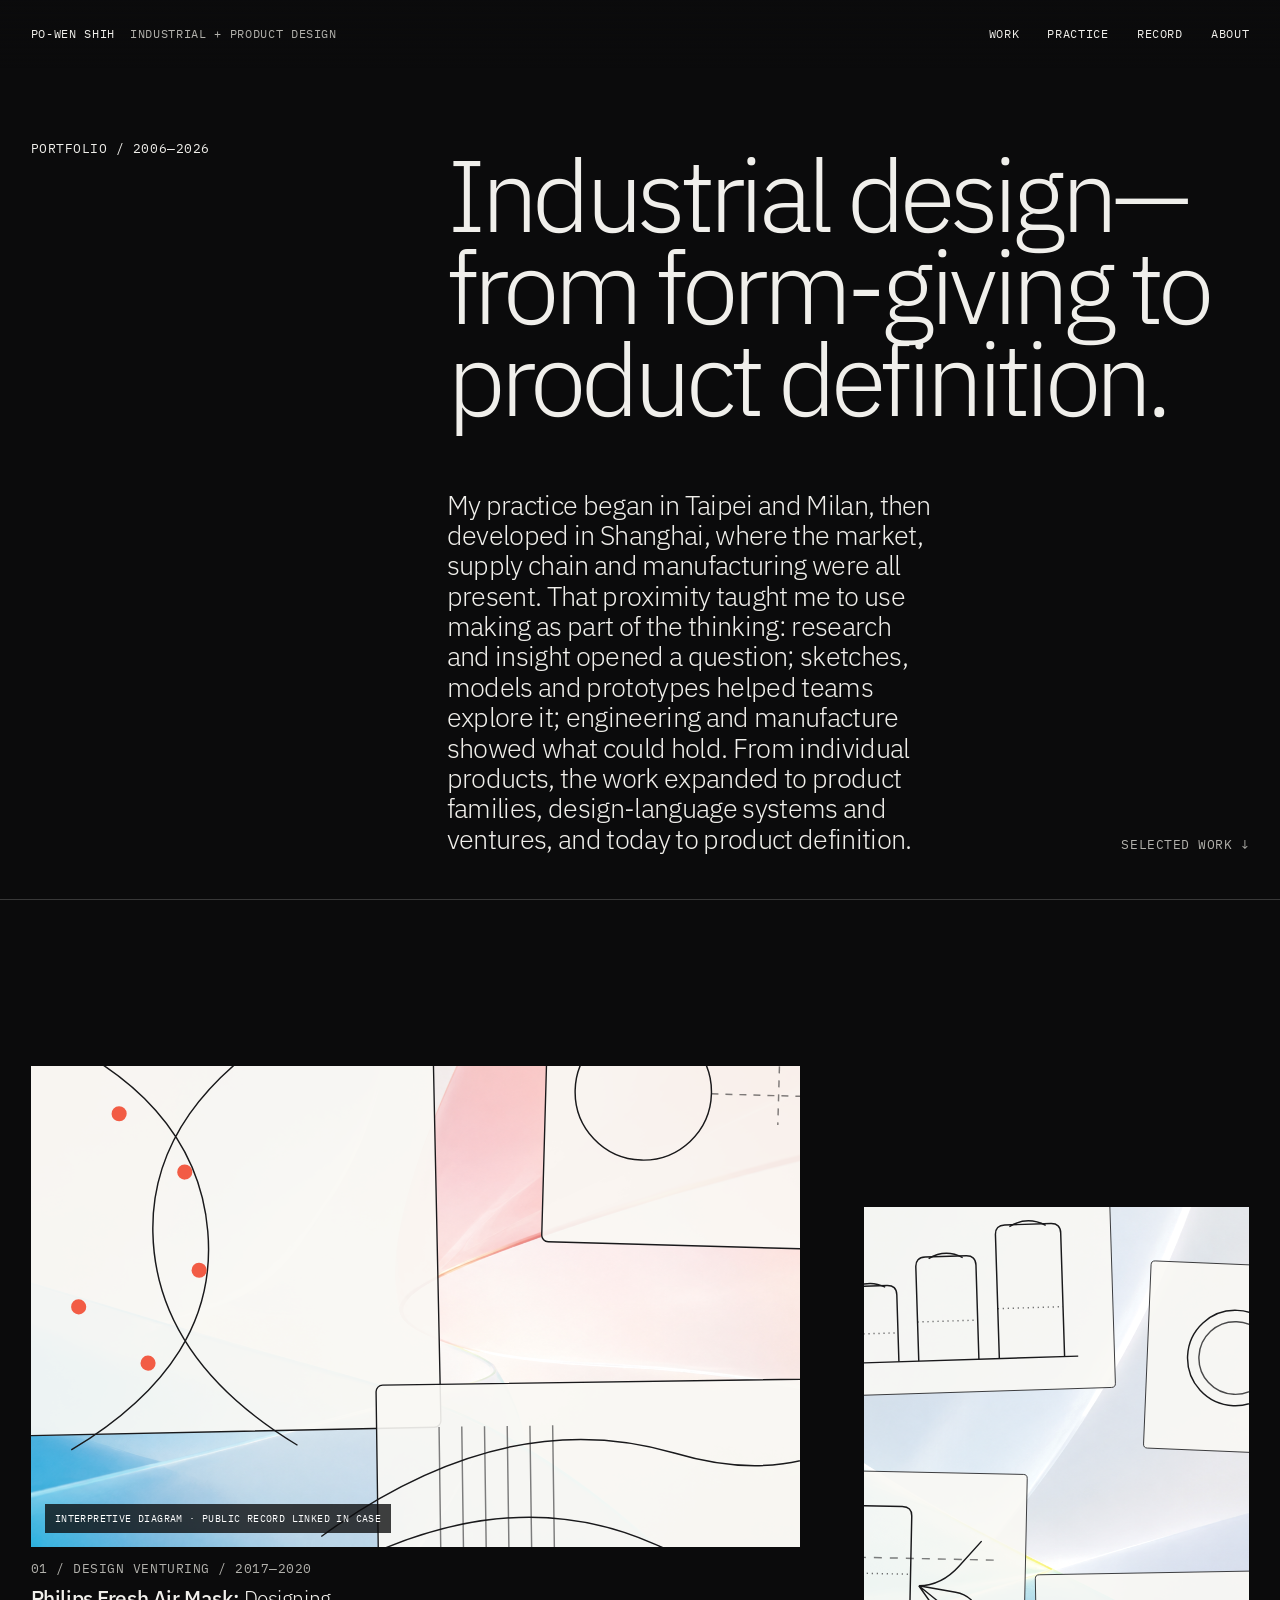
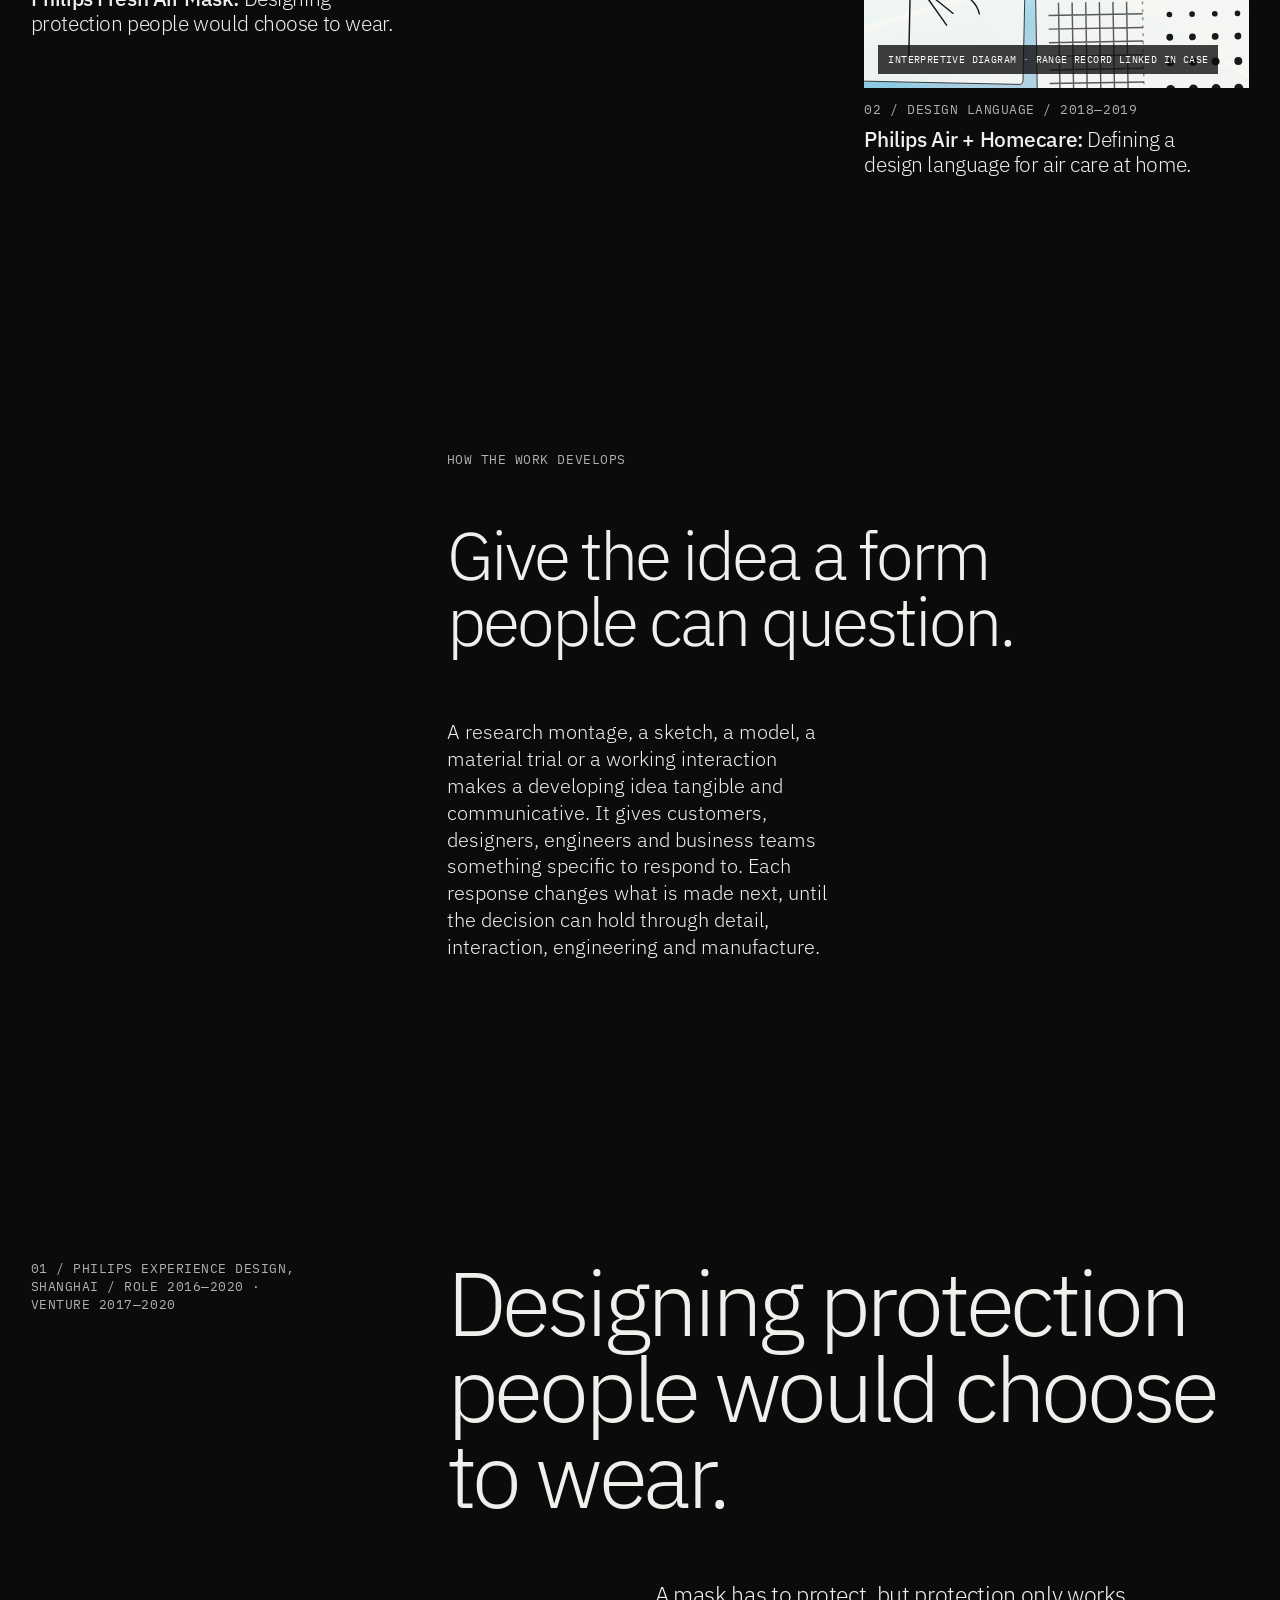
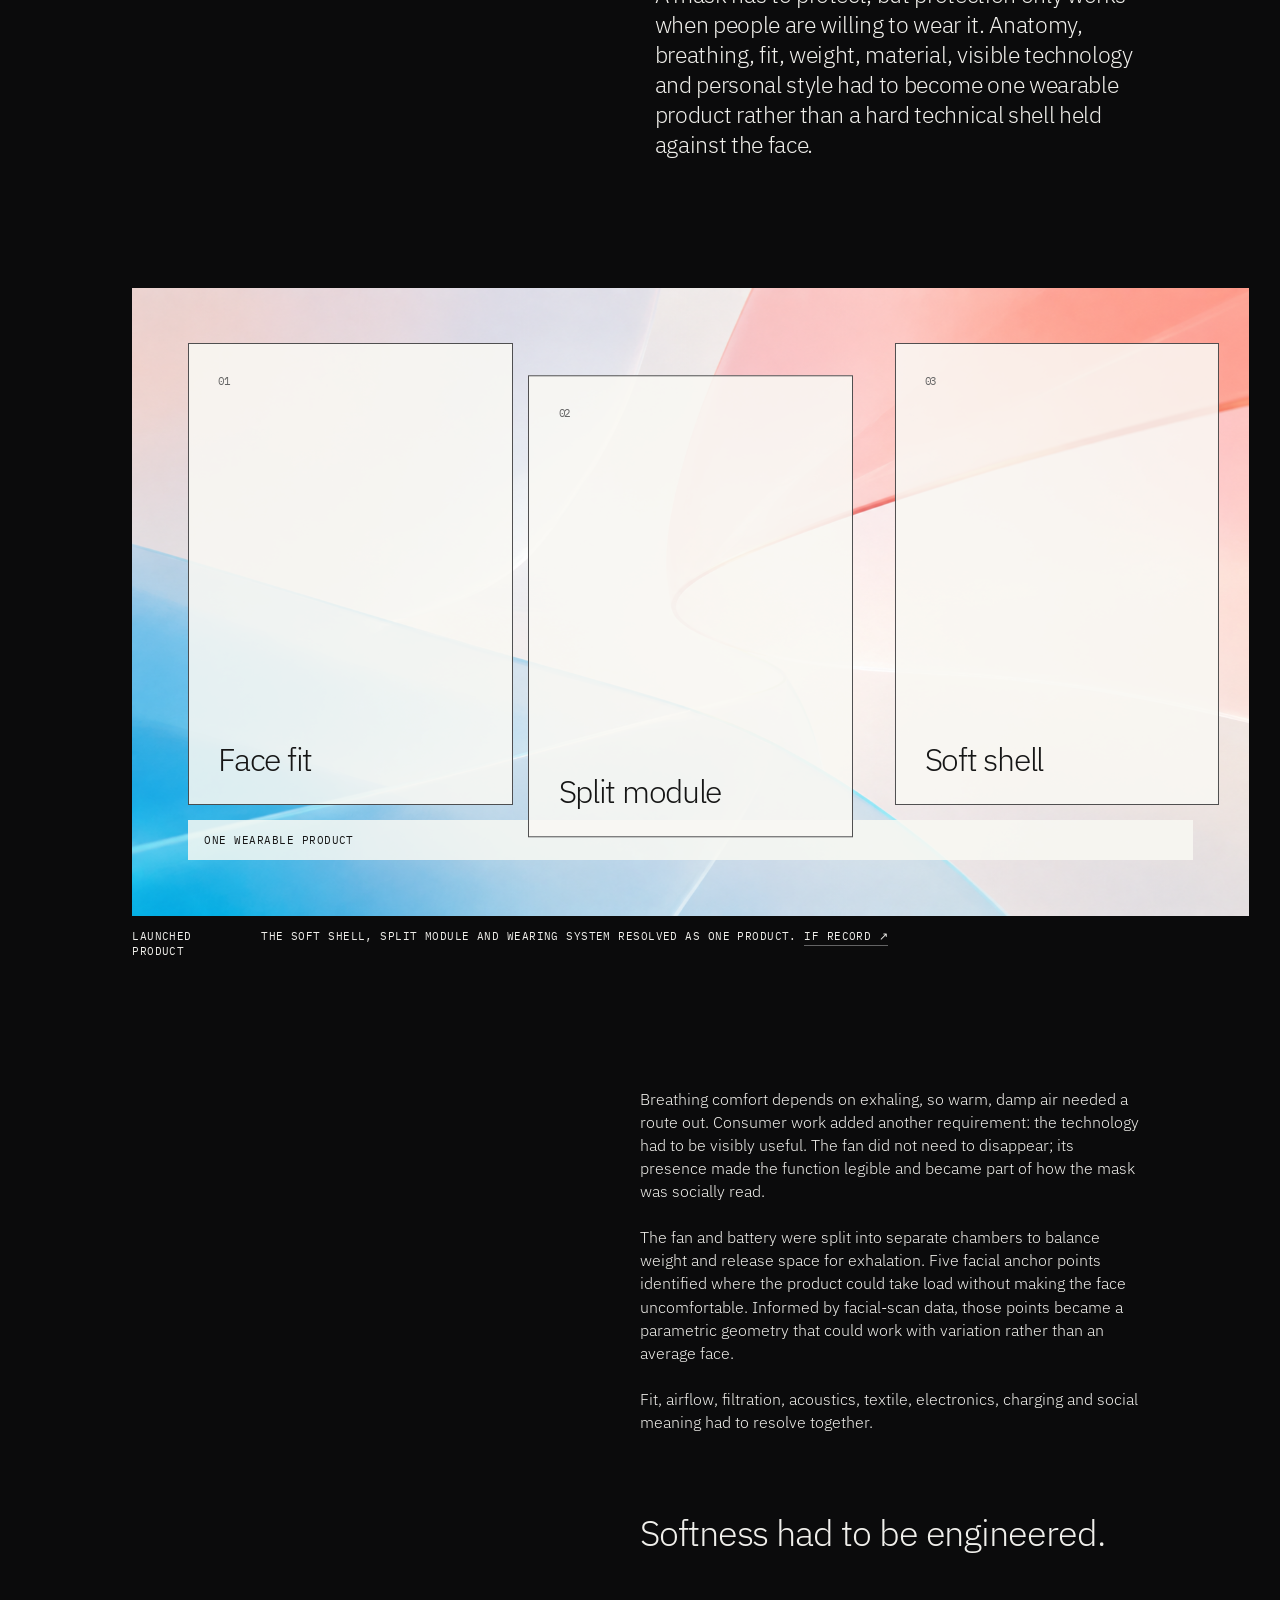
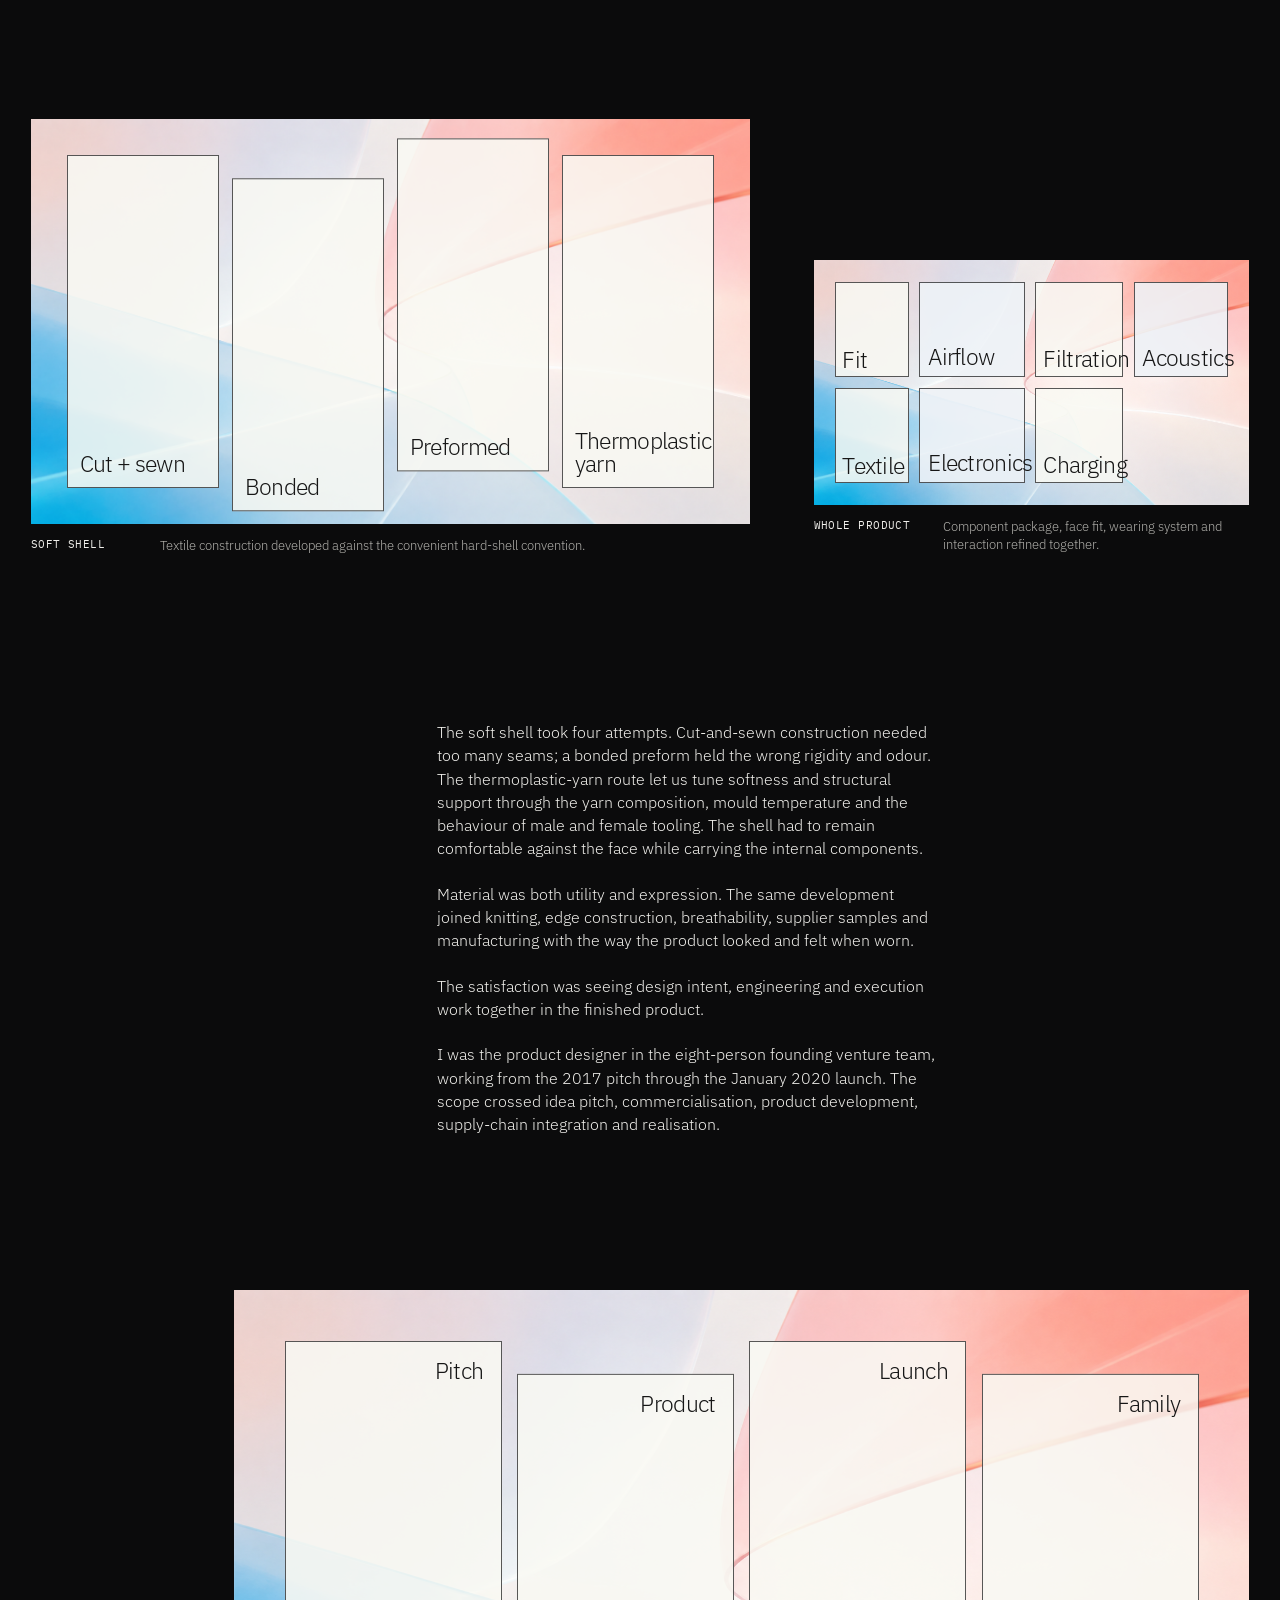
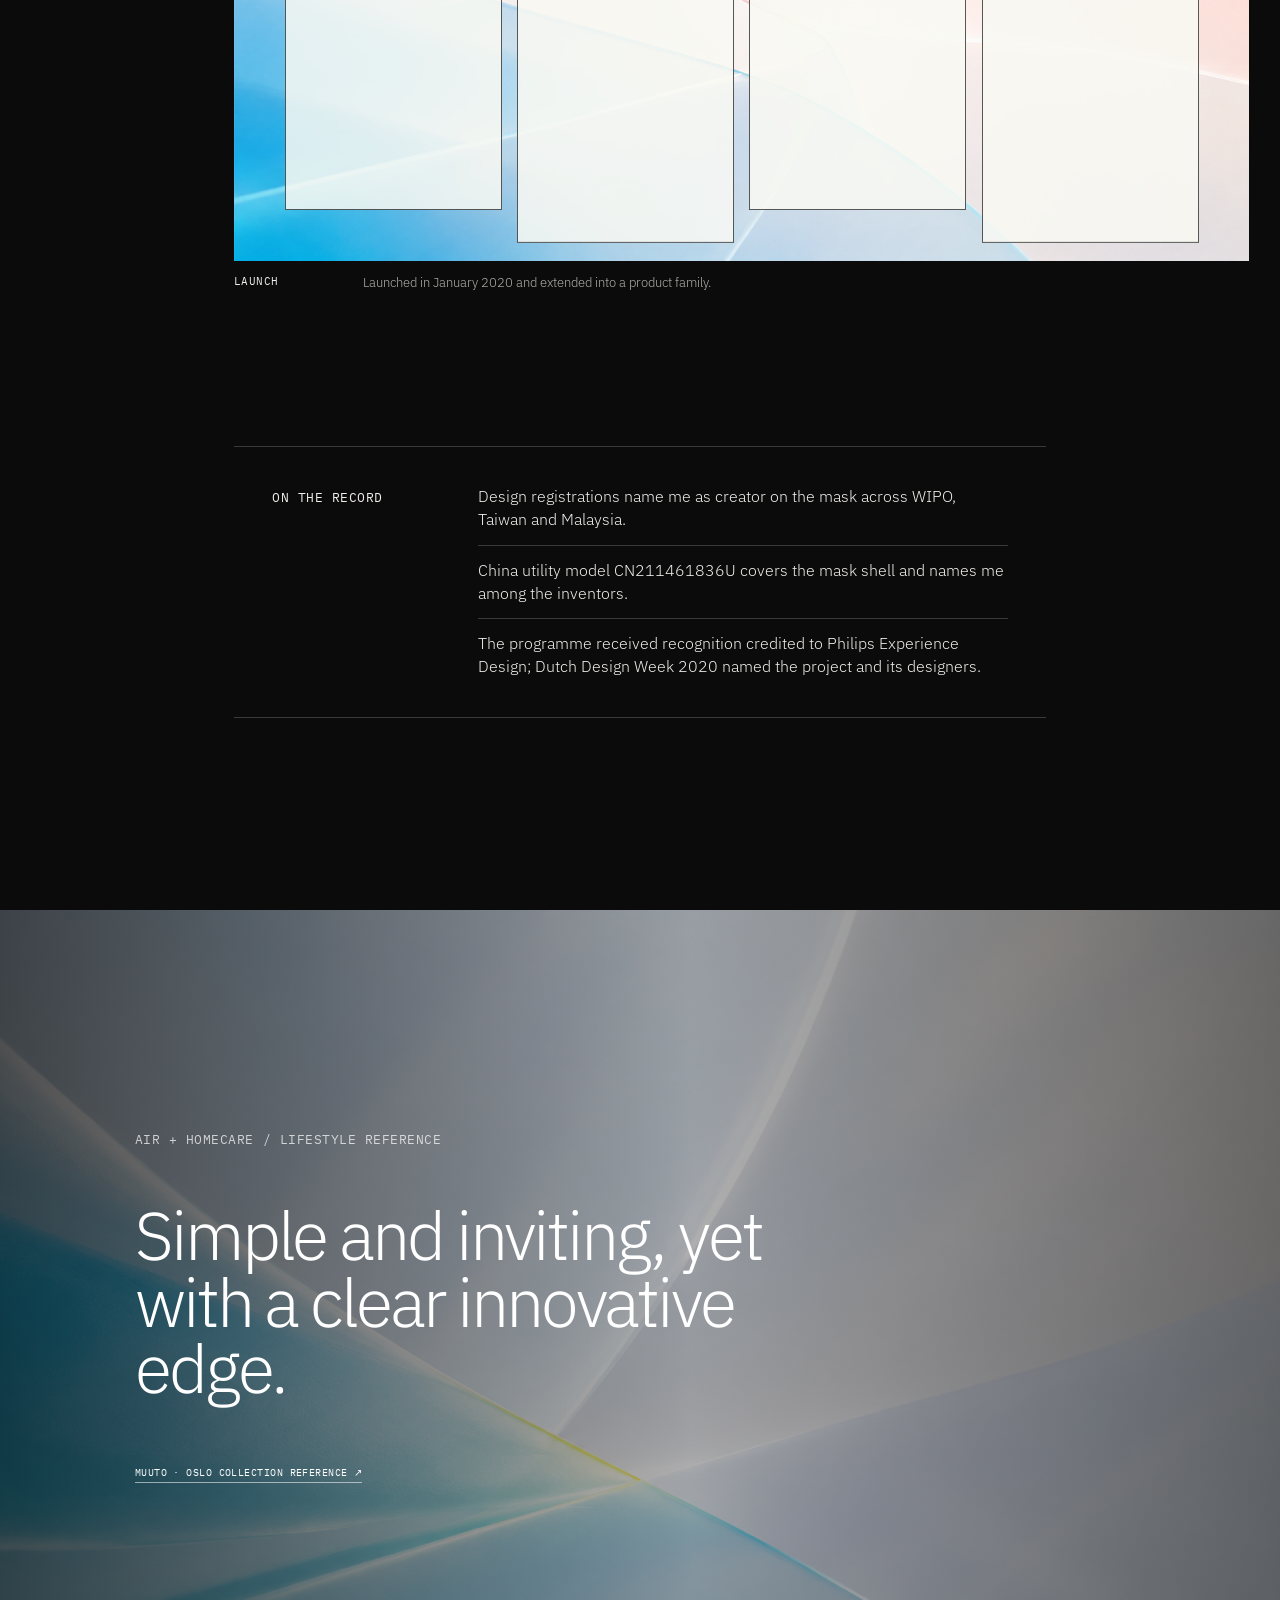
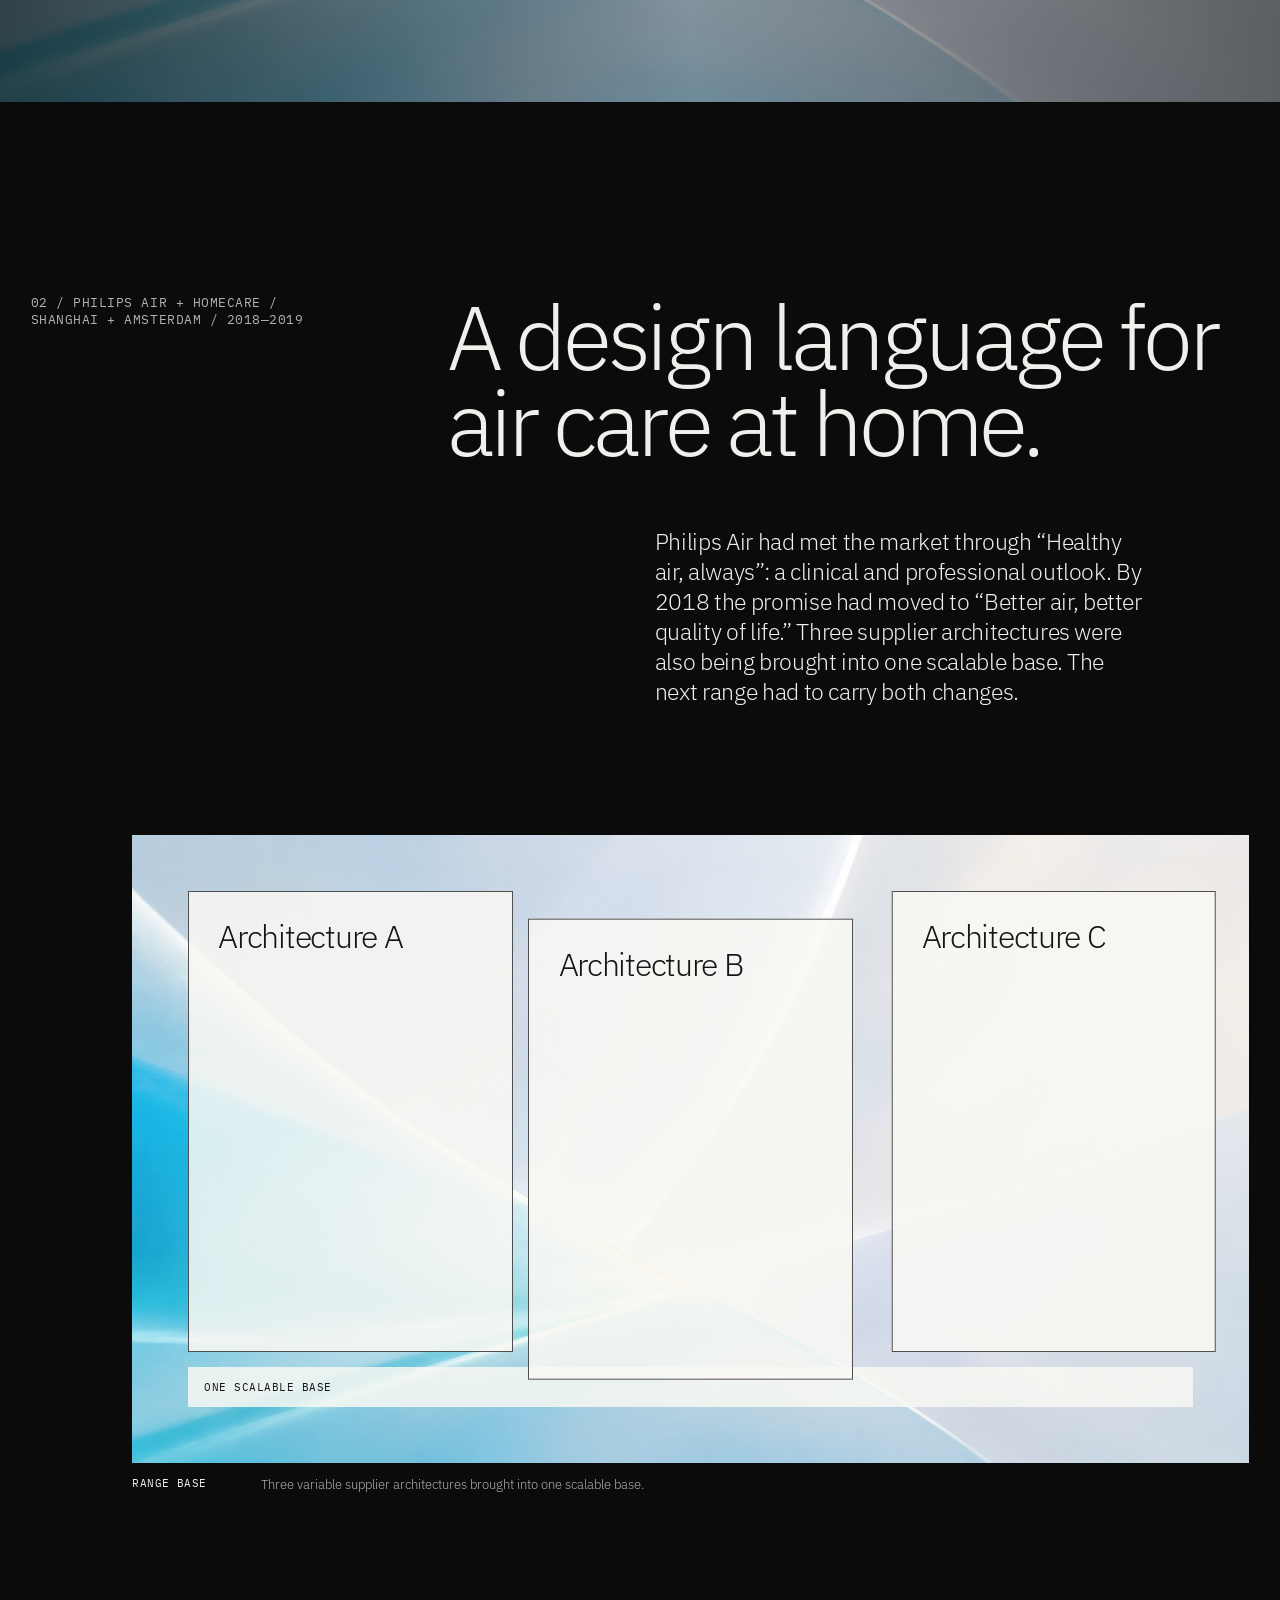
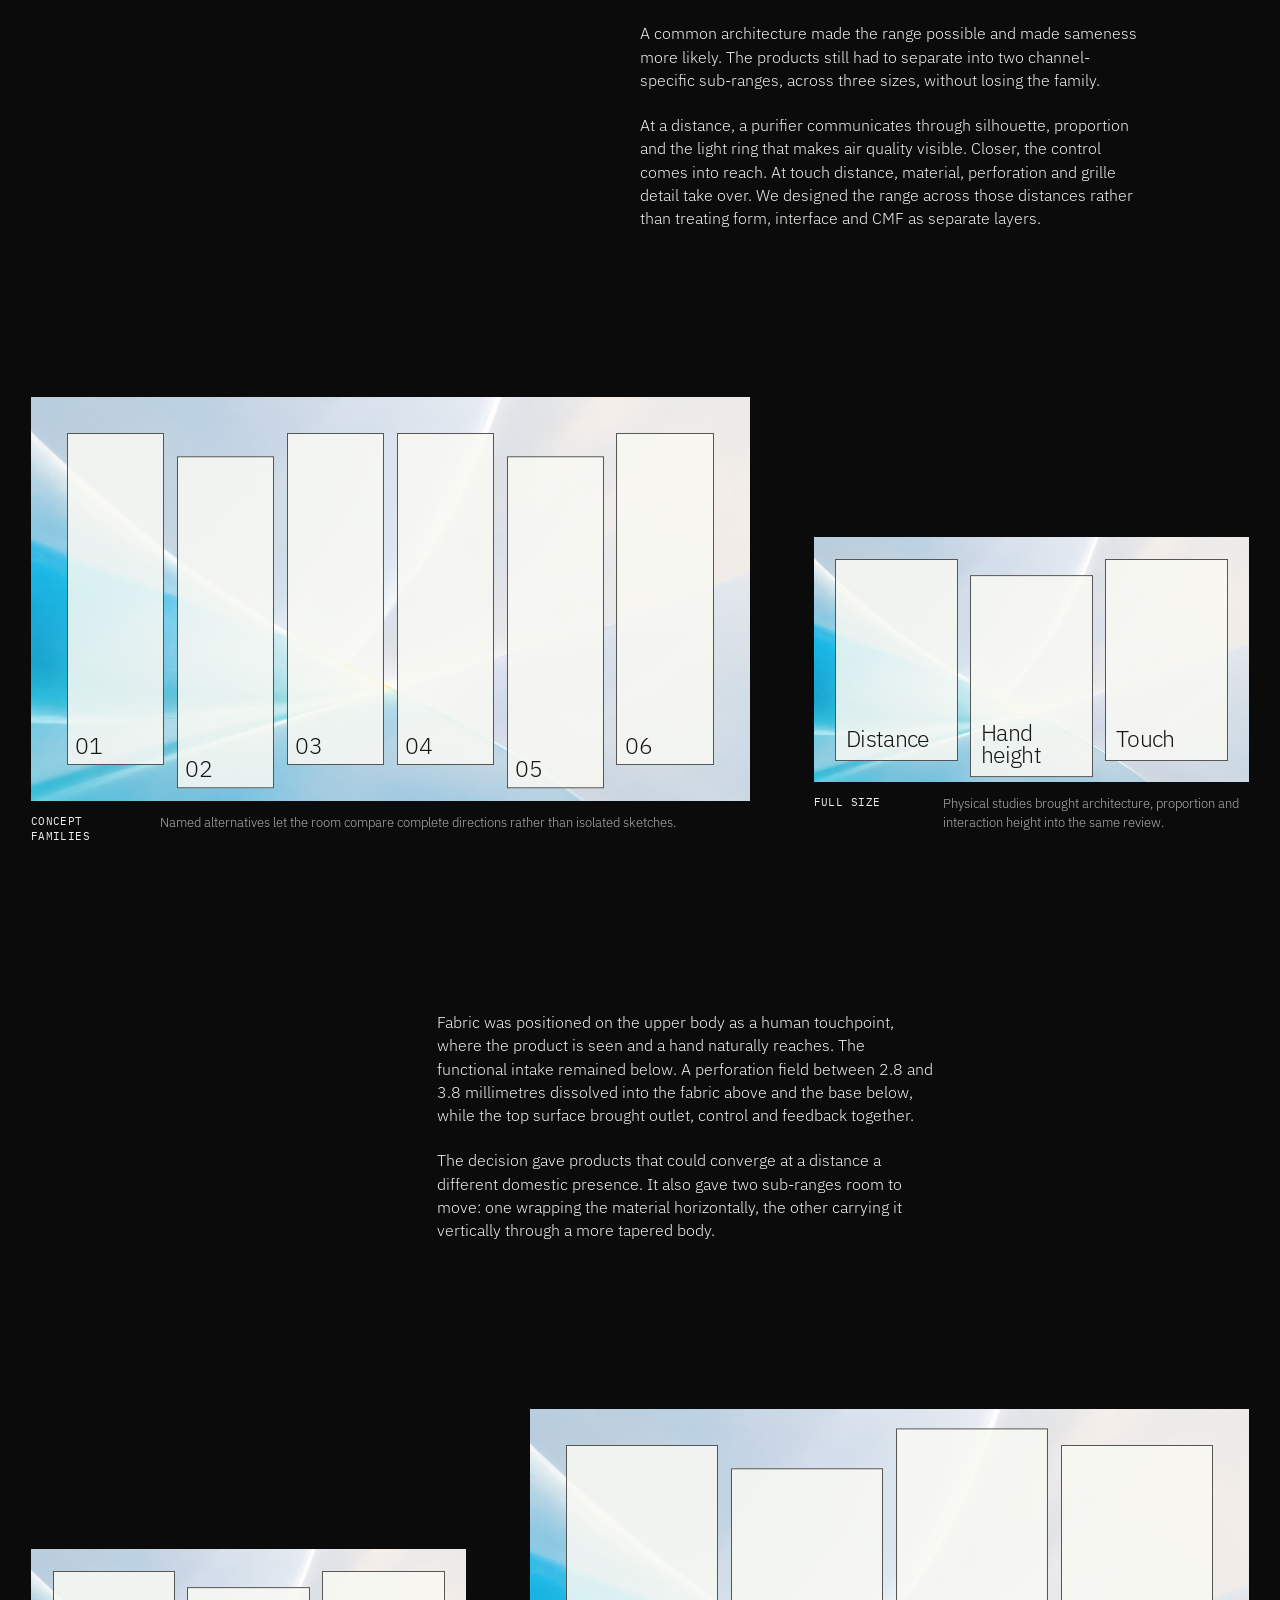
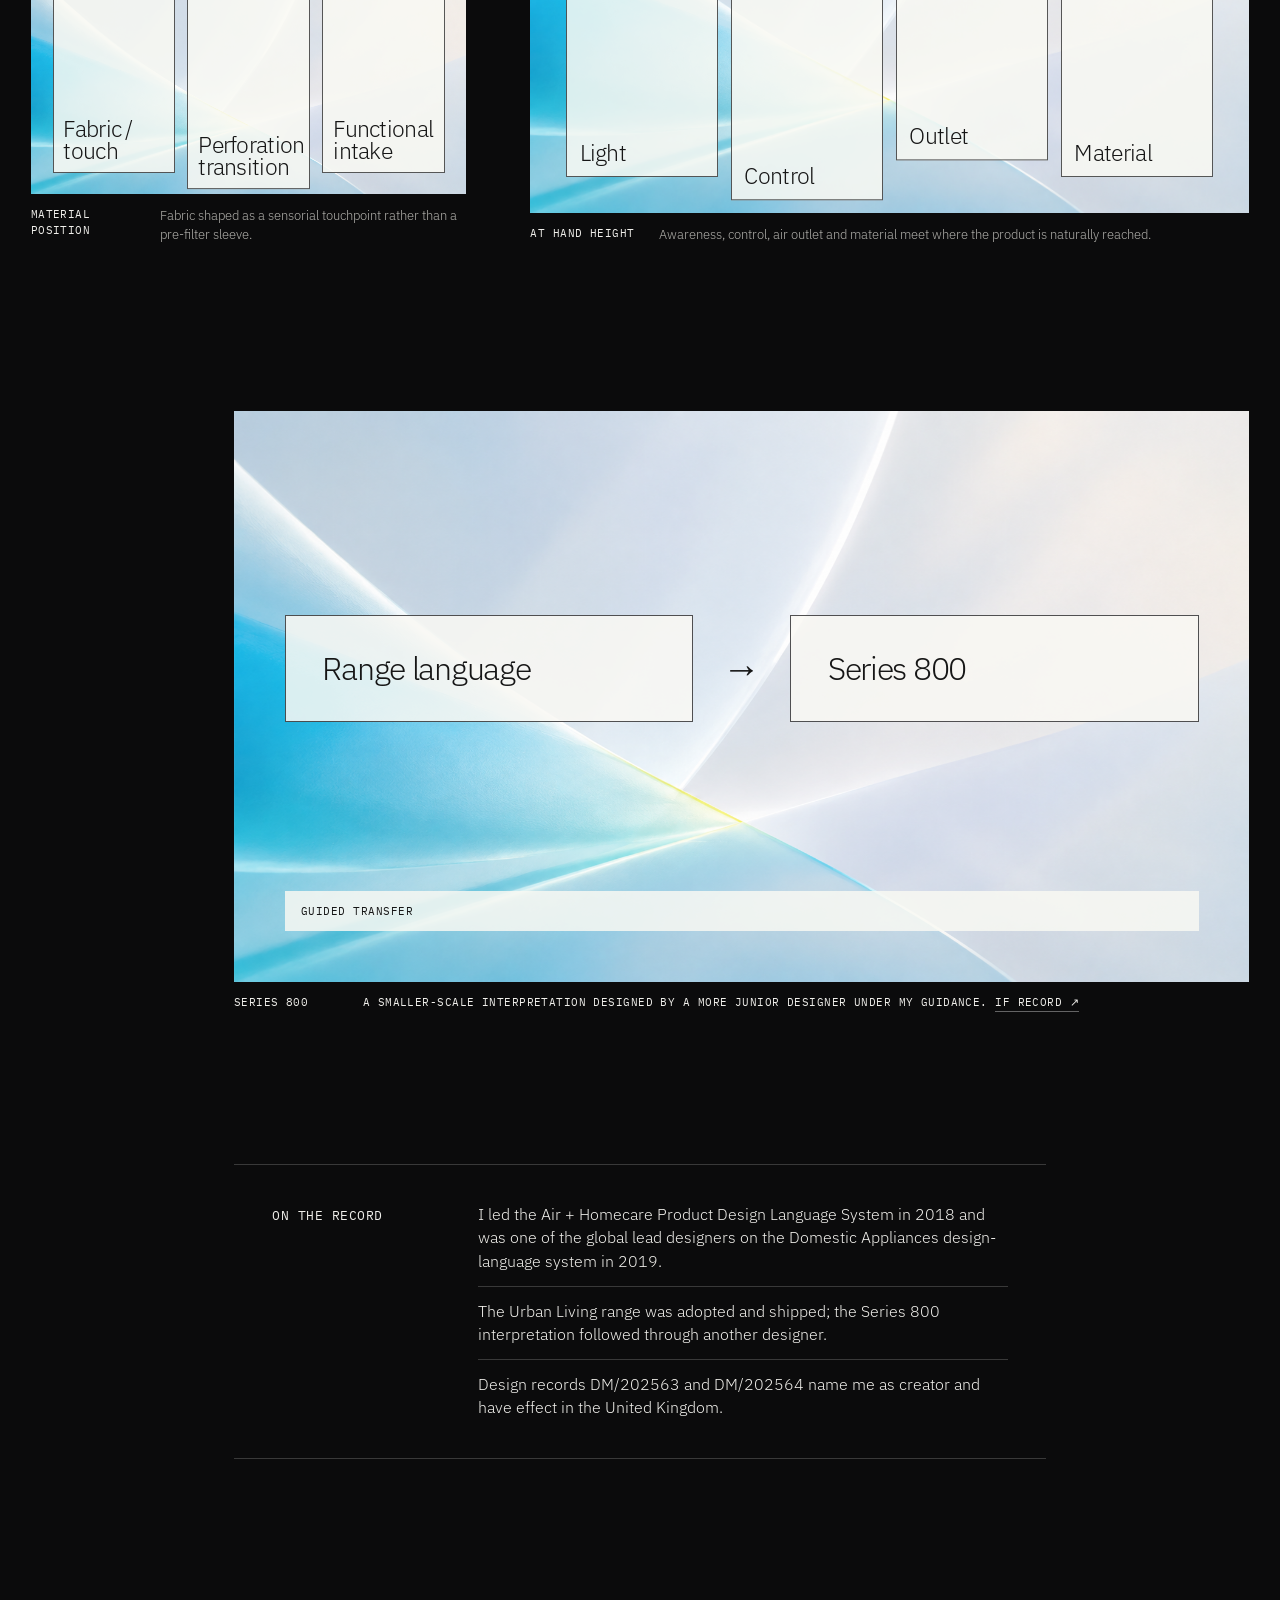
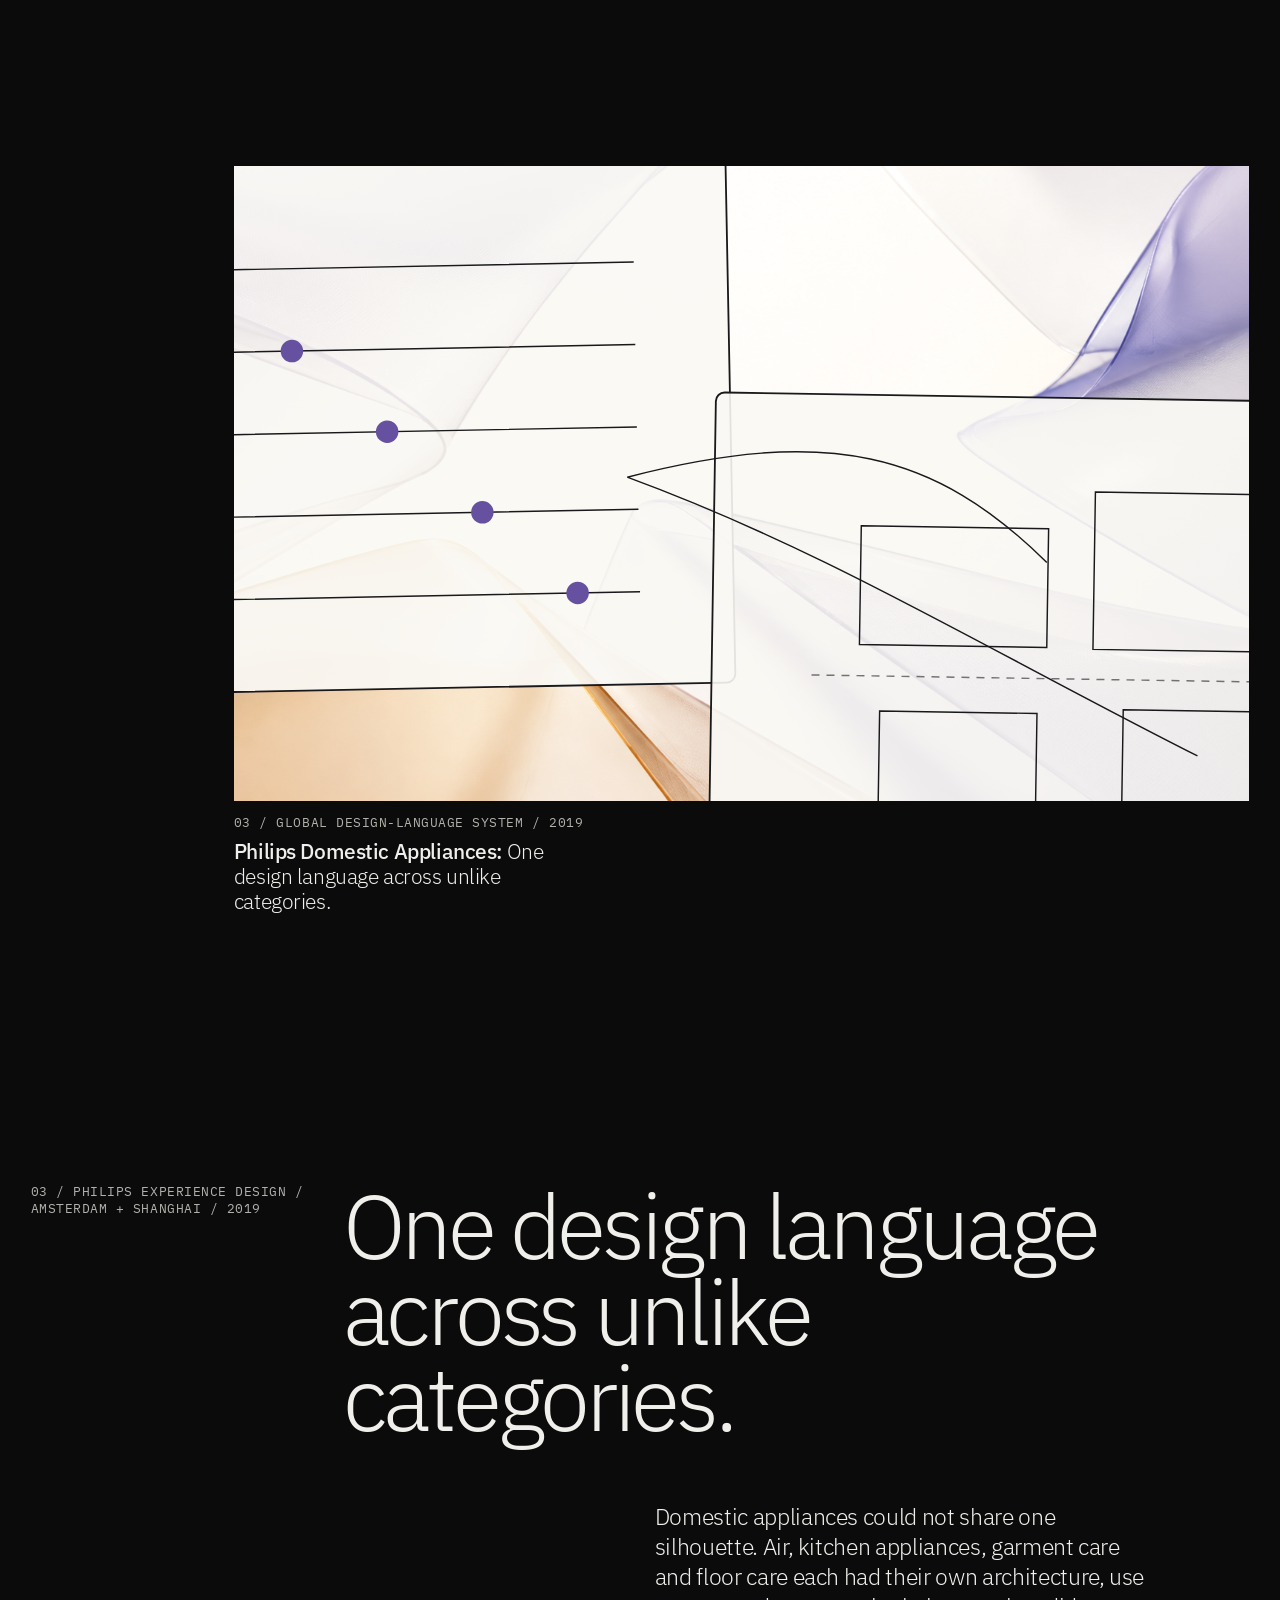
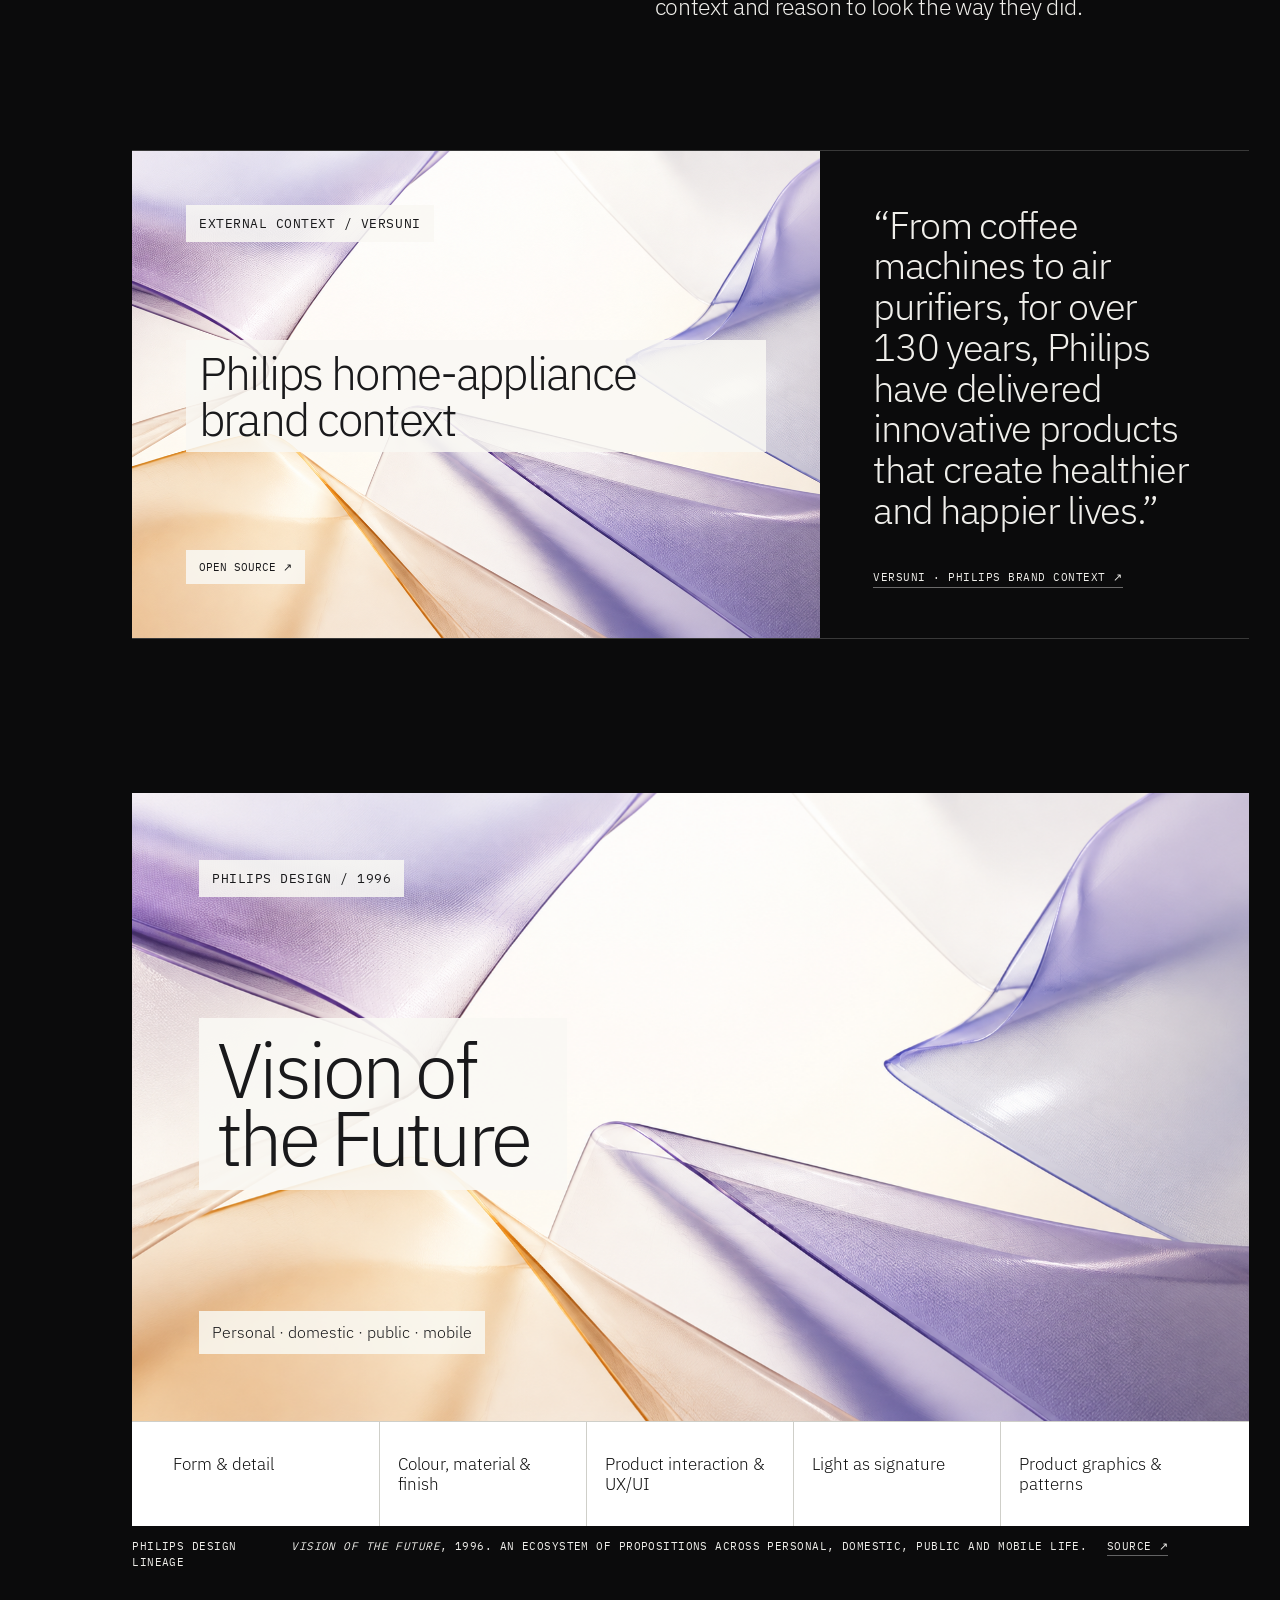
==== commit 76e7b8de: "Strengthen portfolio voice from owner writing Apply the same profile recomposition to the rights-saf" ====
--- a/index.html
+++ b/index.html
@@ -4,7 +4,7 @@
   <meta charset="utf-8">
   <meta name="viewport" content="width=device-width, initial-scale=1, viewport-fit=cover">
   <title>Po-Wen Shih — Industrial design from form-giving to product definition</title>
-  <meta name="description" content="Po-Wen Shih: industrial and product design from form-giving to product definition, across products, ranges, ventures and design-language systems.">
+  <meta name="description" content="Po-Wen Shih is a design leader working across product definition, industrial design and advanced development—from individual products to ranges, ventures and design-language systems.">
   <meta name="author" content="Po-Wen Shih">
   <meta name="robots" content="noindex, nofollow">
   <meta name="theme-color" content="#0b0b0c">
@@ -31,7 +31,7 @@
     <section class="hero" id="top">
       <div class="hero-index mono">Portfolio / 2006—2026</div>
       <h1>Industrial design—<br>from form-giving to product definition.</h1>
-      <p class="hero-statement">My early practice moved through Taipei and Milan, then developed in Shanghai, where consumer market, supply chain and manufacturing sat close together. Research opened the enquiry; concepts and prototypes gave different answers a physical form; development tested which decisions could survive manufacture. Products led to families, design-language systems, ventures and, today, product definition.</p>
+      <p class="hero-statement">My practice began in Taipei and Milan, then developed in Shanghai, where the market, supply chain and manufacturing were all present. That proximity taught me to use making as part of the thinking: research and insight opened a question; sketches, models and prototypes helped teams explore it; engineering and manufacture showed what could hold. From individual products, the work expanded to product families, design-language systems and ventures, and today to product definition.</p>
       <a class="down mono" href="#work">Selected work <span aria-hidden="true">↓</span></a>
     </section>
 
@@ -110,8 +110,8 @@
 
     <section class="proposition" id="practice">
       <p class="mono">How the work develops</p>
-      <h2>Research opens the enquiry. Development tests the decision.</h2>
-      <p>Concepts and prototypes give different answers a physical form. The work then moves through detail, interaction, material, engineering and manufacture until the decisions can hold together—and, when needed, guide a family, a category or another designer.</p>
+      <h2>Give the idea a form people can question.</h2>
+      <p>A research montage, a sketch, a model, a material trial or a working interaction makes a developing idea tangible and communicative. It gives customers, designers, engineers and business teams something specific to respond to. Each response changes what is made next, until the decision can hold through detail, interaction, engineering and manufacture.</p>
     </section>
 
     <article class="case case--mask" id="mask">
@@ -150,6 +150,7 @@
       <div class="case-copy">
         <p>The soft shell took four attempts. Cut-and-sewn construction needed too many seams; a bonded preform held the wrong rigidity and odour. The thermoplastic-yarn route let us tune softness and structural support through the yarn composition, mould temperature and the behaviour of male and female tooling. The shell had to remain comfortable against the face while carrying the internal components.</p>
         <p>Material was both utility and expression. The same development joined knitting, edge construction, breathability, supplier samples and manufacturing with the way the product looked and felt when worn.</p>
+        <p>The satisfaction was seeing design intent, engineering and execution work together in the finished product.</p>
         <p>I was the product designer in the eight-person founding venture team, working from the 2017 pitch through the January 2020 launch. The scope crossed idea pitch, commercialisation, product development, supply-chain integration and realisation.</p>
       </div>
 
@@ -171,7 +172,7 @@
     <section class="proposition proposition--air-context" id="air-context">
       <p class="mono">Air + Homecare / lifestyle reference</p>
       <h2>Simple and inviting, yet with a clear innovative edge.</h2>
-      <small class="context-source mono"><a href="https://www.muuto.com/sofa-experience2/oslo/" target="_blank" rel="noreferrer">Muuto · Oslo collection image ↗</a></small>
+      <small class="context-source mono"><a href="https://www.muuto.com/sofa-experience2/oslo/" target="_blank" rel="noreferrer">Muuto · Oslo collection reference ↗</a></small>
     </section>
 
     <article class="case case--air" id="air">
@@ -494,8 +495,8 @@
 
     <section class="portfolio-access" aria-labelledby="portfolio-access-title">
       <p class="mono">Detailed portfolio</p>
-      <h2 id="portfolio-access-title">The public page carries the argument. The restricted portfolio carries the complete visual record.</h2>
-      <p>Detailed process material is shared selectively for professional review.</p>
+      <h2 id="portfolio-access-title">Some design decisions need the full working sequence.</h2>
+      <p>The public cases carry the argument. Detailed process material is shared selectively for professional review.</p>
       <a href="mailto:hellopowen@gmail.com?subject=Detailed%20portfolio%20access%20request">Request portfolio access <span aria-hidden="true">↗</span></a>
     </section>
 
@@ -546,10 +547,10 @@
 
     <section class="about" id="about">
       <p class="mono">About</p>
-      <h2>A product-design practice shaped where market, supply chain and manufacturing meet.</h2>
+      <h2>Design enters people's daily lives.</h2>
       <div>
-        <p>My early practice moved through Taipei and Milan, then developed in Shanghai, where a growing consumer market, supply chain and manufacturing sat close together. Research, concept, prototype and development became one connected practice.</p>
-        <p>Since then, I have designed products, product families and design-language systems, carried venture work from pitch to realisation, and brought that foundation into product definition. The scope has widened without leaving form, detail, interaction or manufacture behind.</p>
+        <p>In the work above, that has meant making protection wearable, air quality visible and growing digital capability useful through physical controls.</p>
+        <p>My practice has expanded from products to families, design-language systems, ventures and product definition without leaving form, detail, interaction or manufacture behind. That scope depends on other people: the Air language had to be usable by another designer; the KISKA research material changed between city visits so the next conversation could go further; the Mask developed across design, engineering, suppliers and supply-chain realisation.</p>
         <p>Based in Berkshire, United Kingdom. Product Experience Lead at McLaren Automotive.</p>
       </div>
       <a class="contact" href="mailto:hellopowen@gmail.com">hellopowen@gmail.com <span aria-hidden="true">↗</span></a>
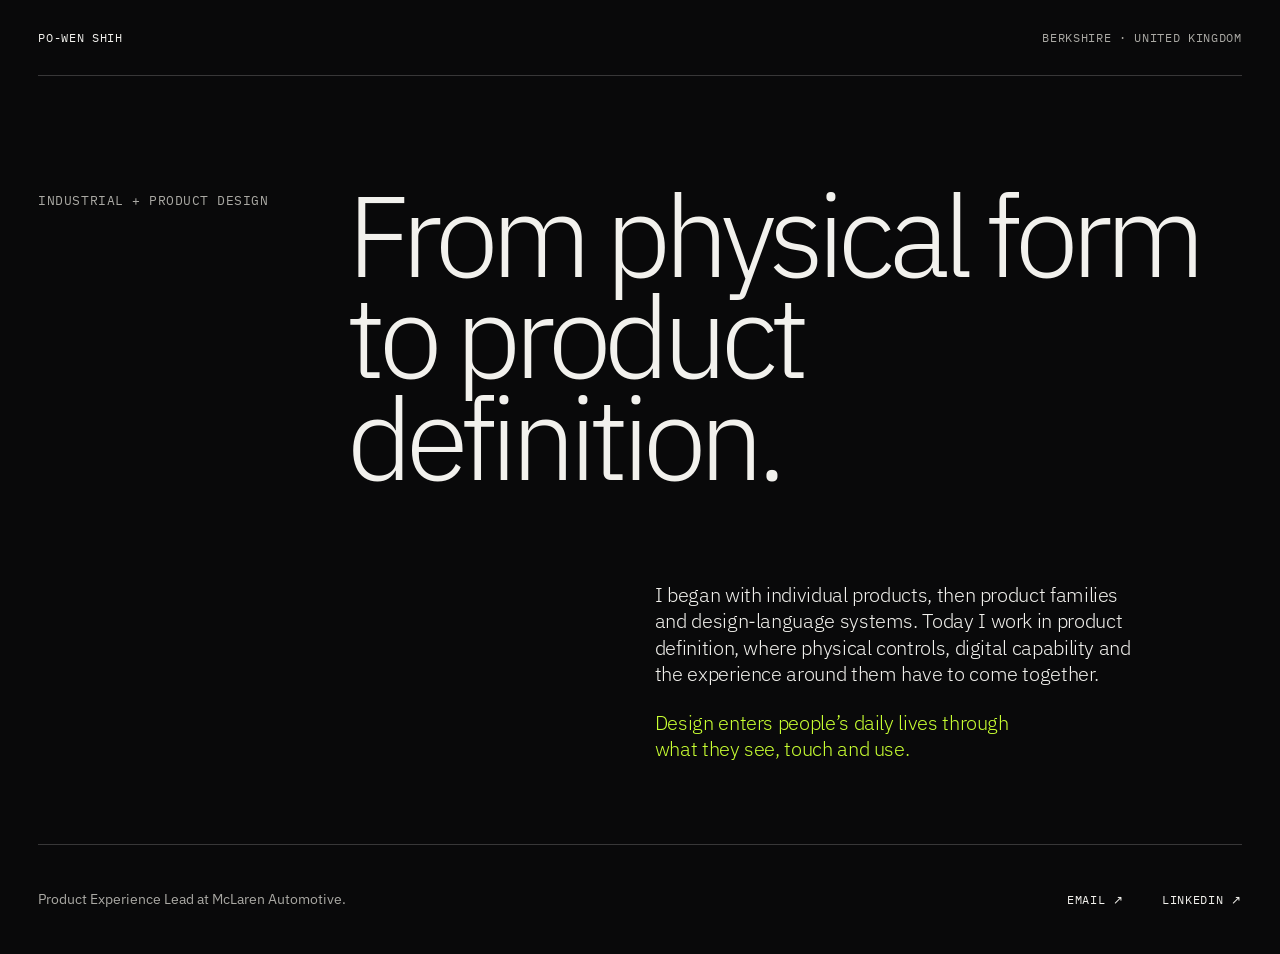
==== commit 12fe5eb7: "Add concise landing and McLaren portfolio route" ====
--- a/index.html
+++ b/index.html
@@ -3,565 +3,37 @@
 <head>
   <meta charset="utf-8">
   <meta name="viewport" content="width=device-width, initial-scale=1, viewport-fit=cover">
-  <title>Po-Wen Shih — Industrial design from form-giving to product definition</title>
-  <meta name="description" content="Po-Wen Shih is a design leader working across product definition, industrial design and advanced development—from individual products to ranges, ventures and design-language systems.">
+  <title>Po-Wen Shih — Industrial and Product Design</title>
+  <meta name="description" content="Po-Wen Shih is an industrial and product design leader working from form and material to product language, experience and definition.">
   <meta name="author" content="Po-Wen Shih">
   <meta name="robots" content="noindex, nofollow">
-  <meta name="theme-color" content="#0b0b0c">
+  <meta name="theme-color" content="#09090a">
   <link rel="canonical" href="https://hellopowen.github.io/">
-  <link rel="stylesheet" href="assets/portfolio/css/site.css?v=6.13">
+  <link rel="stylesheet" href="assets/css/landing.css?v=1.0">
 </head>
 <body>
-  <a class="skip" href="#main">Skip to content</a>
+  <main>
+    <header>
+      <a class="identity" href="/" aria-label="Po-Wen Shih, home">PO-WEN SHIH</a>
+      <span>BERKSHIRE · UNITED KINGDOM</span>
+    </header>
 
-  <header class="site-header">
-    <a class="identity" href="#top" aria-label="Po-Wen Shih, top of page">
-      <span>PO-WEN SHIH</span>
-      <small>INDUSTRIAL + PRODUCT DESIGN</small>
-    </a>
-    <nav aria-label="Primary navigation">
-      <a href="#work">Work</a>
-      <a href="#practice">Practice</a>
-      <a href="#record">Record</a>
-      <a href="#about">About</a>
-    </nav>
-  </header>
-
-  <main id="main">
-    <section class="hero" id="top">
-      <div class="hero-index mono">Portfolio / 2006—2026</div>
-      <h1>Industrial design—<br>from form-giving to product definition.</h1>
-      <p class="hero-statement">My practice began in Taipei and Milan, then developed in Shanghai, where the market, supply chain and manufacturing were all present. That proximity taught me to use making as part of the thinking: research and insight opened a question; sketches, models and prototypes helped teams explore it; engineering and manufacture showed what could hold. From individual products, the work expanded to product families, design-language systems and ventures, and today to product definition.</p>
-      <a class="down mono" href="#work">Selected work <span aria-hidden="true">↓</span></a>
-    </section>
-
-    <section class="work-grid" id="work" aria-label="Selected work">
-      <a class="work-card work-card--wide" href="#mask">
-        <div class="work-graphic work-graphic--editorial work-graphic--mask" role="img" aria-label="Interpretive drawing of facial load points, balanced component masses, membrane and airflow">
-          <img src="assets/portfolio/img/editorial/mask-field-v2.png" alt="" width="1672" height="941">
-          <svg viewBox="0 0 1000 625" aria-hidden="true">
-            <g class="editorial-card mask-card--void">
-              <rect x="-90" y="40" width="620" height="410" rx="7"/>
-              <path class="mask-void" d="M104 18c112 48 178 122 184 220 6 92-43 167-149 228m248-448c-99 54-157 128-157 220 0 90 49 165 148 228"/>
-              <g class="mask-points"><circle cx="197" cy="112" r="8"/><circle cx="265" cy="175" r="8"/><circle cx="278" cy="279" r="8"/><circle cx="222" cy="376" r="8"/><circle cx="150" cy="315" r="8"/></g>
-            </g>
-            <g class="editorial-card mask-card--balance">
-              <rect x="590" y="-70" width="510" height="330" rx="7"/>
-              <circle cx="693" cy="99" r="72"/><circle cx="979" cy="99" r="72"/>
-              <path class="mask-balance" d="M765 99h142M836 68v62"/>
-            </g>
-            <g class="editorial-card mask-card--airflow">
-              <rect x="420" y="345" width="670" height="335" rx="7"/>
-              <path class="mask-flow" d="M360 504c130-92 254-120 374-83 80 25 146 21 240-34"/>
-              <path class="mask-flow mask-flow--second" d="M362 548c128-70 244-80 350-31 88 41 166 29 280-26"/>
-              <path class="mask-membrane" d="M486 390v234m24-234v234m24-234v234m24-234v234m24-234v234m24-234v234"/>
-            </g>
-          </svg>
-          <span class="work-photo-label mono">Interpretive diagram · public record linked in case</span>
-        </div>
-        <span class="work-hover">View case</span>
-        <span class="work-meta mono">01 / Design venturing / 2017—2020</span>
-        <h2><b>Philips Fresh Air Mask:</b> Designing protection people would choose to wear.</h2>
-      </a>
-      <a class="work-card work-card--narrow" href="#air">
-        <div class="work-graphic work-graphic--air" role="img" aria-label="Interpretive drawing of a scalable air-care range, light ring, interaction height, fabric and perforation">
-          <img src="assets/portfolio/img/editorial/air-field-v2.png" alt="" width="1672" height="941">
-          <svg viewBox="0 0 800 1000" aria-hidden="true">
-            <g class="air-card air-card--range">
-              <rect x="-74" y="78" width="590" height="340" rx="7"/>
-              <path d="M-15 361H452"/>
-              <path d="M40 361V243Q40 226 57 226H119Q136 226 136 243V361"/>
-              <path d="M171 361V195Q171 178 188 178H260Q277 178 277 195V361"/>
-              <path d="M313 361V143Q313 126 330 126H411Q428 126 428 143V361"/>
-              <path class="air-textile" d="M40 310H136M171 292H277M313 273H428"/>
-              <path class="air-ring" d="M60 229Q88 214 116 229M194 181Q224 164 254 181M338 129Q370 111 402 129"/>
-            </g>
-            <g class="air-card air-card--ring">
-              <rect x="505" y="210" width="330" height="330" rx="7"/>
-              <circle cx="660" cy="375" r="84"/>
-              <circle class="air-signal" cx="660" cy="375" r="64"/>
-            </g>
-            <g class="air-card air-card--touch">
-              <rect x="-35" y="500" width="405" height="370" rx="7"/>
-              <path d="M-6 826V578Q-6 561 11 561H151Q168 561 168 578V826"/>
-              <path class="air-textile" d="M-6 680H168"/>
-              <path class="air-datum" d="M-10 652H314"/>
-              <path d="M183 700c27-1 51-14 70-36l39-45m-109 81 65 10c21 3 38 18 43 38m-108-48 62 48m-62-48 51 69"/>
-            </g>
-            <g class="air-card air-card--material">
-              <rect x="300" y="672" width="570" height="264" rx="7"/>
-              <path class="air-weave" d="M340 722v162m24-162v162m24-162v162m24-162v162m24-162v162m24-162v162M322 744h166m-166 24h166m-166 24h166m-166 24h166m-166 24h166m-166 24h166"/>
-              <path class="air-transition" d="M488 722v162"/>
-              <g class="air-perf">
-                <circle cx="535" cy="746" r="5"/><circle cx="575" cy="746" r="5"/><circle cx="615" cy="746" r="5"/><circle cx="655" cy="746" r="5"/><circle cx="695" cy="746" r="5"/><circle cx="735" cy="746" r="5"/><circle cx="775" cy="746" r="5"/><circle cx="815" cy="746" r="5"/>
-                <circle cx="535" cy="786" r="6"/><circle cx="575" cy="786" r="6"/><circle cx="615" cy="786" r="6"/><circle cx="655" cy="786" r="6"/><circle cx="695" cy="786" r="6"/><circle cx="735" cy="786" r="6"/><circle cx="775" cy="786" r="6"/><circle cx="815" cy="786" r="6"/>
-                <circle cx="535" cy="830" r="7"/><circle cx="575" cy="830" r="7"/><circle cx="615" cy="830" r="7"/><circle cx="655" cy="830" r="7"/><circle cx="695" cy="830" r="7"/><circle cx="735" cy="830" r="7"/><circle cx="775" cy="830" r="7"/><circle cx="815" cy="830" r="7"/>
-                <circle cx="535" cy="878" r="8"/><circle cx="575" cy="878" r="8"/><circle cx="615" cy="878" r="8"/><circle cx="655" cy="878" r="8"/><circle cx="695" cy="878" r="8"/><circle cx="735" cy="878" r="8"/><circle cx="775" cy="878" r="8"/><circle cx="815" cy="878" r="8"/>
-              </g>
-            </g>
-          </svg>
-          <span class="work-photo-label mono">Interpretive diagram · range record linked in case</span>
-        </div>
-        <span class="work-hover">View case</span>
-        <span class="work-meta mono">02 / Design language / 2018—2019</span>
-        <h2><b>Philips Air + Homecare:</b> Defining a design language for air care at home.</h2>
-      </a>
-    </section>
-
-    <section class="proposition" id="practice">
-      <p class="mono">How the work develops</p>
-      <h2>Give the idea a form people can question.</h2>
-      <p>A research montage, a sketch, a model, a material trial or a working interaction makes a developing idea tangible and communicative. It gives customers, designers, engineers and business teams something specific to respond to. Each response changes what is made next, until the decision can hold through detail, interaction, engineering and manufacture.</p>
-    </section>
-
-    <article class="case case--mask" id="mask">
-      <header class="case-opening">
-        <p class="case-no mono">01 / Philips Experience Design, Shanghai / role 2016—2020 · venture 2017—2020</p>
-        <h2>Designing protection people would choose to wear.</h2>
-        <p class="case-lede">A mask has to protect, but protection only works when people are willing to wear it. Anatomy, breathing, fit, weight, material, visible technology and personal style had to become one wearable product rather than a hard technical shell held against the face.</p>
-      </header>
-
-      <figure class="media media--full">
-        <div class="visual-plate visual-plate--mask-system" role="img" aria-label="Face fit, split module and soft shell resolved as one wearable product">
-          <span><b>01</b>Face fit</span><span><b>02</b>Split module</span><span><b>03</b>Soft shell</span>
-          <em>One wearable product</em>
-        </div>
-        <figcaption><span>Launched product</span><span>The soft shell, split module and wearing system resolved as one product. <a href="https://ifdesign.com/en/winner-ranking/project/philips-fresh-air-mask/272677" target="_blank" rel="noreferrer">iF record ↗</a></span></figcaption>
-      </figure>
-
-      <div class="case-copy case-copy--right">
-        <p>Breathing comfort depends on exhaling, so warm, damp air needed a route out. Consumer work added another requirement: the technology had to be visibly useful. The fan did not need to disappear; its presence made the function legible and became part of how the mask was socially read.</p>
-        <p>The fan and battery were split into separate chambers to balance weight and release space for exhalation. Five facial anchor points identified where the product could take load without making the face uncomfortable. Informed by facial-scan data, those points became a parametric geometry that could work with variation rather than an average face.</p>
-        <p>Fit, airflow, filtration, acoustics, textile, electronics, charging and social meaning had to resolve together.</p>
-        <p class="pull">Softness had to be engineered.</p>
-      </div>
-
-      <div class="media-pair">
-        <figure class="media">
-          <div class="visual-plate visual-plate--mask-material" role="img" aria-label="Four material routes tested from cut and sewn through thermoplastic-yarn forming"><span>Cut + sewn</span><span>Bonded</span><span>Preformed</span><span>Thermoplastic yarn</span></div>
-          <figcaption><span>Soft shell</span> Textile construction developed against the convenient hard-shell convention.</figcaption>
-        </figure>
-        <figure class="media media--lower">
-          <div class="visual-plate visual-plate--mask-whole" role="img" aria-label="Fit, airflow, filtration, acoustics, textile, electronics and charging resolved together"><span>Fit</span><span>Airflow</span><span>Filtration</span><span>Acoustics</span><span>Textile</span><span>Electronics</span><span>Charging</span></div>
-          <figcaption><span>Whole product</span> Component package, face fit, wearing system and interaction refined together.</figcaption>
-        </figure>
-      </div>
-
-      <div class="case-copy">
-        <p>The soft shell took four attempts. Cut-and-sewn construction needed too many seams; a bonded preform held the wrong rigidity and odour. The thermoplastic-yarn route let us tune softness and structural support through the yarn composition, mould temperature and the behaviour of male and female tooling. The shell had to remain comfortable against the face while carrying the internal components.</p>
-        <p>Material was both utility and expression. The same development joined knitting, edge construction, breathability, supplier samples and manufacturing with the way the product looked and felt when worn.</p>
-        <p>The satisfaction was seeing design intent, engineering and execution work together in the finished product.</p>
-        <p>I was the product designer in the eight-person founding venture team, working from the 2017 pitch through the January 2020 launch. The scope crossed idea pitch, commercialisation, product development, supply-chain integration and realisation.</p>
-      </div>
-
-      <figure class="media media--statement">
-        <div class="visual-plate visual-plate--mask-family" role="img" aria-label="A launched mask extended into a product family"><span>Pitch</span><span>Product</span><span>Launch</span><span>Family</span></div>
-        <figcaption><span>Launch</span> Launched in January 2020 and extended into a product family.</figcaption>
-      </figure>
-
-      <aside class="evidence">
-        <p class="mono">On the record</p>
-        <ul>
-          <li>Design registrations name me as creator on the mask across WIPO, Taiwan and Malaysia.</li>
-          <li>China utility model CN211461836U covers the mask shell and names me among the inventors.</li>
-          <li>The programme received recognition credited to Philips Experience Design; Dutch Design Week 2020 named the project and its designers.</li>
-        </ul>
-      </aside>
-    </article>
-
-    <section class="proposition proposition--air-context" id="air-context">
-      <p class="mono">Air + Homecare / lifestyle reference</p>
-      <h2>Simple and inviting, yet with a clear innovative edge.</h2>
-      <small class="context-source mono"><a href="https://www.muuto.com/sofa-experience2/oslo/" target="_blank" rel="noreferrer">Muuto · Oslo collection reference ↗</a></small>
-    </section>
-
-    <article class="case case--air" id="air">
-      <header class="case-opening">
-        <p class="case-no mono">02 / Philips Air + Homecare / Shanghai + Amsterdam / 2018—2019</p>
-        <h2>A design language for air care at home.</h2>
-        <p class="case-lede">Philips Air had met the market through “Healthy air, always”: a clinical and professional outlook. By 2018 the promise had moved to “Better air, better quality of life.” Three supplier architectures were also being brought into one scalable base. The next range had to carry both changes.</p>
-      </header>
-
-      <figure class="media media--full">
-        <div class="visual-plate visual-plate--air-range" role="img" aria-label="Three supplier architectures brought into one scalable air-purifier base"><span>Architecture A</span><span>Architecture B</span><span>Architecture C</span><strong>One scalable base</strong></div>
-        <figcaption><span>Range base</span> Three variable supplier architectures brought into one scalable base.</figcaption>
-      </figure>
-
-      <div class="case-copy case-copy--right">
-        <p>A common architecture made the range possible and made sameness more likely. The products still had to separate into two channel-specific sub-ranges, across three sizes, without losing the family.</p>
-        <p>At a distance, a purifier communicates through silhouette, proportion and the light ring that makes air quality visible. Closer, the control comes into reach. At touch distance, material, perforation and grille detail take over. We designed the range across those distances rather than treating form, interface and CMF as separate layers.</p>
-      </div>
-
-      <div class="media-pair media-pair--air">
-        <figure class="media">
-          <div class="visual-plate visual-plate--air-concepts" role="img" aria-label="Named concept families compare complete design-language directions"><span>01</span><span>02</span><span>03</span><span>04</span><span>05</span><span>06</span></div>
-          <figcaption><span>Concept families</span> Named alternatives let the room compare complete directions rather than isolated sketches.</figcaption>
-        </figure>
-        <figure class="media media--lower">
-          <div class="visual-plate visual-plate--air-distance" role="img" aria-label="Full-size studies compare distance, hand height and touch detail"><span>Distance</span><span>Hand height</span><span>Touch</span></div>
-          <figcaption><span>Full size</span> Physical studies brought architecture, proportion and interaction height into the same review.</figcaption>
-        </figure>
-      </div>
-
-      <div class="case-copy">
-        <p>Fabric was positioned on the upper body as a human touchpoint, where the product is seen and a hand naturally reaches. The functional intake remained below. A perforation field between 2.8 and 3.8 millimetres dissolved into the fabric above and the base below, while the top surface brought outlet, control and feedback together.</p>
-        <p>The decision gave products that could converge at a distance a different domestic presence. It also gave two sub-ranges room to move: one wrapping the material horizontally, the other carrying it vertically through a more tapered body.</p>
-      </div>
-
-      <div class="media-pair media-pair--reverse">
-        <figure class="media media--lower">
-          <div class="visual-plate visual-plate--air-material" role="img" aria-label="Fabric is positioned above the functional intake as a sensorial touchpoint"><span>Fabric / touch</span><span>Perforation transition</span><span>Functional intake</span></div>
-          <figcaption><span>Material position</span> Fabric shaped as a sensorial touchpoint rather than a pre-filter sleeve.</figcaption>
-        </figure>
-        <figure class="media">
-          <div class="visual-plate visual-plate--air-touch" role="img" aria-label="Circular light, control, outlet and material meet at hand height"><span>Light</span><span>Control</span><span>Outlet</span><span>Material</span></div>
-          <figcaption><span>At hand height</span> Awareness, control, air outlet and material meet where the product is naturally reached.</figcaption>
-        </figure>
-      </div>
-
-      <figure class="media media--statement">
-        <div class="visual-plate visual-plate--air-transfer" role="img" aria-label="The air-care design language transfers from a range to a smaller Series 800 interpretation"><span>Range language</span><strong>→</strong><span>Series 800</span><em>Guided transfer</em></div>
-        <figcaption><span>Series 800</span><span>A smaller-scale interpretation designed by a more junior designer under my guidance. <a href="https://ifdesign.com/en/winner-ranking/project/philips-air-purifier/272679" target="_blank" rel="noreferrer">iF record ↗</a></span></figcaption>
-      </figure>
-
-      <aside class="evidence">
-        <p class="mono">On the record</p>
-        <ul>
-          <li>I led the Air + Homecare Product Design Language System in 2018 and was one of the global lead designers on the Domestic Appliances design-language system in 2019.</li>
-          <li>The Urban Living range was adopted and shipped; the Series 800 interpretation followed through another designer.</li>
-          <li>Design records DM/202563 and DM/202564 name me as creator and have effect in the United Kingdom.</li>
-        </ul>
-      </aside>
-    </article>
-
-    <section class="work-grid work-grid--single" aria-label="Portfolio-scale design leadership">
-      <a class="work-card work-card--wide" href="#global-da">
-        <div class="work-graphic work-graphic--editorial work-graphic--global-da" role="img" aria-label="Interpretive drawing of five shared design lenses holding distinct appliance categories within one system">
-          <img src="assets/portfolio/img/editorial/global-da-field-v1.png" alt="" width="1672" height="941">
-          <svg viewBox="0 0 1000 625" aria-hidden="true">
-            <g class="editorial-card global-card--lenses">
-              <rect x="-65" y="50" width="570" height="430" rx="7"/>
-              <path d="M34 142H430M34 208H430M34 274H430M34 340H430M34 406H430"/>
-              <circle cx="80" cy="142" r="9"/><circle cx="155" cy="208" r="9"/><circle cx="230" cy="274" r="9"/><circle cx="305" cy="340" r="9"/><circle cx="380" cy="406" r="9"/>
-            </g>
-            <g class="editorial-card global-card--categories">
-              <rect x="430" y="205" width="690" height="430" rx="7"/>
-              <path class="global-link" d="M360 274C520 230 606 250 697 337M360 274C520 330 645 405 820 490"/>
-              <path d="M548 310h150v95H548zM735 280h170v126H735zM565 458h126v112H565zM760 454h190v84H760z"/>
-              <path class="global-constant" d="M510 430H965"/>
-            </g>
-          </svg>
-        </div>
-        <span class="work-hover">View case</span>
-        <span class="work-meta mono">03 / Global design-language system / 2019</span>
-        <h2><b>Philips Domestic Appliances:</b> One design language across unlike categories.</h2>
-      </a>
-    </section>
-
-    <article class="case case--compact case--global" id="global-da">
-      <header class="case-opening">
-        <p class="case-no mono">03 / Philips Experience Design / Amsterdam + Shanghai / 2019</p>
-        <h2>One design language across unlike categories.</h2>
-        <p class="case-lede">Domestic appliances could not share one silhouette. Air, kitchen appliances, garment care and floor care each had their own architecture, use context and reason to look the way they did.</p>
-      </header>
-
-      <div class="brand-context" id="global-context">
-        <a class="context-link-panel" href="https://www.versuni.com/about-us/brands/" target="_blank" rel="noreferrer" aria-label="View the Philips brand context on Versuni">
-          <span class="mono">External context / Versuni</span>
-          <strong>Philips home-appliance brand context</strong>
-          <em>Open source ↗</em>
-        </a>
-        <blockquote>
-          <p>“From coffee machines to air purifiers, for over 130 years, Philips have delivered innovative products that create healthier and happier lives.”</p>
-          <cite><a href="https://www.versuni.com/about-us/brands/" target="_blank" rel="noreferrer">Versuni · Philips brand context ↗</a></cite>
-        </blockquote>
-      </div>
-
-      <figure class="media media--full media--lineage" id="philips-lineage">
-        <div class="lineage-frame">
-          <a class="visual-plate visual-plate--lineage" href="https://munnecke.net/blog/visions-by-philips-design/" target="_blank" rel="noreferrer" aria-label="Read about Philips Design's 1996 Vision of the Future project">
-            <span class="mono">Philips Design / 1996</span>
-            <strong>Vision of<br>the Future</strong>
-            <em>Personal · domestic · public · mobile</em>
-          </a>
-          <ul class="lineage-principles" aria-label="Shared design principles">
-            <li>Form &amp; detail</li>
-            <li>Colour, material &amp; finish</li>
-            <li>Product interaction &amp; UX/UI</li>
-            <li>Light as signature</li>
-            <li>Product graphics &amp; patterns</li>
-          </ul>
-        </div>
-        <figcaption><span>Philips Design lineage</span><span><i>Vision of the Future</i>, 1996. An ecosystem of propositions across personal, domestic, public and mobile life. <a href="https://munnecke.net/blog/visions-by-philips-design/" target="_blank" rel="noreferrer">Source ↗</a></span></figcaption>
-      </figure>
-
-      <div class="case-copy case-copy--right">
-        <p>Philips Design has repeatedly made a changing view of life and technology tangible—from <i>Vision of the Future</i> in 1996 to <i>Next Simplicity</i> in 2005/06. The philosophy evolved rather than preserving one look. In the 2019 language work, the scale was the product family: begin with the whole form, then work inward through detail, material, interaction, light and graphics.</p>
-        <p>The common framework read each category through those five layers. What could become a shared perceptual or experiential principle was carried across; what made a category credible remained specific.</p>
-        <p>The framework stayed constant while each answer changed. Air could move from professional to approachable through its raised base, visible air semantics, circular light and fabric. Coffee could make process visible through transparency, amber light and ingredient focus.</p>
-      </div>
-
-      <figure class="media media--statement media--categories" id="global-categories">
-        <div class="category-grid" role="group" aria-label="Six current Philips Home Appliances categories">
-          <figure class="category-tile">
-            <figcaption>Coffee</figcaption>
-          </figure>
-          <figure class="category-tile">
-            <figcaption>Kitchen</figcaption>
-          </figure>
-          <figure class="category-tile">
-            <figcaption>Garment care</figcaption>
-          </figure>
-          <figure class="category-tile">
-            <figcaption>Floor care</figcaption>
-          </figure>
-          <figure class="category-tile">
-            <figcaption>Climate care</figcaption>
-          </figure>
-          <figure class="category-tile">
-            <figcaption>Pet care</figcaption>
-          </figure>
-        </div>
-        <figcaption><span>Current brand context</span><span>Recognition came from shared principles, not a repeated silhouette. A contemporary brand reference, not a product-authorship claim. <a href="https://www.home-appliances.philips/gb/en/" target="_blank" rel="noreferrer">Philips Home Appliances ↗</a></span></figcaption>
-      </figure>
-
-      <div class="case-copy">
-        <p>The work joined category direction, interaction, CMF and brand around a common set of principles and a tangible guideline. My contribution covered Air in the Amsterdam formulation and part of the collection work developed in Shanghai; the final synthesis was shared work.</p>
-        <p>The system was issued across Domestic Appliances. After I left Philips, a separate 2021 engagement brought me back to apply the language to categories Philips had not produced before. The same five lenses could guide new work without forcing it into an existing form.</p>
-      </div>
-
-      <aside class="evidence">
-        <p class="mono">Role and reach</p>
-        <ul>
-          <li>One of the global lead designers on the Philips Domestic Appliances design-language system in 2019.</li>
-          <li>The language covered air, kitchen appliances, garment care and floor care. Floor care is system scope, not a claim of Philips floor-care product design.</li>
-          <li>Returned through a separate 2021 engagement to apply the language to new categories.</li>
-        </ul>
-      </aside>
-    </article>
-
-    <section class="work-grid work-grid--second" aria-label="Further selected work">
-      <a class="work-card work-card--narrow" href="#kiska">
-        <div class="work-graphic work-graphic--editorial work-graphic--kiska" role="img" aria-label="Interpretive drawing of field observations being translated into colour, material and finish directions">
-          <img src="assets/portfolio/img/editorial/kiska-field-v2.png" alt="" width="1672" height="941">
-          <svg viewBox="0 0 800 1000" aria-hidden="true">
-            <g class="editorial-card kiska-card--signals">
-              <rect x="-90" y="70" width="610" height="350" rx="7"/>
-              <path d="M-20 322c75-98 145-78 212-8s131 72 205-35 139-95 202-5"/>
-              <circle cx="85" cy="270" r="11"/><circle cx="292" cy="304" r="11"/><circle cx="472" cy="229" r="11"/>
-            </g>
-            <g class="editorial-card kiska-card--translation">
-              <rect x="405" y="315" width="480" height="340" rx="7"/>
-              <path d="M450 385h374M450 448h374M450 511h374M450 574h374"/>
-              <path class="kiska-filter" d="M520 348v274M606 348v274M692 348v274"/>
-              <circle cx="477" cy="385" r="9"/><circle cx="563" cy="448" r="13"/><circle cx="649" cy="511" r="17"/><circle cx="735" cy="574" r="21"/>
-            </g>
-            <g class="editorial-card kiska-card--surface">
-              <rect x="-40" y="655" width="700" height="390" rx="7"/>
-              <path class="kiska-surface" d="M30 712v280M118 712v280M206 712v280M294 712v280M382 712v280M470 712v280M558 712v280"/>
-              <path d="M30 846h528"/>
-            </g>
-          </svg>
-        </div>
-        <span class="work-hover">View case</span>
-        <span class="work-meta mono">04 / CMF research + direction / 2023</span>
-        <h2><b>KISKA:</b> From local life stages to refrigerator CMF.</h2>
-      </a>
-      <a class="work-card work-card--wide" href="#designworks">
-        <div class="work-graphic work-graphic--editorial work-graphic--designworks" role="img" aria-label="Interpretive drawing of three stakeholder viewpoints and three time horizons converging at a greeting threshold">
-          <img src="assets/portfolio/img/editorial/designworks-field-v2.png" alt="" width="1672" height="941">
-          <svg viewBox="0 0 1000 625" aria-hidden="true">
-            <g class="editorial-card mobility-card--horizons">
-              <rect x="-80" y="35" width="610" height="350" rx="7"/>
-              <path d="M-20 126H475M-20 211H475M-20 296H475"/>
-              <circle cx="106" cy="126" r="10"/><circle cx="248" cy="211" r="10"/><circle cx="398" cy="296" r="10"/>
-            </g>
-            <g class="editorial-card mobility-card--relations">
-              <rect x="390" y="245" width="700" height="430" rx="7"/>
-              <path class="mobility-route mobility-route--one" d="M338 580C520 552 594 479 744 347"/>
-              <path class="mobility-route mobility-route--two" d="M430 676C541 554 645 496 744 347"/>
-              <path class="mobility-route mobility-route--three" d="M948 650C912 512 850 423 744 347"/>
-              <path class="mobility-threshold" d="M744 285v250M785 285v250"/>
-              <circle cx="744" cy="347" r="12"/>
-            </g>
-          </svg>
-          <span class="work-context-label mono">Interpretive diagram · public context linked in case</span>
-        </div>
-        <span class="work-hover">View case</span>
-        <span class="work-meta mono">05 / Design foresight / 2015—2016</span>
-        <h2><b>BMW Group Designworks:</b> Product and service futures for on-demand mobility.</h2>
-      </a>
-    </section>
-
-    <article class="case case--compact" id="kiska">
-      <header class="case-opening">
-        <p class="case-no mono">04 / KISKA, Shanghai / 2023</p>
-        <h2>From local life stages to refrigerator CMF.</h2>
-        <p class="case-lede">Six global trend directions began as hypotheses, not answers. In Jiangyou, Yiwu and Baoding, the research asked how people described home, aspiration and the next stage of their lives—and what made a refrigerator belong there.</p>
-      </header>
-
-      <figure class="media media--full" id="kiska-fieldwork">
-        <div class="visual-plate visual-plate--fieldwork" role="img" aria-label="Research across Jiangyou, Yiwu and Baoding, with a return to Shanghai between stages to process and rebuild the visual material">
-          <span><b>01</b>Jiangyou</span><span><b>02</b>Yiwu</span><span><b>03</b>Baoding</span>
-          <em>Return to Shanghai · process · rebuild</em>
-        </div>
-        <figcaption><span>Editorial diagram</span> Twenty-one interviews, three locations and three market visits, with the visual material rebuilt as the enquiry developed.</figcaption>
-      </figure>
-
-      <div class="case-copy case-copy--right">
-        <p>The interview material brought people, interiors, activities, colour, material and aspiration into one montage. Participants could take it apart: what belonged to their lives now, what did not, and what they were moving towards.</p>
-        <p>After the first conversations, we reduced the saturation and rebuilt the imagery around what people had taught us: work and family setting, where they had come from, whether they hoped to buy a home, and what came next. Returning to Shanghai between cities let the next conversation go further instead of repeating a board that had already reached its limit.</p>
-      </div>
-
-      <figure class="media media--statement">
-        <div class="visual-plate visual-plate--translation" role="img" aria-label="Global trend directions translated through customer accounts into aesthetic statements and refrigerator colour, material and finish">
-          <span>Global<br>trends</span><span>Customer<br>accounts</span><span>Aesthetic<br>statements</span><span>Colour · material<br>finish</span>
-        </div>
-        <figcaption><span>Editorial diagram</span> Participant language and image choices reorganised the directions into six aesthetic statements before refrigerator CMF was developed.</figcaption>
-      </figure>
-
-      <div class="case-copy">
-        <p>The six directions became six aesthetic statements grounded in customer language. Expert material and process input then helped translate them into colour, finish, pattern, texture and transferable production possibilities.</p>
-        <p>The final proposals applied all six directions to refrigerators and compared their role across a portfolio. They were delivered as CMF and graphic directions; no adoption or market result is claimed.</p>
-      </div>
-
-      <figure class="media media--full">
-        <div class="visual-plate visual-plate--portfolio" role="img" aria-label="Six colour, material and finish directions compared through relevance, reach, cost and feasibility">
-          <span>01</span><span>02</span><span>03</span><span>04</span><span>05</span><span>06</span>
-          <em>Relevance · reach · cost · feasibility</em>
-        </div>
-        <figcaption><span>Editorial diagram</span> Expert material input and participant fit made six directions discussable across the refrigerator portfolio.</figcaption>
-      </figure>
-    </article>
-
-    <article class="case case--compact" id="designworks">
-      <header class="case-opening">
-        <p class="case-no mono">05 / BMW Group Designworks, Shanghai / 2015—2016</p>
-        <h2>Developing product and service futures for on-demand mobility.</h2>
-        <p class="case-lede">App-based ride-hailing was expanding in the mid-2010s, but the journey involved more than booking a car. It began before the passenger reached the vehicle and continued through the app, driver and fleet operator. The project asked what that relationship could become in 2020, 2025 and 2030.</p>
-      </header>
-
-      <aside class="context-lineage" aria-labelledby="bmw-context-title">
-        <div class="context-intro">
-          <p class="mono">BMW Group context · 2012—2018</p>
-          <h3 id="bmw-context-title">On-demand mobility was becoming a connected-service question.</h3>
-          <p>Around the 2015–16 study, BMW Group was making shared, connected and personalised mobility visible across its Shanghai design and technology network. These dated records locate the question; they are not presented as outcomes of the Designworks project.</p>
-        </div>
-        <div class="context-trace">
-          <a href="https://www.press.bmwgroup.com/global/article/detail/T0126318EN/two-new-creative-bmw-group-satellites-in-shanghai%3A-new-studio-of-designworksusa-and-connected-drive-lab" target="_blank" rel="noreferrer"><span>2012</span><strong>Designworks Shanghai and Connected Drive Lab open under one roof</strong></a>
-          <a href="https://www.press.bmwgroup.com/global/article/detail/T0261088EN/bmw-group-the-next-100-years?language=en" target="_blank" rel="noreferrer"><span>2016</span><strong>MINI VISION NEXT 100 makes personalised, shared urban mobility public</strong></a>
-          <div class="context-trace-group"><span>2016—17</span><strong>Connected and on-demand services move into operation</strong><p><a href="https://www.press.bmwgroup.com/global/article/detail/T0266044EN/bmw-group-expands-its-us-premium-car-sharing-service-reachnow-to-brooklyn-new-york-and-launches-four-new-mobility-services-as-a-pilot?language=en" target="_blank" rel="noreferrer">ReachNow pilots ↗</a> <a href="https://www.press.bmwgroup.com/global/article/detail/T0282113EN/bmw-connected-joins-forces-with-baidu-internet-of-vehicles-on-home-to-vehicle-cooperation?language=en" target="_blank" rel="noreferrer">BMW Connected China ↗</a> <a href="https://www.press.bmwgroup.com/global/article/detail/T0276714EN/bmw-group-in-partnership-with-evcard-launches-reachnow-car-sharing-service-in-china?language=en" target="_blank" rel="noreferrer">ReachNow China ↗</a></p></div>
-          <a href="https://www.press.bmwgroup.com/global/article/detail/T0282175EN/opening-of-the-new-shanghai-research-development-center-as-part-of-bmw%E2%80%99s-innovation-day-china?language=en" target="_blank" rel="noreferrer"><span>2018</span><strong>The new Shanghai R&amp;D centre brings Designworks, digital products and connected driving together</strong></a>
-        </div>
-      </aside>
-
-      <figure class="media media--full">
-        <div class="visual-plate visual-plate--stakeholders" role="img" aria-label="Passenger, driver and operator connected across the near, mid and far horizons of an on-demand ride">
-          <span>Passenger</span><span>Driver</span><span>Operator</span>
-          <b>Near</b><b>Mid</b><b>Far</b>
-        </div>
-        <figcaption><span>Editorial diagram</span> Passenger, driver and operator reconnected across service, digital interaction and vehicle.</figcaption>
-      </figure>
-
-      <div class="case-copy case-copy--right">
-        <p>My part began when the field research came back to the studio. We reorganised the insights around passenger, driver and operator, then built a journey for each horizon.</p>
-        <p>Pain points were placed along ordering, finding, entering, travelling and leaving the vehicle; product and service proposals responded where they were needed. Together they formed a vehicle experience package for each horizon: the service, digital identity and physical vehicle considered as one journey.</p>
-      </div>
-
-      <div class="case-copy">
-        <p>Access, identity, privacy, personal settings, climate, comfort, cleaning and maintenance only became useful when attached to a point in the journey. Recognition shows how that relationship changed across the three horizons.</p>
-        <p>In 2020, passenger and driver had to identify one another and a message on the car supported the welcome. In 2025, a wearable guided the customer to a booked car carrying their chosen avatar. By 2030, cloud identity let a virtual chauffeur recognise and greet a family, while individual seats supported personal audio, climate and content. Trust depended on recognition in both directions.</p>
-      </div>
-
-      <figure class="media media--statement" id="designworks-recognition">
-        <div class="visual-plate visual-plate--welcome" role="img" aria-label="The welcome changes from driver to avatar to virtual chauffeur while recognition remains">
-          <span><b>2020</b>Driver</span><span><b>2025</b>Avatar</span><span><b>2030</b>Virtual chauffeur</span>
-          <em>Recognition remains</em>
-        </div>
-        <figcaption><span>Editorial diagram</span> The form of the welcome changed while recognition still had to work in both directions.</figcaption>
-      </figure>
-
-      <figure class="media media--full">
-        <div class="visual-plate visual-plate--priority" role="img" aria-label="Product and service proposals compared through usage frequency and relevance to on-demand mobility">
-          <span>Usage frequency</span><span>ODM relevance</span><strong>Must-have<br>service</strong>
-        </div>
-        <figcaption><span>Editorial diagram</span> Proposals were prioritised by usage frequency and relevance, then returned to the physical vehicle package.</figcaption>
-      </figure>
-
-      <div class="case-copy case-copy--right">
-        <p>After the journeys and proposals, one matrix for each horizon compared usage frequency with relevance to on-demand mobility. It was a prioritisation summary, not the whole method. Vehicle overviews then returned the product and service priorities to a physical package.</p>
-      </div>
-    </article>
-
-    <section class="portfolio-access" aria-labelledby="portfolio-access-title">
-      <p class="mono">Detailed portfolio</p>
-      <h2 id="portfolio-access-title">Some design decisions need the full working sequence.</h2>
-      <p>The public cases carry the argument. Detailed process material is shared selectively for professional review.</p>
-      <a href="mailto:hellopowen@gmail.com?subject=Detailed%20portfolio%20access%20request">Request portfolio access <span aria-hidden="true">↗</span></a>
-    </section>
-
-    <section class="proposition proposition--vehicle" id="vehicle">
-      <p class="mono">06 / Current practice / United Kingdom / 2024—</p>
-      <h2>Defining multimodal interaction in software-defined programmes.</h2>
-      <div class="vehicle-copy">
-        <p>In a software-defined programme, capability keeps growing after the cabin package is fixed. For the centre-console switch panel, the opportunity was to make that capability useful to both driver and passenger through one control and two displays. Product definition connected the control, digital functions and three experience layers before the interaction settled into hardware.</p>
-        <p>For a performance HUD, the constraint was a reduced supercar viewport. We decided not to treat it as an extension of infotainment or repeat the instrument cluster's numerical language. A minimal graphical approach does more with less while following the same interaction principles.</p>
-      </div>
-      <div class="vehicle-rule" aria-label="Three inherited experience layers applied to the centre-console product interaction">
-        <span><b>01</b>Delight</span><span><b>02</b>Captivate</span><span><b>03</b>Grow with me</span>
-      </div>
-      <p class="confidential"><a href="https://cars.mclaren.com/" target="_blank" rel="noreferrer">Public McLaren brand context ↗</a></p>
-      <p class="confidential">Current programmes remain confidential. This account is limited to product decisions and interaction principles that can be discussed publicly.</p>
-    </section>
-
-    <section class="record" id="record">
-      <header>
-        <p class="mono">Independent record</p>
-        <h2>Recognition, registration and public practice.</h2>
-      </header>
-      <div class="record-number"><strong>31</strong><span>design registration records naming Po-Wen Shih as creator, designer or inventor across four registration systems.</span></div>
-      <div class="record-number"><strong>3</strong><span>have effect in the United Kingdom.</span></div>
-      <div class="record-list">
-        <div class="record-group">
-          <span>Recognition</span>
-          <ul>
-            <li>Red Dot: Best of the Best — Philips 2-in-1 Air Purifier and Humidifier, 2018</li>
-            <li>Fresh Air Mask programme recognition — iF, Red Dot and DFA, 2020–2022</li>
-            <li>Contribution to Philips All-in-One Cooker 3000 Series — iF Design Award, 2022</li>
-          </ul>
-        </div>
-        <div class="record-group">
-          <span>Public practice</span>
-          <ul>
-            <li>Dutch Design Week, 2020</li>
-            <li>“Design Sober: how to think about designing,” Taiwan, 2023</li>
-            <li>Hebei International Industrial Design Week, 2023</li>
-          </ul>
-        </div>
-        <div class="record-group">
-          <span>International practice</span>
-          <p>Taiwan, Italy, United States, China, Netherlands and United Kingdom since 2006.</p>
-        </div>
+    <section class="intro" aria-labelledby="intro-title">
+      <p class="eyebrow">INDUSTRIAL + PRODUCT DESIGN</p>
+      <h1 id="intro-title">From physical form<br>to product definition.</h1>
+      <div class="statement">
+        <p>I began with individual products, then product families and design-language systems. Today I work in product definition, where physical controls, digital capability and the experience around them have to come together.</p>
+        <p class="closing">Design enters people’s daily lives through what they see, touch and use.</p>
       </div>
     </section>
 
-    <section class="about" id="about">
-      <p class="mono">About</p>
-      <h2>Design enters people's daily lives.</h2>
-      <div>
-        <p>In the work above, that has meant making protection wearable, air quality visible and growing digital capability useful through physical controls.</p>
-        <p>My practice has expanded from products to families, design-language systems, ventures and product definition without leaving form, detail, interaction or manufacture behind. That scope depends on other people: the Air language had to be usable by another designer; the KISKA research material changed between city visits so the next conversation could go further; the Mask developed across design, engineering, suppliers and supply-chain realisation.</p>
-        <p>Based in Berkshire, United Kingdom. Product Experience Lead at McLaren Automotive.</p>
-      </div>
-      <a class="contact" href="mailto:hellopowen@gmail.com">hellopowen@gmail.com <span aria-hidden="true">↗</span></a>
-    </section>
+    <footer>
+      <p>Product Experience Lead at McLaren Automotive.</p>
+      <nav aria-label="Contact links">
+        <a href="mailto:hellopowen@gmail.com">Email ↗</a>
+        <a href="https://www.linkedin.com/in/poshish" target="_blank" rel="noreferrer">LinkedIn ↗</a>
+      </nav>
+    </footer>
   </main>
-
-  <footer>
-    <span>Po-Wen Shih</span>
-    <span>© 2026</span>
-    <a href="#top">Back to top ↑</a>
-  </footer>
-  <script src="assets/portfolio/js/site.js"></script>
 </body>
 </html>
--- a/assets/css/landing.css
+++ b/assets/css/landing.css
@@ -0,0 +1,34 @@
+@font-face{font-family:"IBM Plex Sans";src:url("../portfolio/fonts/ibm-plex-sans-latin-300-normal.woff2") format("woff2");font-style:normal;font-weight:300;font-display:swap}
+@font-face{font-family:"IBM Plex Sans";src:url("../portfolio/fonts/ibm-plex-sans-latin-400-normal.woff2") format("woff2");font-style:normal;font-weight:400;font-display:swap}
+@font-face{font-family:"IBM Plex Mono";src:url("../portfolio/fonts/ibm-plex-mono-latin-400-normal.woff2") format("woff2");font-style:normal;font-weight:400;font-display:swap}
+
+:root{--ground:#09090a;--ink:#f2f1ed;--muted:#aaa9a4;--signal:#c8ff32;--edge:clamp(20px,3vw,48px)}
+*{box-sizing:border-box}
+html{background:var(--ground)}
+body{margin:0;background:var(--ground);color:var(--ink);font-family:"IBM Plex Sans",Arial,sans-serif;font-weight:300;-webkit-font-smoothing:antialiased}
+a{color:inherit;text-decoration:none;transition:color .2s ease}
+a:hover,a:focus-visible{color:var(--signal)}
+main{min-height:100svh;padding:0 var(--edge);display:grid;grid-template-rows:auto 1fr auto}
+header,footer{min-height:76px;display:flex;align-items:center;justify-content:space-between;gap:24px;font:clamp(12px,.82vw,14px)/1.3 "IBM Plex Mono",monospace;letter-spacing:.055em;text-transform:uppercase}
+header{border-bottom:1px solid rgba(242,241,237,.2)}
+header span{color:var(--muted)}
+.identity{font-weight:400}
+.intro{align-self:end;padding:clamp(80px,12vh,150px) 0 clamp(60px,9vh,110px);display:grid;grid-template-columns:repeat(12,1fr);gap:clamp(18px,2.3vw,36px)}
+.eyebrow{grid-column:1/4;margin:8px 0 0;color:var(--muted);font:clamp(13px,.9vw,15px)/1.4 "IBM Plex Mono",monospace;letter-spacing:.04em}
+h1{grid-column:4/13;margin:0;font-size:clamp(54px,9vw,154px);font-weight:300;line-height:.88;letter-spacing:-.06em}
+.statement{grid-column:7/12;margin:clamp(34px,5vw,70px) 0 0;max-width:40ch;font-size:clamp(19px,1.55vw,27px);line-height:1.34;letter-spacing:-.018em}
+.statement p{margin:0}
+.statement .closing{margin-top:1.1em;color:var(--signal);max-width:31ch}
+footer{min-height:110px;border-top:1px solid rgba(242,241,237,.2)}
+footer p{margin:0;color:var(--muted);text-transform:none;letter-spacing:0;font-family:"IBM Plex Sans",Arial,sans-serif;font-size:clamp(14px,1vw,17px)}
+footer nav{display:flex;gap:clamp(22px,3vw,46px)}
+@media(max-width:760px){
+  header{align-items:flex-start;padding:22px 0}header span{max-width:12ch;text-align:right}
+  .intro{display:block;align-self:center;padding:72px 0}
+  .eyebrow{margin:0 0 24px}
+  h1{font-size:clamp(50px,15vw,86px);line-height:.91}
+  .statement{margin:40px 0 0;max-width:28ch}
+  footer{align-items:flex-end;padding:24px 0;flex-direction:column-reverse}
+  footer p{align-self:flex-start}footer nav{align-self:flex-end}
+}
+@media(prefers-reduced-motion:reduce){*{scroll-behavior:auto!important}}
